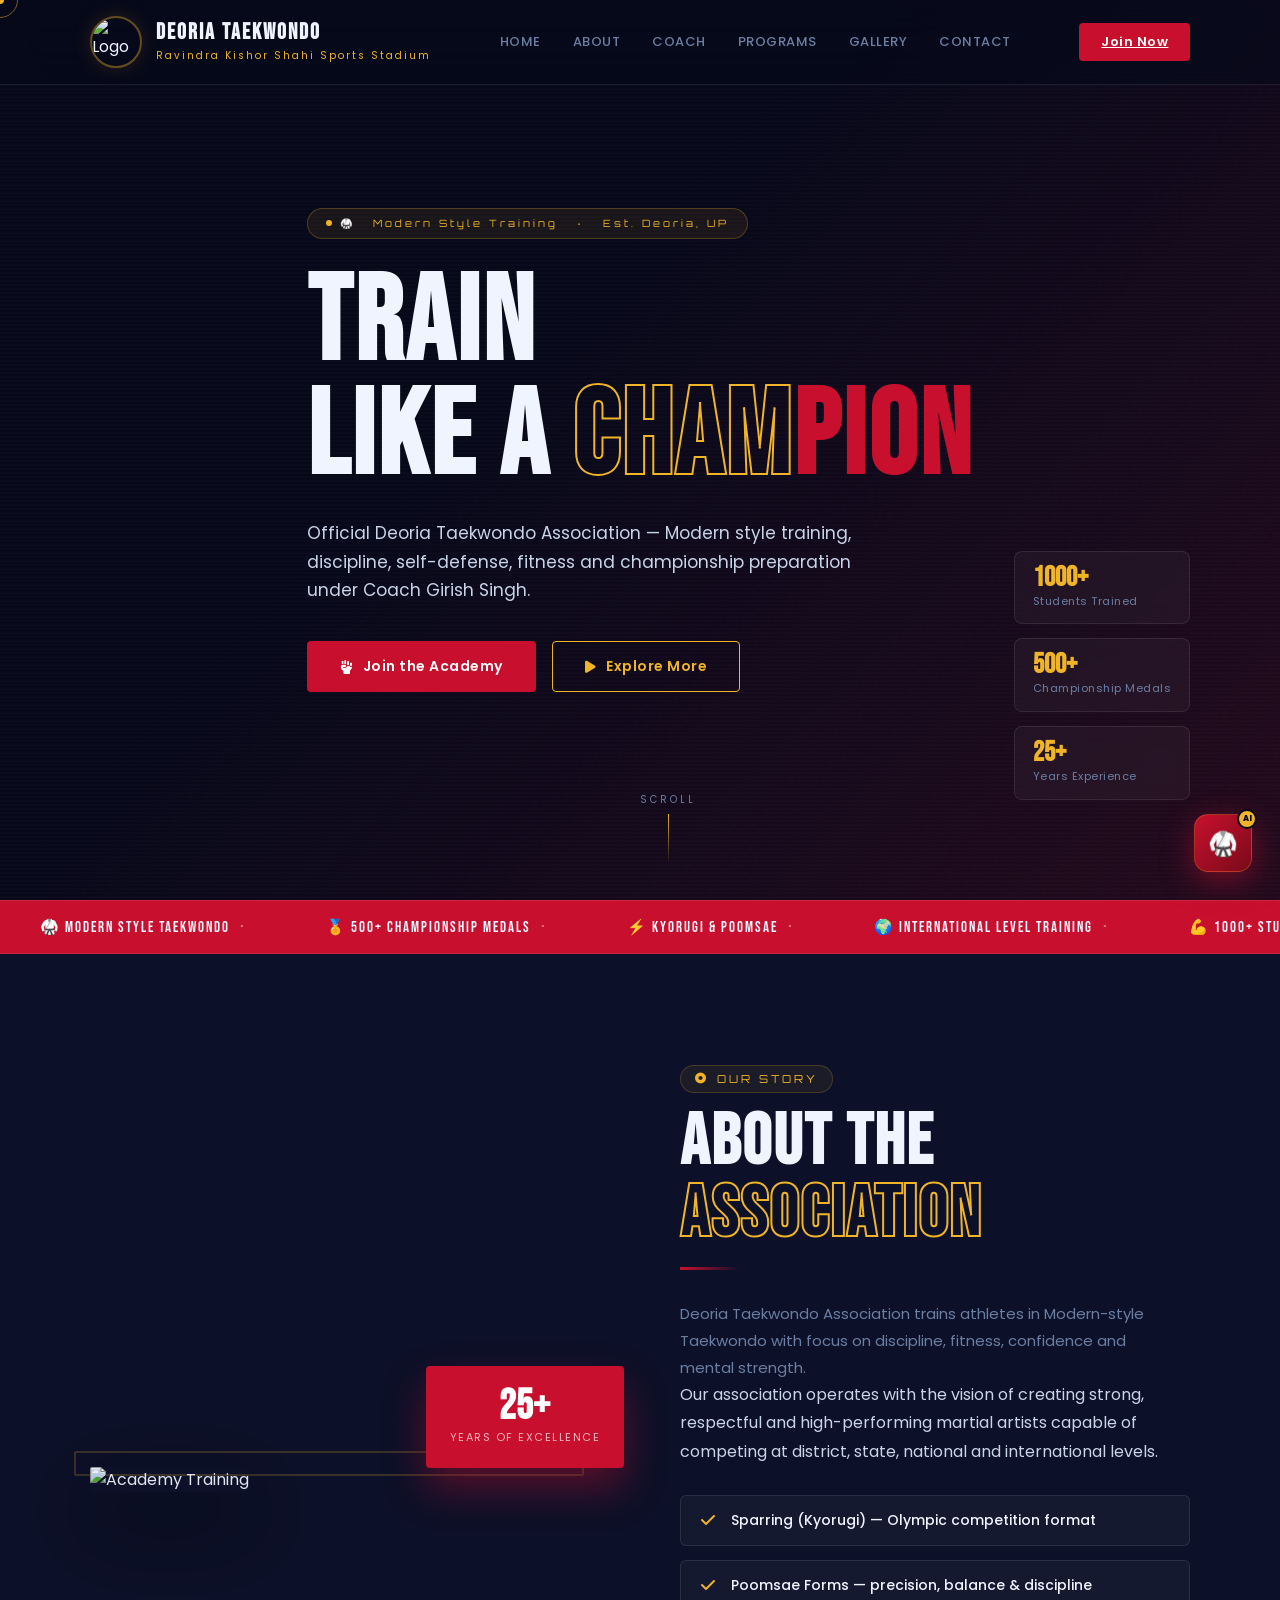
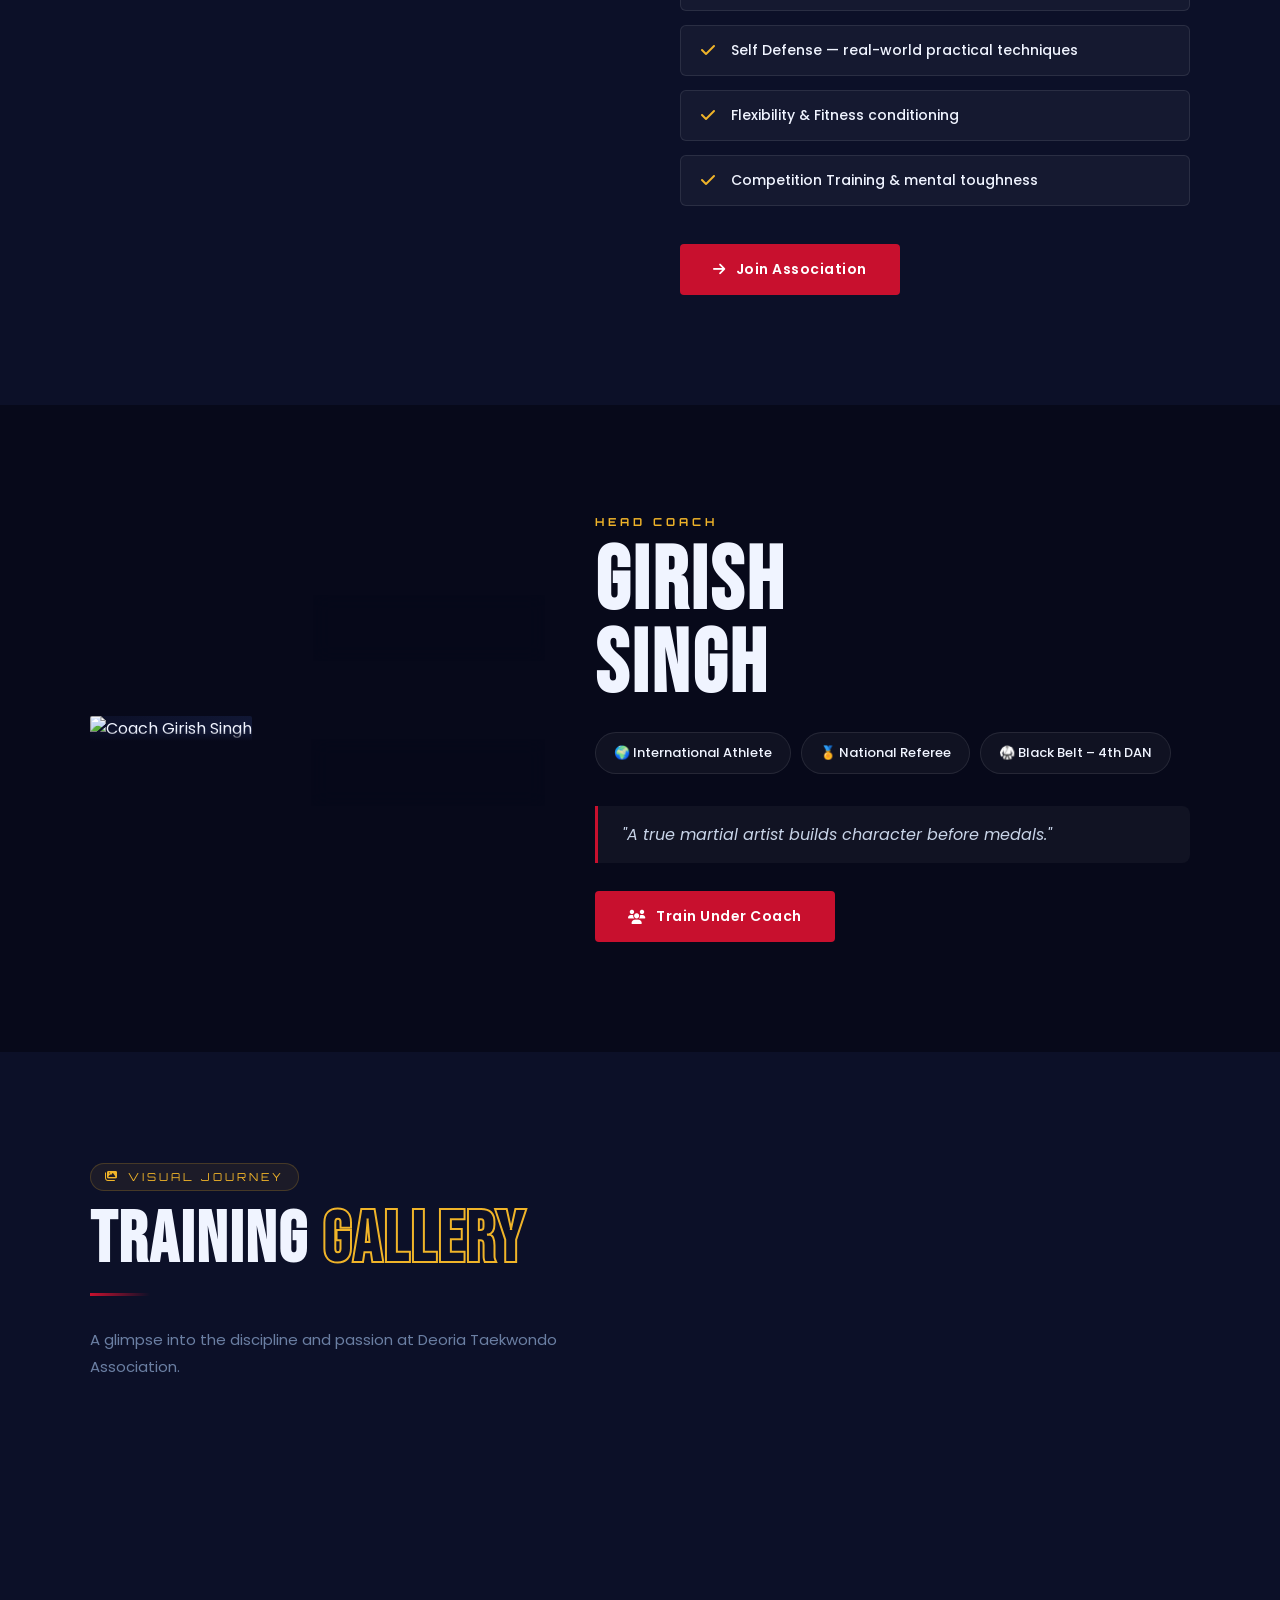
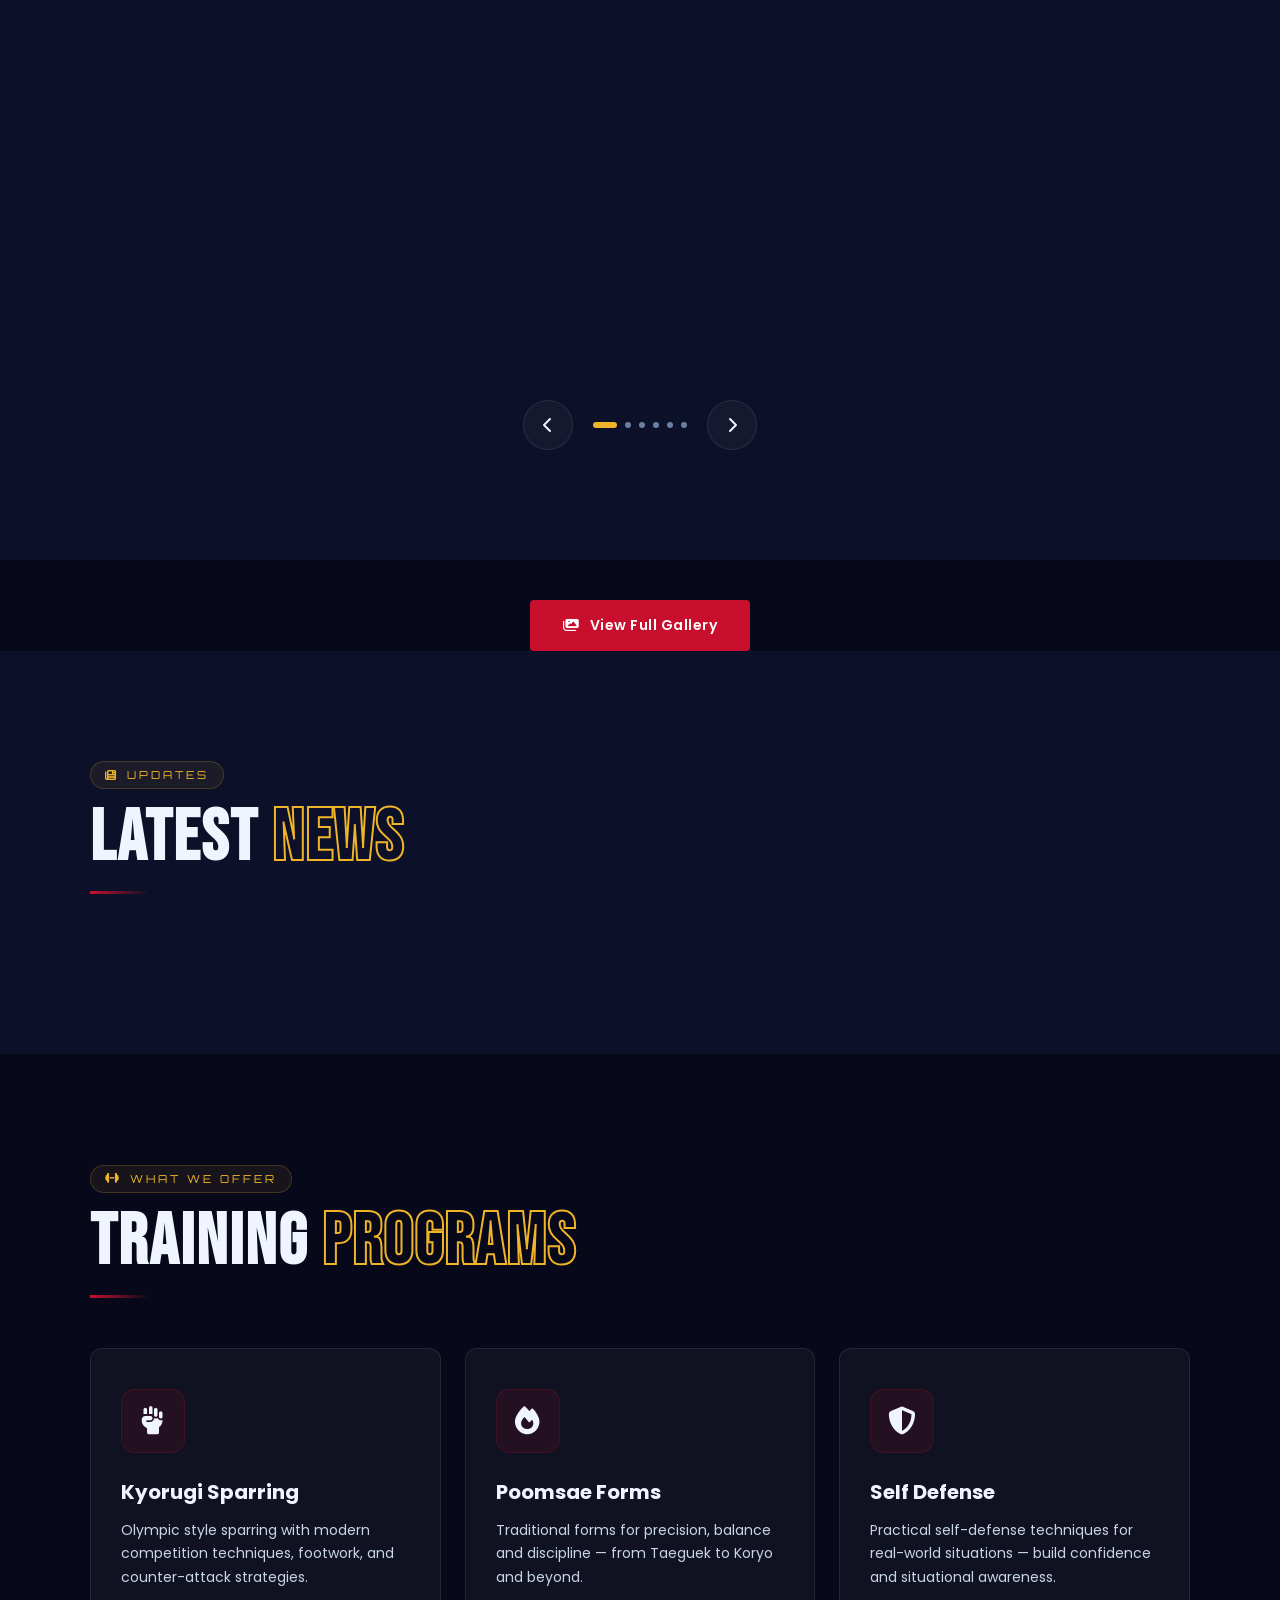
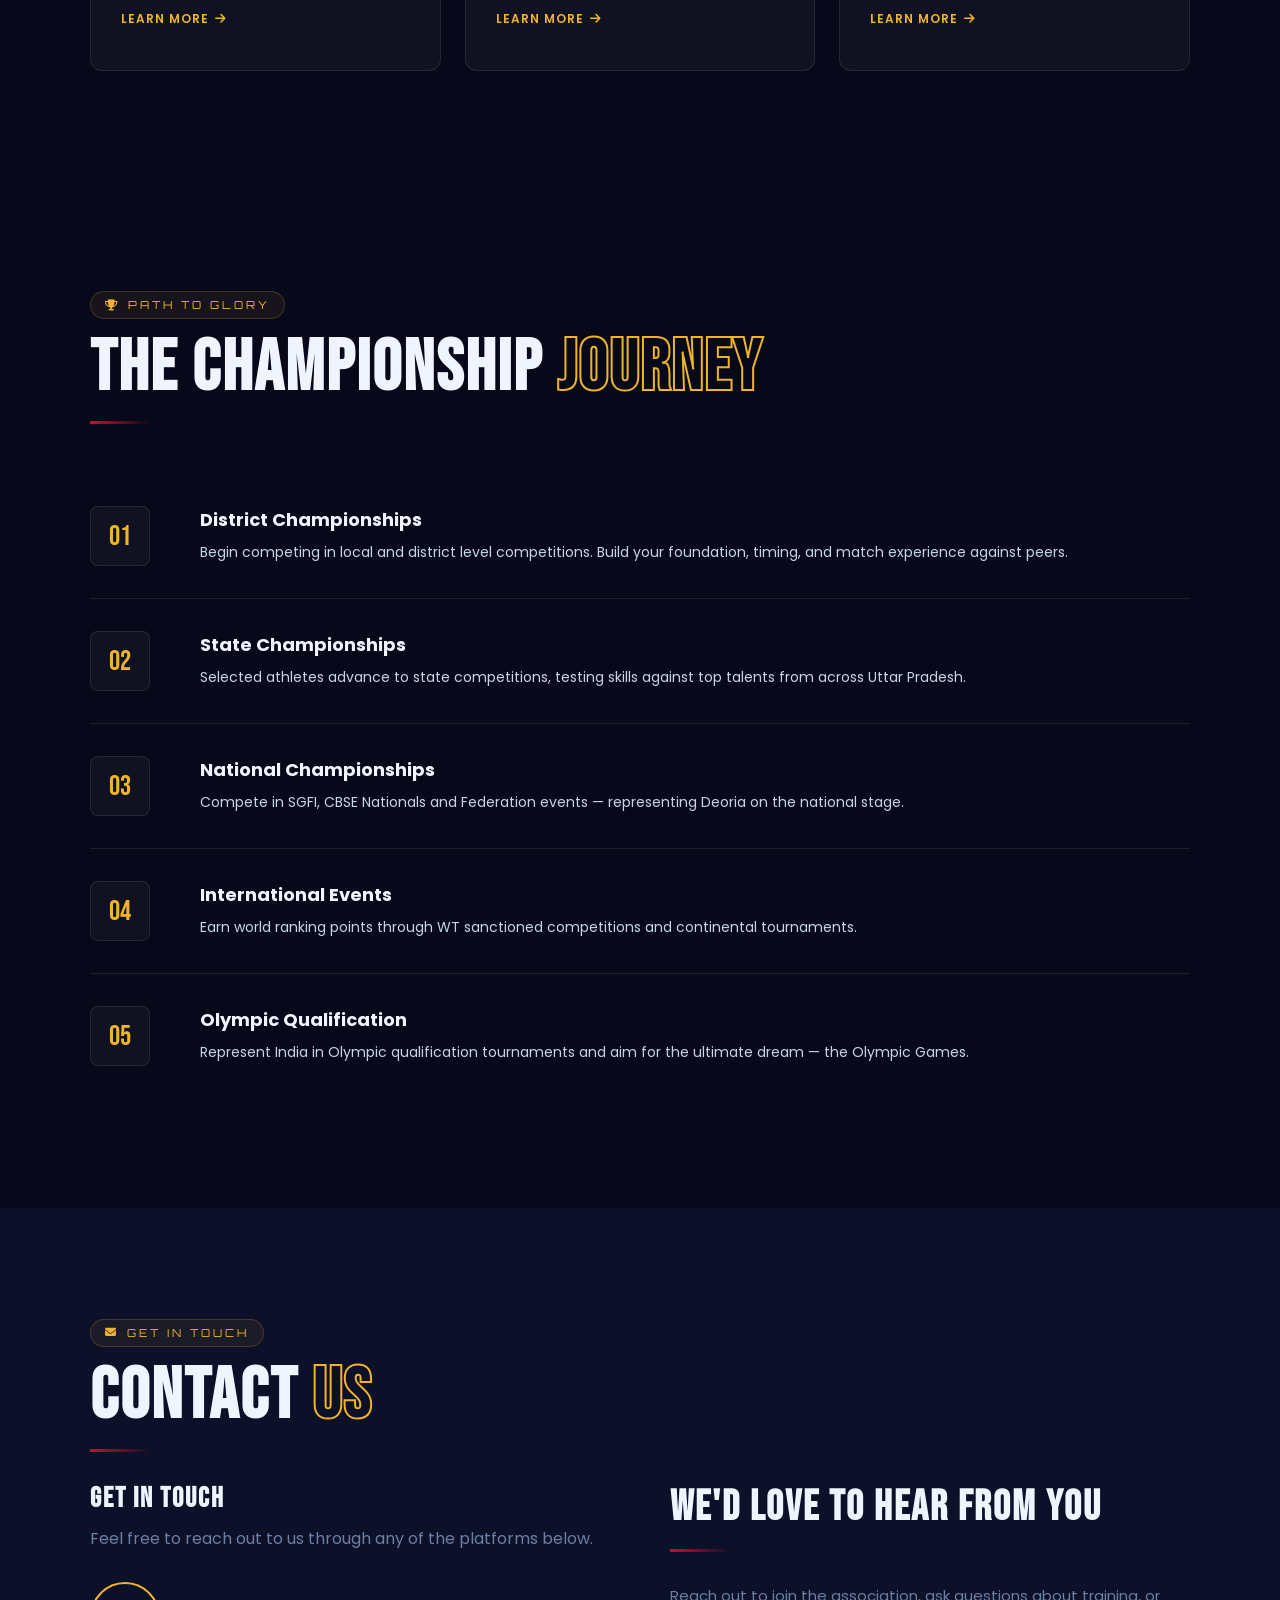
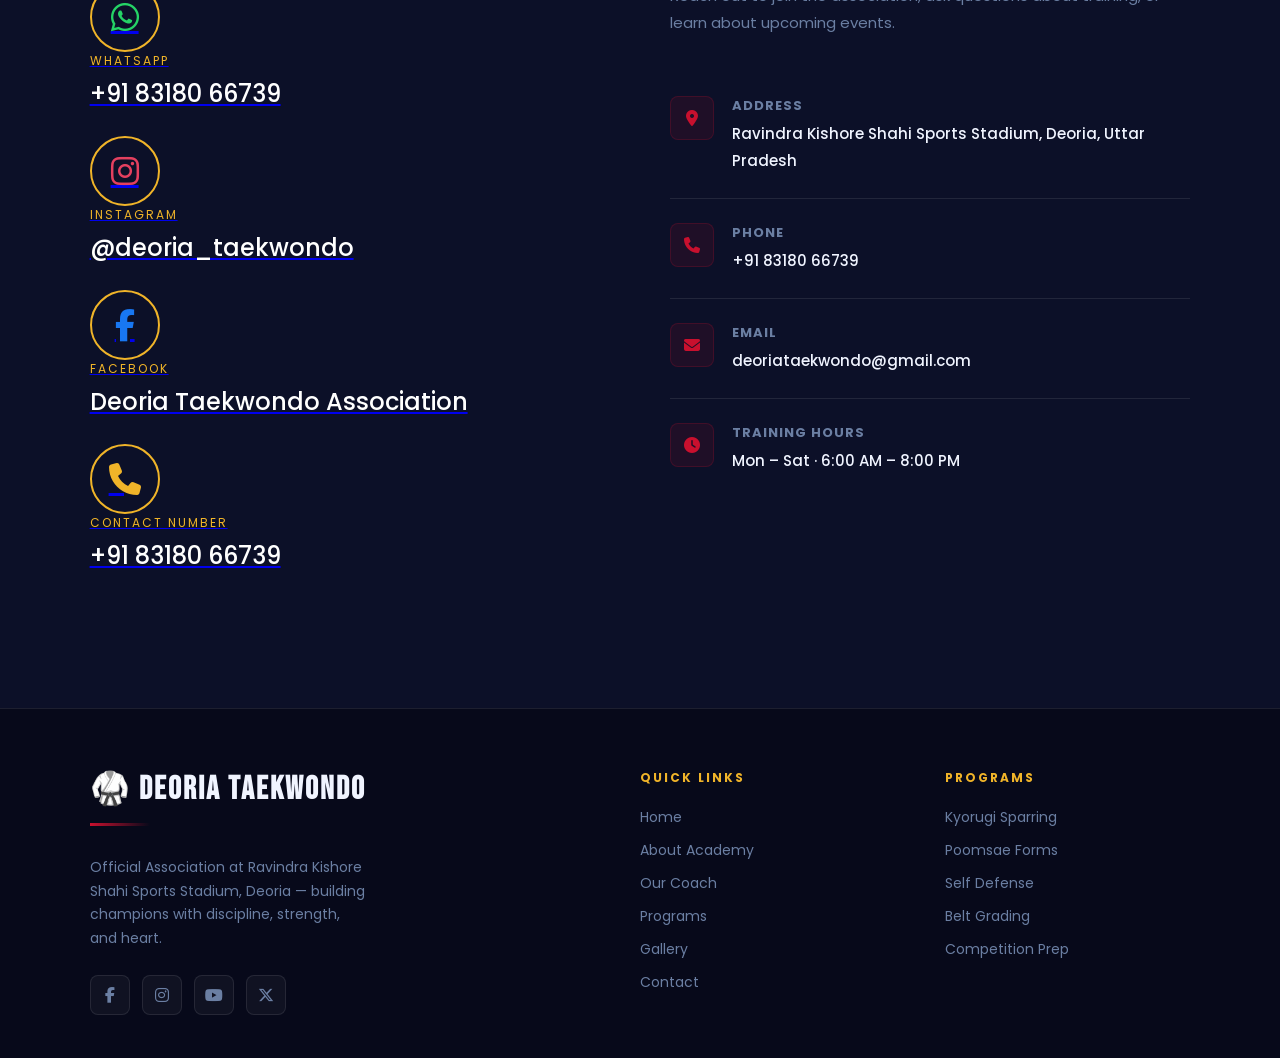
==== index.html @ 930dd48a "academy to association contact correction" ====
<!DOCTYPE html>
<html lang="en">
<head>
<meta charset="UTF-8"/>
<meta name="viewport" content="width=device-width, initial-scale=1.0"/>
<title>Deoria Taekwondo Academy</title>
<meta name="description" content="Official website of Deoria Taekwondo Academy — Olympic style Taekwondo training, discipline, fitness, self-defense and championship preparation."/>
<link href="https://fonts.googleapis.com/css2?family=Bebas+Neue&family=Poppins:wght@300;400;500;600;700;800&family=Orbitron:wght@400;700;900&display=swap" rel="stylesheet">
<link rel="stylesheet" href="https://cdnjs.cloudflare.com/ajax/libs/font-awesome/6.5.1/css/all.min.css"/>

<style>
*{margin:0;padding:0;box-sizing:border-box;}
html{scroll-behavior:smooth;}

:root{
  --red:#c8102e;
  --red-glow:rgba(200,16,46,0.4);
  --gold:#f0b429;
  --gold-dim:#b8880f;
  --navy:#07091a;
  --navy2:#0c1028;
  --navy3:#111836;
  --glass:rgba(255,255,255,0.04);
  --glass-border:rgba(255,255,255,0.09);
  --text:#c8d4e8;
  --muted:#6b7fa3;
  --white:#f0f4ff;
}

body{
  font-family:'Poppins',sans-serif;
  background:var(--navy);
  color:var(--white);
  overflow-x:hidden;
  cursor:default;
}

/* CUSTOM CURSOR */
.cursor-dot{
  width:8px;height:8px;background:var(--gold);border-radius:50%;
  position:fixed;top:0;left:0;pointer-events:none;z-index:99999;
  transform:translate(-50%,-50%);transition:transform .1s;
}
.cursor-ring{
  width:36px;height:36px;border:1.5px solid rgba(240,180,41,0.5);border-radius:50%;
  position:fixed;top:0;left:0;pointer-events:none;z-index:99998;
  transform:translate(-50%,-50%);transition:transform .15s,width .3s,height .3s;
}

/* NOISE OVERLAY */
body::before{
  content:'';position:fixed;inset:0;
  background-image:url("data:image/svg+xml,%3Csvg viewBox='0 0 200 200' xmlns='http://www.w3.org/2000/svg'%3E%3Cfilter id='n'%3E%3CfeTurbulence type='fractalNoise' baseFrequency='0.9' numOctaves='4' stitchTiles='stitch'/%3E%3C/filter%3E%3Crect width='100%25' height='100%25' filter='url(%23n)' opacity='0.03'/%3E%3C/svg%3E");
  pointer-events:none;z-index:0;opacity:0.4;
}

section{padding:110px 7%;position:relative;}
h1,h2,h3{font-weight:700;}
p{line-height:1.8;color:var(--text);}
.container{max-width:1280px;margin:auto;}

/* SECTION LABELS */
.section-label{
  display:inline-flex;align-items:center;gap:8px;
  font-family:'Orbitron',monospace;font-size:11px;letter-spacing:3px;
  color:var(--gold);text-transform:uppercase;margin-bottom:14px;
  padding:6px 14px;background:rgba(240,180,41,0.07);
  border:1px solid rgba(240,180,41,0.2);border-radius:99px;
}
.section-title h2{
  font-family:'Bebas Neue',sans-serif;
  font-size:clamp(40px,6vw,72px);letter-spacing:2px;
  line-height:1;margin-bottom:16px;
}
.section-title h2 span{
  -webkit-text-stroke:2px var(--gold);color:transparent;
}
.section-title p{color:var(--muted);font-size:15px;max-width:500px;}

/* DIVIDER */
.red-line{
  width:60px;height:3px;
  background:linear-gradient(90deg,var(--red),transparent);
  margin:16px 0 30px;
}

/* BTN */
.btn{
  display:inline-flex;align-items:center;gap:10px;
  padding:14px 32px;background:var(--red);color:white;
  text-decoration:none;border-radius:4px;font-weight:600;
  font-size:14px;letter-spacing:.5px;
  transition:.3s;position:relative;overflow:hidden;
  border:1px solid transparent;
}
.btn::before{
  content:'';position:absolute;inset:0;
  background:linear-gradient(135deg,rgba(255,255,255,0.1),transparent);
  opacity:0;transition:.3s;
}
.btn:hover{transform:translateY(-3px);box-shadow:0 12px 35px var(--red-glow);}
.btn:hover::before{opacity:1;}
.btn-outline{
  background:transparent;border:1px solid var(--gold);color:var(--gold);
}
.btn-outline:hover{background:var(--gold);color:#000;box-shadow:0 12px 35px rgba(240,180,41,0.3);}

/* ═══ NAVBAR ═══ */
header{
  position:fixed;width:100%;top:0;left:0;z-index:998;
  background:rgba(7,9,26,0.7);backdrop-filter:blur(20px);
  border-bottom:1px solid var(--glass-border);
  transition:.4s;
}
header.scrolled{background:rgba(7,9,26,0.95);}
.navbar{
  display:flex;justify-content:space-between;align-items:center;
  padding:16px 7%;
}
.logo{display:flex;align-items:center;gap:14px;}
.logo img{
  width:52px;height:52px;border-radius:50%;object-fit:cover;
  border:2px solid rgba(240,180,41,0.4);
  box-shadow:0 0 20px rgba(240,180,41,0.15);
}
.logo-text h2{
  font-family:'Bebas Neue',sans-serif;font-size:22px;
  letter-spacing:2px;color:var(--white);
}
.logo-text p{font-size:10px;color:var(--gold);letter-spacing:2px;margin-top:1px;}
.nav-links{display:flex;gap:32px;align-items:center;}
.nav-links a{
  color:var(--muted);text-decoration:none;font-weight:500;
  font-size:13px;letter-spacing:.5px;text-transform:uppercase;
  transition:.3s;position:relative;
}
.nav-links a::after{
  content:'';position:absolute;bottom:-4px;left:0;
  width:0;height:1.5px;background:var(--gold);transition:.3s;
}
.nav-links a:hover{color:var(--white);}
.nav-links a:hover::after{width:100%;}
.nav-cta{
  background:var(--red);color:white;padding:9px 22px;
  border-radius:4px;font-size:13px;font-weight:600;
  border:none;cursor:pointer;letter-spacing:.5px;transition:.3s;
}
.nav-cta:hover{background:#e01020;box-shadow:0 8px 25px var(--red-glow);}
.mobile-toggle{display:none;background:none;border:1px solid var(--glass-border);
  padding:8px 12px;border-radius:4px;color:white;font-size:18px;cursor:pointer;}

/* ═══ HERO ═══ */
.hero{
  height:100vh;position:relative;
  display:flex;align-items:center;justify-content:center;
  overflow:hidden;
}
.hero video{position:absolute;width:100%;height:100%;object-fit:cover;z-index:0;}
.hero-overlay{
  position:absolute;inset:0;z-index:1;
  background:linear-gradient(135deg,rgba(7,9,26,0.85) 40%,rgba(200,16,46,0.15));
}
/* Animated scan line */
.hero-scan{
  position:absolute;inset:0;z-index:2;
  background:repeating-linear-gradient(0deg,transparent,transparent 2px,rgba(255,255,255,0.01) 2px,rgba(255,255,255,0.01) 4px);
  pointer-events:none;
}
.hero-content{
  position:relative;z-index:3;
  max-width:820px;padding:20px;
}
.hero-badge{
  display:inline-flex;align-items:center;gap:8px;
  font-family:'Orbitron',monospace;font-size:10px;letter-spacing:3px;
  color:var(--gold);background:rgba(240,180,41,0.08);
  border:1px solid rgba(240,180,41,0.25);
  padding:8px 18px;border-radius:99px;margin-bottom:28px;
  animation:fadeSlideUp .8s ease both;
}
.hero-badge::before{
  content:'';width:6px;height:6px;background:var(--gold);
  border-radius:50%;animation:pulse 2s infinite;
}
@keyframes pulse{0%,100%{opacity:1;}50%{opacity:0.3;}}
.hero-content h1{
  font-family:'Bebas Neue',sans-serif;
  font-size:clamp(52px,10vw,120px);
  line-height:.95;letter-spacing:3px;
  animation:fadeSlideUp .8s .2s ease both;
}
.hero-content h1 .outline{
  -webkit-text-stroke:2px var(--gold);color:transparent;
}
.hero-content h1 .red{color:var(--red);}
.hero-sub{
  font-size:clamp(14px,2vw,17px);color:var(--text);
  margin:24px 0 36px;max-width:560px;line-height:1.7;
  animation:fadeSlideUp .8s .4s ease both;
}
.hero-btns{
  display:flex;gap:16px;flex-wrap:wrap;
  animation:fadeSlideUp .8s .6s ease both;
}
/* Scroll indicator */
.hero-scroll{
  position:absolute;bottom:36px;left:50%;transform:translateX(-50%);
  display:flex;flex-direction:column;align-items:center;gap:6px;z-index:3;
  animation:fadeSlideUp 1s 1s ease both;
}
.hero-scroll span{font-size:10px;letter-spacing:3px;color:var(--muted);text-transform:uppercase;}
.scroll-line{
  width:1px;height:50px;background:linear-gradient(180deg,var(--gold),transparent);
  animation:scrollAnim 2s ease-in-out infinite;
}
@keyframes scrollAnim{0%{transform:scaleY(0);transform-origin:top;}50%{transform:scaleY(1);}100%{transform:scaleY(0);transform-origin:bottom;}}

/* Floating stats on hero */
.hero-stats{
  position:absolute;right:7%;bottom:100px;z-index:3;
  display:flex;flex-direction:column;gap:14px;
  animation:fadeSlideUp .8s .8s ease both;
}
.hero-stat-pill{
  display:flex;align-items:center;gap:12px;
  background:rgba(255,255,255,0.04);backdrop-filter:blur(10px);
  border:1px solid var(--glass-border);border-radius:8px;
  padding:12px 18px;
}
.hero-stat-pill h3{
  font-family:'Bebas Neue',sans-serif;font-size:28px;
  color:var(--gold);line-height:1;
}
.hero-stat-pill p{font-size:11px;color:var(--muted);letter-spacing:.5px;}

@keyframes fadeSlideUp{from{opacity:0;transform:translateY(30px);}to{opacity:1;transform:translateY(0);}}

/* ═══ STATS TICKER ═══ */
.stats-ticker{
  background:var(--red);padding:14px 0;overflow:hidden;
  border-top:1px solid rgba(255,255,255,0.1);
  border-bottom:1px solid rgba(255,255,255,0.1);
}
.ticker-track{
  display:flex;gap:0;
  animation:ticker 20s linear infinite;
  white-space:nowrap;
}
.ticker-item{
  display:inline-flex;align-items:center;gap:10px;
  padding:0 40px;font-family:'Bebas Neue',sans-serif;
  font-size:15px;letter-spacing:2px;
}
.ticker-sep{color:rgba(255,255,255,0.4);font-size:20px;}
@keyframes ticker{from{transform:translateX(0);}to{transform:translateX(-50%);}}

/* ═══ ABOUT ═══ */
.about{background:var(--navy2);}
.about-grid{
  display:grid;grid-template-columns:1fr 1fr;
  gap:80px;align-items:center;
}
.about-img-wrap{
  position:relative;
}
.about-img-wrap img{
  width:100%;border-radius:2px;object-fit:cover;
  filter:brightness(0.9) contrast(1.1);
  box-shadow:0 30px 80px rgba(0,0,0,0.6);
}
.about-img-frame{
  position:absolute;top:-16px;left:-16px;right:16px;bottom:16px;
  border:2px solid rgba(240,180,41,0.2);border-radius:2px;
  pointer-events:none;z-index:-1;
}
.about-img-badge{
  position:absolute;bottom:24px;right:-24px;
  background:var(--red);padding:20px 24px;border-radius:4px;
  text-align:center;box-shadow:0 20px 40px var(--red-glow);
}
.about-img-badge h3{
  font-family:'Bebas Neue',sans-serif;font-size:42px;
  line-height:1;color:white;
}
.about-img-badge p{font-size:11px;letter-spacing:1.5px;color:rgba(255,255,255,0.7);}

.about-points{display:flex;flex-direction:column;gap:14px;margin:28px 0;}
.about-point{
  display:flex;align-items:center;gap:14px;
  padding:14px 18px;
  background:var(--glass);border:1px solid var(--glass-border);
  border-radius:6px;transition:.3s;
}
.about-point:hover{border-color:rgba(240,180,41,0.3);transform:translateX(6px);}
.about-point i{color:var(--gold);width:18px;text-align:center;}
.about-point span{font-size:14px;font-weight:500;}

/* ═══ COACH ═══ */
.coach{background:var(--navy);}
.coach-layout{
  display:grid;grid-template-columns:5fr 7fr;
  gap:80px;align-items:center;
}
.coach-image{
  position:relative;
}
.coach-image img{
  width:100%;border-radius:2px;object-fit:contain;
  background:linear-gradient(135deg,var(--navy2),var(--navy3));
  transition:.5s;
}
.coach-image:hover img{transform:scale(1.02);}
.coach-image::after{
  content:'';position:absolute;inset:0;
  background:linear-gradient(0deg,var(--navy) 0%,transparent 40%);
  pointer-events:none;
}
/* Floating credential cards */
.coach-cred{
  position:absolute;z-index:5;
  background:rgba(7,9,26,0.85);backdrop-filter:blur(10px);
  border:1px solid var(--glass-border);border-radius:8px;
  padding:12px 16px;
}
.coach-cred-1{top:24px;right:-30px;}
.coach-cred-2{bottom:80px;right:-30px;}
.coach-cred h4{font-size:13px;font-weight:700;color:var(--gold);}
.coach-cred p{font-size:11px;color:var(--muted);}

.coach-content h3{
  font-family:'Orbitron',monospace;font-size:11px;
  letter-spacing:4px;color:var(--gold);margin-bottom:12px;
}
.coach-content h2{
  font-family:'Bebas Neue',sans-serif;
  font-size:clamp(52px,7vw,88px);line-height:.95;
  letter-spacing:3px;margin-bottom:24px;
}
.coach-quote{
  border-left:3px solid var(--red);
  padding:16px 24px;margin:28px 0;
  background:var(--glass);border-radius:0 8px 8px 0;
  font-style:italic;font-size:16px;color:var(--text);
}
.coach-badges{display:flex;flex-wrap:wrap;gap:10px;margin-bottom:32px;}
.coach-badge{
  display:flex;align-items:center;gap:8px;
  padding:10px 18px;
  background:var(--glass);border:1px solid var(--glass-border);
  border-radius:99px;font-size:13px;font-weight:500;
  transition:.3s;
}
.coach-badge:hover{border-color:var(--gold);transform:translateY(-3px);}

/* ═══ 3D GALLERY ═══ */
.gallery{
  background:var(--navy2);
  padding:110px 0;overflow:hidden;
}
.gallery .section-head{padding:0 7%;margin-bottom:60px;}

.gallery-3d-wrap{
  perspective:1200px;
  width:100%;height:520px;
  position:relative;
  display:flex;align-items:center;
  justify-content:center;
}
.gallery-3d-track{
  width:280px;height:420px;
  position:relative;
  transform-style:preserve-3d;
  transition:transform 0.9s cubic-bezier(0.25,0.46,0.45,0.94);
}
.gallery-3d-slide{
  position:absolute;width:280px;height:420px;
  border-radius:12px;overflow:hidden;
  border:1px solid var(--glass-border);
  backface-visibility:hidden;
  transition:all 0.6s ease;
  cursor:pointer;
}
.gallery-3d-slide img{
  width:100%;height:100%;object-fit:cover;
  transition:.5s;
  display:block;
}
.gallery-3d-slide::after{
  content:'';position:absolute;inset:0;
  background:linear-gradient(0deg,rgba(7,9,26,0.8) 0%,transparent 50%);
  transition:.4s;
}
.gallery-3d-slide:hover img{transform:scale(1.05);}
.gallery-3d-slide:hover::after{opacity:0.5;}

.slide-label{
  position:absolute;bottom:20px;left:20px;right:20px;z-index:2;
  opacity:0;transition:.4s;transform:translateY(10px);
}
.gallery-3d-slide:hover .slide-label{opacity:1;transform:translateY(0);}
.slide-label h4{
  font-family:'Bebas Neue',sans-serif;font-size:20px;
  letter-spacing:1px;color:white;
}
.slide-label p{font-size:11px;color:var(--gold);letter-spacing:2px;}

/* Gallery arrows */
.gallery-nav{
  display:flex;justify-content:center;align-items:center;
  gap:20px;margin-top:40px;padding:0 7%;
}
.gallery-arrow{
  width:50px;height:50px;background:var(--glass);
  border:1px solid var(--glass-border);border-radius:50%;
  display:flex;align-items:center;justify-content:center;
  cursor:pointer;color:var(--white);font-size:16px;
  transition:.3s;
}
.gallery-arrow:hover{background:var(--red);border-color:var(--red);}

.gallery-dots{display:flex;gap:8px;align-items:center;}
.gallery-dot{
  width:6px;height:6px;background:var(--muted);
  border-radius:50%;cursor:pointer;transition:.3s;
}
.gallery-dot.active{width:24px;border-radius:99px;background:var(--gold);}

/* ═══ PROGRAMS ═══ */
.programs{background:var(--navy);}
.program-grid{
  display:grid;grid-template-columns:repeat(3,1fr);
  gap:24px;margin-top:50px;
}
.program-card{
  background:var(--glass);border:1px solid var(--glass-border);
  border-radius:12px;padding:40px 30px;
  transition:.4s;position:relative;overflow:hidden;
  cursor:pointer;
}
.program-card::before{
  content:'';position:absolute;top:0;left:0;right:0;
  height:2px;background:var(--red);
  transform:scaleX(0);transition:.4s;transform-origin:left;
}
.program-card:hover{
  transform:translateY(-12px);
  border-color:rgba(200,16,46,0.3);
  background:rgba(200,16,46,0.04);
}
.program-card:hover::before{transform:scaleX(1);}
.prog-icon{
  width:64px;height:64px;
  background:rgba(200,16,46,0.1);border:1px solid rgba(200,16,46,0.2);
  border-radius:14px;display:flex;align-items:center;justify-content:center;
  font-size:28px;margin-bottom:24px;transition:.4s;
}
.program-card:hover .prog-icon{
  background:var(--red);border-color:var(--red);
}
.program-card h3{
  font-size:20px;margin-bottom:12px;color:var(--white);
}
.program-card p{font-size:14px;line-height:1.7;}
.prog-arrow{
  display:inline-flex;align-items:center;gap:6px;
  color:var(--gold);font-size:12px;font-weight:600;
  letter-spacing:1px;margin-top:20px;transition:.3s;
  text-transform:uppercase;
}
.program-card:hover .prog-arrow{gap:12px;}

/* ═══ NEWS ═══ */
.news{background:var(--navy2);}
.news-grid{
  display:grid;grid-template-columns:repeat(auto-fit,minmax(280px,1fr));
  gap:20px;margin-top:50px;
}
.news-card{
  background:var(--glass);border:1px solid var(--glass-border);
  border-radius:12px;padding:28px;transition:.4s;
  position:relative;overflow:hidden;
}
.news-card::before{
  content:'';position:absolute;top:0;left:0;
  width:3px;height:0;background:var(--gold);transition:.4s;
}
.news-card:hover{transform:translateY(-6px);border-color:rgba(240,180,41,0.2);}
.news-card:hover::before{height:100%;}
.news-card a{text-decoration:none;color:inherit;display:block;}
.news-card h3{font-size:15px;margin-bottom:12px;color:var(--white);line-height:1.55;}
.news-card span{
  color:var(--gold);font-size:12px;font-weight:600;
  letter-spacing:1px;text-transform:uppercase;
  display:flex;align-items:center;gap:6px;
}

/* ═══ OLYMPIC JOURNEY ═══ */
.olympic{background:var(--navy);}
.timeline{margin-top:50px;display:flex;flex-direction:column;gap:0;}
.timeline-item{
  display:grid;grid-template-columns:80px 1fr;
  gap:30px;align-items:start;
  padding:32px 0;
  border-bottom:1px solid var(--glass-border);
  transition:.4s;
}
.timeline-item:last-child{border-bottom:none;}
.timeline-item:hover{padding-left:16px;}
.timeline-num{
  width:60px;height:60px;
  background:var(--glass);border:1px solid var(--glass-border);
  border-radius:8px;display:flex;align-items:center;justify-content:center;
  font-family:'Bebas Neue',sans-serif;font-size:28px;color:var(--gold);
  flex-shrink:0;transition:.4s;
}
.timeline-item:hover .timeline-num{background:var(--red);border-color:var(--red);color:white;}
.timeline-content h3{font-size:18px;margin-bottom:8px;color:var(--white);}
.timeline-content p{font-size:14px;line-height:1.7;}

/* ═══ CONTACT ═══ */
.contact{background:var(--navy2);}
.contact-grid{display:grid;grid-template-columns:1fr 1fr;gap:60px;}
@media (max-width:768px){

.contact-form{
    padding:22px;
}

.social-card{
    padding:16px;
}

.social-info h4{
    font-size:18px;
    word-break:break-word;
}

}card{
display:flex;
align-items:center;
gap:20px;
padding:20px;
margin-bottom:18px;
border:1px solid var(--glass-border);
border-radius:12px;
background:rgba(255,255,255,.03);
text-decoration:none;
transition:.35s;
}

.social-card:hover{
transform:translateY(-4px);
border-color:var(--gold);
background:rgba(255,255,255,.05);
}

.social-icon{
width:70px;
height:70px;
border-radius:50%;
display:flex;
justify-content:center;
align-items:center;
font-size:32px;
border:2px solid var(--gold);
flex-shrink:0;
}

.whatsapp{color:#25D366;}
.instagram{color:#E4405F;}
.facebook{color:#1877F2;}
.phone{color:var(--gold);}

.social-info span{
display:block;
font-size:12px;
letter-spacing:2px;
color:var(--gold);
margin-bottom:6px;
}

.social-info h4{
margin:0;
font-size:24px;
color:#fff;
font-weight:500;
}

.contact-right{display:flex;flex-direction:column;gap:0;}
.contact-info-head{margin-bottom:36px;}
.contact-info-head h3{
  font-family:'Bebas Neue',sans-serif;
  font-size:42px;letter-spacing:2px;margin-bottom:10px;
}
.contact-box{
  display:flex;align-items:flex-start;gap:18px;
  padding:24px 0;border-bottom:1px solid var(--glass-border);
  transition:.3s;
}
.contact-box:last-child{border-bottom:none;}
.contact-box:hover{padding-left:8px;}
.cbox-icon{
  width:44px;height:44px;flex-shrink:0;
  background:rgba(200,16,46,0.1);border:1px solid rgba(200,16,46,0.2);
  border-radius:8px;display:flex;align-items:center;justify-content:center;
  color:var(--red);font-size:16px;
}
.cbox-text h4{font-size:13px;color:var(--muted);margin-bottom:4px;letter-spacing:1px;text-transform:uppercase;}
.cbox-text p{font-size:15px;color:var(--white);font-weight:500;}

/* ═══ FOOTER ═══ */
footer{
  background:var(--navy);
  border-top:1px solid var(--glass-border);
  padding:60px 7% 40px;
}
.footer-grid{
  display:grid;grid-template-columns:2fr 1fr 1fr;
  gap:60px;margin-bottom:50px;
}
.footer-brand h2{
  font-family:'Bebas Neue',sans-serif;font-size:32px;
  letter-spacing:2px;margin-bottom:14px;
}
.footer-brand p{font-size:14px;color:var(--muted);max-width:280px;line-height:1.7;}
.footer-socials{display:flex;gap:12px;margin-top:24px;}
.footer-social{
  width:40px;height:40px;display:flex;align-items:center;justify-content:center;
  border-radius:8px;background:var(--glass);border:1px solid var(--glass-border);
  color:var(--muted);text-decoration:none;transition:.3s;
}
.footer-social:hover{background:var(--red);border-color:var(--red);color:white;transform:translateY(-4px);}
.footer-col h4{
  font-size:12px;letter-spacing:2px;text-transform:uppercase;
  color:var(--gold);margin-bottom:20px;
}
.footer-col a{
  display:block;color:var(--muted);text-decoration:none;font-size:14px;
  margin-bottom:12px;transition:.3s;
}
.footer-col a:hover{color:var(--white);padding-left:6px;}
.footer-bottom{
  border-top:1px solid var(--glass-border);padding-top:28px;
  display:flex;justify-content:space-between;align-items:center;
  flex-wrap:wrap;gap:12px;
}
.footer-bottom p{font-size:13px;color:var(--muted);}

/* ═══ SCROLL TOP ═══ */
.scroll-top{
  position:fixed;right:22px;bottom:100px;
  width:46px;height:46px;background:var(--navy2);
  border:1px solid var(--glass-border);border-radius:8px;
  display:none;justify-content:center;align-items:center;
  color:var(--gold);cursor:pointer;z-index:997;
  transition:.3s;
}
.scroll-top:hover{background:var(--red);border-color:var(--red);color:white;}

/* ═══ REVEAL ANIMATIONS ═══ */
.reveal{opacity:0;transform:translateY(40px);transition:.8s ease;}
.reveal.visible{opacity:1;transform:translateY(0);}
.reveal-left{opacity:0;transform:translateX(-40px);transition:.8s ease;}
.reveal-left.visible{opacity:1;transform:translateX(0);}
.reveal-right{opacity:0;transform:translateX(40px);transition:.8s ease;}
.reveal-right.visible{opacity:1;transform:translateX(0);}

/* ═══════════════════════════
   CHATBOT
═══════════════════════════ */
:root{
  --cb-red:#c8102e;--cb-red-d:#9e0c22;
  --cb-gold:#f0b429;
  --cb-bg:#060b18;--cb-card:#0e1526;--cb-card2:#152030;
  --cb-border:rgba(255,255,255,0.07);--cb-text:#8a9bb5;
}
.chat-fab{
  position:fixed;bottom:28px;right:28px;
  width:58px;height:58px;
  background:linear-gradient(135deg,var(--cb-red),#7a0a1a);
  border-radius:14px;display:flex;align-items:center;justify-content:center;
  cursor:pointer;z-index:9996;
  box-shadow:0 8px 30px rgba(200,16,46,0.5);
  border:1px solid rgba(240,180,41,0.25);
  transition:.3s;animation:fabFloat 3s ease-in-out infinite;
}
.chat-fab:hover{transform:scale(1.1) !important;border-radius:50%;}
.fab-icon{font-size:24px;}
.fab-notif{
  position:absolute;top:-6px;right:-6px;
  width:20px;height:20px;background:var(--cb-gold);
  border-radius:50%;border:2px solid var(--navy);
  display:flex;align-items:center;justify-content:center;
  font-size:8px;font-weight:800;color:#000;
}
.fab-tip{
  position:absolute;right:68px;top:50%;transform:translateY(-50%);
  background:var(--navy2);border:1px solid var(--glass-border);
  color:#fff;font-family:'Poppins',sans-serif;font-size:12px;font-weight:600;
  padding:7px 14px;border-radius:8px;white-space:nowrap;
  opacity:0;pointer-events:none;transition:.3s;
}
.chat-fab:hover .fab-tip{opacity:1;}
@keyframes fabFloat{0%,100%{transform:translateY(0);}50%{transform:translateY(-6px);}}

.chat-panel{
  position:fixed;bottom:100px;right:28px;
  width:380px;height:580px;
  background:var(--cb-bg);border-radius:20px;
  border:1px solid var(--cb-border);
  box-shadow:0 30px 80px rgba(0,0,0,0.7);
  display:flex;flex-direction:column;z-index:9997;overflow:hidden;
  transform:translateY(20px) scale(0.96);opacity:0;pointer-events:none;
  transition:all .35s cubic-bezier(.34,1.56,.64,1);
}
.chat-panel.open{transform:translateY(0) scale(1);opacity:1;pointer-events:all;}
.cp-header{
  background:linear-gradient(135deg,#06101e,#0b1830);
  border-bottom:1px solid var(--cb-border);padding:14px 16px;
  display:flex;align-items:center;gap:10px;flex-shrink:0;position:relative;overflow:hidden;
}
.cp-header::before{
  content:'';position:absolute;top:0;left:0;right:0;height:2px;
  background:linear-gradient(90deg,var(--cb-red),var(--cb-gold),var(--cb-red));
  background-size:200% 100%;animation:hdrShimmer 3s linear infinite;
}
@keyframes hdrShimmer{from{background-position:0%}to{background-position:200%}}
.cp-avatar{
  width:40px;height:40px;border-radius:10px;
  background:linear-gradient(135deg,var(--cb-red),#6b0e0e);
  display:flex;align-items:center;justify-content:center;font-size:18px;flex-shrink:0;
  border:1px solid rgba(240,180,41,0.25);position:relative;
}
.cp-online{
  position:absolute;bottom:-2px;right:-2px;width:10px;height:10px;
  background:#22c55e;border-radius:50%;border:2px solid var(--cb-bg);
  animation:onlinePulse 2s infinite;
}
@keyframes onlinePulse{0%,100%{box-shadow:0 0 0 0 rgba(34,197,94,.4);}50%{box-shadow:0 0 0 5px rgba(34,197,94,0);}}
.cp-info{flex:1;}
.cp-info h4{font-size:13px;font-weight:700;letter-spacing:.5px;font-family:'Poppins',sans-serif;color:#fff;}
.cp-info span{font-size:10px;color:var(--cb-gold);letter-spacing:1px;font-family:'Orbitron',monospace;}
.cp-actions{display:flex;gap:8px;align-items:center;}
.cp-lang-btn{
  display:flex;align-items:center;gap:4px;background:rgba(255,255,255,0.05);
  border:1px solid var(--cb-border);border-radius:6px;padding:5px 10px;
  font-size:10px;font-weight:600;color:var(--cb-text);cursor:pointer;transition:.25s;
  font-family:'Poppins',sans-serif;
}
.cp-lang-btn:hover{border-color:var(--cb-gold);color:var(--cb-gold);}
.cp-close{
  width:28px;height:28px;background:rgba(255,255,255,0.05);
  border:1px solid var(--cb-border);border-radius:8px;
  display:flex;align-items:center;justify-content:center;
  cursor:pointer;color:var(--cb-text);font-size:12px;transition:.25s;
}
.cp-close:hover{background:var(--cb-red);color:#fff;border-color:var(--cb-red);}
.cp-messages{
  flex:1;overflow-y:auto;padding:14px 12px;
  display:flex;flex-direction:column;gap:12px;background:var(--cb-bg);scroll-behavior:smooth;
}
.cp-messages::-webkit-scrollbar{width:3px;}
.cp-messages::-webkit-scrollbar-thumb{background:rgba(255,255,255,0.07);border-radius:99px;}
.lang-select-screen{display:flex;flex-direction:column;align-items:center;gap:14px;padding:8px 0;animation:msgIn .4s ease;}
.ls-emoji{font-size:38px;animation:kick 2.5s ease-in-out infinite;}
@keyframes kick{0%,100%{transform:rotate(-5deg);}50%{transform:rotate(8deg) translateY(-3px);}}
.ls-title{font-family:'Bebas Neue',sans-serif;font-size:22px;letter-spacing:3px;text-align:center;}
.ls-sub{font-size:12px;color:var(--cb-text);text-align:center;line-height:1.6;max-width:270px;}
.ls-options{display:flex;gap:12px;width:100%;}
.ls-opt{
  flex:1;display:flex;flex-direction:column;align-items:center;gap:6px;
  padding:16px 10px;background:var(--cb-card);border:1px solid var(--cb-border);
  border-radius:12px;cursor:pointer;transition:.3s;
}
.ls-opt:hover{border-color:var(--cb-gold);transform:translateY(-4px);box-shadow:0 10px 30px rgba(240,180,41,0.08);}
.ls-opt .lsflag{font-size:28px;}
.ls-opt .lsname{font-size:13px;font-weight:700;letter-spacing:1px;}
.ls-opt .lsdesc{font-size:10px;color:var(--cb-text);}
.cp-chips{display:flex;flex-wrap:wrap;gap:6px;animation:msgIn .4s ease;}
.cp-chip{
  display:inline-flex;align-items:center;gap:4px;padding:5px 12px;
  background:var(--cb-card);border:1px solid var(--cb-border);border-radius:8px;
  font-size:11px;font-weight:500;color:var(--cb-text);cursor:pointer;transition:.22s;
  font-family:'Poppins',sans-serif;white-space:nowrap;
}
.cp-chip:hover{background:rgba(200,16,46,.12);border-color:var(--cb-red);color:#fff;}
.msg-row{display:flex;gap:8px;animation:msgIn .3s ease;align-items:flex-end;}
.msg-row.user{flex-direction:row-reverse;}
@keyframes msgIn{from{opacity:0;transform:translateY(10px);}to{opacity:1;transform:translateY(0);}}
.msg-av{
  width:28px;height:28px;border-radius:8px;flex-shrink:0;
  display:flex;align-items:center;justify-content:center;font-size:13px;
  background:var(--cb-card);border:1px solid var(--cb-border);
}
.msg-row.user .msg-av{background:linear-gradient(135deg,var(--cb-red),#6b0e0e);border:none;}
.bubble{max-width:78%;padding:10px 14px;border-radius:12px;line-height:1.65;font-size:13px;font-family:'Poppins',sans-serif;}
.bot-b{background:var(--cb-card);border:1px solid var(--cb-border);border-bottom-left-radius:3px;color:#e2e8f0;}
.user-b{background:rgba(200,16,46,0.15);border:1px solid rgba(200,16,46,0.2);border-bottom-right-radius:3px;color:#ffd5d5;}
.bubble strong{color:var(--cb-gold);}
.bubble em{color:#93c5fd;font-style:normal;}
.bubble ul{padding-left:14px;margin-top:4px;}
.bubble ul li{margin-bottom:3px;}
.btime{display:block;font-size:10px;color:var(--cb-text);margin-top:4px;opacity:.5;}
.msg-row.user .btime{text-align:right;}
.typing-row{display:flex;align-items:flex-end;gap:8px;animation:msgIn .3s ease;}
.typing-bub{
  background:var(--cb-card);border:1px solid var(--cb-border);
  border-radius:12px;border-bottom-left-radius:3px;
  padding:12px 14px;display:flex;gap:4px;align-items:center;
}
.tdot{width:5px;height:5px;border-radius:50%;background:var(--cb-text);animation:tdot 1.2s infinite;}
.tdot:nth-child(2){animation-delay:.2s;}
.tdot:nth-child(3){animation-delay:.4s;}
@keyframes tdot{0%,100%{opacity:.3;transform:scale(1);}50%{opacity:1;transform:scale(1.4);}}
.lang-note{
  background:rgba(240,180,41,.06);border:1px solid rgba(240,180,41,.15);
  border-radius:8px;padding:8px 12px;
  font-size:12px;color:var(--cb-gold);text-align:center;
  animation:msgIn .4s ease;font-family:'Poppins',sans-serif;
}
.cp-footer{background:#04090f;border-top:1px solid var(--cb-border);padding:10px 12px;flex-shrink:0;}
.cp-input-row{
  display:flex;align-items:center;gap:8px;
  background:var(--cb-card);border:1px solid var(--cb-border);
  border-radius:10px;padding:7px 7px 7px 14px;transition:.3s;
}
.cp-input-row:focus-within{border-color:rgba(200,16,46,.4);box-shadow:0 0 0 3px rgba(200,16,46,.06);}
#cbInput{flex:1;background:transparent;border:none;outline:none;color:#fff;font-family:'Poppins',sans-serif;font-size:13px;resize:none;max-height:100px;line-height:1.4;}
#cbInput::placeholder{color:rgba(138,155,181,.4);}
.cb-send{
  width:34px;height:34px;background:var(--cb-red);border:none;border-radius:8px;
  display:flex;align-items:center;justify-content:center;cursor:pointer;color:#fff;font-size:13px;transition:.25s;flex-shrink:0;
}
.cb-send:hover{background:var(--cb-red-d);}
.cb-send:disabled{background:#1f2937;cursor:not-allowed;}
.cp-hint{text-align:center;font-size:10px;color:var(--cb-text);margin-top:6px;opacity:.4;letter-spacing:.5px;font-family:'Poppins',sans-serif;}

/* ═══ MOBILE ═══ */
@media(max-width:992px){
  .about-grid,.coach-layout,.contact-grid{grid-template-columns:1fr;}
  .about-img-badge{right:0;bottom:0;}
  .coach-image::after{display:none;}
  .coach-cred{position:static;margin-top:10px;}
  .coach-cred-1,.coach-cred-2{position:static;}
  .program-grid{grid-template-columns:1fr 1fr;}
  .footer-grid{grid-template-columns:1fr 1fr;}
  .hero-stats{display:none;}
  .timeline-item{grid-template-columns:60px 1fr;}
}
@media(max-width:768px){
  .nav-links{
    position:fixed;top:0;right:-100%;width:280px;height:100vh;
    background:var(--navy2);flex-direction:column;
    padding:80px 30px 30px;transition:.4s;z-index:9000;gap:0;
    border-left:1px solid var(--glass-border);
  }
  .nav-links a{padding:16px 0;border-bottom:1px solid var(--glass-border);font-size:15px;}
  .nav-links.active{right:0;}
  .mobile-toggle{display:block;}
  .nav-cta{display:none;}
  .program-grid{grid-template-columns:1fr;}
  .footer-grid{grid-template-columns:1fr;}
  .footer-col{display:none;}
  section{padding:80px 5%;}
  .section-title h2{font-size:42px;}
  .gallery-3d-wrap{height:400px;}
  .gallery-3d-track,.gallery-3d-slide{width:220px;height:340px;}
  .chat-panel{width:calc(100vw - 20px);right:10px;bottom:86px;height:68vh;}.chat-panel{
  width:calc(100vw - 20px);
  left:10px;
  right:10px;
  bottom:10px;

  height:min(600px, calc(100dvh - 20px));
  max-height:calc(100dvh - 20px);
}
.chat-panel{
  overscroll-behavior: contain;
}
  .chat-fab{bottom:18px;right:18px;}
  .contact-grid{grid-template-columns:1fr;}
}
@media(max-width:480px){
  .hero-content h1{font-size:52px;}
  .hero-btns{flex-direction:column;}
  .hero-btns .btn{text-align:center;justify-content:center;}
}

/* removing cursor on phone */
@media (max-width: 768px) {
  .cursor-dot,
  .cursor-ring {
    display: none !important;
  }

  body {
    cursor: auto !important;
  }
}
/* Prevent 3D gallery from interfering with touch scrolling */
.gallery-3d-wrap{
    overflow:hidden;
    touch-action: pan-y;
}

.gallery-3d-track{
    touch-action: pan-y;
}

/* prevent overflow on mobile */
html,
body{
    width:100%;
    max-width:100%;
    overflow-x:hidden;
}
</style>
</head>
<body>

<!-- CURSOR -->
<div class="cursor-dot" id="cursorDot"></div>
<div class="cursor-ring" id="cursorRing"></div>

<!-- HEADER -->
<header id="header">
<div class="navbar">
  <div class="logo">
    <img src="https://raw.githubusercontent.com/RohanTkd-ux/web-Photos/refs/heads/main/a56c0ac4-a6a0-4b51-a197-9ccc21ee9bd9.png" alt="Logo">
    <div class="logo-text">
      <h2>Deoria Taekwondo</h2>
      <p>Ravindra Kishor Shahi Sports Stadium</p>
    </div>
  </div>
  <nav class="nav-links" id="navLinks">
    <a href="#home">Home</a>
    <a href="#about">About</a>
    <a href="#coach">Coach</a>
    <a href="#programs">Programs</a>
    <a href="gallery.html">Gallery</a>
    <a href="#contact">Contact</a>
  </nav>
  <a href="#contact" class="nav-cta">Join Now</a>
  <button class="mobile-toggle" id="menuBtn"><i class="fas fa-bars"></i></button>
</div>
</header>

<!-- HERO -->
<section class="hero" id="home">
  <video autoplay muted loop playsinline>
    <source src="https://res.cloudinary.com/dl4pvlmzt/video/upload/v1766046064/download_dxaewa.mp4" type="video/mp4">
  </video>
  <div class="hero-overlay"></div>
  <div class="hero-scan"></div>
  <div class="hero-content">
    <div class="hero-badge">🥋 &nbsp; Modern Style Training &nbsp; · &nbsp; Est. Deoria, UP</div>
    <h1>TRAIN<br>LIKE A <span class="outline">CHAM</span><span class="red">PION</span></h1>
    <p class="hero-sub">Official Deoria Taekwondo Association — Modern style training, discipline, self-defense, fitness and championship preparation under Coach Girish Singh.</p>
    <div class="hero-btns">
      <a href="#contact" class="btn"><i class="fas fa-fist-raised"></i> Join the Academy</a>
      <a href="videos.html" class="btn btn-outline"><i class="fas fa-play"></i> Explore More</a>
    </div>
  </div>
  <div class="hero-stats">
    <div class="hero-stat-pill">
      <div><h3>1000+</h3><p>Students Trained</p></div>
    </div>
    <div class="hero-stat-pill">
      <div><h3>500+</h3><p>Championship Medals</p></div>
    </div>
    <div class="hero-stat-pill">
      <div><h3>25+</h3><p>Years Experience</p></div>
    </div>
  </div>
  <div class="hero-scroll">
    <span>Scroll</span>
    <div class="scroll-line"></div>
  </div>
</section>

<!-- TICKER -->
<div class="stats-ticker">
  <div class="ticker-track" id="ticker">
    <span class="ticker-item">🥋 Modern Style Taekwondo <span class="ticker-sep">·</span></span>
    <span class="ticker-item">🏅 500+ Championship Medals <span class="ticker-sep">·</span></span>
    <span class="ticker-item">⚡ Kyorugi &amp; Poomsae <span class="ticker-sep">·</span></span>
    <span class="ticker-item">🌍 International Level Training <span class="ticker-sep">·</span></span>
    <span class="ticker-item">💪 1000+ Students Trained <span class="ticker-sep">·</span></span>
    <span class="ticker-item">🎯 District · State · National · International <span class="ticker-sep">·</span></span>
    <span class="ticker-item">🥋 Olympic Style Taekwondo <span class="ticker-sep">·</span></span>
    <span class="ticker-item">🏅 500+ Championship Medals <span class="ticker-sep">·</span></span>
    <span class="ticker-item">⚡ Kyorugi &amp; Poomsae <span class="ticker-sep">·</span></span>
    <span class="ticker-item">🌍 International Level Training <span class="ticker-sep">·</span></span>
    <span class="ticker-item">💪 1000 + Students Trained <span class="ticker-sep">·</span></span>
    <span class="ticker-item">🎯 District · State · National · International <span class="ticker-sep">·</span></span>
  </div>
</div>

<!-- ABOUT -->
<section class="about reveal" id="about">
<div class="container">
  <div class="about-grid">
    <div class="about-img-wrap reveal-left">
      <div class="about-img-frame"></div>
      <img src="https://raw.githubusercontent.com/RohanTkd-ux/web-Photos/refs/heads/main/ritik%20vsgs.jpeg" alt="Academy Training">
      <div class="about-img-badge">
        <h3>25+</h3>
        <p>YEARS OF EXCELLENCE</p>
      </div>
    </div>
    <div class="reveal-right">
      <div class="section-title">
        <div class="section-label"><i class="fas fa-circle-dot"></i> Our Story</div>
        <h2>About the <span>Association</span></h2>
        <div class="red-line"></div>
        <p>Deoria Taekwondo Association trains athletes in Modern-style Taekwondo with focus on discipline, fitness, confidence and mental strength.</p>
      </div>
      <p style="margin-bottom:16px;">Our association operates with the vision of creating strong, respectful and high-performing martial artists capable of competing at district, state, national and international levels.</p>
      <div class="about-points">
        <div class="about-point"><i class="fas fa-check"></i><span>Sparring (Kyorugi) — Olympic competition format</span></div>
        <div class="about-point"><i class="fas fa-check"></i><span>Poomsae Forms — precision, balance & discipline</span></div>
        <div class="about-point"><i class="fas fa-check"></i><span>Self Defense — real-world practical techniques</span></div>
        <div class="about-point"><i class="fas fa-check"></i><span>Flexibility & Fitness conditioning</span></div>
        <div class="about-point"><i class="fas fa-check"></i><span>Competition Training & mental toughness</span></div>
      </div>
      <a href="#contact" class="btn" style="margin-top:10px;"><i class="fas fa-arrow-right"></i> Join Association</a>
    </div>
  </div>
</div>
</section>

<!-- COACH -->
<section class="coach reveal" id="coach">
<div class="container">
  <div class="coach-layout">
    <div class="coach-image reveal-left">
      <img src="https://raw.githubusercontent.com/RohanTkd-ux/web-Photos/refs/heads/main/Girish%20Singh.jpg" alt="Coach Girish Singh">
      <div class="coach-cred coach-cred-1">
        <h4>🌍 International Athlete</h4>
        <p>World-level competition experience</p>
      </div>
      <div class="coach-cred coach-cred-2">
        <h4>🏅 National Referee</h4>
        <p>Certified by Taekwondo Federation</p>
      </div>
    </div>
    <div class="coach-content reveal-right">
      <h3>HEAD COACH</h3>
      <h2>Girish<br>Singh</h2>
      <div class="coach-badges">
        <div class="coach-badge">🌍 International Athlete</div>
        <div class="coach-badge">🏅 National Referee</div>
        <div class="coach-badge">🥋 Black Belt – 4th DAN</div>
      </div>
      <div class="coach-quote">
        "A true martial artist builds character before medals."
      </div>
      <a href="#contact" class="btn"><i class="fas fa-users"></i> Train Under Coach</a>
    </div>
  </div>
</div>
</section>

<!-- 3D GALLERY -->
<section class="gallery reveal" id="gallery">
  <div class="gallery section-head">
    <div class="section-title">
      <div class="section-label"><i class="fas fa-images"></i> Visual Journey</div>
      <h2>Training <span>Gallery</span></h2>
      <div class="red-line"></div>
      <p>A glimpse into the discipline and passion at Deoria Taekwondo Association.</p>
    </div>
  </div>

  <div class="gallery-3d-wrap" id="gallery3d">
    <div class="gallery-3d-track" id="galleryTrack">
      <!-- Slides injected by JS -->
    </div>
  </div>

  <div class="gallery-nav">
    <div class="gallery-arrow" id="galleryPrev"><i class="fas fa-chevron-left"></i></div>
    <div class="gallery-dots" id="galleryDots"></div>
    <div class="gallery-arrow" id="galleryNext"><i class="fas fa-chevron-right"></i></div>
  </div>
</section>
<!-- Button gallery slides with JS -->
<div style="text-align:center; margin-top:40px;">
   <a href="gallery.html" class="btn">
      <i class="fas fa-images"></i> View Full Gallery
   </a>
</div>
<!-- NEWS -->
<section class="news reveal" id="news">
<div class="container">
  <div class="section-title">
    <div class="section-label"><i class="fas fa-newspaper"></i> Updates</div>
    <h2>Latest <span>News</span></h2>
    <div class="red-line"></div>
  </div>
  <div class="news-grid" id="newsGrid"></div>
</div>
</section>

<!-- PROGRAMS -->
<section class="programs reveal" id="programs">
<div class="container">
  <div class="section-title">
    <div class="section-label"><i class="fas fa-dumbbell"></i> What We Offer</div>
    <h2>Training <span>Programs</span></h2>
    <div class="red-line"></div>
  </div>
  <div class="program-grid">
    <div class="program-card">
      <div class="prog-icon"><i class="fas fa-fist-raised"></i></div>
      <h3>Kyorugi Sparring</h3>
      <p>Olympic style sparring with modern competition techniques, footwork, and counter-attack strategies.</p>
      <div class="prog-arrow">Learn More <i class="fas fa-arrow-right"></i></div>
    </div>
    <div class="program-card">
      <div class="prog-icon"><i class="fas fa-fire"></i></div>
      <h3>Poomsae Forms</h3>
      <p>Traditional forms for precision, balance and discipline — from Taeguek to Koryo and beyond.</p>
      <div class="prog-arrow">Learn More <i class="fas fa-arrow-right"></i></div>
    </div>
    <div class="program-card">
      <div class="prog-icon"><i class="fas fa-shield-halved"></i></div>
      <h3>Self Defense</h3>
      <p>Practical self-defense techniques for real-world situations — build confidence and situational awareness.</p>
      <div class="prog-arrow">Learn More <i class="fas fa-arrow-right"></i></div>
    </div>
  </div>
</div>
</section>



<!-- OLYMPIC JOURNEY -->
<section class="olympic reveal">
<div class="container">
  <div class="section-title">
    <div class="section-label"><i class="fas fa-trophy"></i> Path to Glory</div>
    <h2>The Championship <span>Journey</span></h2>
    <div class="red-line"></div>
  </div>
  <div class="timeline">
    <div class="timeline-item">
      <div class="timeline-num">01</div>
      <div class="timeline-content">
        <h3>District Championships</h3>
        <p>Begin competing in local and district level competitions. Build your foundation, timing, and match experience against peers.</p>
      </div>
    </div>
    <div class="timeline-item">
      <div class="timeline-num">02</div>
      <div class="timeline-content">
        <h3>State Championships</h3>
        <p>Selected athletes advance to state competitions, testing skills against top talents from across Uttar Pradesh.</p>
      </div>
    </div>
    <div class="timeline-item">
      <div class="timeline-num">03</div>
      <div class="timeline-content">
        <h3>National Championships</h3>
        <p>Compete in SGFI, CBSE Nationals and Federation events — representing Deoria on the national stage.</p>
      </div>
    </div>
    <div class="timeline-item">
      <div class="timeline-num">04</div>
      <div class="timeline-content">
        <h3>International Events</h3>
        <p>Earn world ranking points through WT sanctioned competitions and continental tournaments.</p>
      </div>
    </div>
    <div class="timeline-item">
      <div class="timeline-num">05</div>
      <div class="timeline-content">
        <h3>Olympic Qualification</h3>
        <p>Represent India in Olympic qualification tournaments and aim for the ultimate dream — the Olympic Games.</p>
      </div>
    </div>
  </div>
</div>
</section>

<!-- CONTACT -->
<section class="contact reveal" id="contact">
<div class="container">
  <div class="section-title">
    <div class="section-label"><i class="fas fa-envelope"></i> Get in Touch</div>
    <h2>Contact <span>Us</span></h2>
    <div class="red-line"></div>
  </div>
  <div class="contact-grid">
    <div class="contact-form">

<h3 style="font-family:'Bebas Neue',sans-serif;
font-size:28px;
letter-spacing:2px;
margin-bottom:10px;">
GET IN TOUCH
</h3>

<p style="color:var(--muted);
margin-bottom:28px;">
Feel free to reach out to us through any of the platforms below.
</p>

<a href="https://wa.me/918318066739" class="social-card">
    <div class="social-icon whatsapp">
        <i class="fab fa-whatsapp"></i>
    </div>

    <div class="social-info">
        <span>WHATSAPP</span>
        <h4>+91 83180 66739</h4>
    </div>
</a>

<a href="https://www.instagram.com/girishsingh129?igsh=ZTFkZmFocnViMnEz" class="social-card">
    <div class="social-icon instagram">
        <i class="fab fa-instagram"></i>
    </div>

    <div class="social-info">
        <span>INSTAGRAM</span>
        <h4>@deoria_taekwondo</h4>
    </div>
</a>

<a href="https://www.facebook.com/share/1Craowrqsz/" class="social-card">
    <div class="social-icon facebook">
        <i class="fab fa-facebook-f"></i>
    </div>

    <div class="social-info">
        <span>FACEBOOK</span>
        <h4>Deoria Taekwondo Association</h4>
    </div>
</a>

<a href="tel:+918318066739" class="social-card">
    <div class="social-icon phone">
        <i class="fas fa-phone"></i>
    </div>

    <div class="social-info">
        <span>CONTACT NUMBER</span>
        <h4>+91 83180 66739</h4>
    </div>
</a>

</div>
    <div class="contact-right">
      <div class="contact-info-head">
        <h3>We'd Love to Hear From You</h3>
        <div class="red-line"></div>
        <p style="color:var(--muted);font-size:15px;">Reach out to join the association, ask questions about training, or learn about upcoming events.</p>
      </div>
      <div class="contact-box">
        <div class="cbox-icon"><i class="fas fa-location-dot"></i></div>
        <div class="cbox-text">
          <h4>Address</h4>
          <p>Ravindra Kishore Shahi Sports Stadium, Deoria, Uttar Pradesh</p>
        </div>
      </div>
      <div class="contact-box">
        <div class="cbox-icon"><i class="fas fa-phone"></i></div>
        <div class="cbox-text">
          <h4>Phone</h4>
          <p>+91 83180 66739</p>
        </div>
      </div>
      <div class="contact-box">
        <div class="cbox-icon"><i class="fas fa-envelope"></i></div>
        <div class="cbox-text">
          <h4>Email</h4>
          <p>deoriataekwondo@gmail.com</p>
        </div>
      </div>
      <div class="contact-box">
        <div class="cbox-icon"><i class="fas fa-clock"></i></div>
        <div class="cbox-text">
          <h4>Training Hours</h4>
          <p>Mon – Sat · 6:00 AM – 8:00 PM</p>
        </div>
      </div>
    </div>
  </div>
</div>
</section>

<!-- FOOTER -->
<footer>
  <div class="footer-grid">
    <div class="footer-brand">
      <h2>🥋 Deoria Taekwondo</h2>
      <div class="red-line" style="margin-top:0;"></div>
      <p>Official Association at Ravindra Kishore Shahi Sports Stadium, Deoria — building champions with discipline, strength, and heart.</p>
      <div class="footer-socials">
        <a href="#" class="footer-social"><i class="fab fa-facebook-f"></i></a>
        <a href="#" class="footer-social"><i class="fab fa-instagram"></i></a>
        <a href="#" class="footer-social"><i class="fab fa-youtube"></i></a>
        <a href="#" class="footer-social"><i class="fab fa-x-twitter"></i></a>
      </div>
    </div>
    <div class="footer-col">
      <h4>Quick Links</h4>
      <a href="#home">Home</a>
      <a href="#about">About Academy</a>
      <a href="#coach">Our Coach</a>
      <a href="#programs">Programs</a>
      <a href="#gallery">Gallery</a>
      <a href="#contact">Contact</a>
    </div>
    <div class="footer-col">
      <h4>Programs</h4>
      <a href="#programs">Kyorugi Sparring</a>
      <a href="#programs">Poomsae Forms</a>
      <a href="#programs">Self Defense</a>
      <a href="#contact">Belt Grading</a>
      <a href="#contact">Competition Prep</a>
    </div>
  </div>
  <div class="footer-bottom">
    <p>© 2026 Deoria Taekwondo Association — Designed with ❤️</p>
    <p style="color:var(--red);">🥋 Train · Compete · Champion</p>
  </div>
</footer>

<!-- SCROLL TOP -->
<div class="scroll-top" id="scrollTop"><i class="fas fa-arrow-up"></i></div>

<!-- CHATBOT FAB -->
<div class="chat-fab" id="chatFab">
  <span class="fab-icon">🥋</span>
  <div class="fab-notif">AI</div>
  <div class="fab-tip">Ask Coach AI 💬</div>
</div>

<!-- CHAT PANEL -->
<div class="chat-panel" id="chatPanel">
  <div class="cp-header">
    <div class="cp-avatar">🥋<div class="cp-online"></div></div>
    <div class="cp-info">
      <h4>COACH AI</h4>
      <span>DEORIA TAEKWONDO</span>
    </div>
    <div class="cp-actions">
      <button class="cp-lang-btn" id="cpLangBtn">🇮🇳 Hinglish <i class="fas fa-sync-alt" style="font-size:8px;margin-left:2px;"></i></button>
      <div class="cp-close" id="cpClose"><i class="fas fa-times"></i></div>
    </div>
  </div>
  <div class="cp-messages" id="cpMessages"></div>
  <div class="cp-footer">
    <div class="cp-input-row">
      <textarea id="cbInput" placeholder="Ask your TKD coach..." rows="1" disabled></textarea>
      <button class="cb-send" id="cbSend" disabled><i class="fas fa-paper-plane"></i></button>
    </div>
    <p class="cp-hint">🥋 Sports & Taekwondo only · Powered by AI</p>
  </div>
</div>

<!-- ═══════════════════════════════════════════════════════
     JAVASCRIPT — split into separate files (assets/js/)
     ─────────────────────────────────────────────────────
     Why we split it up:
     1. ui.js        -> all the visual effects (cursor, menu,
                         scroll animations, the 3D photo gallery).
                         Nothing secret in here, safe to look at.
     2. firebase-app.js -> contact form + news list. Uses Firebase.
                         The Firebase "apiKey" you'll see in that
                         file is NOT a secret — Google designed it
                         to be public. Real protection comes from
                         Firestore Security Rules (see README.md).
     3. chatbot.js    -> the AI chat widget. This file talks to
                         OUR OWN secure backend function instead
                         of calling Google's AI directly. This is
                         what keeps your real AI key hidden and
                         off GitHub. See netlify/functions/chat.js
                         and README.md for the full explanation.
═══════════════════════════════════════════════════════ -->

<script type="module" src="assets/js/firebase-app.js"></script>
<script src="assets/js/ui.js"></script>
<script src="assets/js/chatbot.js"></script>

</body>
</html>
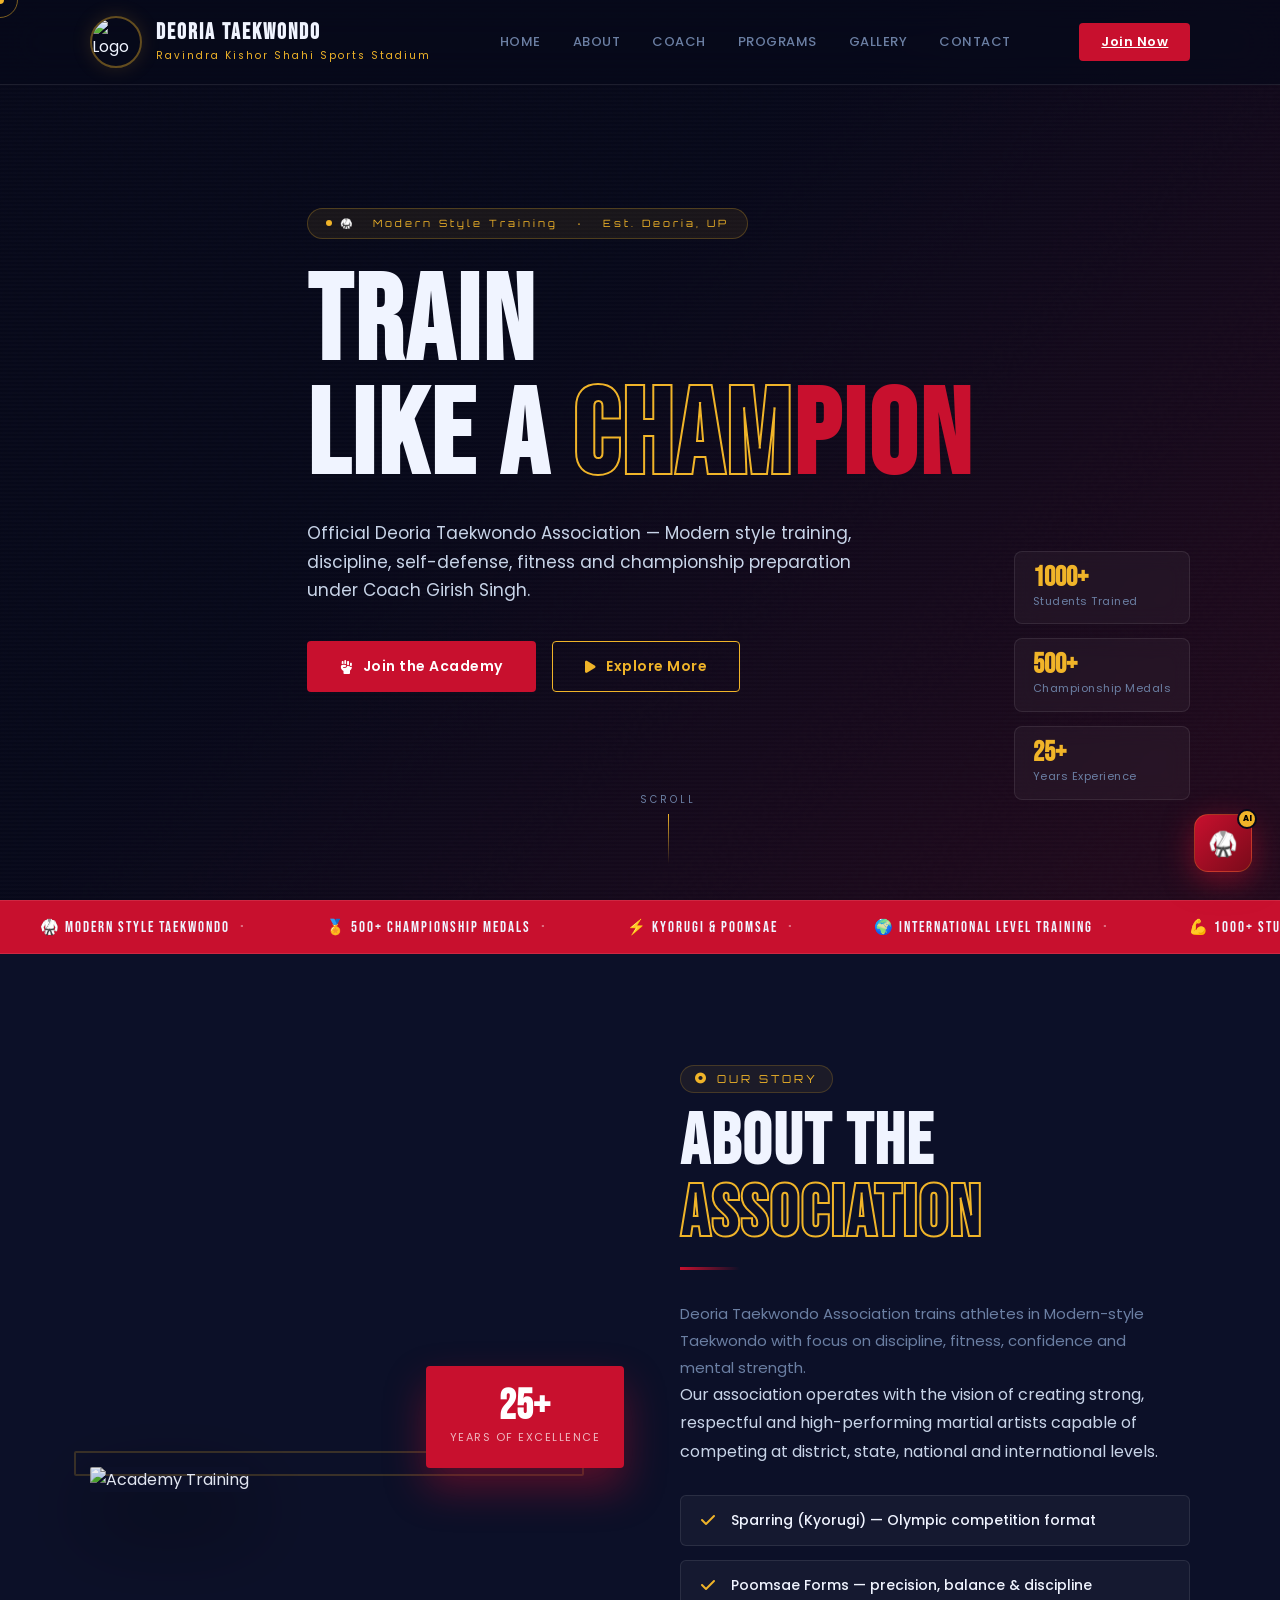
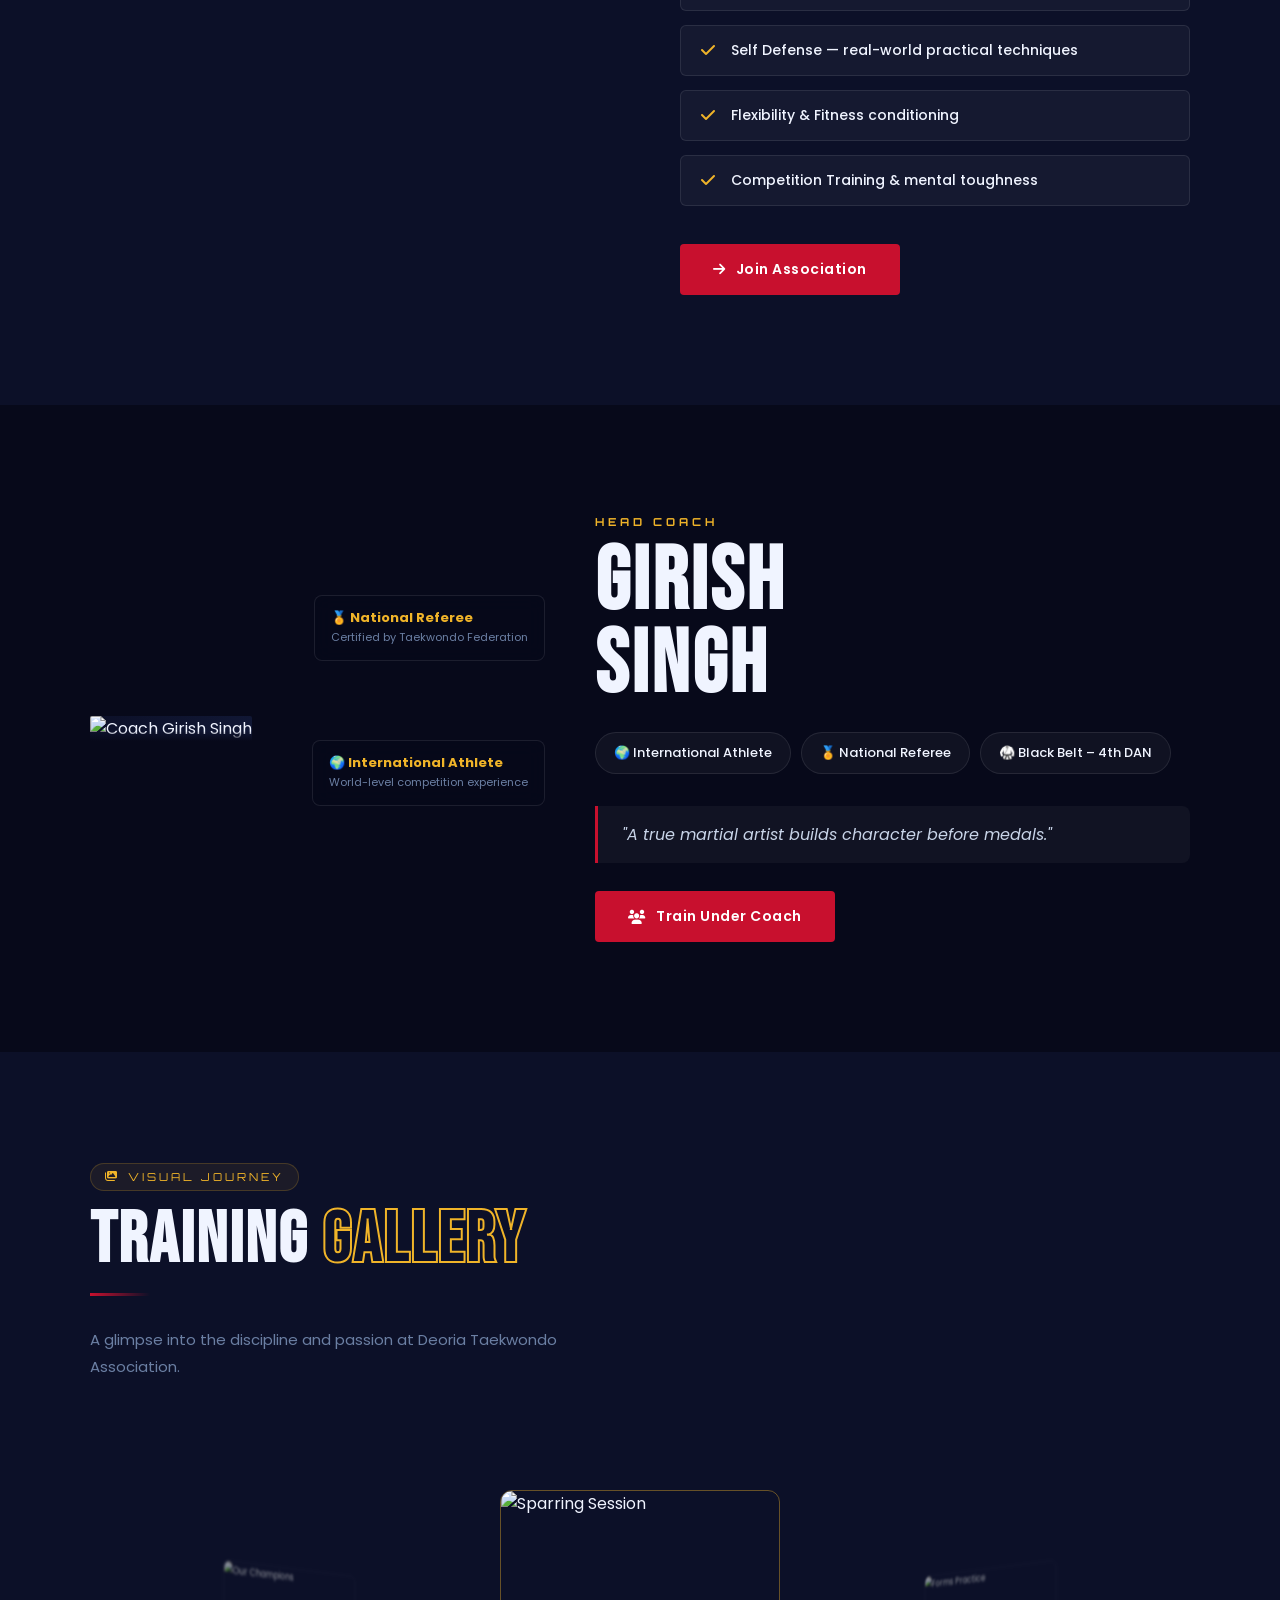
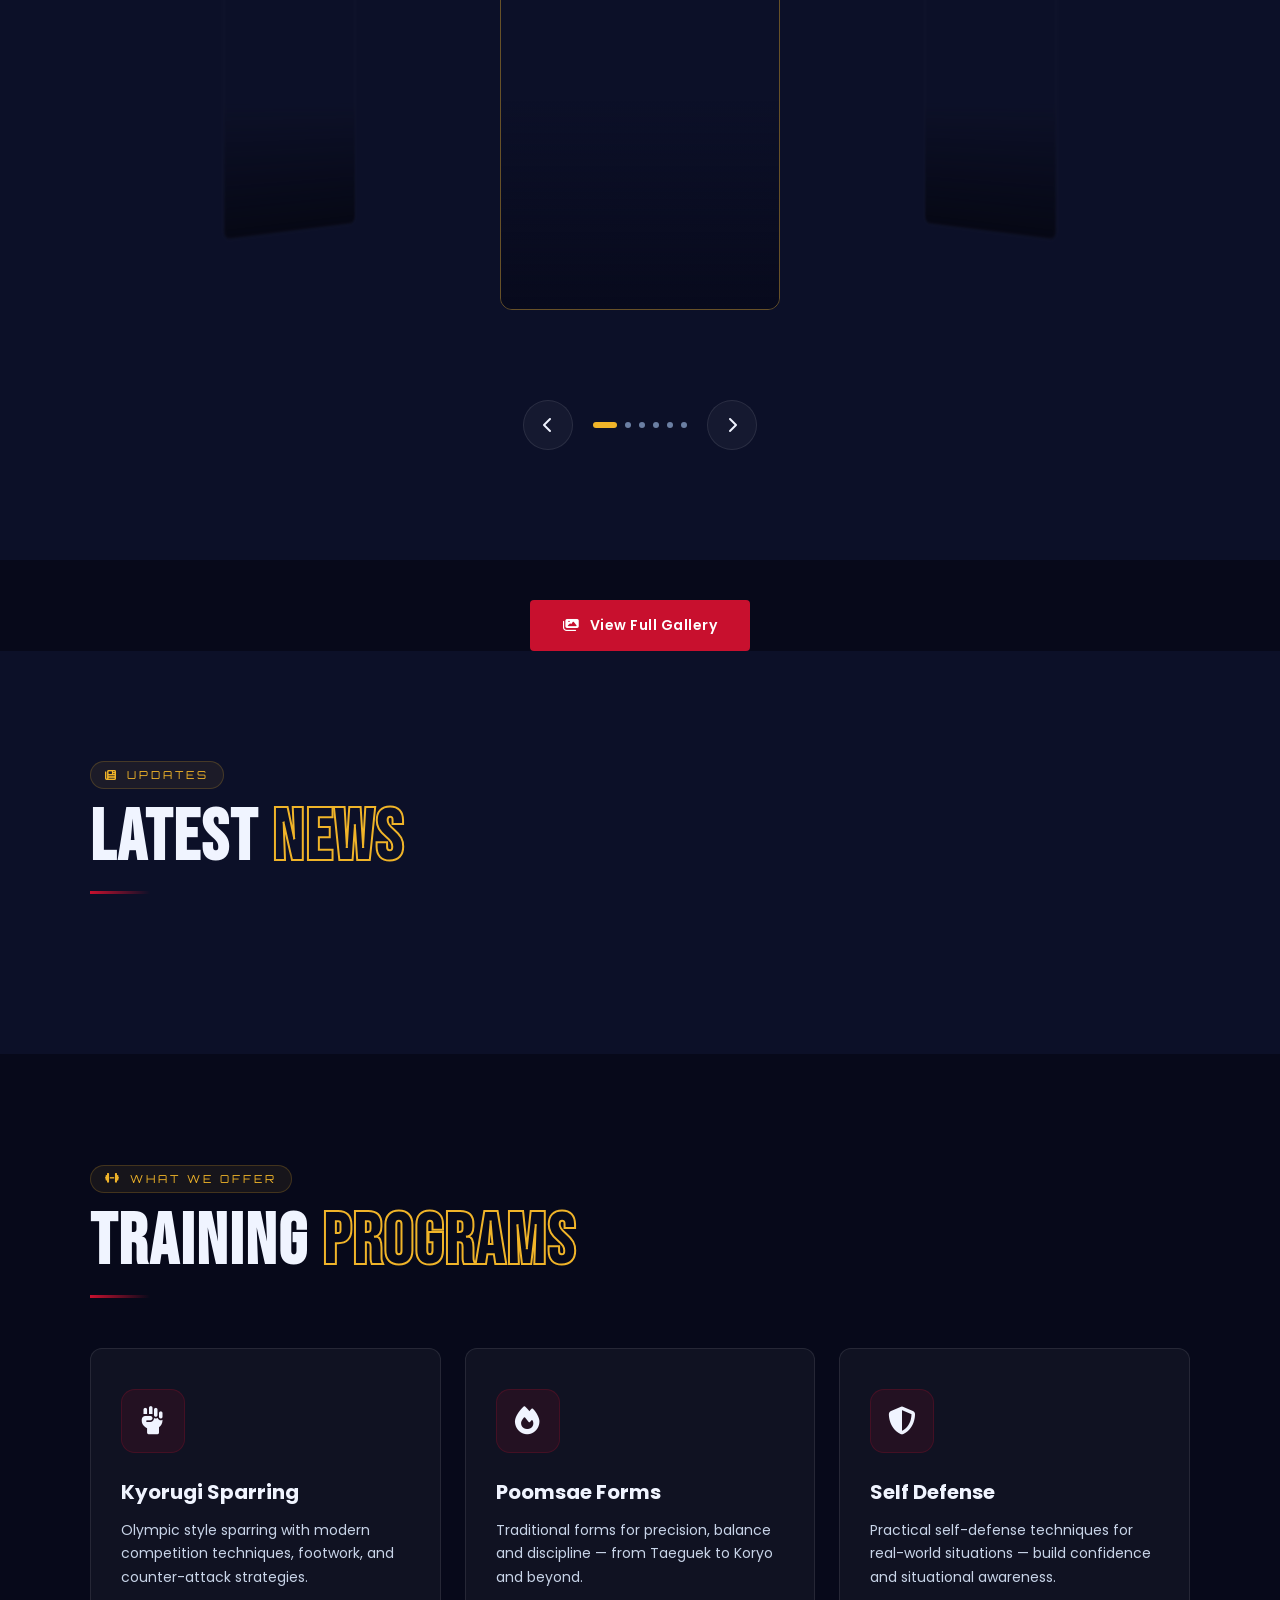
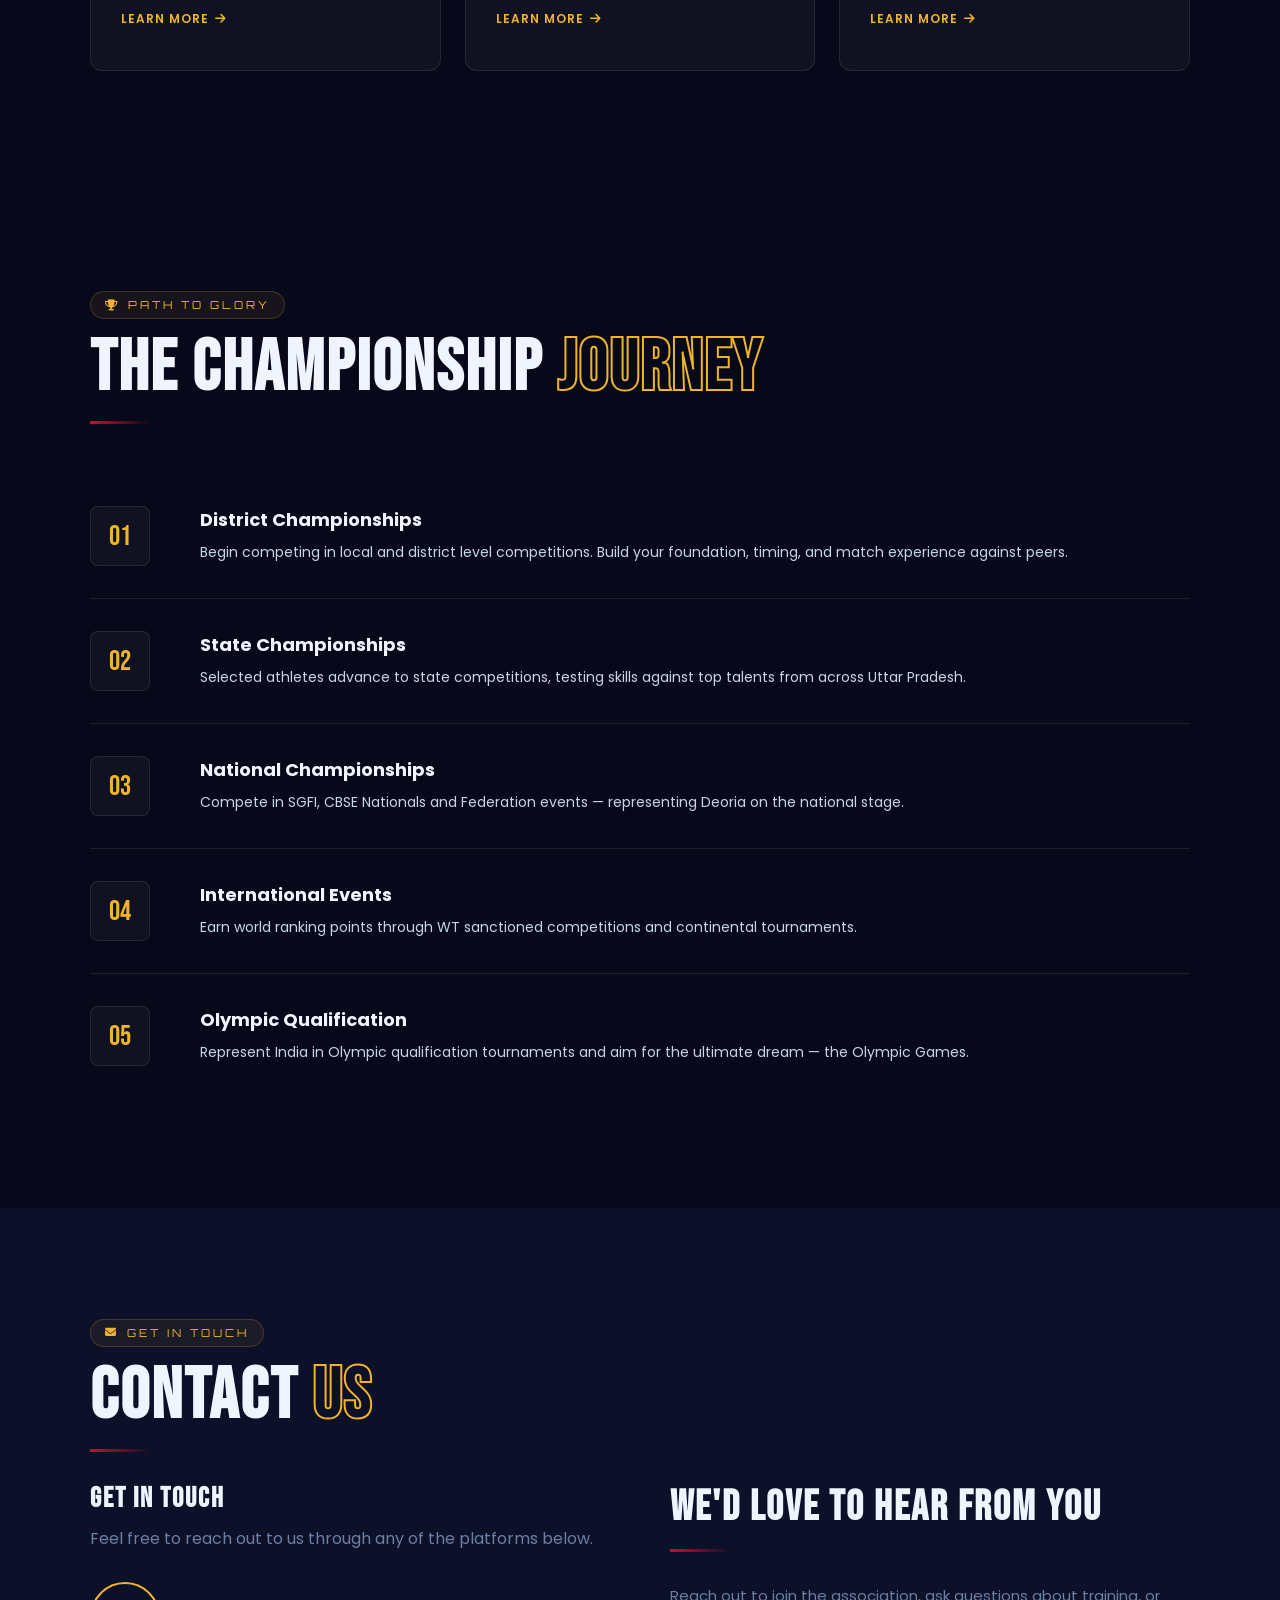
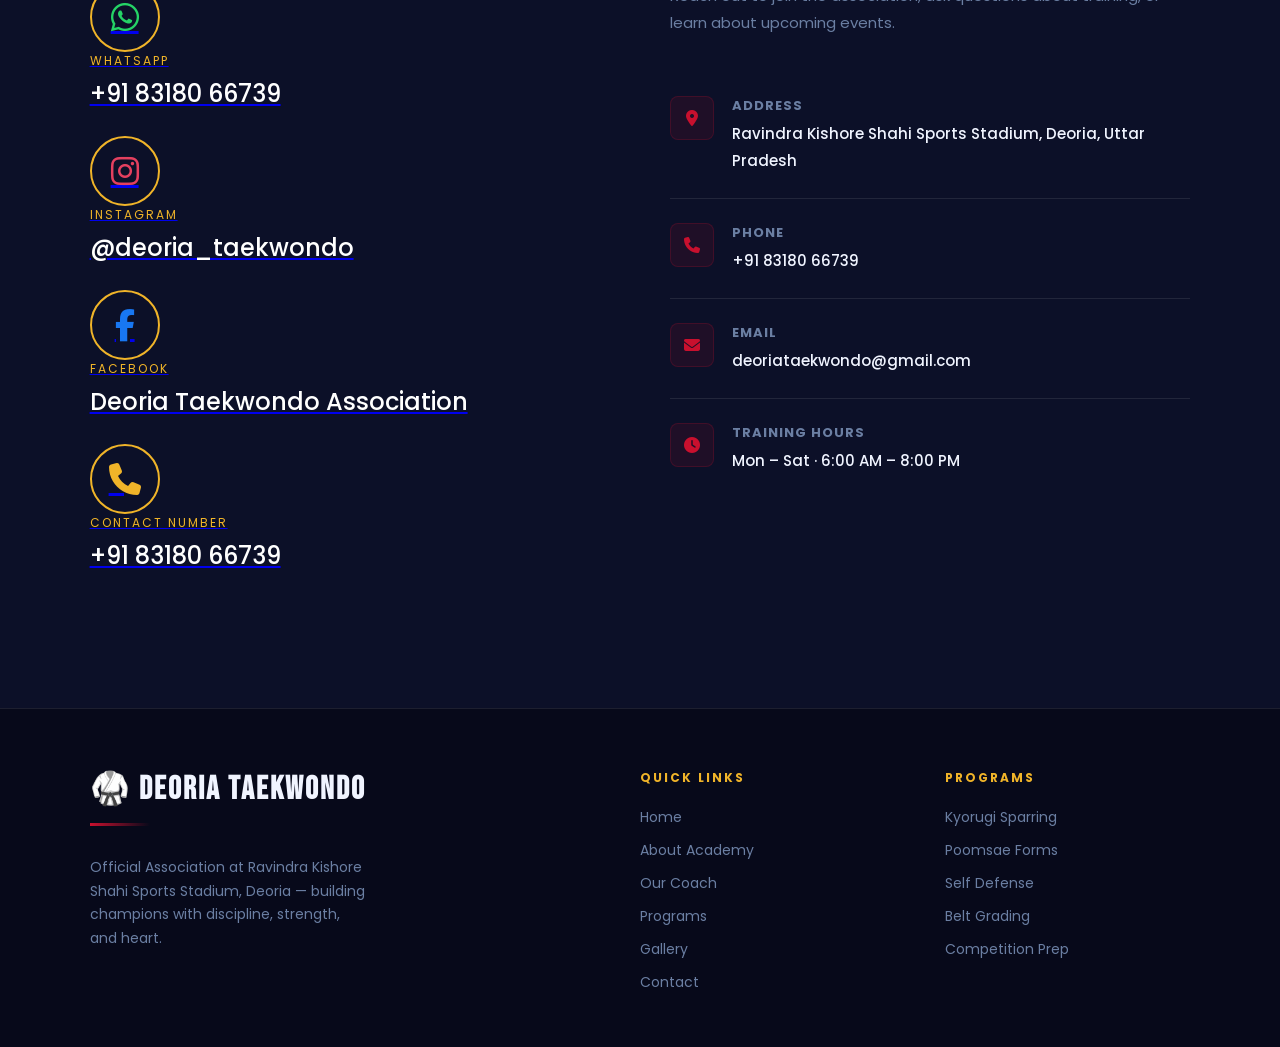
==== commit dd5c52da: "ccc" ====
--- a/index.html
+++ b/index.html
@@ -1297,12 +1297,7 @@
       <h2>🥋 Deoria Taekwondo</h2>
       <div class="red-line" style="margin-top:0;"></div>
       <p>Official Association at Ravindra Kishore Shahi Sports Stadium, Deoria — building champions with discipline, strength, and heart.</p>
-      <div class="footer-socials">
-        <a href="#" class="footer-social"><i class="fab fa-facebook-f"></i></a>
-        <a href="#" class="footer-social"><i class="fab fa-instagram"></i></a>
-        <a href="#" class="footer-social"><i class="fab fa-youtube"></i></a>
-        <a href="#" class="footer-social"><i class="fab fa-x-twitter"></i></a>
-      </div>
+      
     </div>
     <div class="footer-col">
       <h4>Quick Links</h4>
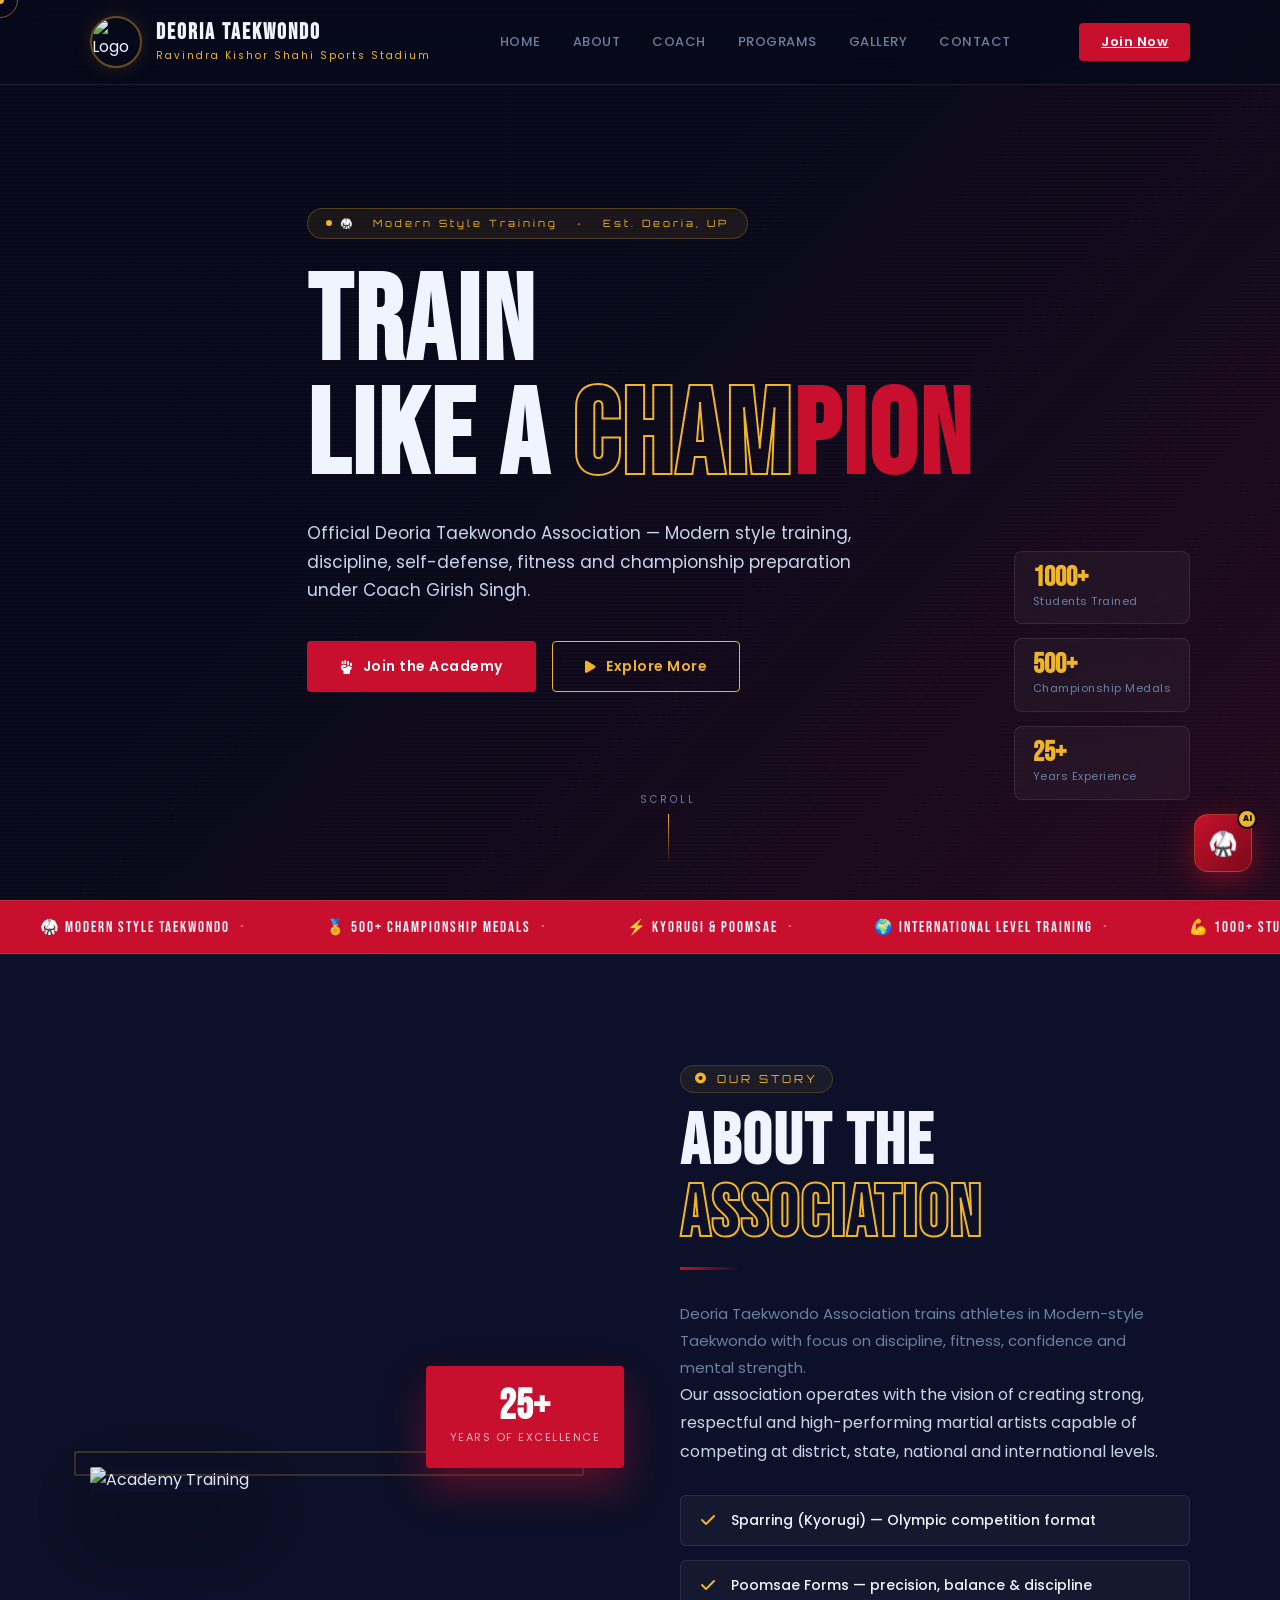
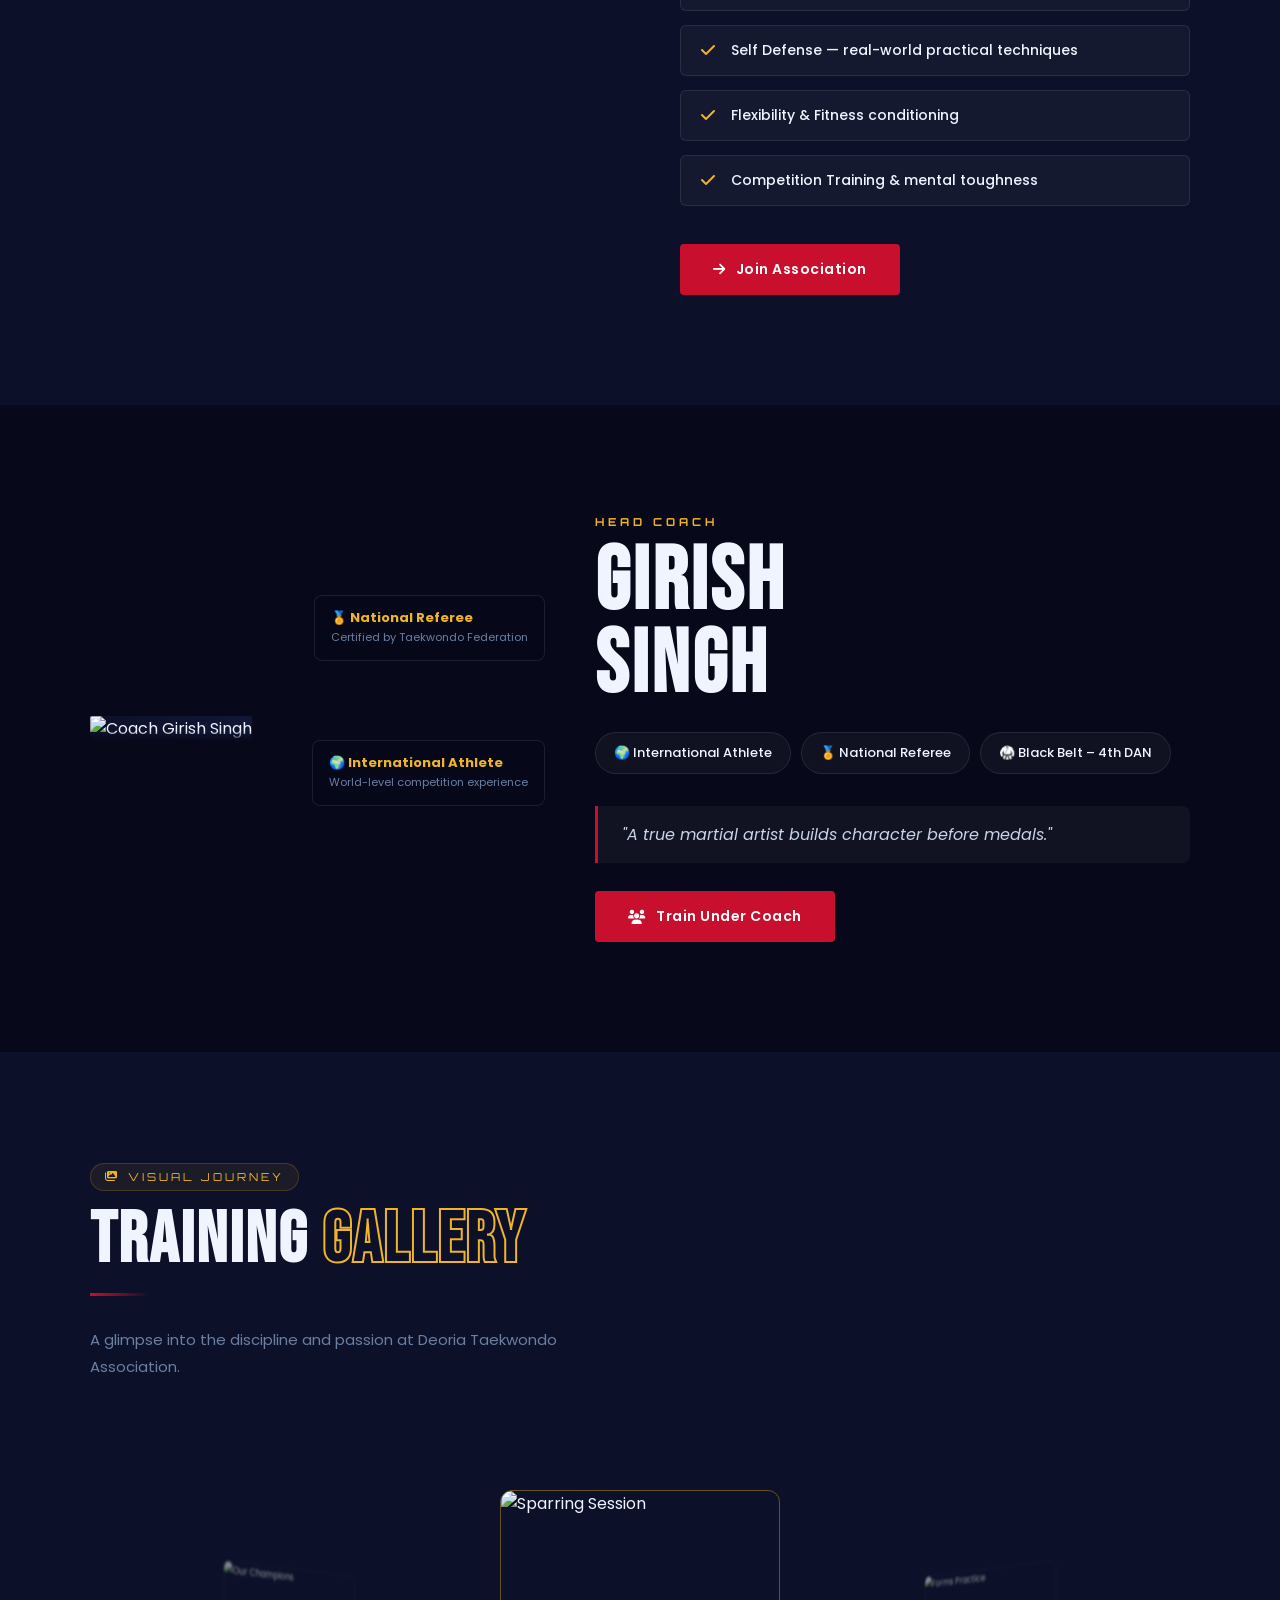
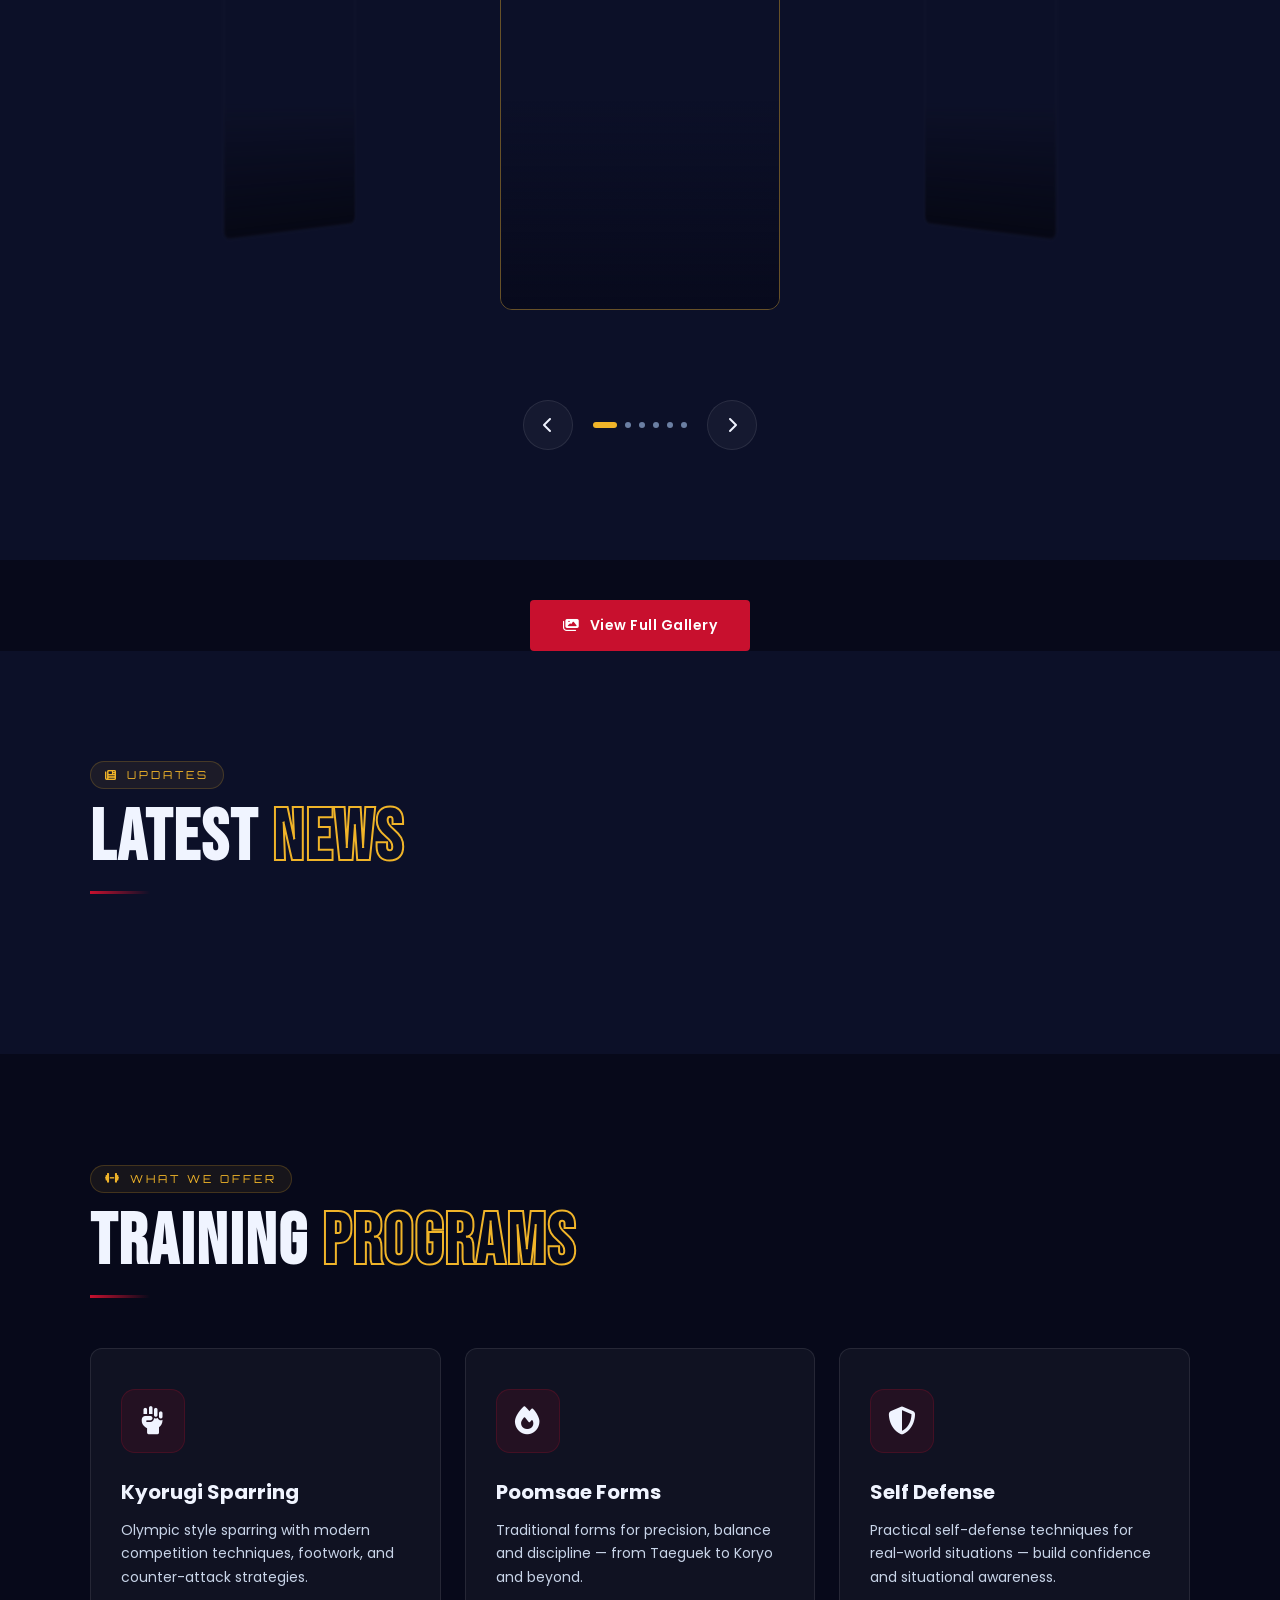
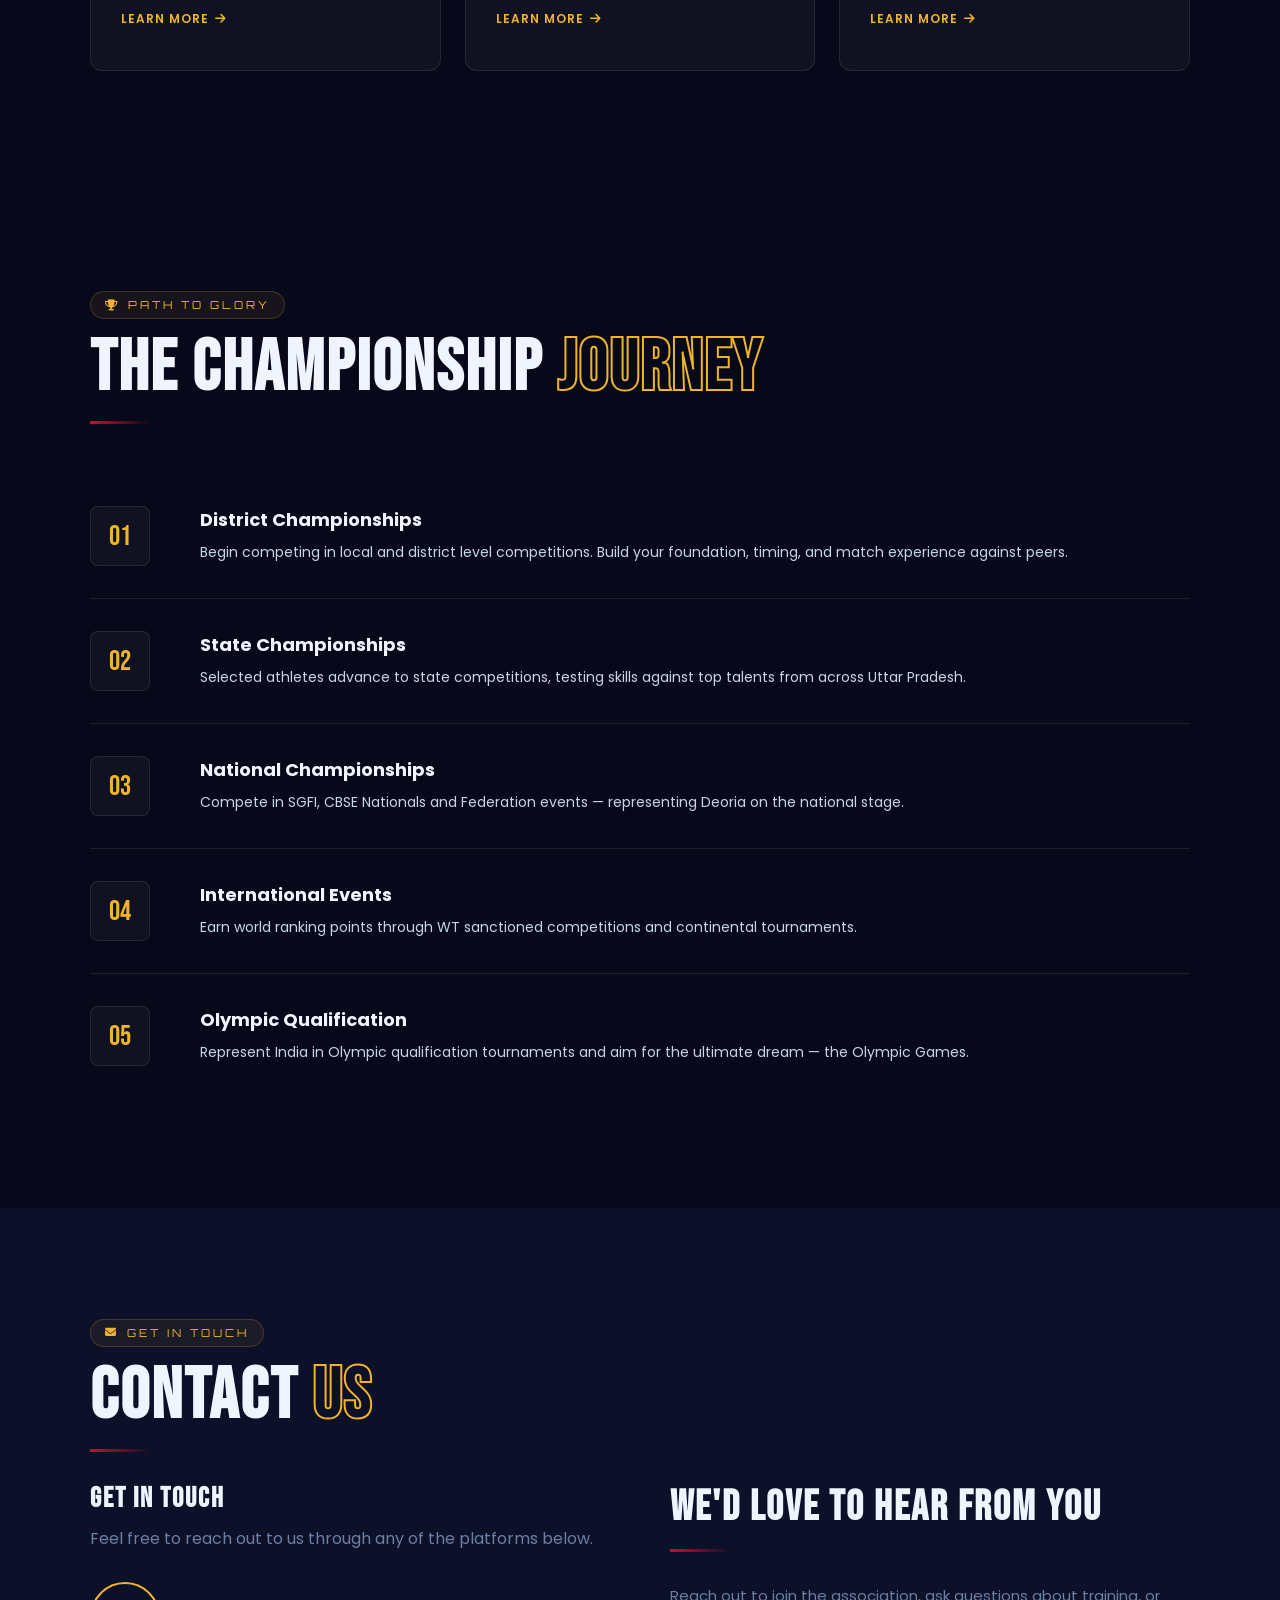
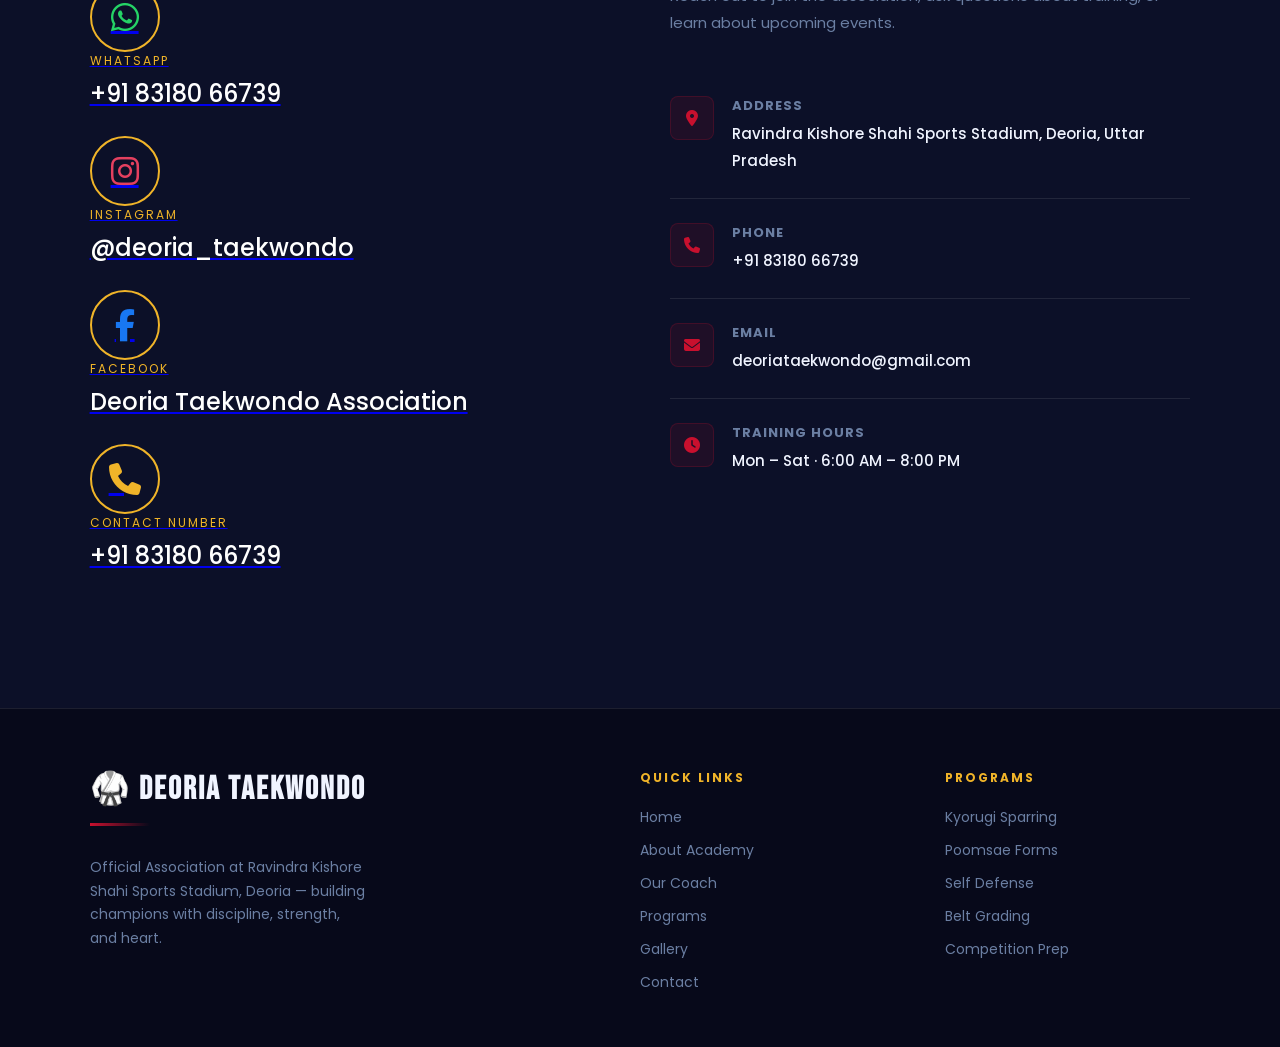
==== commit 0f787de8: "ff" ====
--- a/index.html
+++ b/index.html
@@ -3,8 +3,8 @@
 <head>
 <meta charset="UTF-8"/>
 <meta name="viewport" content="width=device-width, initial-scale=1.0"/>
-<title>Deoria Taekwondo Academy</title>
-<meta name="description" content="Official website of Deoria Taekwondo Academy — Olympic style Taekwondo training, discipline, fitness, self-defense and championship preparation."/>
+<title>Deoria Taekwondo Association</title>
+<meta name="description" content="Official website of Deoria Taekwondo Association — Modern style Taekwondo training, discipline, fitness, self-defense and championship preparation."/>
 <link href="https://fonts.googleapis.com/css2?family=Bebas+Neue&family=Poppins:wght@300;400;500;600;700;800&family=Orbitron:wght@400;700;900&display=swap" rel="stylesheet">
 <link rel="stylesheet" href="https://cdnjs.cloudflare.com/ajax/libs/font-awesome/6.5.1/css/all.min.css"/>
 
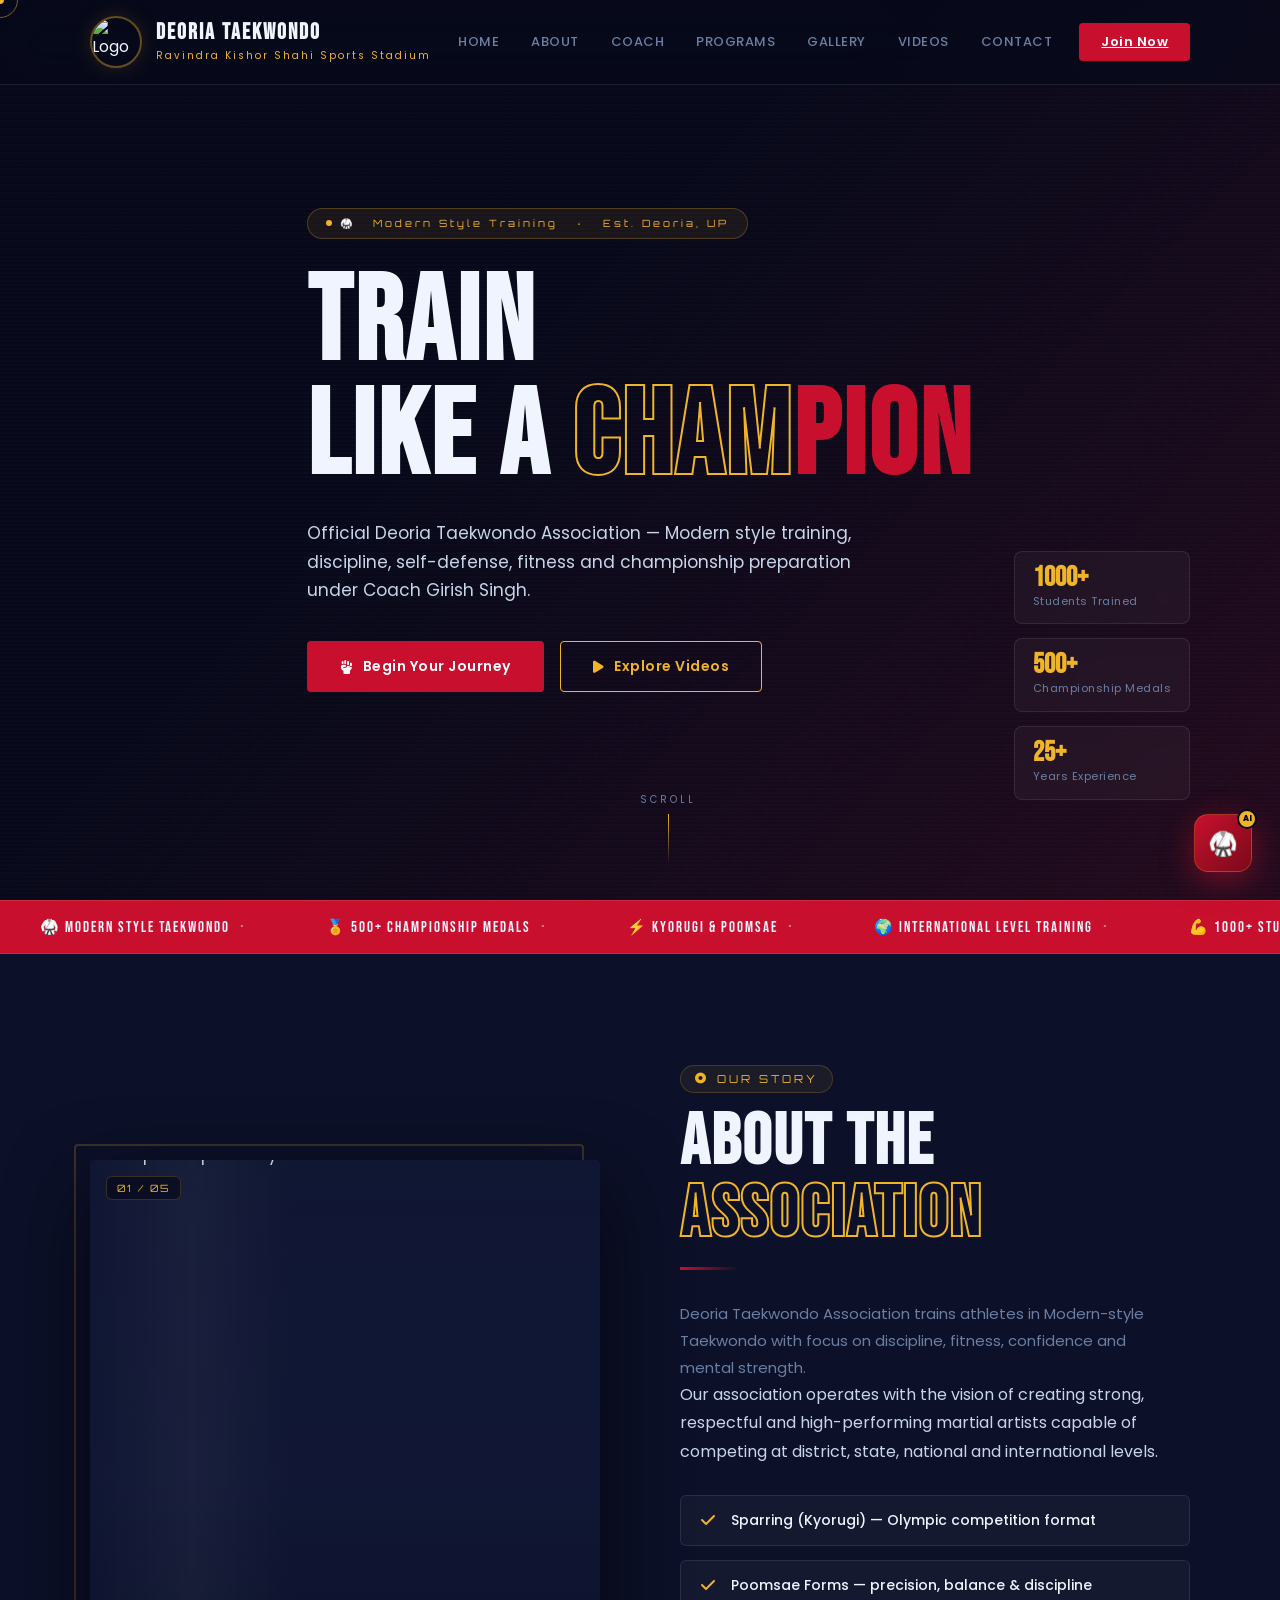
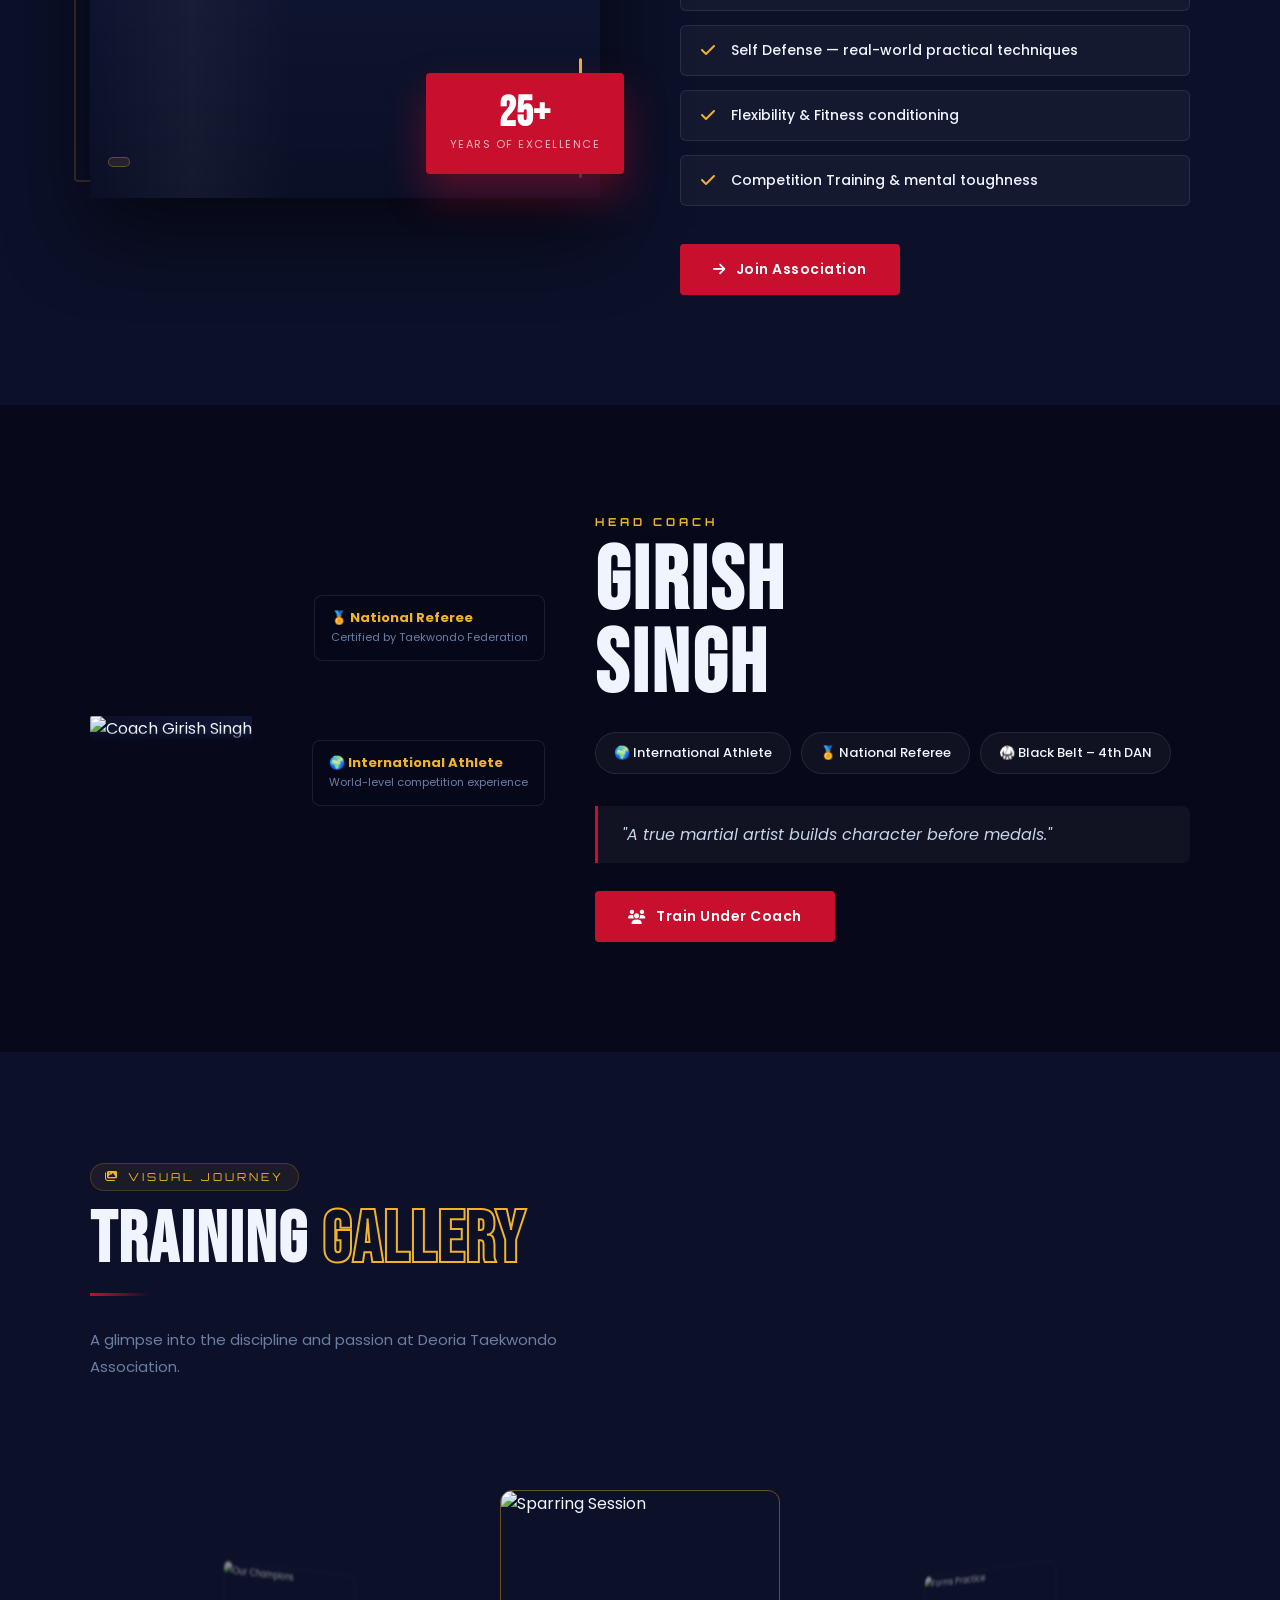
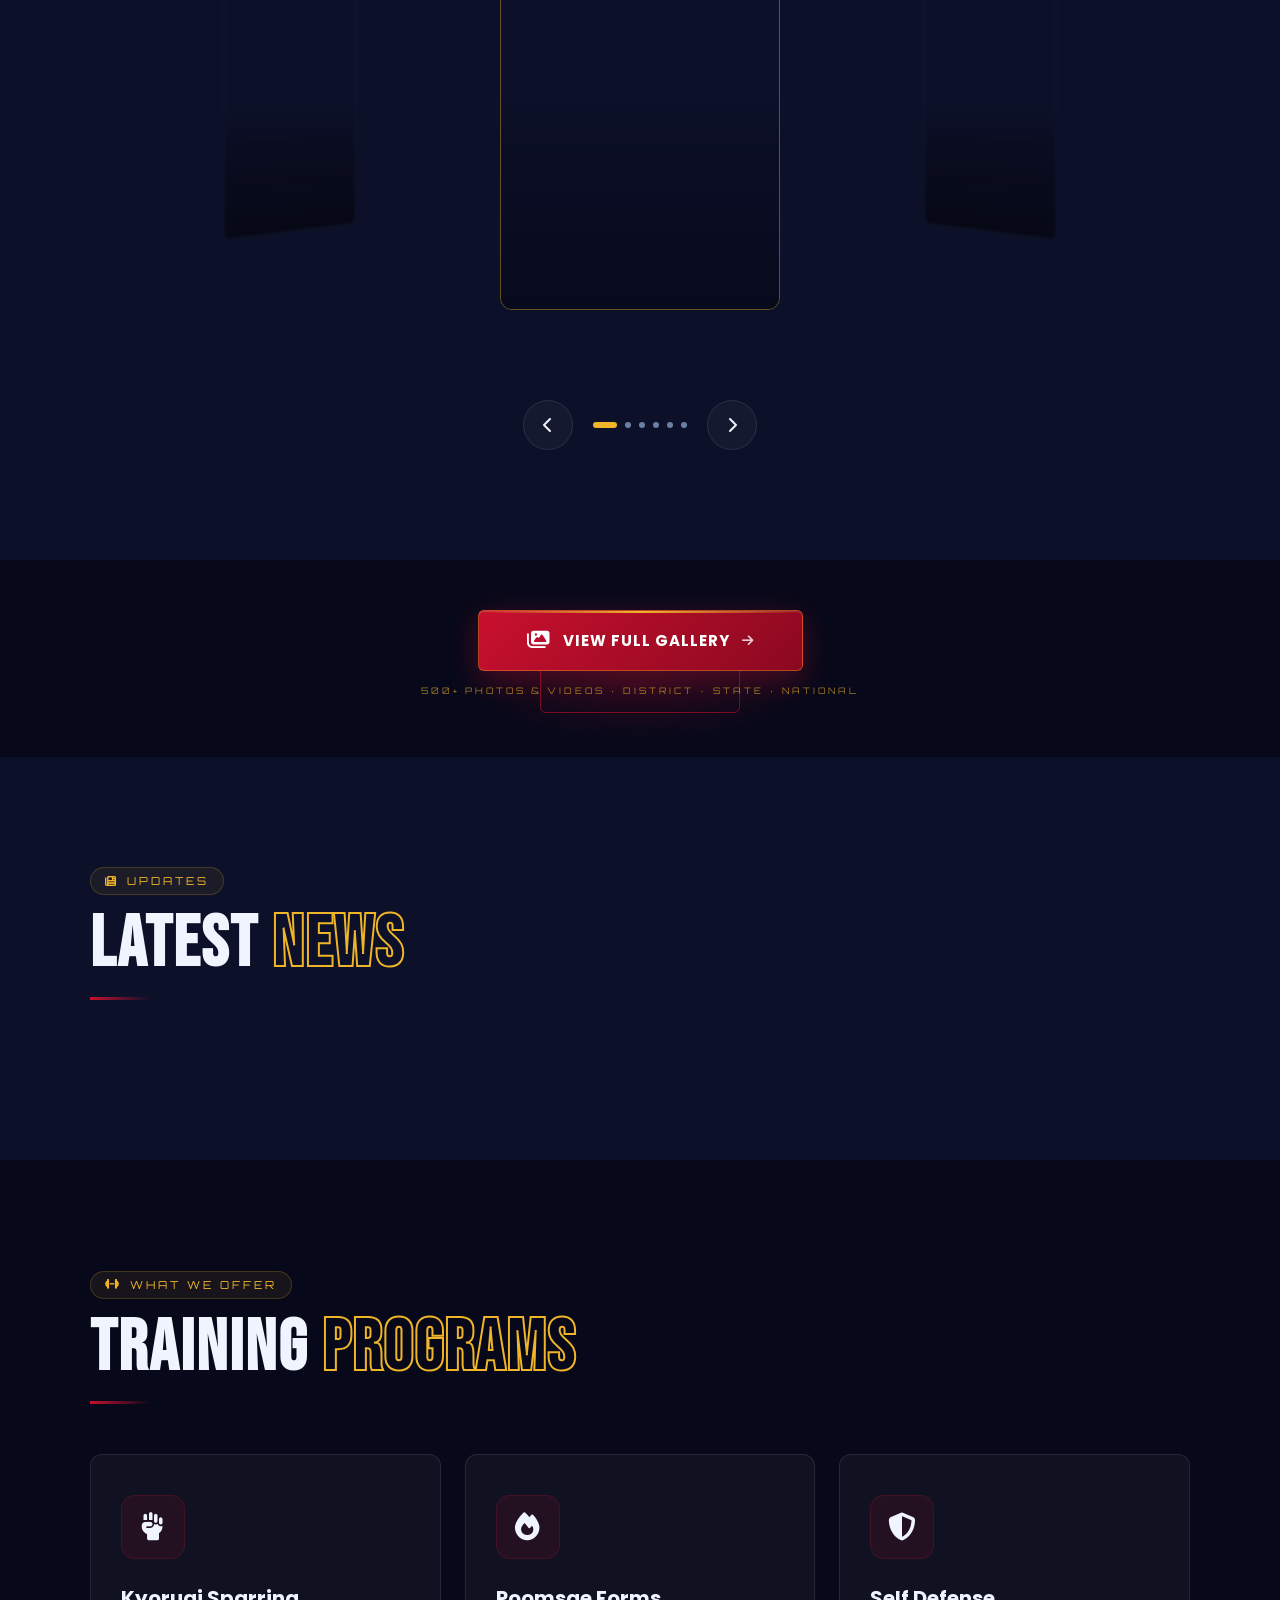
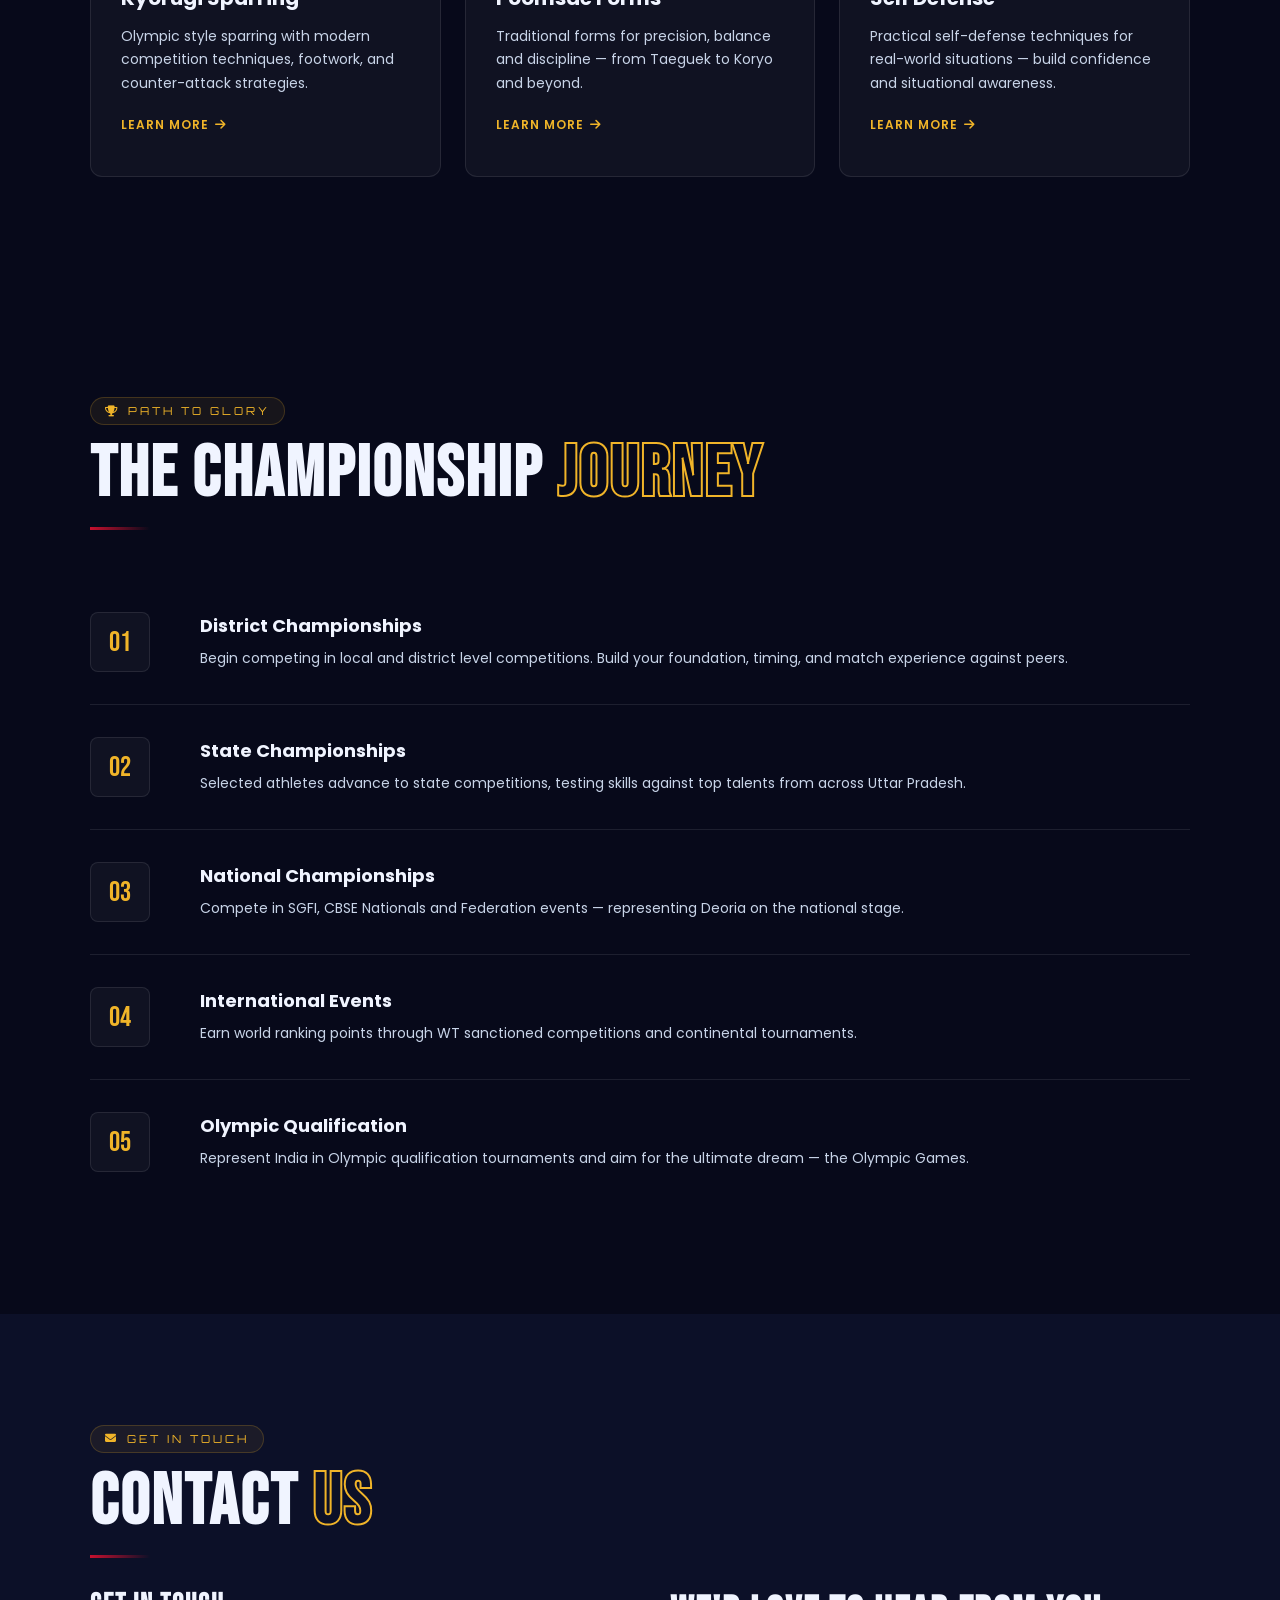
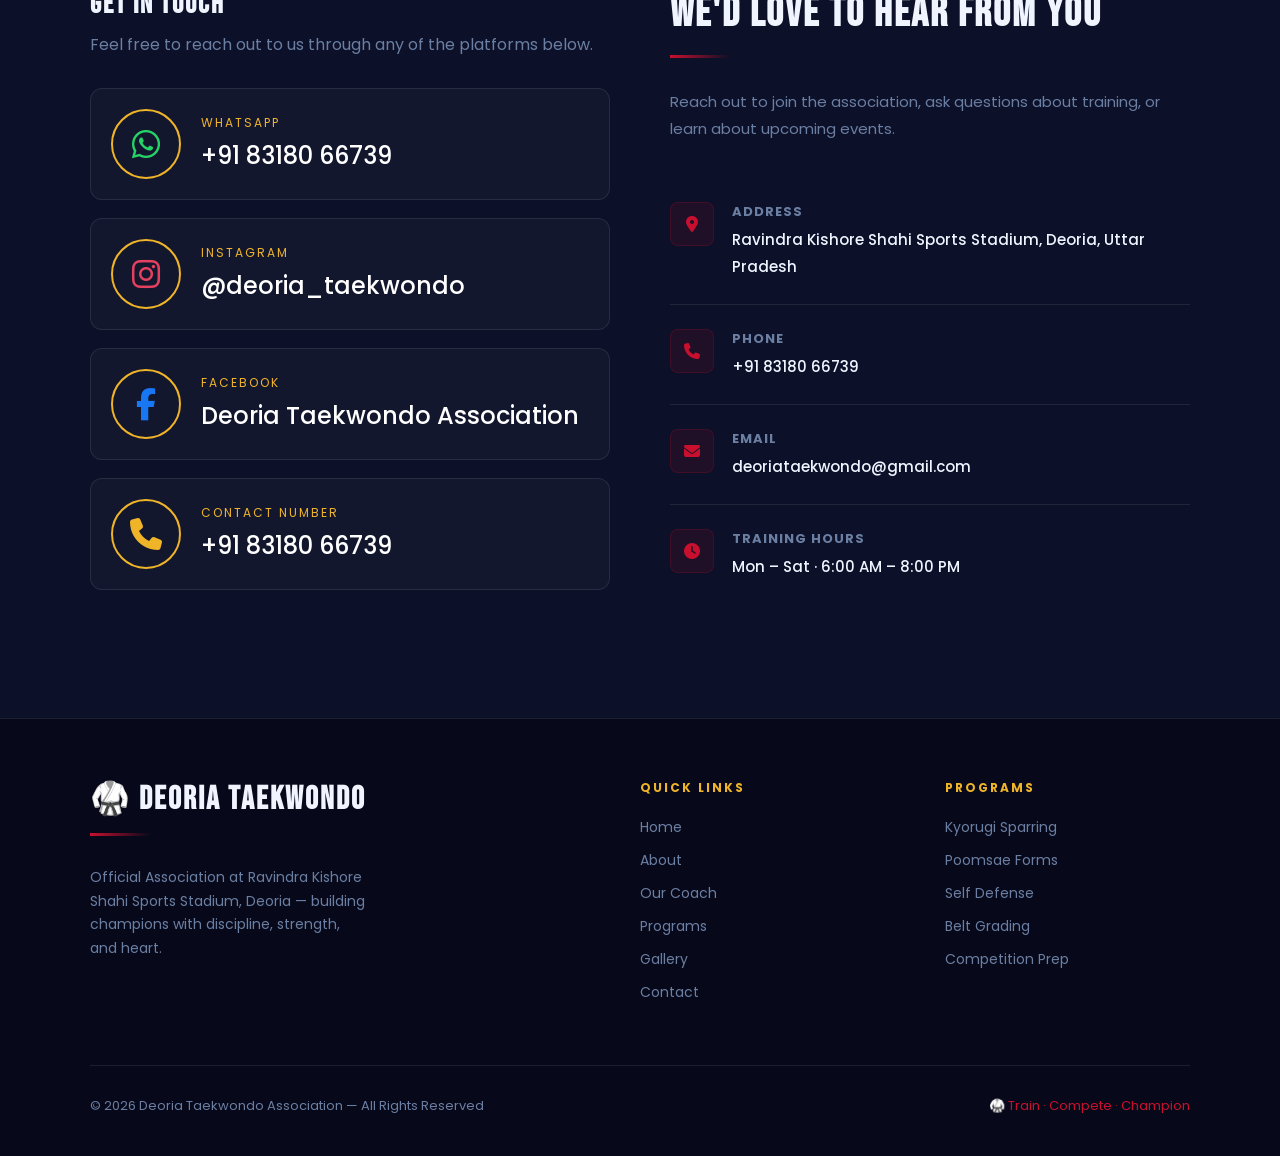
==== commit 3fb6a8ba: "some changes habberger fix , photos add and others" ====
--- a/index.html
+++ b/index.html
@@ -5,6 +5,10 @@
 <meta name="viewport" content="width=device-width, initial-scale=1.0"/>
 <title>Deoria Taekwondo Association</title>
 <meta name="description" content="Official website of Deoria Taekwondo Association — Modern style Taekwondo training, discipline, fitness, self-defense and championship preparation."/>
+
+<!-- Favicon -->
+<link rel="icon" type="image/png" href="https://res.cloudinary.com/dl4pvlmzt/image/upload/v1782634605/a56c0ac4-a6a0-4b51-a197-9ccc21ee9bd9_ptiuvb.png">
+
 <link href="https://fonts.googleapis.com/css2?family=Bebas+Neue&family=Poppins:wght@300;400;500;600;700;800&family=Orbitron:wght@400;700;900&display=swap" rel="stylesheet">
 <link rel="stylesheet" href="https://cdnjs.cloudflare.com/ajax/libs/font-awesome/6.5.1/css/all.min.css"/>
 
@@ -35,7 +39,6 @@
   cursor:default;
 }
 
-/* CUSTOM CURSOR */
 .cursor-dot{
   width:8px;height:8px;background:var(--gold);border-radius:50%;
   position:fixed;top:0;left:0;pointer-events:none;z-index:99999;
@@ -47,7 +50,6 @@
   transform:translate(-50%,-50%);transition:transform .15s,width .3s,height .3s;
 }
 
-/* NOISE OVERLAY */
 body::before{
   content:'';position:fixed;inset:0;
   background-image:url("data:image/svg+xml,%3Csvg viewBox='0 0 200 200' xmlns='http://www.w3.org/2000/svg'%3E%3Cfilter id='n'%3E%3CfeTurbulence type='fractalNoise' baseFrequency='0.9' numOctaves='4' stitchTiles='stitch'/%3E%3C/filter%3E%3Crect width='100%25' height='100%25' filter='url(%23n)' opacity='0.03'/%3E%3C/svg%3E");
@@ -59,7 +61,6 @@
 p{line-height:1.8;color:var(--text);}
 .container{max-width:1280px;margin:auto;}
 
-/* SECTION LABELS */
 .section-label{
   display:inline-flex;align-items:center;gap:8px;
   font-family:'Orbitron',monospace;font-size:11px;letter-spacing:3px;
@@ -77,14 +78,12 @@
 }
 .section-title p{color:var(--muted);font-size:15px;max-width:500px;}
 
-/* DIVIDER */
 .red-line{
   width:60px;height:3px;
   background:linear-gradient(90deg,var(--red),transparent);
   margin:16px 0 30px;
 }
 
-/* BTN */
 .btn{
   display:inline-flex;align-items:center;gap:10px;
   padding:14px 32px;background:var(--red);color:white;
@@ -160,7 +159,6 @@
   position:absolute;inset:0;z-index:1;
   background:linear-gradient(135deg,rgba(7,9,26,0.85) 40%,rgba(200,16,46,0.15));
 }
-/* Animated scan line */
 .hero-scan{
   position:absolute;inset:0;z-index:2;
   background:repeating-linear-gradient(0deg,transparent,transparent 2px,rgba(255,255,255,0.01) 2px,rgba(255,255,255,0.01) 4px);
@@ -202,7 +200,6 @@
   display:flex;gap:16px;flex-wrap:wrap;
   animation:fadeSlideUp .8s .6s ease both;
 }
-/* Scroll indicator */
 .hero-scroll{
   position:absolute;bottom:36px;left:50%;transform:translateX(-50%);
   display:flex;flex-direction:column;align-items:center;gap:6px;z-index:3;
@@ -215,7 +212,6 @@
 }
 @keyframes scrollAnim{0%{transform:scaleY(0);transform-origin:top;}50%{transform:scaleY(1);}100%{transform:scaleY(0);transform-origin:bottom;}}
 
-/* Floating stats on hero */
 .hero-stats{
   position:absolute;right:7%;bottom:100px;z-index:3;
   display:flex;flex-direction:column;gap:14px;
@@ -254,29 +250,197 @@
 .ticker-sep{color:rgba(255,255,255,0.4);font-size:20px;}
 @keyframes ticker{from{transform:translateX(0);}to{transform:translateX(-50%);}}
 
-/* ═══ ABOUT ═══ */
+/* ═══════════════════════════
+   ABOUT — DYNAMIC SLIDESHOW
+═══════════════════════════ */
 .about{background:var(--navy2);}
 .about-grid{
   display:grid;grid-template-columns:1fr 1fr;
   gap:80px;align-items:center;
 }
+
+/* ── Slideshow wrapper ── */
 .about-img-wrap{
   position:relative;
 }
-.about-img-wrap img{
-  width:100%;border-radius:2px;object-fit:cover;
-  filter:brightness(0.9) contrast(1.1);
+
+/* The slideshow box itself */
+.about-slideshow{
+  position:relative;
+  width:100%;
+  border-radius:4px;
+  overflow:hidden;
   box-shadow:0 30px 80px rgba(0,0,0,0.6);
-}
+  /* keep a consistent height */
+  aspect-ratio:4/5;
+  background:var(--navy3);
+}
+
+/* Each slide */
+.about-slide{
+  position:absolute;
+  inset:0;
+  opacity:0;
+  transform:scale(1.06) translateX(30px);
+  transition:opacity 1s ease, transform 1.2s cubic-bezier(0.25,0.46,0.45,0.94);
+  pointer-events:none;
+}
+.about-slide.active{
+  opacity:1;
+  transform:scale(1) translateX(0);
+  pointer-events:auto;
+}
+.about-slide.exit{
+  opacity:0;
+  transform:scale(0.96) translateX(-30px);
+  transition:opacity 0.8s ease, transform 1s ease;
+}
+.about-slide img{
+  width:100%;height:100%;
+  object-fit:cover;
+  filter:brightness(0.88) contrast(1.08);
+  display:block;
+}
+
+/* Ken Burns subtle zoom on active slide image */
+@keyframes kenBurns{
+  0%{transform:scale(1);}
+  100%{transform:scale(1.06);}
+}
+.about-slide.active img{
+  animation:kenBurns 6s ease-in-out forwards;
+}
+
+/* Cinematic overlay on each slide */
+.about-slide::after{
+  content:'';
+  position:absolute;inset:0;
+  background:linear-gradient(
+    180deg,
+    rgba(7,9,26,0.1) 0%,
+    rgba(7,9,26,0.05) 50%,
+    rgba(7,9,26,0.55) 100%
+  );
+  pointer-events:none;
+}
+
+/* Slide caption */
+.slide-caption{
+  position:absolute;
+  bottom:18px;left:18px;right:18px;
+  z-index:5;
+  opacity:0;
+  transform:translateY(8px);
+  transition:opacity 0.6s ease 0.5s, transform 0.6s ease 0.5s;
+  pointer-events:none;
+}
+.about-slide.active .slide-caption{
+  opacity:1;
+  transform:translateY(0);
+}
+.slide-caption span{
+  display:inline-block;
+  font-family:'Orbitron',monospace;
+  font-size:9px;letter-spacing:2.5px;
+  color:var(--gold);
+  background:rgba(240,180,41,0.1);
+  border:1px solid rgba(240,180,41,0.3);
+  border-radius:99px;
+  padding:4px 10px;
+  margin-bottom:6px;
+  text-transform:uppercase;
+}
+.slide-caption h4{
+  font-family:'Bebas Neue',sans-serif;
+  font-size:20px;letter-spacing:1.5px;
+  color:#fff;line-height:1.1;
+}
+
+/* Slide dots / progress */
+.slide-dots{
+  position:absolute;
+  bottom:20px;right:18px;
+  display:flex;flex-direction:column;gap:5px;
+  z-index:6;
+}
+.slide-dot-v{
+  width:3px;
+  height:20px;
+  background:rgba(255,255,255,0.2);
+  border-radius:99px;
+  overflow:hidden;
+  cursor:pointer;
+  transition:background 0.3s;
+}
+.slide-dot-v.active{background:rgba(240,180,41,0.4);}
+.slide-dot-v .dot-fill{
+  width:100%;
+  height:0%;
+  background:var(--gold);
+  border-radius:99px;
+  transition:none;
+}
+.slide-dot-v.active .dot-fill{
+  height:100%;
+  transition:height 5.5s linear;
+}
+
+/* Prev/next arrows on slideshow */
+.slide-arrows{
+  position:absolute;
+  top:50%;
+  left:0;right:0;
+  transform:translateY(-50%);
+  display:flex;
+  justify-content:space-between;
+  padding:0 12px;
+  z-index:6;
+  pointer-events:none;
+}
+.slide-arrow-btn{
+  width:36px;height:36px;
+  background:rgba(7,9,26,0.6);
+  border:1px solid rgba(255,255,255,0.15);
+  border-radius:50%;
+  display:flex;align-items:center;justify-content:center;
+  color:rgba(255,255,255,0.7);font-size:12px;
+  cursor:pointer;
+  pointer-events:all;
+  transition:.25s;
+  backdrop-filter:blur(4px);
+  opacity:0;
+}
+.about-slideshow:hover .slide-arrow-btn{opacity:1;}
+.slide-arrow-btn:hover{background:var(--red);border-color:var(--red);color:#fff;}
+
+/* Slide counter chip */
+.slide-counter{
+  position:absolute;top:16px;left:16px;
+  z-index:6;
+  font-family:'Orbitron',monospace;
+  font-size:10px;letter-spacing:2px;
+  color:var(--gold);
+  background:rgba(7,9,26,0.65);
+  border:1px solid rgba(240,180,41,0.2);
+  border-radius:6px;
+  padding:5px 10px;
+  backdrop-filter:blur(6px);
+  pointer-events:none;
+}
+
+/* Decorative frame */
 .about-img-frame{
   position:absolute;top:-16px;left:-16px;right:16px;bottom:16px;
-  border:2px solid rgba(240,180,41,0.2);border-radius:2px;
+  border:2px solid rgba(240,180,41,0.2);border-radius:4px;
   pointer-events:none;z-index:-1;
 }
+
+/* Badge */
 .about-img-badge{
   position:absolute;bottom:24px;right:-24px;
   background:var(--red);padding:20px 24px;border-radius:4px;
   text-align:center;box-shadow:0 20px 40px var(--red-glow);
+  z-index:7;
 }
 .about-img-badge h3{
   font-family:'Bebas Neue',sans-serif;font-size:42px;
@@ -284,6 +448,23 @@
 }
 .about-img-badge p{font-size:11px;letter-spacing:1.5px;color:rgba(255,255,255,0.7);}
 
+/* Shimmer scan line travelling over slideshow */
+@keyframes scanPass{
+  0%{transform:translateX(-100%);}
+  100%{transform:translateX(100%);}
+}
+.about-slideshow::before{
+  content:'';
+  position:absolute;
+  top:0;left:0;
+  width:40%;height:100%;
+  background:linear-gradient(90deg,transparent,rgba(255,255,255,0.04),transparent);
+  z-index:4;
+  pointer-events:none;
+  animation:scanPass 5s ease-in-out infinite;
+}
+
+/* About text side (unchanged) */
 .about-points{display:flex;flex-direction:column;gap:14px;margin:28px 0;}
 .about-point{
   display:flex;align-items:center;gap:14px;
@@ -295,15 +476,132 @@
 .about-point i{color:var(--gold);width:18px;text-align:center;}
 .about-point span{font-size:14px;font-weight:500;}
 
+/* ═══════════════════════════
+   GALLERY BUTTON — HIGHLIGHT
+═══════════════════════════ */
+/* Container for the button area below the 3D gallery */
+.gallery-cta-wrap{
+  text-align:center;
+  margin-top:50px;
+  padding:0 7% 60px;
+  position:relative;
+}
+
+/* Glow backdrop behind the button area */
+.gallery-cta-wrap::before{
+  content:'';
+  position:absolute;
+  top:50%;left:50%;
+  transform:translate(-50%,-50%);
+  width:360px;height:120px;
+  background:radial-gradient(ellipse,rgba(200,16,46,0.18) 0%,transparent 70%);
+  pointer-events:none;
+  border-radius:50%;
+}
+
+/* The highlighted gallery button */
+.btn-gallery-highlight{
+  display:inline-flex;
+  align-items:center;
+  gap:12px;
+  padding:18px 48px;
+  background:linear-gradient(135deg,#c8102e,#8b0920);
+  color:#fff;
+  text-decoration:none;
+  border-radius:6px;
+  font-weight:700;
+  font-size:15px;
+  letter-spacing:1px;
+  text-transform:uppercase;
+  position:relative;
+  overflow:hidden;
+  border:1px solid rgba(240,180,41,0.35);
+  transition:.35s cubic-bezier(0.34,1.56,0.64,1);
+  box-shadow:
+    0 0 0 0 rgba(200,16,46,0),
+    0 8px 30px rgba(200,16,46,0.35),
+    inset 0 1px 0 rgba(255,255,255,0.1);
+}
+
+/* Shimmer sweep */
+.btn-gallery-highlight::before{
+  content:'';
+  position:absolute;
+  top:0;left:-60%;
+  width:50%;height:100%;
+  background:linear-gradient(90deg,transparent,rgba(255,255,255,0.18),transparent);
+  transform:skewX(-20deg);
+  animation:btnShimmer 2.8s ease-in-out infinite;
+}
+@keyframes btnShimmer{
+  0%{left:-60%;}
+  60%{left:130%;}
+  100%{left:130%;}
+}
+
+/* Gold top-edge accent */
+.btn-gallery-highlight::after{
+  content:'';
+  position:absolute;
+  top:0;left:0;right:0;
+  height:2px;
+  background:linear-gradient(90deg,transparent,var(--gold),transparent);
+  border-radius:6px 6px 0 0;
+}
+
+.btn-gallery-highlight:hover{
+  transform:translateY(-5px) scale(1.04);
+  box-shadow:
+    0 0 0 4px rgba(240,180,41,0.18),
+    0 20px 50px rgba(200,16,46,0.5),
+    inset 0 1px 0 rgba(255,255,255,0.15);
+  border-color:rgba(240,180,41,0.6);
+}
+
+.btn-gallery-highlight .btn-icon{
+  font-size:20px;
+  animation:iconBounce 2s ease-in-out infinite;
+}
+@keyframes iconBounce{
+  0%,100%{transform:translateY(0);}
+  50%{transform:translateY(-3px);}
+}
+
+/* Small tag below the button */
+.gallery-cta-tag{
+  display:block;
+  margin-top:14px;
+  font-family:'Orbitron',monospace;
+  font-size:9px;letter-spacing:3px;
+  color:var(--gold);
+  opacity:0.65;
+  text-transform:uppercase;
+}
+
+/* Pulse ring around the button */
+.btn-gallery-pulse{
+  position:absolute;
+  top:50%;left:50%;
+  transform:translate(-50%,-50%);
+  width:200px;height:60px;
+  border:1px solid rgba(200,16,46,0.35);
+  border-radius:6px;
+  pointer-events:none;
+  animation:pulsRing 2.4s ease-out infinite;
+}
+.btn-gallery-pulse:nth-child(2){animation-delay:1.2s;}
+@keyframes pulsRing{
+  0%{transform:translate(-50%,-50%) scale(1);opacity:0.6;}
+  100%{transform:translate(-50%,-50%) scale(1.5);opacity:0;}
+}
+
 /* ═══ COACH ═══ */
 .coach{background:var(--navy);}
 .coach-layout{
   display:grid;grid-template-columns:5fr 7fr;
   gap:80px;align-items:center;
 }
-.coach-image{
-  position:relative;
-}
+.coach-image{position:relative;}
 .coach-image img{
   width:100%;border-radius:2px;object-fit:contain;
   background:linear-gradient(135deg,var(--navy2),var(--navy3));
@@ -315,7 +613,6 @@
   background:linear-gradient(0deg,var(--navy) 0%,transparent 40%);
   pointer-events:none;
 }
-/* Floating credential cards */
 .coach-cred{
   position:absolute;z-index:5;
   background:rgba(7,9,26,0.85);backdrop-filter:blur(10px);
@@ -326,7 +623,6 @@
 .coach-cred-2{bottom:80px;right:-30px;}
 .coach-cred h4{font-size:13px;font-weight:700;color:var(--gold);}
 .coach-cred p{font-size:11px;color:var(--muted);}
-
 .coach-content h3{
   font-family:'Orbitron',monospace;font-size:11px;
   letter-spacing:4px;color:var(--gold);margin-bottom:12px;
@@ -353,22 +649,14 @@
 .coach-badge:hover{border-color:var(--gold);transform:translateY(-3px);}
 
 /* ═══ 3D GALLERY ═══ */
-.gallery{
-  background:var(--navy2);
-  padding:110px 0;overflow:hidden;
-}
+.gallery{background:var(--navy2);padding:110px 0;overflow:hidden;}
 .gallery .section-head{padding:0 7%;margin-bottom:60px;}
-
 .gallery-3d-wrap{
-  perspective:1200px;
-  width:100%;height:520px;
-  position:relative;
-  display:flex;align-items:center;
-  justify-content:center;
+  perspective:1200px;width:100%;height:520px;
+  position:relative;display:flex;align-items:center;justify-content:center;
 }
 .gallery-3d-track{
-  width:280px;height:420px;
-  position:relative;
+  width:280px;height:420px;position:relative;
   transform-style:preserve-3d;
   transition:transform 0.9s cubic-bezier(0.25,0.46,0.45,0.94);
 }
@@ -376,35 +664,22 @@
   position:absolute;width:280px;height:420px;
   border-radius:12px;overflow:hidden;
   border:1px solid var(--glass-border);
-  backface-visibility:hidden;
-  transition:all 0.6s ease;
-  cursor:pointer;
-}
-.gallery-3d-slide img{
-  width:100%;height:100%;object-fit:cover;
-  transition:.5s;
-  display:block;
-}
+  backface-visibility:hidden;transition:all 0.6s ease;cursor:pointer;
+}
+.gallery-3d-slide img{width:100%;height:100%;object-fit:cover;transition:.5s;display:block;}
 .gallery-3d-slide::after{
   content:'';position:absolute;inset:0;
-  background:linear-gradient(0deg,rgba(7,9,26,0.8) 0%,transparent 50%);
-  transition:.4s;
+  background:linear-gradient(0deg,rgba(7,9,26,0.8) 0%,transparent 50%);transition:.4s;
 }
 .gallery-3d-slide:hover img{transform:scale(1.05);}
 .gallery-3d-slide:hover::after{opacity:0.5;}
-
 .slide-label{
   position:absolute;bottom:20px;left:20px;right:20px;z-index:2;
   opacity:0;transition:.4s;transform:translateY(10px);
 }
 .gallery-3d-slide:hover .slide-label{opacity:1;transform:translateY(0);}
-.slide-label h4{
-  font-family:'Bebas Neue',sans-serif;font-size:20px;
-  letter-spacing:1px;color:white;
-}
+.slide-label h4{font-family:'Bebas Neue',sans-serif;font-size:20px;letter-spacing:1px;color:white;}
 .slide-label p{font-size:11px;color:var(--gold);letter-spacing:2px;}
-
-/* Gallery arrows */
 .gallery-nav{
   display:flex;justify-content:center;align-items:center;
   gap:20px;margin-top:40px;padding:0 7%;
@@ -413,105 +688,66 @@
   width:50px;height:50px;background:var(--glass);
   border:1px solid var(--glass-border);border-radius:50%;
   display:flex;align-items:center;justify-content:center;
-  cursor:pointer;color:var(--white);font-size:16px;
-  transition:.3s;
+  cursor:pointer;color:var(--white);font-size:16px;transition:.3s;
 }
 .gallery-arrow:hover{background:var(--red);border-color:var(--red);}
-
 .gallery-dots{display:flex;gap:8px;align-items:center;}
-.gallery-dot{
-  width:6px;height:6px;background:var(--muted);
-  border-radius:50%;cursor:pointer;transition:.3s;
-}
+.gallery-dot{width:6px;height:6px;background:var(--muted);border-radius:50%;cursor:pointer;transition:.3s;}
 .gallery-dot.active{width:24px;border-radius:99px;background:var(--gold);}
 
 /* ═══ PROGRAMS ═══ */
 .programs{background:var(--navy);}
-.program-grid{
-  display:grid;grid-template-columns:repeat(3,1fr);
-  gap:24px;margin-top:50px;
-}
+.program-grid{display:grid;grid-template-columns:repeat(3,1fr);gap:24px;margin-top:50px;}
 .program-card{
   background:var(--glass);border:1px solid var(--glass-border);
   border-radius:12px;padding:40px 30px;
-  transition:.4s;position:relative;overflow:hidden;
-  cursor:pointer;
+  transition:.4s;position:relative;overflow:hidden;cursor:pointer;
 }
 .program-card::before{
-  content:'';position:absolute;top:0;left:0;right:0;
-  height:2px;background:var(--red);
-  transform:scaleX(0);transition:.4s;transform-origin:left;
-}
-.program-card:hover{
-  transform:translateY(-12px);
-  border-color:rgba(200,16,46,0.3);
-  background:rgba(200,16,46,0.04);
-}
+  content:'';position:absolute;top:0;left:0;right:0;height:2px;
+  background:var(--red);transform:scaleX(0);transition:.4s;transform-origin:left;
+}
+.program-card:hover{transform:translateY(-12px);border-color:rgba(200,16,46,0.3);background:rgba(200,16,46,0.04);}
 .program-card:hover::before{transform:scaleX(1);}
 .prog-icon{
-  width:64px;height:64px;
-  background:rgba(200,16,46,0.1);border:1px solid rgba(200,16,46,0.2);
+  width:64px;height:64px;background:rgba(200,16,46,0.1);border:1px solid rgba(200,16,46,0.2);
   border-radius:14px;display:flex;align-items:center;justify-content:center;
   font-size:28px;margin-bottom:24px;transition:.4s;
 }
-.program-card:hover .prog-icon{
-  background:var(--red);border-color:var(--red);
-}
-.program-card h3{
-  font-size:20px;margin-bottom:12px;color:var(--white);
-}
+.program-card:hover .prog-icon{background:var(--red);border-color:var(--red);}
+.program-card h3{font-size:20px;margin-bottom:12px;color:var(--white);}
 .program-card p{font-size:14px;line-height:1.7;}
 .prog-arrow{
   display:inline-flex;align-items:center;gap:6px;
   color:var(--gold);font-size:12px;font-weight:600;
-  letter-spacing:1px;margin-top:20px;transition:.3s;
-  text-transform:uppercase;
+  letter-spacing:1px;margin-top:20px;transition:.3s;text-transform:uppercase;
 }
 .program-card:hover .prog-arrow{gap:12px;}
 
 /* ═══ NEWS ═══ */
 .news{background:var(--navy2);}
-.news-grid{
-  display:grid;grid-template-columns:repeat(auto-fit,minmax(280px,1fr));
-  gap:20px;margin-top:50px;
-}
+.news-grid{display:grid;grid-template-columns:repeat(auto-fit,minmax(280px,1fr));gap:20px;margin-top:50px;}
 .news-card{
   background:var(--glass);border:1px solid var(--glass-border);
-  border-radius:12px;padding:28px;transition:.4s;
-  position:relative;overflow:hidden;
-}
-.news-card::before{
-  content:'';position:absolute;top:0;left:0;
-  width:3px;height:0;background:var(--gold);transition:.4s;
-}
+  border-radius:12px;padding:28px;transition:.4s;position:relative;overflow:hidden;
+}
+.news-card::before{content:'';position:absolute;top:0;left:0;width:3px;height:0;background:var(--gold);transition:.4s;}
 .news-card:hover{transform:translateY(-6px);border-color:rgba(240,180,41,0.2);}
 .news-card:hover::before{height:100%;}
 .news-card a{text-decoration:none;color:inherit;display:block;}
 .news-card h3{font-size:15px;margin-bottom:12px;color:var(--white);line-height:1.55;}
-.news-card span{
-  color:var(--gold);font-size:12px;font-weight:600;
-  letter-spacing:1px;text-transform:uppercase;
-  display:flex;align-items:center;gap:6px;
-}
+.news-card span{color:var(--gold);font-size:12px;font-weight:600;letter-spacing:1px;text-transform:uppercase;display:flex;align-items:center;gap:6px;}
 
 /* ═══ OLYMPIC JOURNEY ═══ */
 .olympic{background:var(--navy);}
 .timeline{margin-top:50px;display:flex;flex-direction:column;gap:0;}
-.timeline-item{
-  display:grid;grid-template-columns:80px 1fr;
-  gap:30px;align-items:start;
-  padding:32px 0;
-  border-bottom:1px solid var(--glass-border);
-  transition:.4s;
-}
+.timeline-item{display:grid;grid-template-columns:80px 1fr;gap:30px;align-items:start;padding:32px 0;border-bottom:1px solid var(--glass-border);transition:.4s;}
 .timeline-item:last-child{border-bottom:none;}
 .timeline-item:hover{padding-left:16px;}
 .timeline-num{
-  width:60px;height:60px;
-  background:var(--glass);border:1px solid var(--glass-border);
+  width:60px;height:60px;background:var(--glass);border:1px solid var(--glass-border);
   border-radius:8px;display:flex;align-items:center;justify-content:center;
-  font-family:'Bebas Neue',sans-serif;font-size:28px;color:var(--gold);
-  flex-shrink:0;transition:.4s;
+  font-family:'Bebas Neue',sans-serif;font-size:28px;color:var(--gold);flex-shrink:0;transition:.4s;
 }
 .timeline-item:hover .timeline-num{background:var(--red);border-color:var(--red);color:white;}
 .timeline-content h3{font-size:18px;margin-bottom:8px;color:var(--white);}
@@ -521,140 +757,49 @@
 .contact{background:var(--navy2);}
 .contact-grid{display:grid;grid-template-columns:1fr 1fr;gap:60px;}
 @media (max-width:768px){
-
-.contact-form{
-    padding:22px;
-}
-
+.contact-form{padding:22px;}
+.social-card{padding:16px;}
+.social-info h4{font-size:18px;word-break:break-word;}
+}
 .social-card{
-    padding:16px;
-}
-
-.social-info h4{
-    font-size:18px;
-    word-break:break-word;
-}
-
-}card{
-display:flex;
-align-items:center;
-gap:20px;
-padding:20px;
-margin-bottom:18px;
-border:1px solid var(--glass-border);
-border-radius:12px;
-background:rgba(255,255,255,.03);
-text-decoration:none;
-transition:.35s;
-}
-
-.social-card:hover{
-transform:translateY(-4px);
-border-color:var(--gold);
-background:rgba(255,255,255,.05);
-}
-
-.social-icon{
-width:70px;
-height:70px;
-border-radius:50%;
-display:flex;
-justify-content:center;
-align-items:center;
-font-size:32px;
-border:2px solid var(--gold);
-flex-shrink:0;
-}
-
+  display:flex;align-items:center;gap:20px;padding:20px;margin-bottom:18px;
+  border:1px solid var(--glass-border);border-radius:12px;
+  background:rgba(255,255,255,.03);text-decoration:none;transition:.35s;
+}
+.social-card:hover{transform:translateY(-4px);border-color:var(--gold);background:rgba(255,255,255,.05);}
+.social-icon{width:70px;height:70px;border-radius:50%;display:flex;justify-content:center;align-items:center;font-size:32px;border:2px solid var(--gold);flex-shrink:0;}
 .whatsapp{color:#25D366;}
 .instagram{color:#E4405F;}
 .facebook{color:#1877F2;}
 .phone{color:var(--gold);}
-
-.social-info span{
-display:block;
-font-size:12px;
-letter-spacing:2px;
-color:var(--gold);
-margin-bottom:6px;
-}
-
-.social-info h4{
-margin:0;
-font-size:24px;
-color:#fff;
-font-weight:500;
-}
-
+.social-info span{display:block;font-size:12px;letter-spacing:2px;color:var(--gold);margin-bottom:6px;}
+.social-info h4{margin:0;font-size:24px;color:#fff;font-weight:500;}
 .contact-right{display:flex;flex-direction:column;gap:0;}
 .contact-info-head{margin-bottom:36px;}
-.contact-info-head h3{
-  font-family:'Bebas Neue',sans-serif;
-  font-size:42px;letter-spacing:2px;margin-bottom:10px;
-}
-.contact-box{
-  display:flex;align-items:flex-start;gap:18px;
-  padding:24px 0;border-bottom:1px solid var(--glass-border);
-  transition:.3s;
-}
+.contact-info-head h3{font-family:'Bebas Neue',sans-serif;font-size:42px;letter-spacing:2px;margin-bottom:10px;}
+.contact-box{display:flex;align-items:flex-start;gap:18px;padding:24px 0;border-bottom:1px solid var(--glass-border);transition:.3s;}
 .contact-box:last-child{border-bottom:none;}
 .contact-box:hover{padding-left:8px;}
-.cbox-icon{
-  width:44px;height:44px;flex-shrink:0;
-  background:rgba(200,16,46,0.1);border:1px solid rgba(200,16,46,0.2);
-  border-radius:8px;display:flex;align-items:center;justify-content:center;
-  color:var(--red);font-size:16px;
-}
+.cbox-icon{width:44px;height:44px;flex-shrink:0;background:rgba(200,16,46,0.1);border:1px solid rgba(200,16,46,0.2);border-radius:8px;display:flex;align-items:center;justify-content:center;color:var(--red);font-size:16px;}
 .cbox-text h4{font-size:13px;color:var(--muted);margin-bottom:4px;letter-spacing:1px;text-transform:uppercase;}
 .cbox-text p{font-size:15px;color:var(--white);font-weight:500;}
 
 /* ═══ FOOTER ═══ */
-footer{
-  background:var(--navy);
-  border-top:1px solid var(--glass-border);
-  padding:60px 7% 40px;
-}
-.footer-grid{
-  display:grid;grid-template-columns:2fr 1fr 1fr;
-  gap:60px;margin-bottom:50px;
-}
-.footer-brand h2{
-  font-family:'Bebas Neue',sans-serif;font-size:32px;
-  letter-spacing:2px;margin-bottom:14px;
-}
+footer{background:var(--navy);border-top:1px solid var(--glass-border);padding:60px 7% 40px;}
+.footer-grid{display:grid;grid-template-columns:2fr 1fr 1fr;gap:60px;margin-bottom:50px;}
+.footer-brand h2{font-family:'Bebas Neue',sans-serif;font-size:32px;letter-spacing:2px;margin-bottom:14px;}
 .footer-brand p{font-size:14px;color:var(--muted);max-width:280px;line-height:1.7;}
 .footer-socials{display:flex;gap:12px;margin-top:24px;}
-.footer-social{
-  width:40px;height:40px;display:flex;align-items:center;justify-content:center;
-  border-radius:8px;background:var(--glass);border:1px solid var(--glass-border);
-  color:var(--muted);text-decoration:none;transition:.3s;
-}
+.footer-social{width:40px;height:40px;display:flex;align-items:center;justify-content:center;border-radius:8px;background:var(--glass);border:1px solid var(--glass-border);color:var(--muted);text-decoration:none;transition:.3s;}
 .footer-social:hover{background:var(--red);border-color:var(--red);color:white;transform:translateY(-4px);}
-.footer-col h4{
-  font-size:12px;letter-spacing:2px;text-transform:uppercase;
-  color:var(--gold);margin-bottom:20px;
-}
-.footer-col a{
-  display:block;color:var(--muted);text-decoration:none;font-size:14px;
-  margin-bottom:12px;transition:.3s;
-}
+.footer-col h4{font-size:12px;letter-spacing:2px;text-transform:uppercase;color:var(--gold);margin-bottom:20px;}
+.footer-col a{display:block;color:var(--muted);text-decoration:none;font-size:14px;margin-bottom:12px;transition:.3s;}
 .footer-col a:hover{color:var(--white);padding-left:6px;}
-.footer-bottom{
-  border-top:1px solid var(--glass-border);padding-top:28px;
-  display:flex;justify-content:space-between;align-items:center;
-  flex-wrap:wrap;gap:12px;
-}
+.footer-bottom{border-top:1px solid var(--glass-border);padding-top:28px;display:flex;justify-content:space-between;align-items:center;flex-wrap:wrap;gap:12px;}
 .footer-bottom p{font-size:13px;color:var(--muted);}
 
 /* ═══ SCROLL TOP ═══ */
-.scroll-top{
-  position:fixed;right:22px;bottom:100px;
-  width:46px;height:46px;background:var(--navy2);
-  border:1px solid var(--glass-border);border-radius:8px;
-  display:none;justify-content:center;align-items:center;
-  color:var(--gold);cursor:pointer;z-index:997;
-  transition:.3s;
-}
+.scroll-top{position:fixed;right:22px;bottom:100px;width:46px;height:46px;background:var(--navy2);border:1px solid var(--glass-border);border-radius:8px;display:none;justify-content:center;align-items:center;color:var(--gold);cursor:pointer;z-index:997;transition:.3s;}
 .scroll-top:hover{background:var(--red);border-color:var(--red);color:white;}
 
 /* ═══ REVEAL ANIMATIONS ═══ */
@@ -665,100 +810,36 @@
 .reveal-right{opacity:0;transform:translateX(40px);transition:.8s ease;}
 .reveal-right.visible{opacity:1;transform:translateX(0);}
 
-/* ═══════════════════════════
-   CHATBOT
-═══════════════════════════ */
+/* ═══ CHATBOT ═══ */
 :root{
-  --cb-red:#c8102e;--cb-red-d:#9e0c22;
-  --cb-gold:#f0b429;
+  --cb-red:#c8102e;--cb-red-d:#9e0c22;--cb-gold:#f0b429;
   --cb-bg:#060b18;--cb-card:#0e1526;--cb-card2:#152030;
   --cb-border:rgba(255,255,255,0.07);--cb-text:#8a9bb5;
 }
-.chat-fab{
-  position:fixed;bottom:28px;right:28px;
-  width:58px;height:58px;
-  background:linear-gradient(135deg,var(--cb-red),#7a0a1a);
-  border-radius:14px;display:flex;align-items:center;justify-content:center;
-  cursor:pointer;z-index:9996;
-  box-shadow:0 8px 30px rgba(200,16,46,0.5);
-  border:1px solid rgba(240,180,41,0.25);
-  transition:.3s;animation:fabFloat 3s ease-in-out infinite;
-}
+.chat-fab{position:fixed;bottom:28px;right:28px;width:58px;height:58px;background:linear-gradient(135deg,var(--cb-red),#7a0a1a);border-radius:14px;display:flex;align-items:center;justify-content:center;cursor:pointer;z-index:9996;box-shadow:0 8px 30px rgba(200,16,46,0.5);border:1px solid rgba(240,180,41,0.25);transition:.3s;animation:fabFloat 3s ease-in-out infinite;}
 .chat-fab:hover{transform:scale(1.1) !important;border-radius:50%;}
 .fab-icon{font-size:24px;}
-.fab-notif{
-  position:absolute;top:-6px;right:-6px;
-  width:20px;height:20px;background:var(--cb-gold);
-  border-radius:50%;border:2px solid var(--navy);
-  display:flex;align-items:center;justify-content:center;
-  font-size:8px;font-weight:800;color:#000;
-}
-.fab-tip{
-  position:absolute;right:68px;top:50%;transform:translateY(-50%);
-  background:var(--navy2);border:1px solid var(--glass-border);
-  color:#fff;font-family:'Poppins',sans-serif;font-size:12px;font-weight:600;
-  padding:7px 14px;border-radius:8px;white-space:nowrap;
-  opacity:0;pointer-events:none;transition:.3s;
-}
+.fab-notif{position:absolute;top:-6px;right:-6px;width:20px;height:20px;background:var(--cb-gold);border-radius:50%;border:2px solid var(--navy);display:flex;align-items:center;justify-content:center;font-size:8px;font-weight:800;color:#000;}
+.fab-tip{position:absolute;right:68px;top:50%;transform:translateY(-50%);background:var(--navy2);border:1px solid var(--glass-border);color:#fff;font-family:'Poppins',sans-serif;font-size:12px;font-weight:600;padding:7px 14px;border-radius:8px;white-space:nowrap;opacity:0;pointer-events:none;transition:.3s;}
 .chat-fab:hover .fab-tip{opacity:1;}
 @keyframes fabFloat{0%,100%{transform:translateY(0);}50%{transform:translateY(-6px);}}
-
-.chat-panel{
-  position:fixed;bottom:100px;right:28px;
-  width:380px;height:580px;
-  background:var(--cb-bg);border-radius:20px;
-  border:1px solid var(--cb-border);
-  box-shadow:0 30px 80px rgba(0,0,0,0.7);
-  display:flex;flex-direction:column;z-index:9997;overflow:hidden;
-  transform:translateY(20px) scale(0.96);opacity:0;pointer-events:none;
-  transition:all .35s cubic-bezier(.34,1.56,.64,1);
-}
+.chat-panel{position:fixed;bottom:100px;right:28px;width:380px;height:580px;background:var(--cb-bg);border-radius:20px;border:1px solid var(--cb-border);box-shadow:0 30px 80px rgba(0,0,0,0.7);display:flex;flex-direction:column;z-index:9997;overflow:hidden;transform:translateY(20px) scale(0.96);opacity:0;pointer-events:none;transition:all .35s cubic-bezier(.34,1.56,.64,1);}
 .chat-panel.open{transform:translateY(0) scale(1);opacity:1;pointer-events:all;}
-.cp-header{
-  background:linear-gradient(135deg,#06101e,#0b1830);
-  border-bottom:1px solid var(--cb-border);padding:14px 16px;
-  display:flex;align-items:center;gap:10px;flex-shrink:0;position:relative;overflow:hidden;
-}
-.cp-header::before{
-  content:'';position:absolute;top:0;left:0;right:0;height:2px;
-  background:linear-gradient(90deg,var(--cb-red),var(--cb-gold),var(--cb-red));
-  background-size:200% 100%;animation:hdrShimmer 3s linear infinite;
-}
+.cp-header{background:linear-gradient(135deg,#06101e,#0b1830);border-bottom:1px solid var(--cb-border);padding:14px 16px;display:flex;align-items:center;gap:10px;flex-shrink:0;position:relative;overflow:hidden;}
+.cp-header::before{content:'';position:absolute;top:0;left:0;right:0;height:2px;background:linear-gradient(90deg,var(--cb-red),var(--cb-gold),var(--cb-red));background-size:200% 100%;animation:hdrShimmer 3s linear infinite;}
 @keyframes hdrShimmer{from{background-position:0%}to{background-position:200%}}
-.cp-avatar{
-  width:40px;height:40px;border-radius:10px;
-  background:linear-gradient(135deg,var(--cb-red),#6b0e0e);
-  display:flex;align-items:center;justify-content:center;font-size:18px;flex-shrink:0;
-  border:1px solid rgba(240,180,41,0.25);position:relative;
-}
-.cp-online{
-  position:absolute;bottom:-2px;right:-2px;width:10px;height:10px;
-  background:#22c55e;border-radius:50%;border:2px solid var(--cb-bg);
-  animation:onlinePulse 2s infinite;
-}
+.cp-avatar{width:40px;height:40px;border-radius:10px;background:linear-gradient(135deg,var(--cb-red),#6b0e0e);display:flex;align-items:center;justify-content:center;font-size:18px;flex-shrink:0;border:1px solid rgba(240,180,41,0.25);position:relative;}
+.cp-online{position:absolute;bottom:-2px;right:-2px;width:10px;height:10px;background:#22c55e;border-radius:50%;border:2px solid var(--cb-bg);animation:onlinePulse 2s infinite;}
 @keyframes onlinePulse{0%,100%{box-shadow:0 0 0 0 rgba(34,197,94,.4);}50%{box-shadow:0 0 0 5px rgba(34,197,94,0);}}
 .cp-info{flex:1;}
 .cp-info h4{font-size:13px;font-weight:700;letter-spacing:.5px;font-family:'Poppins',sans-serif;color:#fff;}
 .cp-info span{font-size:10px;color:var(--cb-gold);letter-spacing:1px;font-family:'Orbitron',monospace;}
 .cp-actions{display:flex;gap:8px;align-items:center;}
-.cp-lang-btn{
-  display:flex;align-items:center;gap:4px;background:rgba(255,255,255,0.05);
-  border:1px solid var(--cb-border);border-radius:6px;padding:5px 10px;
-  font-size:10px;font-weight:600;color:var(--cb-text);cursor:pointer;transition:.25s;
-  font-family:'Poppins',sans-serif;
-}
+.cp-lang-btn{display:flex;align-items:center;gap:4px;background:rgba(255,255,255,0.05);border:1px solid var(--cb-border);border-radius:6px;padding:5px 10px;font-size:10px;font-weight:600;color:var(--cb-text);cursor:pointer;transition:.25s;font-family:'Poppins',sans-serif;}
 .cp-lang-btn:hover{border-color:var(--cb-gold);color:var(--cb-gold);}
-.cp-close{
-  width:28px;height:28px;background:rgba(255,255,255,0.05);
-  border:1px solid var(--cb-border);border-radius:8px;
-  display:flex;align-items:center;justify-content:center;
-  cursor:pointer;color:var(--cb-text);font-size:12px;transition:.25s;
-}
+.cp-close{width:28px;height:28px;background:rgba(255,255,255,0.05);border:1px solid var(--cb-border);border-radius:8px;display:flex;align-items:center;justify-content:center;cursor:pointer;color:var(--cb-text);font-size:12px;transition:.25s;}
 .cp-close:hover{background:var(--cb-red);color:#fff;border-color:var(--cb-red);}
-.cp-messages{
-  flex:1;overflow-y:auto;padding:14px 12px;
-  display:flex;flex-direction:column;gap:12px;background:var(--cb-bg);scroll-behavior:smooth;
-}
+.cp-messages{flex:1;overflow-y:auto;padding:14px 12px;display:flex;flex-direction:column;gap:12px;background:var(--cb-bg);scroll-behavior:smooth;}
 .cp-messages::-webkit-scrollbar{width:3px;}
 .cp-messages::-webkit-scrollbar-thumb{background:rgba(255,255,255,0.07);border-radius:99px;}
 .lang-select-screen{display:flex;flex-direction:column;align-items:center;gap:14px;padding:8px 0;animation:msgIn .4s ease;}
@@ -767,31 +848,18 @@
 .ls-title{font-family:'Bebas Neue',sans-serif;font-size:22px;letter-spacing:3px;text-align:center;}
 .ls-sub{font-size:12px;color:var(--cb-text);text-align:center;line-height:1.6;max-width:270px;}
 .ls-options{display:flex;gap:12px;width:100%;}
-.ls-opt{
-  flex:1;display:flex;flex-direction:column;align-items:center;gap:6px;
-  padding:16px 10px;background:var(--cb-card);border:1px solid var(--cb-border);
-  border-radius:12px;cursor:pointer;transition:.3s;
-}
+.ls-opt{flex:1;display:flex;flex-direction:column;align-items:center;gap:6px;padding:16px 10px;background:var(--cb-card);border:1px solid var(--cb-border);border-radius:12px;cursor:pointer;transition:.3s;}
 .ls-opt:hover{border-color:var(--cb-gold);transform:translateY(-4px);box-shadow:0 10px 30px rgba(240,180,41,0.08);}
 .ls-opt .lsflag{font-size:28px;}
 .ls-opt .lsname{font-size:13px;font-weight:700;letter-spacing:1px;}
 .ls-opt .lsdesc{font-size:10px;color:var(--cb-text);}
 .cp-chips{display:flex;flex-wrap:wrap;gap:6px;animation:msgIn .4s ease;}
-.cp-chip{
-  display:inline-flex;align-items:center;gap:4px;padding:5px 12px;
-  background:var(--cb-card);border:1px solid var(--cb-border);border-radius:8px;
-  font-size:11px;font-weight:500;color:var(--cb-text);cursor:pointer;transition:.22s;
-  font-family:'Poppins',sans-serif;white-space:nowrap;
-}
+.cp-chip{display:inline-flex;align-items:center;gap:4px;padding:5px 12px;background:var(--cb-card);border:1px solid var(--cb-border);border-radius:8px;font-size:11px;font-weight:500;color:var(--cb-text);cursor:pointer;transition:.22s;font-family:'Poppins',sans-serif;white-space:nowrap;}
 .cp-chip:hover{background:rgba(200,16,46,.12);border-color:var(--cb-red);color:#fff;}
 .msg-row{display:flex;gap:8px;animation:msgIn .3s ease;align-items:flex-end;}
 .msg-row.user{flex-direction:row-reverse;}
 @keyframes msgIn{from{opacity:0;transform:translateY(10px);}to{opacity:1;transform:translateY(0);}}
-.msg-av{
-  width:28px;height:28px;border-radius:8px;flex-shrink:0;
-  display:flex;align-items:center;justify-content:center;font-size:13px;
-  background:var(--cb-card);border:1px solid var(--cb-border);
-}
+.msg-av{width:28px;height:28px;border-radius:8px;flex-shrink:0;display:flex;align-items:center;justify-content:center;font-size:13px;background:var(--cb-card);border:1px solid var(--cb-border);}
 .msg-row.user .msg-av{background:linear-gradient(135deg,var(--cb-red),#6b0e0e);border:none;}
 .bubble{max-width:78%;padding:10px 14px;border-radius:12px;line-height:1.65;font-size:13px;font-family:'Poppins',sans-serif;}
 .bot-b{background:var(--cb-card);border:1px solid var(--cb-border);border-bottom-left-radius:3px;color:#e2e8f0;}
@@ -803,34 +871,18 @@
 .btime{display:block;font-size:10px;color:var(--cb-text);margin-top:4px;opacity:.5;}
 .msg-row.user .btime{text-align:right;}
 .typing-row{display:flex;align-items:flex-end;gap:8px;animation:msgIn .3s ease;}
-.typing-bub{
-  background:var(--cb-card);border:1px solid var(--cb-border);
-  border-radius:12px;border-bottom-left-radius:3px;
-  padding:12px 14px;display:flex;gap:4px;align-items:center;
-}
+.typing-bub{background:var(--cb-card);border:1px solid var(--cb-border);border-radius:12px;border-bottom-left-radius:3px;padding:12px 14px;display:flex;gap:4px;align-items:center;}
 .tdot{width:5px;height:5px;border-radius:50%;background:var(--cb-text);animation:tdot 1.2s infinite;}
 .tdot:nth-child(2){animation-delay:.2s;}
 .tdot:nth-child(3){animation-delay:.4s;}
 @keyframes tdot{0%,100%{opacity:.3;transform:scale(1);}50%{opacity:1;transform:scale(1.4);}}
-.lang-note{
-  background:rgba(240,180,41,.06);border:1px solid rgba(240,180,41,.15);
-  border-radius:8px;padding:8px 12px;
-  font-size:12px;color:var(--cb-gold);text-align:center;
-  animation:msgIn .4s ease;font-family:'Poppins',sans-serif;
-}
+.lang-note{background:rgba(240,180,41,.06);border:1px solid rgba(240,180,41,.15);border-radius:8px;padding:8px 12px;font-size:12px;color:var(--cb-gold);text-align:center;animation:msgIn .4s ease;font-family:'Poppins',sans-serif;}
 .cp-footer{background:#04090f;border-top:1px solid var(--cb-border);padding:10px 12px;flex-shrink:0;}
-.cp-input-row{
-  display:flex;align-items:center;gap:8px;
-  background:var(--cb-card);border:1px solid var(--cb-border);
-  border-radius:10px;padding:7px 7px 7px 14px;transition:.3s;
-}
+.cp-input-row{display:flex;align-items:center;gap:8px;background:var(--cb-card);border:1px solid var(--cb-border);border-radius:10px;padding:7px 7px 7px 14px;transition:.3s;}
 .cp-input-row:focus-within{border-color:rgba(200,16,46,.4);box-shadow:0 0 0 3px rgba(200,16,46,.06);}
 #cbInput{flex:1;background:transparent;border:none;outline:none;color:#fff;font-family:'Poppins',sans-serif;font-size:13px;resize:none;max-height:100px;line-height:1.4;}
 #cbInput::placeholder{color:rgba(138,155,181,.4);}
-.cb-send{
-  width:34px;height:34px;background:var(--cb-red);border:none;border-radius:8px;
-  display:flex;align-items:center;justify-content:center;cursor:pointer;color:#fff;font-size:13px;transition:.25s;flex-shrink:0;
-}
+.cb-send{width:34px;height:34px;background:var(--cb-red);border:none;border-radius:8px;display:flex;align-items:center;justify-content:center;cursor:pointer;color:#fff;font-size:13px;transition:.25s;flex-shrink:0;}
 .cb-send:hover{background:var(--cb-red-d);}
 .cb-send:disabled{background:#1f2937;cursor:not-allowed;}
 .cp-hint{text-align:center;font-size:10px;color:var(--cb-text);margin-top:6px;opacity:.4;letter-spacing:.5px;font-family:'Poppins',sans-serif;}
@@ -848,12 +900,7 @@
   .timeline-item{grid-template-columns:60px 1fr;}
 }
 @media(max-width:768px){
-  .nav-links{
-    position:fixed;top:0;right:-100%;width:280px;height:100vh;
-    background:var(--navy2);flex-direction:column;
-    padding:80px 30px 30px;transition:.4s;z-index:9000;gap:0;
-    border-left:1px solid var(--glass-border);
-  }
+  .nav-links{position:fixed;top:0;right:-100%;width:280px;height:100vh;background:var(--navy2);flex-direction:column;padding:80px 30px 30px;transition:.4s;z-index:9000;gap:0;border-left:1px solid var(--glass-border);}
   .nav-links a{padding:16px 0;border-bottom:1px solid var(--glass-border);font-size:15px;}
   .nav-links.active{right:0;}
   .mobile-toggle{display:block;}
@@ -865,68 +912,34 @@
   .section-title h2{font-size:42px;}
   .gallery-3d-wrap{height:400px;}
   .gallery-3d-track,.gallery-3d-slide{width:220px;height:340px;}
-  .chat-panel{width:calc(100vw - 20px);right:10px;bottom:86px;height:68vh;}.chat-panel{
-  width:calc(100vw - 20px);
-  left:10px;
-  right:10px;
-  bottom:10px;
-
-  height:min(600px, calc(100dvh - 20px));
-  max-height:calc(100dvh - 20px);
-}
-.chat-panel{
-  overscroll-behavior: contain;
-}
+  .chat-panel{width:calc(100vw - 20px);left:10px;right:10px;bottom:10px;height:min(600px, calc(100dvh - 20px));max-height:calc(100dvh - 20px);}
   .chat-fab{bottom:18px;right:18px;}
   .contact-grid{grid-template-columns:1fr;}
+  .about-img-badge{right:0;}
 }
 @media(max-width:480px){
   .hero-content h1{font-size:52px;}
   .hero-btns{flex-direction:column;}
   .hero-btns .btn{text-align:center;justify-content:center;}
 }
-
-/* removing cursor on phone */
-@media (max-width: 768px) {
-  .cursor-dot,
-  .cursor-ring {
-    display: none !important;
-  }
-
-  body {
-    cursor: auto !important;
-  }
-}
-/* Prevent 3D gallery from interfering with touch scrolling */
-.gallery-3d-wrap{
-    overflow:hidden;
-    touch-action: pan-y;
-}
-
-.gallery-3d-track{
-    touch-action: pan-y;
-}
-
-/* prevent overflow on mobile */
-html,
-body{
-    width:100%;
-    max-width:100%;
-    overflow-x:hidden;
-}
+@media (max-width:768px){
+  .cursor-dot,.cursor-ring{display:none !important;}
+  body{cursor:auto !important;}
+}
+html,body{width:100%;max-width:100%;overflow-x:hidden;}
+.gallery-3d-wrap{overflow:hidden;touch-action:pan-y;}
+.gallery-3d-track{touch-action:pan-y;}
 </style>
 </head>
 <body>
 
-<!-- CURSOR -->
 <div class="cursor-dot" id="cursorDot"></div>
 <div class="cursor-ring" id="cursorRing"></div>
 
-<!-- HEADER -->
 <header id="header">
 <div class="navbar">
   <div class="logo">
-    <img src="https://raw.githubusercontent.com/RohanTkd-ux/web-Photos/refs/heads/main/a56c0ac4-a6a0-4b51-a197-9ccc21ee9bd9.png" alt="Logo">
+    <img src="https://res.cloudinary.com/dl4pvlmzt/image/upload/v1782634605/a56c0ac4-a6a0-4b51-a197-9ccc21ee9bd9_ptiuvb.png" alt="Logo">
     <div class="logo-text">
       <h2>Deoria Taekwondo</h2>
       <p>Ravindra Kishor Shahi Sports Stadium</p>
@@ -938,6 +951,7 @@
     <a href="#coach">Coach</a>
     <a href="#programs">Programs</a>
     <a href="gallery.html">Gallery</a>
+    <a href="videos.html">Videos</a>
     <a href="#contact">Contact</a>
   </nav>
   <a href="#contact" class="nav-cta">Join Now</a>
@@ -957,20 +971,14 @@
     <h1>TRAIN<br>LIKE A <span class="outline">CHAM</span><span class="red">PION</span></h1>
     <p class="hero-sub">Official Deoria Taekwondo Association — Modern style training, discipline, self-defense, fitness and championship preparation under Coach Girish Singh.</p>
     <div class="hero-btns">
-      <a href="#contact" class="btn"><i class="fas fa-fist-raised"></i> Join the Academy</a>
-      <a href="videos.html" class="btn btn-outline"><i class="fas fa-play"></i> Explore More</a>
+      <a href="#contact" class="btn"><i class="fas fa-fist-raised"></i> Begin Your Journey</a>
+      <a href="videos.html" class="btn btn-outline"><i class="fas fa-play"></i> Explore Videos</a>
     </div>
   </div>
   <div class="hero-stats">
-    <div class="hero-stat-pill">
-      <div><h3>1000+</h3><p>Students Trained</p></div>
-    </div>
-    <div class="hero-stat-pill">
-      <div><h3>500+</h3><p>Championship Medals</p></div>
-    </div>
-    <div class="hero-stat-pill">
-      <div><h3>25+</h3><p>Years Experience</p></div>
-    </div>
+    <div class="hero-stat-pill"><div><h3>1000+</h3><p>Students Trained</p></div></div>
+    <div class="hero-stat-pill"><div><h3>500+</h3><p>Championship Medals</p></div></div>
+    <div class="hero-stat-pill"><div><h3>25+</h3><p>Years Experience</p></div></div>
   </div>
   <div class="hero-scroll">
     <span>Scroll</span>
@@ -1000,14 +1008,82 @@
 <section class="about reveal" id="about">
 <div class="container">
   <div class="about-grid">
+
+    <!-- ════ DYNAMIC SLIDESHOW (replaces static image) ════ -->
     <div class="about-img-wrap reveal-left">
       <div class="about-img-frame"></div>
-      <img src="https://raw.githubusercontent.com/RohanTkd-ux/web-Photos/refs/heads/main/ritik%20vsgs.jpeg" alt="Academy Training">
+
+      <div class="about-slideshow" id="aboutSlideshow">
+
+        <!-- Slide counter chip -->
+        <div class="slide-counter" id="slideCounter">01 / 05</div>
+
+        <!-- Shimmer scan line is a ::before pseudo-element -->
+
+        <!-- ▼▼▼ ADD / REMOVE SLIDES HERE ▼▼▼ -->
+        <div class="about-slide active" data-label="Championship Victory" data-sub="Deoria District">
+          <img src="https://raw.githubusercontent.com/RohanTkd-ux/web-Photos/refs/heads/main/ritik%20vsgs.jpeg" alt="Championship Victory">
+          <div class="slide-caption">
+            <span></span>
+            <h4></h4>
+          </div>
+        </div>
+
+        <!-- ── Slide 2 — replace src with your image URL ── -->
+        <div class="about-slide" data-label="Elite Training" data-sub="Sparring Session">
+          <img src="https://res.cloudinary.com/dl4pvlmzt/image/upload/v1782554065/ashish_b_belt_zq9jmr.jpg" alt="Training Session">
+          <div class="slide-caption">
+            <span></span>
+            <h4></h4>
+          </div>
+        </div>
+
+        <!-- ── Slide 3 — replace src with your image URL ── -->
+        <div class="about-slide" data-label="Poomsae Forms" data-sub="Precision & Discipline">
+          <img src="https://res.cloudinary.com/dl4pvlmzt/image/upload/v1782554963/ceremony_xzyp9d.jpg" alt="Poomsae Forms">
+          <div class="slide-caption">
+            <span></span>
+            <h4></h4>
+          </div>
+        </div>
+
+        <!-- ── Slide 4 — replace src with your image URL ── -->
+        <div class="about-slide" data-label="Medal Ceremony" data-sub="State Championships">
+          <img src="https://res.cloudinary.com/dl4pvlmzt/image/upload/v1782555144/stadium_i1gtfu.jpg" alt="Medal Ceremony">
+          <div class="slide-caption">
+            <span></span>
+            <h4></h4>
+          </div>
+        </div>
+
+        <!-- ── Slide 5 — replace src with your image URL ── -->
+        <div class="about-slide" data-label="Team Spirit" data-sub="Deoria Taekwondo">
+          <img src="https://res.cloudinary.com/dl4pvlmzt/image/upload/v1782460705/dm_i5luso.jpg" alt="Team Spirit">
+          <div class="slide-caption">
+            <span></span>
+            <h4></h4>
+          </div>
+        </div>
+        <!-- ▲▲▲ END SLIDES ▲▲▲ -->
+
+        <!-- Prev / Next arrow buttons -->
+        <div class="slide-arrows">
+          <div class="slide-arrow-btn" id="slidePrev"><i class="fas fa-chevron-left"></i></div>
+          <div class="slide-arrow-btn" id="slideNext"><i class="fas fa-chevron-right"></i></div>
+        </div>
+
+        <!-- Vertical progress dots -->
+        <div class="slide-dots" id="slideDots"></div>
+      </div>
+
+      <!-- Badge stays outside the slideshow box -->
       <div class="about-img-badge">
         <h3>25+</h3>
         <p>YEARS OF EXCELLENCE</p>
       </div>
     </div>
+    <!-- ════ END SLIDESHOW ════ -->
+
     <div class="reveal-right">
       <div class="section-title">
         <div class="section-label"><i class="fas fa-circle-dot"></i> Our Story</div>
@@ -1052,9 +1128,7 @@
         <div class="coach-badge">🏅 National Referee</div>
         <div class="coach-badge">🥋 Black Belt – 4th DAN</div>
       </div>
-      <div class="coach-quote">
-        "A true martial artist builds character before medals."
-      </div>
+      <div class="coach-quote">"A true martial artist builds character before medals."</div>
       <a href="#contact" class="btn"><i class="fas fa-users"></i> Train Under Coach</a>
     </div>
   </div>
@@ -1071,25 +1145,28 @@
       <p>A glimpse into the discipline and passion at Deoria Taekwondo Association.</p>
     </div>
   </div>
-
   <div class="gallery-3d-wrap" id="gallery3d">
-    <div class="gallery-3d-track" id="galleryTrack">
-      <!-- Slides injected by JS -->
-    </div>
-  </div>
-
+    <div class="gallery-3d-track" id="galleryTrack"></div>
+  </div>
   <div class="gallery-nav">
     <div class="gallery-arrow" id="galleryPrev"><i class="fas fa-chevron-left"></i></div>
     <div class="gallery-dots" id="galleryDots"></div>
     <div class="gallery-arrow" id="galleryNext"><i class="fas fa-chevron-right"></i></div>
   </div>
 </section>
-<!-- Button gallery slides with JS -->
-<div style="text-align:center; margin-top:40px;">
-   <a href="gallery.html" class="btn">
-      <i class="fas fa-images"></i> View Full Gallery
-   </a>
+
+<!-- ═══ HIGHLIGHTED GALLERY CTA BUTTON ═══ -->
+<div class="gallery-cta-wrap">
+  <div class="btn-gallery-pulse"></div>
+  <div class="btn-gallery-pulse"></div>
+  <a href="gallery.html" class="btn-gallery-highlight">
+    <i class="fas fa-images btn-icon"></i>
+    View Full Gallery
+    <i class="fas fa-arrow-right" style="font-size:13px;opacity:0.8;"></i>
+  </a>
+  <span class="gallery-cta-tag">500+ Photos &amp; Videos · District · State · National</span>
 </div>
+
 <!-- NEWS -->
 <section class="news reveal" id="news">
 <div class="container">
@@ -1133,8 +1210,6 @@
 </div>
 </section>
 
-
-
 <!-- OLYMPIC JOURNEY -->
 <section class="olympic reveal">
 <div class="container">
@@ -1146,38 +1221,23 @@
   <div class="timeline">
     <div class="timeline-item">
       <div class="timeline-num">01</div>
-      <div class="timeline-content">
-        <h3>District Championships</h3>
-        <p>Begin competing in local and district level competitions. Build your foundation, timing, and match experience against peers.</p>
-      </div>
+      <div class="timeline-content"><h3>District Championships</h3><p>Begin competing in local and district level competitions. Build your foundation, timing, and match experience against peers.</p></div>
     </div>
     <div class="timeline-item">
       <div class="timeline-num">02</div>
-      <div class="timeline-content">
-        <h3>State Championships</h3>
-        <p>Selected athletes advance to state competitions, testing skills against top talents from across Uttar Pradesh.</p>
-      </div>
+      <div class="timeline-content"><h3>State Championships</h3><p>Selected athletes advance to state competitions, testing skills against top talents from across Uttar Pradesh.</p></div>
     </div>
     <div class="timeline-item">
       <div class="timeline-num">03</div>
-      <div class="timeline-content">
-        <h3>National Championships</h3>
-        <p>Compete in SGFI, CBSE Nationals and Federation events — representing Deoria on the national stage.</p>
-      </div>
+      <div class="timeline-content"><h3>National Championships</h3><p>Compete in SGFI, CBSE Nationals and Federation events — representing Deoria on the national stage.</p></div>
     </div>
     <div class="timeline-item">
       <div class="timeline-num">04</div>
-      <div class="timeline-content">
-        <h3>International Events</h3>
-        <p>Earn world ranking points through WT sanctioned competitions and continental tournaments.</p>
-      </div>
+      <div class="timeline-content"><h3>International Events</h3><p>Earn world ranking points through WT sanctioned competitions and continental tournaments.</p></div>
     </div>
     <div class="timeline-item">
       <div class="timeline-num">05</div>
-      <div class="timeline-content">
-        <h3>Olympic Qualification</h3>
-        <p>Represent India in Olympic qualification tournaments and aim for the ultimate dream — the Olympic Games.</p>
-      </div>
+      <div class="timeline-content"><h3>Olympic Qualification</h3><p>Represent India in Olympic qualification tournaments and aim for the ultimate dream — the Olympic Games.</p></div>
     </div>
   </div>
 </div>
@@ -1193,64 +1253,25 @@
   </div>
   <div class="contact-grid">
     <div class="contact-form">
-
-<h3 style="font-family:'Bebas Neue',sans-serif;
-font-size:28px;
-letter-spacing:2px;
-margin-bottom:10px;">
-GET IN TOUCH
-</h3>
-
-<p style="color:var(--muted);
-margin-bottom:28px;">
-Feel free to reach out to us through any of the platforms below.
-</p>
-
-<a href="https://wa.me/918318066739" class="social-card">
-    <div class="social-icon whatsapp">
-        <i class="fab fa-whatsapp"></i>
-    </div>
-
-    <div class="social-info">
-        <span>WHATSAPP</span>
-        <h4>+91 83180 66739</h4>
-    </div>
-</a>
-
-<a href="https://www.instagram.com/girishsingh129?igsh=ZTFkZmFocnViMnEz" class="social-card">
-    <div class="social-icon instagram">
-        <i class="fab fa-instagram"></i>
-    </div>
-
-    <div class="social-info">
-        <span>INSTAGRAM</span>
-        <h4>@deoria_taekwondo</h4>
-    </div>
-</a>
-
-<a href="https://www.facebook.com/share/1Craowrqsz/" class="social-card">
-    <div class="social-icon facebook">
-        <i class="fab fa-facebook-f"></i>
-    </div>
-
-    <div class="social-info">
-        <span>FACEBOOK</span>
-        <h4>Deoria Taekwondo Association</h4>
-    </div>
-</a>
-
-<a href="tel:+918318066739" class="social-card">
-    <div class="social-icon phone">
-        <i class="fas fa-phone"></i>
-    </div>
-
-    <div class="social-info">
-        <span>CONTACT NUMBER</span>
-        <h4>+91 83180 66739</h4>
-    </div>
-</a>
-
-</div>
+      <h3 style="font-family:'Bebas Neue',sans-serif;font-size:28px;letter-spacing:2px;margin-bottom:10px;">GET IN TOUCH</h3>
+      <p style="color:var(--muted);margin-bottom:28px;">Feel free to reach out to us through any of the platforms below.</p>
+      <a href="https://wa.me/918318066739" class="social-card">
+        <div class="social-icon whatsapp"><i class="fab fa-whatsapp"></i></div>
+        <div class="social-info"><span>WHATSAPP</span><h4>+91 83180 66739</h4></div>
+      </a>
+      <a href="https://www.instagram.com/girishsingh129?igsh=ZTFkZmFocnViMnEz" class="social-card">
+        <div class="social-icon instagram"><i class="fab fa-instagram"></i></div>
+        <div class="social-info"><span>INSTAGRAM</span><h4>@deoria_taekwondo</h4></div>
+      </a>
+      <a href="https://www.facebook.com/share/1Craowrqsz/" class="social-card">
+        <div class="social-icon facebook"><i class="fab fa-facebook-f"></i></div>
+        <div class="social-info"><span>FACEBOOK</span><h4>Deoria Taekwondo Association</h4></div>
+      </a>
+      <a href="tel:+918318066739" class="social-card">
+        <div class="social-icon phone"><i class="fas fa-phone"></i></div>
+        <div class="social-info"><span>CONTACT NUMBER</span><h4>+91 83180 66739</h4></div>
+      </a>
+    </div>
     <div class="contact-right">
       <div class="contact-info-head">
         <h3>We'd Love to Hear From You</h3>
@@ -1259,31 +1280,19 @@
       </div>
       <div class="contact-box">
         <div class="cbox-icon"><i class="fas fa-location-dot"></i></div>
-        <div class="cbox-text">
-          <h4>Address</h4>
-          <p>Ravindra Kishore Shahi Sports Stadium, Deoria, Uttar Pradesh</p>
-        </div>
+        <div class="cbox-text"><h4>Address</h4><p>Ravindra Kishore Shahi Sports Stadium, Deoria, Uttar Pradesh</p></div>
       </div>
       <div class="contact-box">
         <div class="cbox-icon"><i class="fas fa-phone"></i></div>
-        <div class="cbox-text">
-          <h4>Phone</h4>
-          <p>+91 83180 66739</p>
-        </div>
+        <div class="cbox-text"><h4>Phone</h4><p>+91 83180 66739</p></div>
       </div>
       <div class="contact-box">
         <div class="cbox-icon"><i class="fas fa-envelope"></i></div>
-        <div class="cbox-text">
-          <h4>Email</h4>
-          <p>deoriataekwondo@gmail.com</p>
-        </div>
+        <div class="cbox-text"><h4>Email</h4><p>deoriataekwondo@gmail.com</p></div>
       </div>
       <div class="contact-box">
         <div class="cbox-icon"><i class="fas fa-clock"></i></div>
-        <div class="cbox-text">
-          <h4>Training Hours</h4>
-          <p>Mon – Sat · 6:00 AM – 8:00 PM</p>
-        </div>
+        <div class="cbox-text"><h4>Training Hours</h4><p>Mon – Sat · 6:00 AM – 8:00 PM</p></div>
       </div>
     </div>
   </div>
@@ -1297,15 +1306,14 @@
       <h2>🥋 Deoria Taekwondo</h2>
       <div class="red-line" style="margin-top:0;"></div>
       <p>Official Association at Ravindra Kishore Shahi Sports Stadium, Deoria — building champions with discipline, strength, and heart.</p>
-      
     </div>
     <div class="footer-col">
       <h4>Quick Links</h4>
       <a href="#home">Home</a>
-      <a href="#about">About Academy</a>
+      <a href="#about">About</a>
       <a href="#coach">Our Coach</a>
       <a href="#programs">Programs</a>
-      <a href="#gallery">Gallery</a>
+      <a href="gallery.html">Gallery</a>
       <a href="#contact">Contact</a>
     </div>
     <div class="footer-col">
@@ -1318,29 +1326,23 @@
     </div>
   </div>
   <div class="footer-bottom">
-    <p>© 2026 Deoria Taekwondo Association — Designed with ❤️</p>
+    <p>© 2026 Deoria Taekwondo Association — All Rights Reserved</p>
     <p style="color:var(--red);">🥋 Train · Compete · Champion</p>
   </div>
 </footer>
 
-<!-- SCROLL TOP -->
 <div class="scroll-top" id="scrollTop"><i class="fas fa-arrow-up"></i></div>
 
-<!-- CHATBOT FAB -->
 <div class="chat-fab" id="chatFab">
   <span class="fab-icon">🥋</span>
   <div class="fab-notif">AI</div>
   <div class="fab-tip">Ask Coach AI 💬</div>
 </div>
 
-<!-- CHAT PANEL -->
 <div class="chat-panel" id="chatPanel">
   <div class="cp-header">
     <div class="cp-avatar">🥋<div class="cp-online"></div></div>
-    <div class="cp-info">
-      <h4>COACH AI</h4>
-      <span>DEORIA TAEKWONDO</span>
-    </div>
+    <div class="cp-info"><h4>COACH AI</h4><span>DEORIA TAEKWONDO</span></div>
     <div class="cp-actions">
       <button class="cp-lang-btn" id="cpLangBtn">🇮🇳 Hinglish <i class="fas fa-sync-alt" style="font-size:8px;margin-left:2px;"></i></button>
       <div class="cp-close" id="cpClose"><i class="fas fa-times"></i></div>
@@ -1356,29 +1358,127 @@
   </div>
 </div>
 
-<!-- ═══════════════════════════════════════════════════════
-     JAVASCRIPT — split into separate files (assets/js/)
-     ─────────────────────────────────────────────────────
-     Why we split it up:
-     1. ui.js        -> all the visual effects (cursor, menu,
-                         scroll animations, the 3D photo gallery).
-                         Nothing secret in here, safe to look at.
-     2. firebase-app.js -> contact form + news list. Uses Firebase.
-                         The Firebase "apiKey" you'll see in that
-                         file is NOT a secret — Google designed it
-                         to be public. Real protection comes from
-                         Firestore Security Rules (see README.md).
-     3. chatbot.js    -> the AI chat widget. This file talks to
-                         OUR OWN secure backend function instead
-                         of calling Google's AI directly. This is
-                         what keeps your real AI key hidden and
-                         off GitHub. See netlify/functions/chat.js
-                         and README.md for the full explanation.
-═══════════════════════════════════════════════════════ -->
+<!-- ═══ SLIDESHOW JAVASCRIPT ═══ -->
+<script>
+(function(){
+  const slideshow = document.getElementById('aboutSlideshow');
+  if(!slideshow) return;
+
+  const slides    = Array.from(slideshow.querySelectorAll('.about-slide'));
+  const dotsWrap  = document.getElementById('slideDots');
+  const counter   = document.getElementById('slideCounter');
+  const btnPrev   = document.getElementById('slidePrev');
+  const btnNext   = document.getElementById('slideNext');
+  const total     = slides.length;
+  let   current   = 0;
+  let   timer     = null;
+  let   isAnimating = false;
+
+  /* Build vertical dots */
+  slides.forEach((_,i)=>{
+    const d = document.createElement('div');
+    d.className = 'slide-dot-v' + (i===0?' active':'');
+    const fill = document.createElement('div');
+    fill.className = 'dot-fill';
+    d.appendChild(fill);
+    d.addEventListener('click',()=>goTo(i));
+    dotsWrap.appendChild(d);
+  });
+
+  const dots = Array.from(dotsWrap.querySelectorAll('.slide-dot-v'));
+
+  function updateDots(idx){
+    dots.forEach((d,i)=>{
+      d.classList.toggle('active', i===idx);
+      /* Reset fill then re-trigger */
+      const fill = d.querySelector('.dot-fill');
+      fill.style.transition = 'none';
+      fill.style.height = '0%';
+      if(i===idx){
+        requestAnimationFrame(()=>{
+          requestAnimationFrame(()=>{
+            fill.style.transition = 'height 5.5s linear';
+            fill.style.height = '100%';
+          });
+        });
+      }
+    });
+  }
+
+  function goTo(idx, skipTimer){
+    if(isAnimating || idx === current) return;
+    isAnimating = true;
+
+    const prev = current;
+    current = (idx + total) % total;
+
+    /* exit old */
+    slides[prev].classList.add('exit');
+    slides[prev].classList.remove('active');
+
+    /* enter new */
+    slides[current].classList.add('active');
+
+    setTimeout(()=>{
+      slides[prev].classList.remove('exit');
+      isAnimating = false;
+    }, 900);
+
+    /* Update counter */
+    counter.textContent = String(current+1).padStart(2,'0') + ' / ' + String(total).padStart(2,'0');
+    updateDots(current);
+
+    if(!skipTimer) resetTimer();
+  }
+
+  function next(){ goTo(current+1); }
+  function prev(){ goTo(current-1); }
+
+  function resetTimer(){
+    clearInterval(timer);
+    timer = setInterval(next, 5500);
+  }
+
+  btnNext.addEventListener('click', next);
+  btnPrev.addEventListener('click', prev);
+
+  /* Touch/swipe */
+  let touchX = 0;
+  slideshow.addEventListener('touchstart', e=>{ touchX = e.touches[0].clientX; }, {passive:true});
+  slideshow.addEventListener('touchend',   e=>{
+    const dx = e.changedTouches[0].clientX - touchX;
+    if(Math.abs(dx)>40){ dx<0 ? next() : prev(); }
+  }, {passive:true});
+
+  /* Pause on hover */
+  slideshow.addEventListener('mouseenter',()=> clearInterval(timer));
+  slideshow.addEventListener('mouseleave',()=> resetTimer());
+
+  /* Init */
+  updateDots(0);
+  resetTimer();
+})();
+
+
+
+
+// Close menu when clicking outside it
+document.addEventListener("click", (e) => {
+
+    if (
+        navLinks.classList.contains("active") &&
+        !navLinks.contains(e.target) &&
+        !menuBtn.contains(e.target)
+    ) {
+        navLinks.classList.remove("active");
+    }
+
+});
+</script>
 
 <script type="module" src="assets/js/firebase-app.js"></script>
 <script src="assets/js/ui.js"></script>
 <script src="assets/js/chatbot.js"></script>
 
 </body>
-</html>
+</html>
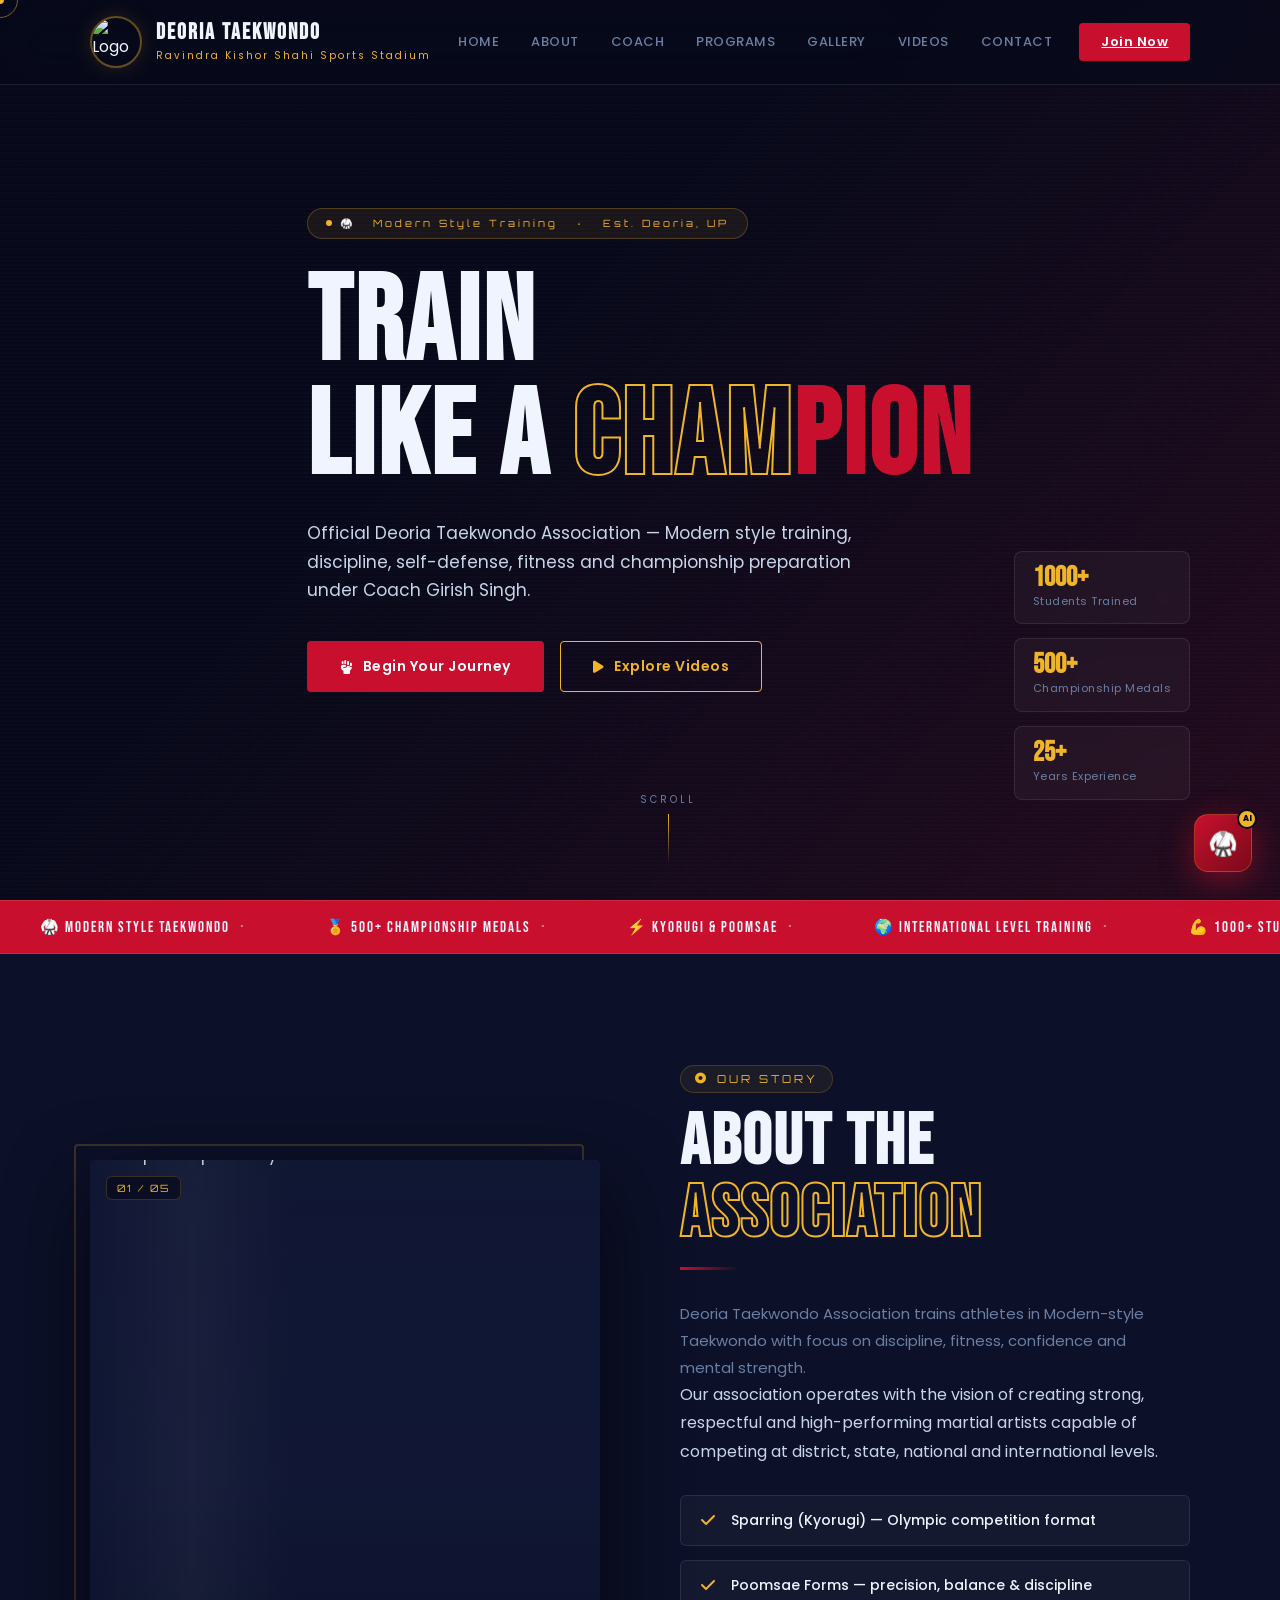
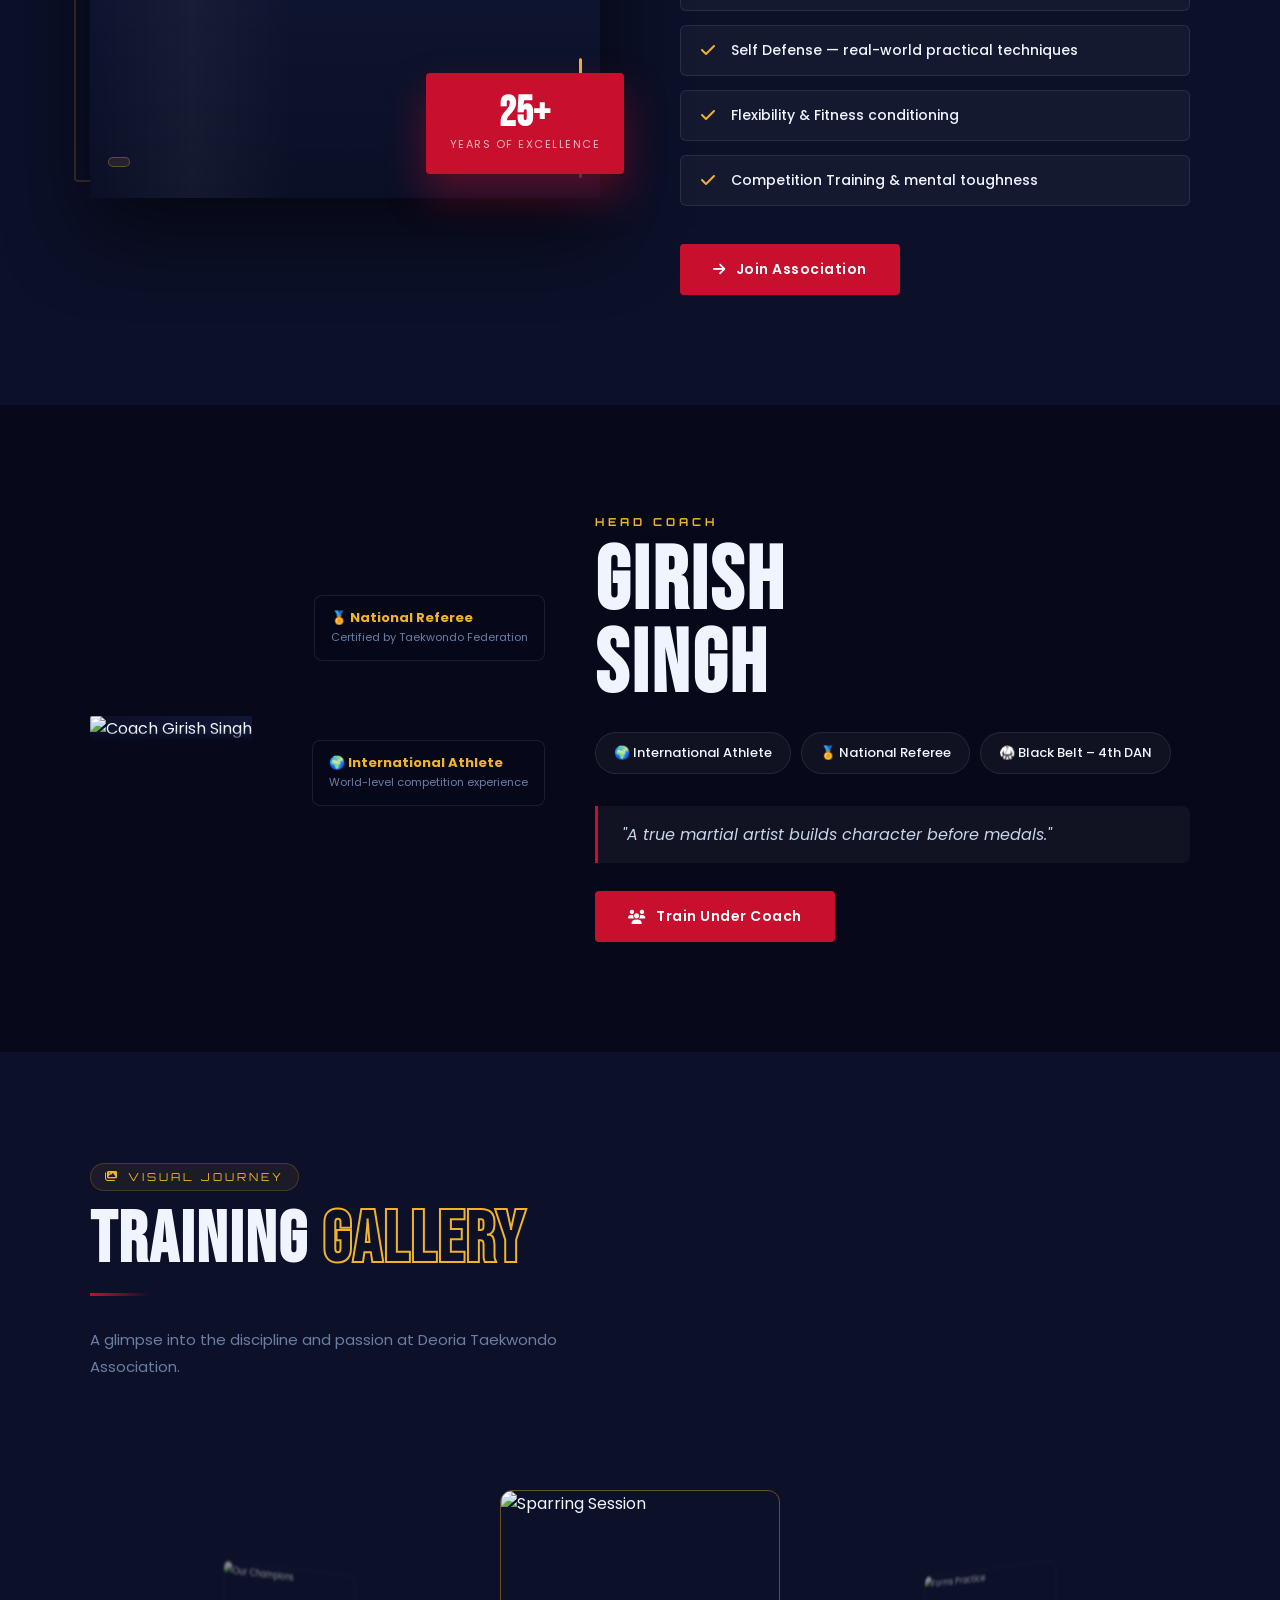
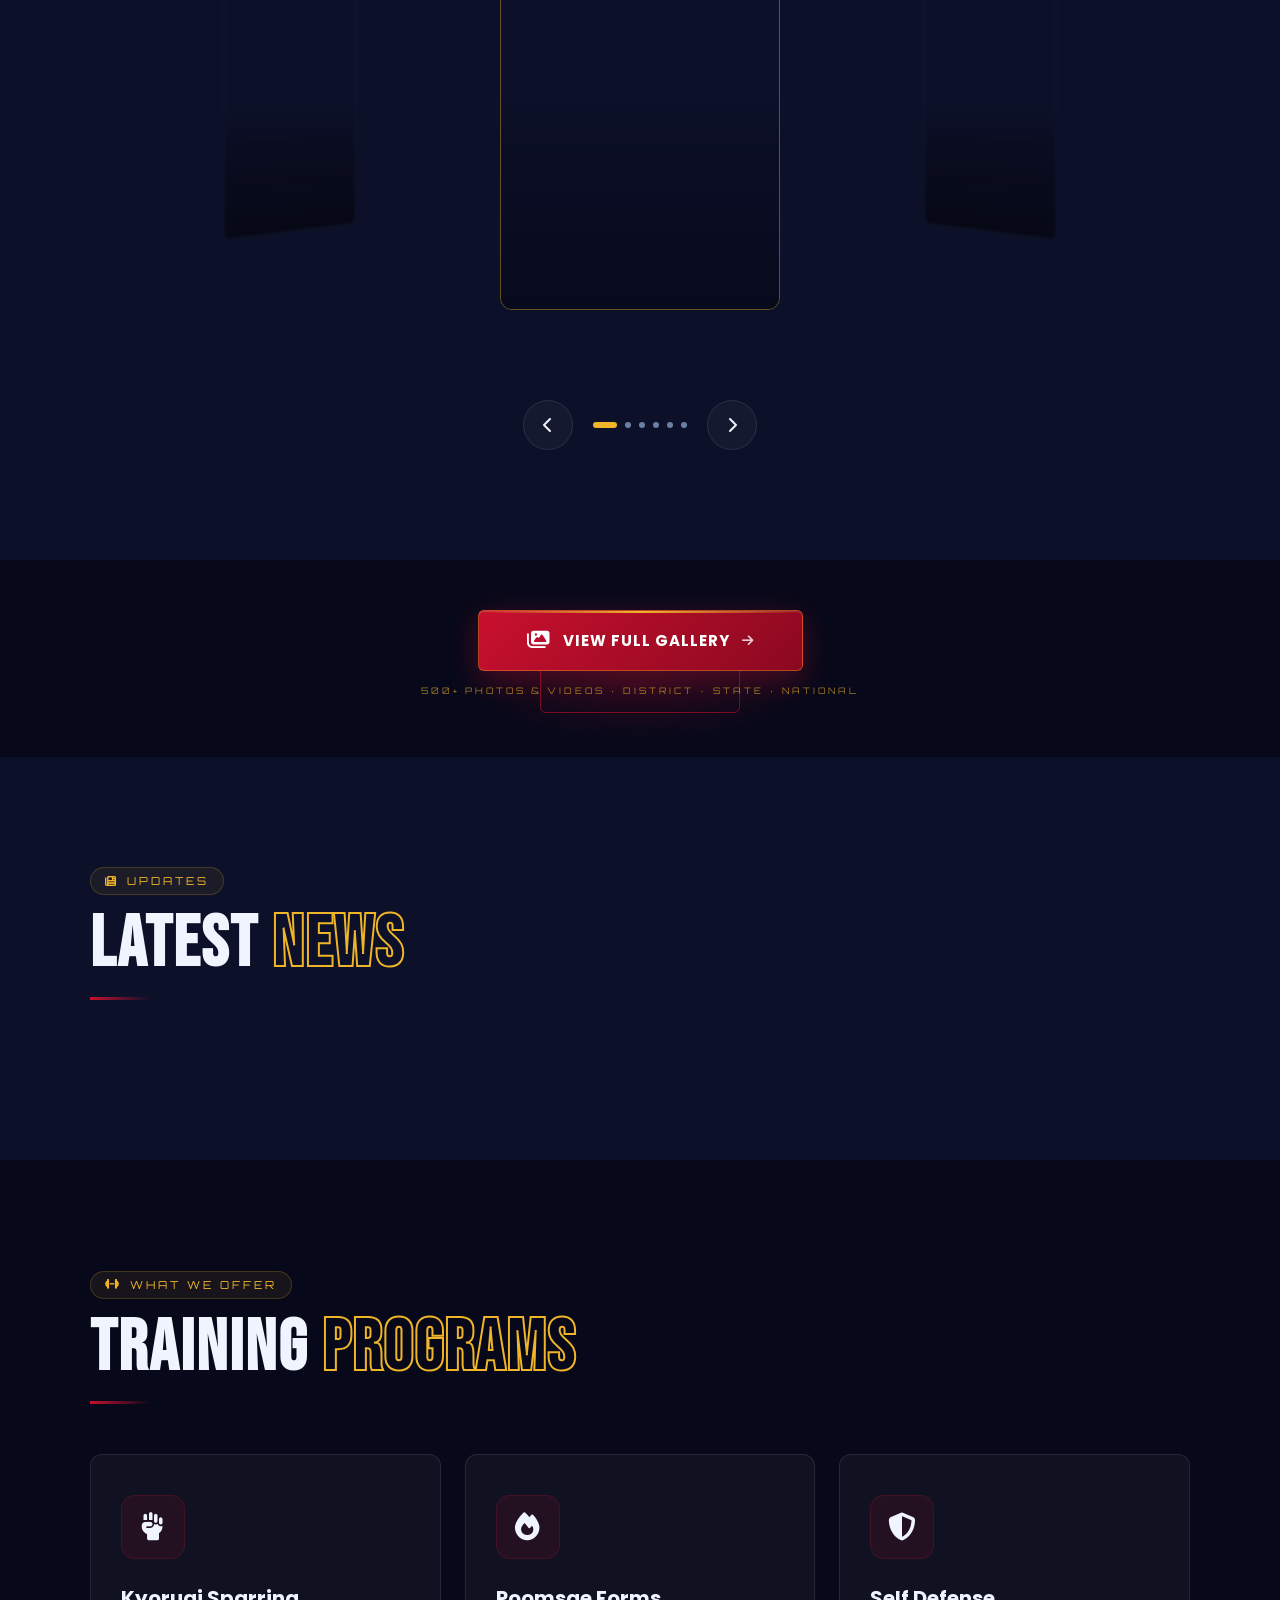
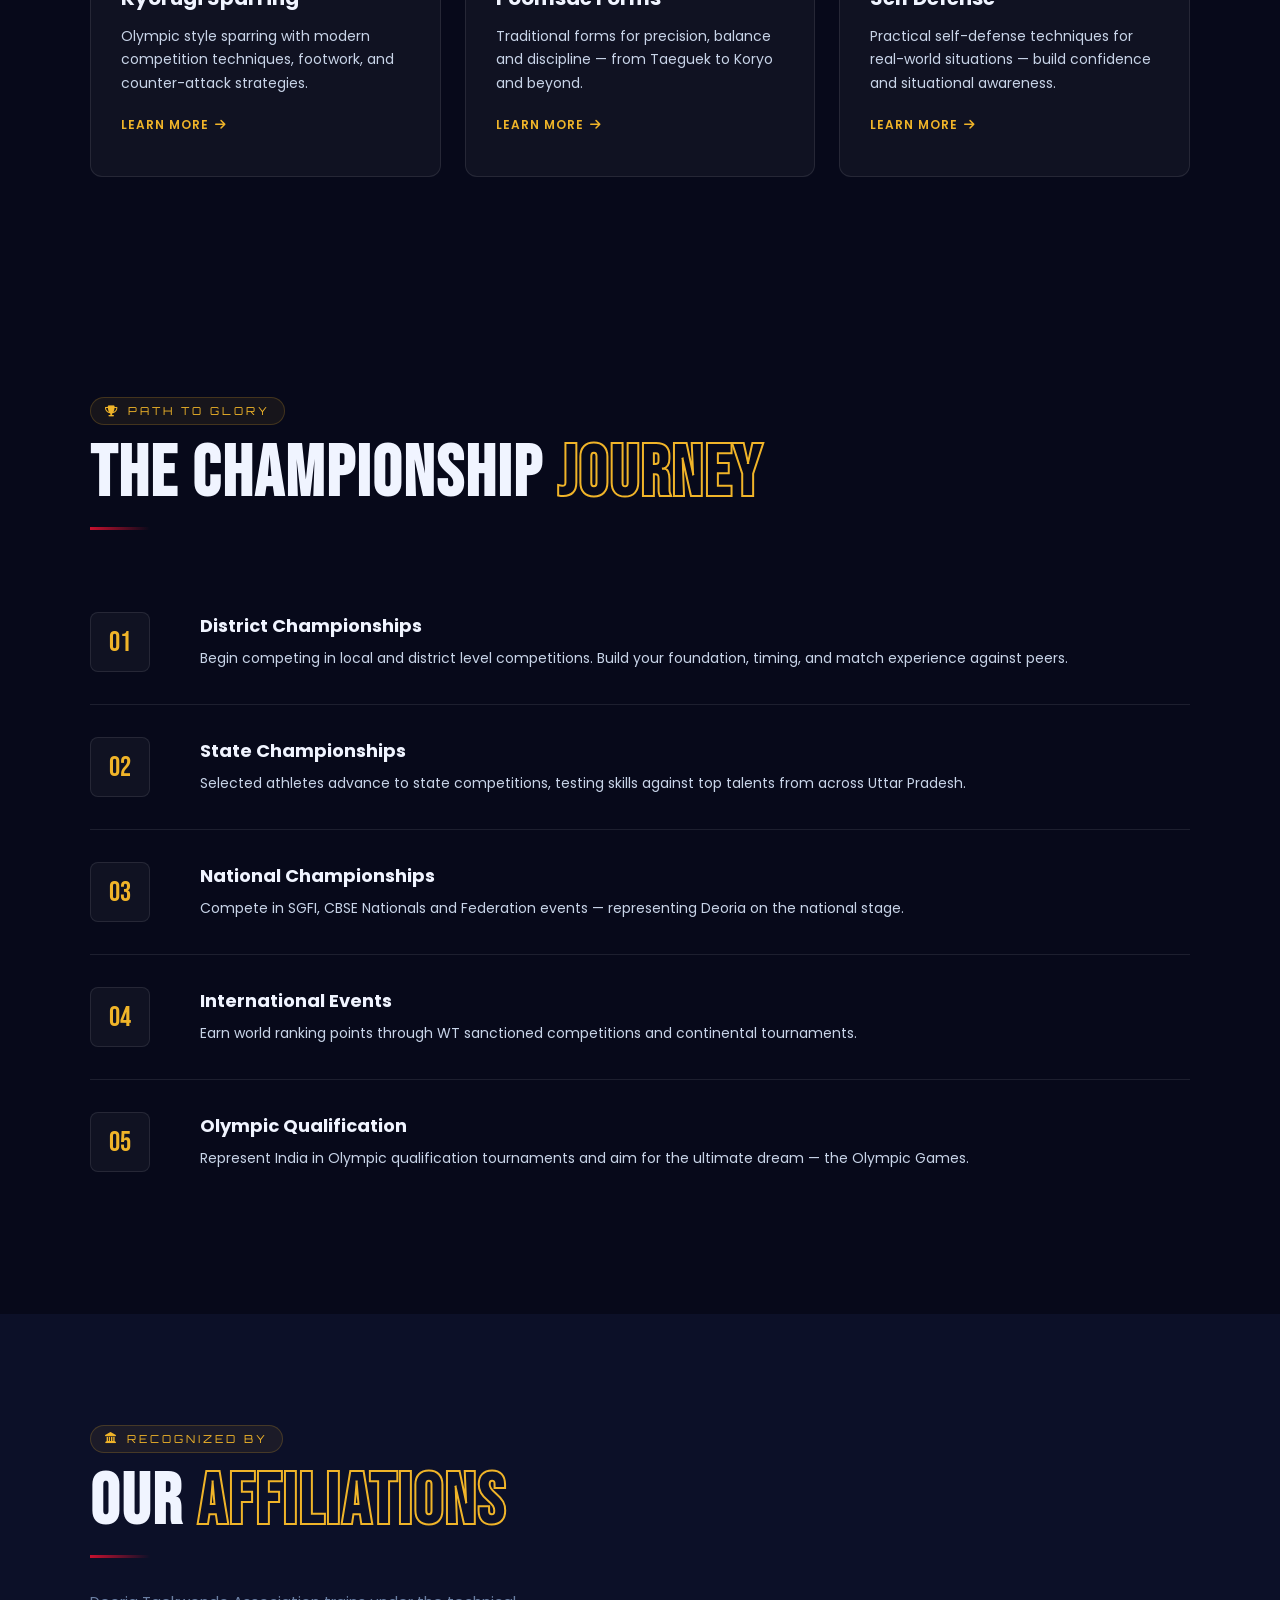
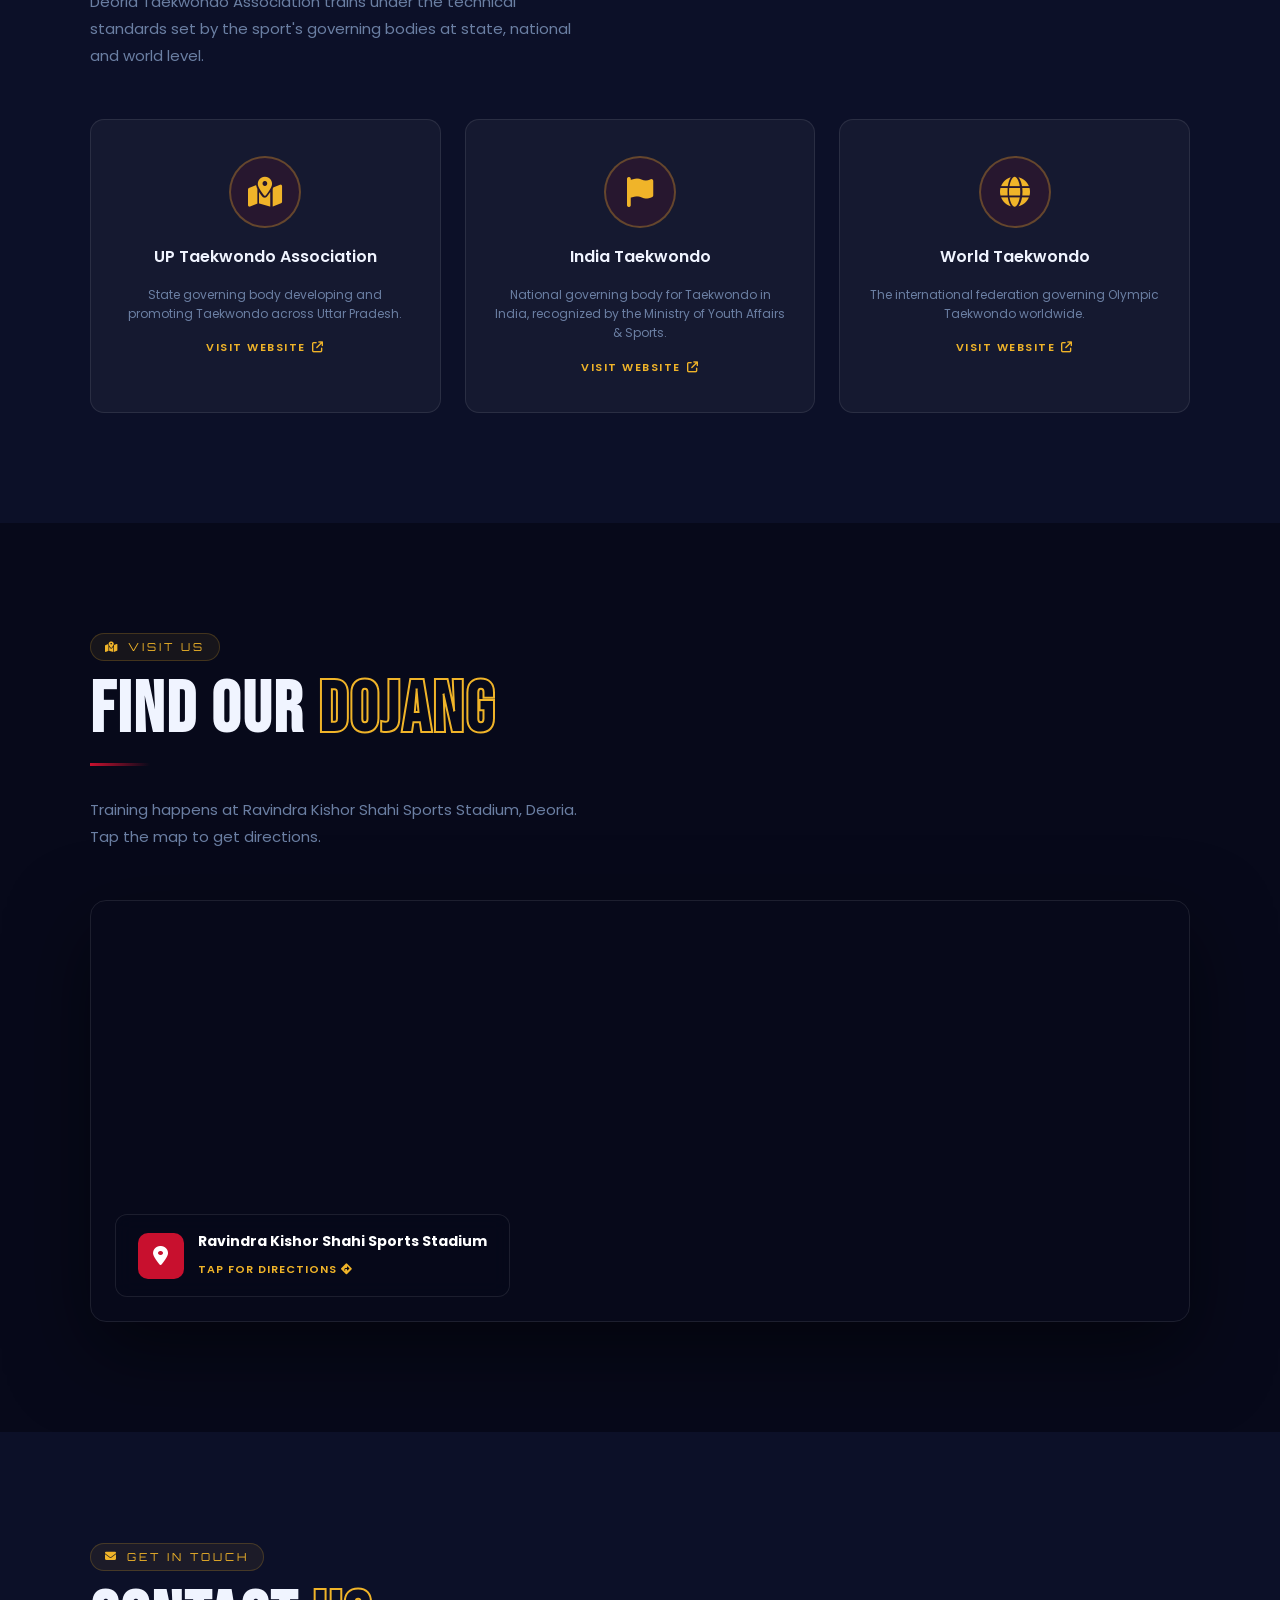
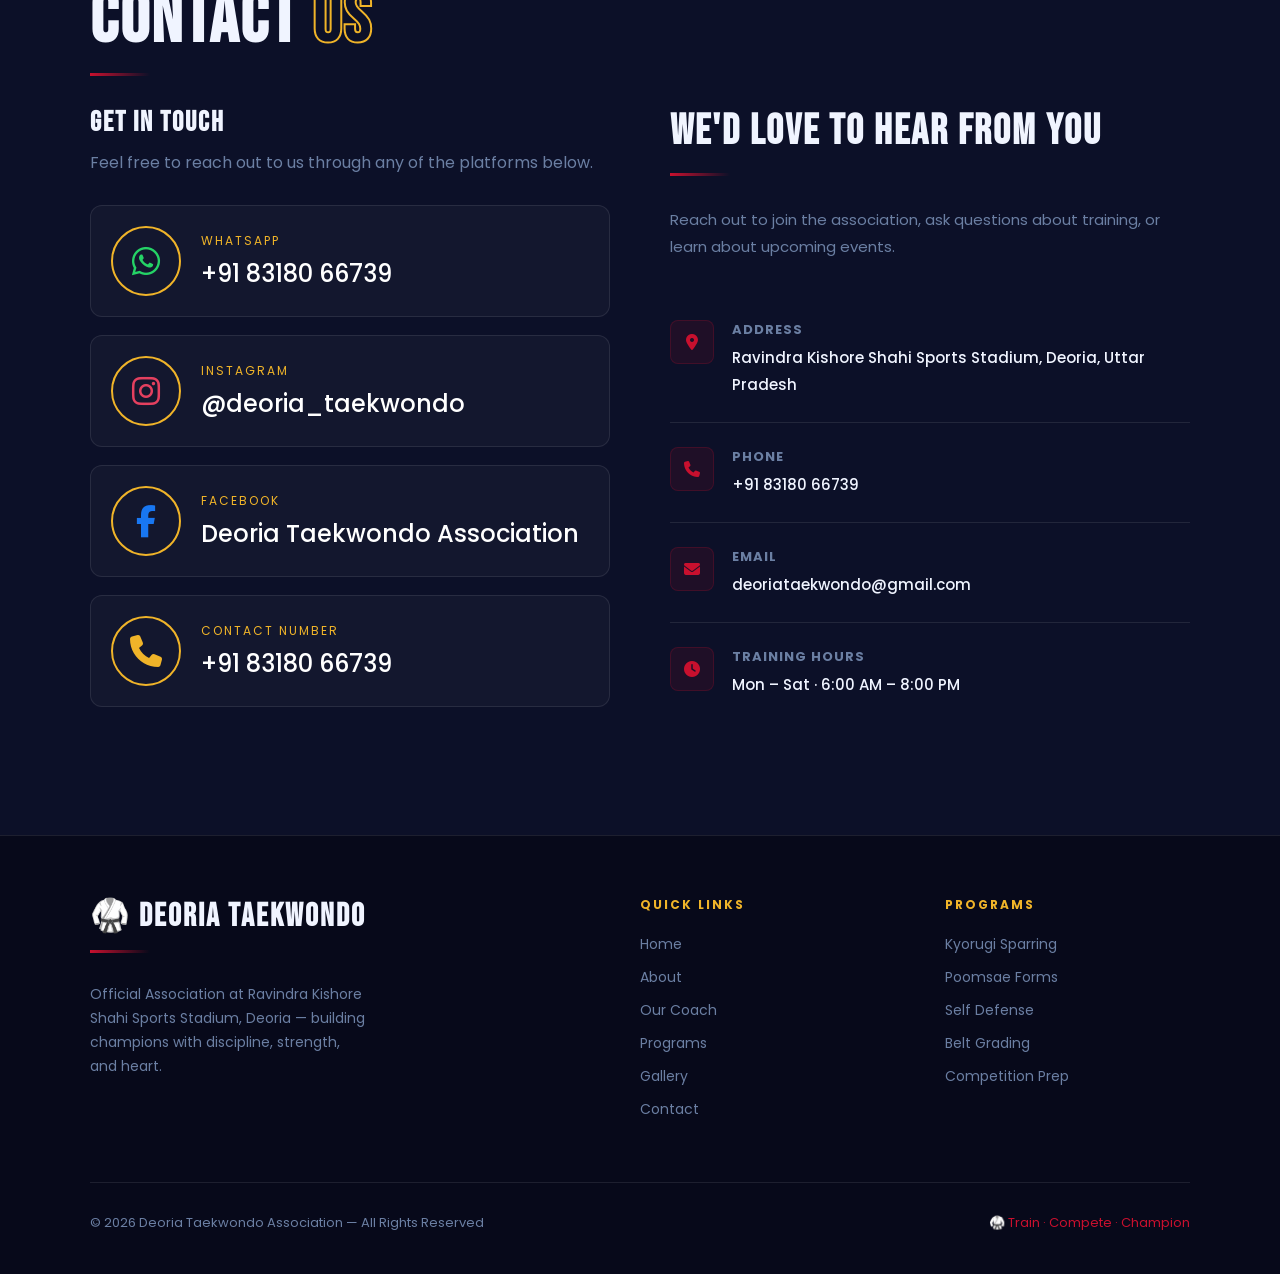
==== commit e327f9f8: "optimization" ====
--- a/index.html
+++ b/index.html
@@ -724,6 +724,52 @@
 }
 .program-card:hover .prog-arrow{gap:12px;}
 
+/* ═══ PROGRAM DETAIL MODAL ═══ */
+.prog-modal-overlay{
+  position:fixed;inset:0;z-index:9998;
+  background:rgba(4,6,16,0.82);backdrop-filter:blur(6px);
+  display:flex;align-items:center;justify-content:center;
+  padding:24px;opacity:0;pointer-events:none;transition:.35s ease;
+}
+.prog-modal-overlay.open{opacity:1;pointer-events:all;}
+.prog-modal{
+  width:100%;max-width:560px;max-height:85vh;overflow-y:auto;
+  background:linear-gradient(160deg,var(--navy2),var(--navy3));
+  border:1px solid var(--glass-border);border-radius:16px;
+  padding:44px 40px 40px;position:relative;
+  transform:translateY(30px) scale(0.97);transition:.4s cubic-bezier(.34,1.56,.64,1);
+  box-shadow:0 40px 100px rgba(0,0,0,0.6);
+}
+.prog-modal-overlay.open .prog-modal{transform:translateY(0) scale(1);}
+.prog-modal::before{
+  content:'';position:absolute;top:0;left:0;right:0;height:3px;
+  background:linear-gradient(90deg,var(--red),var(--gold));
+  border-radius:16px 16px 0 0;
+}
+.prog-modal-close{
+  position:absolute;top:18px;right:18px;width:34px;height:34px;
+  background:var(--glass);border:1px solid var(--glass-border);border-radius:8px;
+  display:flex;align-items:center;justify-content:center;color:var(--text);
+  cursor:pointer;transition:.25s;font-size:14px;
+}
+.prog-modal-close:hover{background:var(--red);border-color:var(--red);color:#fff;}
+.prog-modal .prog-icon{margin-bottom:22px;}
+.prog-modal h3{font-family:'Bebas Neue',sans-serif;font-size:34px;letter-spacing:1.5px;margin-bottom:6px;color:var(--white);}
+.prog-modal .prog-modal-tag{
+  font-family:'Orbitron',monospace;font-size:10px;letter-spacing:2.5px;color:var(--gold);
+  text-transform:uppercase;margin-bottom:18px;display:block;
+}
+.prog-modal p.prog-modal-desc{font-size:14.5px;color:var(--text);margin-bottom:22px;}
+.prog-modal-list{display:flex;flex-direction:column;gap:10px;margin-bottom:26px;}
+.prog-modal-list div{
+  display:flex;align-items:flex-start;gap:10px;font-size:13.5px;color:var(--text);
+}
+.prog-modal-list i{color:var(--gold);margin-top:3px;flex-shrink:0;}
+@media(max-width:600px){
+  .prog-modal{padding:34px 24px 28px;}
+  .prog-modal h3{font-size:28px;}
+}
+
 /* ═══ NEWS ═══ */
 .news{background:var(--navy2);}
 .news-grid{display:grid;grid-template-columns:repeat(auto-fit,minmax(280px,1fr));gap:20px;margin-top:50px;}
@@ -752,6 +798,59 @@
 .timeline-item:hover .timeline-num{background:var(--red);border-color:var(--red);color:white;}
 .timeline-content h3{font-size:18px;margin-bottom:8px;color:var(--white);}
 .timeline-content p{font-size:14px;line-height:1.7;}
+
+/* ═══ AFFILIATIONS ═══ */
+.affiliations{background:var(--navy2);}
+.affil-grid{display:grid;grid-template-columns:repeat(3,1fr);gap:24px;margin-top:50px;}
+.affil-card{
+  display:flex;flex-direction:column;align-items:center;text-align:center;gap:16px;
+  padding:36px 26px;background:var(--glass);border:1px solid var(--glass-border);
+  border-radius:14px;text-decoration:none;transition:.4s;position:relative;overflow:hidden;
+}
+.affil-card::before{
+  content:'';position:absolute;top:0;left:0;right:0;height:2px;
+  background:linear-gradient(90deg,var(--red),var(--gold));transform:scaleX(0);transition:.4s;transform-origin:left;
+}
+.affil-card:hover{transform:translateY(-10px);border-color:rgba(240,180,41,0.3);background:rgba(240,180,41,0.04);}
+.affil-card:hover::before{transform:scaleX(1);}
+.affil-icon{
+  width:72px;height:72px;border-radius:50%;background:rgba(200,16,46,0.1);
+  border:2px solid rgba(240,180,41,0.3);display:flex;align-items:center;justify-content:center;
+  font-size:30px;color:var(--gold);transition:.4s;
+}
+.affil-card:hover .affil-icon{background:var(--red);border-color:var(--red);color:#fff;transform:scale(1.08);}
+.affil-card h4{font-size:16px;color:var(--white);font-weight:600;}
+.affil-card p{font-size:12px;color:var(--muted);line-height:1.6;}
+.affil-visit{font-size:11px;letter-spacing:1.5px;color:var(--gold);text-transform:uppercase;font-weight:600;display:flex;align-items:center;gap:6px;}
+@media(max-width:768px){.affil-grid{grid-template-columns:1fr;}}
+
+/* ═══ MAP / FIND US ═══ */
+.find-us{background:var(--navy);}
+.map-wrap{
+  position:relative;border-radius:16px;overflow:hidden;
+  border:1px solid var(--glass-border);box-shadow:0 30px 80px rgba(0,0,0,0.5);
+  margin-top:50px;
+}
+.map-wrap iframe{width:100%;height:420px;display:block;border:0;filter:grayscale(0.15) contrast(1.05);}
+.map-overlay-link{
+  position:absolute;left:24px;bottom:24px;z-index:3;
+  display:flex;align-items:center;gap:14px;
+  background:rgba(7,9,26,0.85);backdrop-filter:blur(10px);
+  border:1px solid var(--glass-border);border-radius:12px;
+  padding:16px 22px;text-decoration:none;transition:.3s;
+  max-width:90%;
+}
+.map-overlay-link:hover{border-color:var(--gold);transform:translateY(-3px);box-shadow:0 15px 40px rgba(240,180,41,0.15);}
+.map-overlay-link .moi{
+  width:46px;height:46px;flex-shrink:0;border-radius:10px;background:var(--red);
+  display:flex;align-items:center;justify-content:center;font-size:20px;color:#fff;
+}
+.map-overlay-link h4{font-size:14px;color:#fff;margin-bottom:3px;}
+.map-overlay-link span{font-size:11px;color:var(--gold);letter-spacing:1px;text-transform:uppercase;font-weight:600;}
+@media(max-width:600px){
+  .map-wrap iframe{height:320px;}
+  .map-overlay-link{left:12px;right:12px;bottom:12px;padding:12px 16px;}
+}
 
 /* ═══ CONTACT ═══ */
 .contact{background:var(--navy2);}
@@ -823,6 +922,33 @@
 .fab-tip{position:absolute;right:68px;top:50%;transform:translateY(-50%);background:var(--navy2);border:1px solid var(--glass-border);color:#fff;font-family:'Poppins',sans-serif;font-size:12px;font-weight:600;padding:7px 14px;border-radius:8px;white-space:nowrap;opacity:0;pointer-events:none;transition:.3s;}
 .chat-fab:hover .fab-tip{opacity:1;}
 @keyframes fabFloat{0%,100%{transform:translateY(0);}50%{transform:translateY(-6px);}}
+
+/* Auto-appearing nudge bubble (one-time) */
+.fab-nudge{
+  position:absolute;right:70px;bottom:6px;
+  background:var(--navy2);border:1px solid rgba(240,180,41,0.35);
+  color:#fff;font-family:'Poppins',sans-serif;font-size:12.5px;font-weight:500;
+  padding:12px 16px;border-radius:12px;border-bottom-right-radius:3px;
+  white-space:nowrap;box-shadow:0 15px 40px rgba(0,0,0,0.5);
+  opacity:0;transform:translateY(8px) scale(0.94);pointer-events:none;
+  transition:opacity .4s ease, transform .4s cubic-bezier(.34,1.56,.64,1);
+}
+.fab-nudge.show{opacity:1;transform:translateY(0) scale(1);pointer-events:all;}
+.fab-nudge::after{
+  content:'';position:absolute;right:-6px;bottom:14px;
+  width:12px;height:12px;background:var(--navy2);
+  border-right:1px solid rgba(240,180,41,0.35);border-bottom:1px solid rgba(240,180,41,0.35);
+  transform:rotate(-45deg);
+}
+.fab-nudge .fn-close{
+  position:absolute;top:-8px;left:-8px;width:20px;height:20px;background:var(--cb-red);
+  border-radius:50%;display:flex;align-items:center;justify-content:center;font-size:9px;cursor:pointer;
+  border:2px solid var(--navy);
+}
+@media(max-width:600px){
+  .fab-nudge{right:66px;font-size:11.5px;padding:10px 14px;max-width:180px;white-space:normal;}
+}
+
 .chat-panel{position:fixed;bottom:100px;right:28px;width:380px;height:580px;background:var(--cb-bg);border-radius:20px;border:1px solid var(--cb-border);box-shadow:0 30px 80px rgba(0,0,0,0.7);display:flex;flex-direction:column;z-index:9997;overflow:hidden;transform:translateY(20px) scale(0.96);opacity:0;pointer-events:none;transition:all .35s cubic-bezier(.34,1.56,.64,1);}
 .chat-panel.open{transform:translateY(0) scale(1);opacity:1;pointer-events:all;}
 .cp-header{background:linear-gradient(135deg,#06101e,#0b1830);border-bottom:1px solid var(--cb-border);padding:14px 16px;display:flex;align-items:center;gap:10px;flex-shrink:0;position:relative;overflow:hidden;}
@@ -1188,19 +1314,19 @@
     <div class="red-line"></div>
   </div>
   <div class="program-grid">
-    <div class="program-card">
+    <div class="program-card" data-program="kyorugi">
       <div class="prog-icon"><i class="fas fa-fist-raised"></i></div>
       <h3>Kyorugi Sparring</h3>
       <p>Olympic style sparring with modern competition techniques, footwork, and counter-attack strategies.</p>
       <div class="prog-arrow">Learn More <i class="fas fa-arrow-right"></i></div>
     </div>
-    <div class="program-card">
+    <div class="program-card" data-program="poomsae">
       <div class="prog-icon"><i class="fas fa-fire"></i></div>
       <h3>Poomsae Forms</h3>
       <p>Traditional forms for precision, balance and discipline — from Taeguek to Koryo and beyond.</p>
       <div class="prog-arrow">Learn More <i class="fas fa-arrow-right"></i></div>
     </div>
-    <div class="program-card">
+    <div class="program-card" data-program="selfdefense">
       <div class="prog-icon"><i class="fas fa-shield-halved"></i></div>
       <h3>Self Defense</h3>
       <p>Practical self-defense techniques for real-world situations — build confidence and situational awareness.</p>
@@ -1209,6 +1335,19 @@
   </div>
 </div>
 </section>
+
+<!-- ═══ PROGRAM DETAIL MODAL ═══ -->
+<div class="prog-modal-overlay" id="progModalOverlay">
+  <div class="prog-modal" id="progModal">
+    <div class="prog-modal-close" id="progModalClose"><i class="fas fa-times"></i></div>
+    <div class="prog-icon" id="progModalIcon"><i class="fas fa-fist-raised"></i></div>
+    <span class="prog-modal-tag" id="progModalTag">Program</span>
+    <h3 id="progModalTitle">Kyorugi Sparring</h3>
+    <p class="prog-modal-desc" id="progModalDesc"></p>
+    <div class="prog-modal-list" id="progModalList"></div>
+    <a href="#contact" class="btn" id="progModalCta"><i class="fas fa-arrow-right"></i> Enquire About This Program</a>
+  </div>
+</div>
 
 <!-- OLYMPIC JOURNEY -->
 <section class="olympic reveal">
@@ -1240,6 +1379,60 @@
       <div class="timeline-content"><h3>Olympic Qualification</h3><p>Represent India in Olympic qualification tournaments and aim for the ultimate dream — the Olympic Games.</p></div>
     </div>
   </div>
+</div>
+</section>
+
+<!-- ═══ AFFILIATIONS ═══ -->
+<section class="affiliations reveal" id="affiliations">
+<div class="container">
+  <div class="section-title">
+    <div class="section-label"><i class="fas fa-landmark"></i> Recognized By</div>
+    <h2>Our <span>Affiliations</span></h2>
+    <div class="red-line"></div>
+    <p>Deoria Taekwondo Association trains under the technical standards set by the sport's governing bodies at state, national and world level.</p>
+  </div>
+  <div class="affil-grid">
+    <a href="https://www.uptaekwondo.com/" target="_blank" rel="noopener" class="affil-card">
+      <div class="affil-icon"><i class="fas fa-map-marked-alt"></i></div>
+      <h4>UP Taekwondo Association</h4>
+      <p>State governing body developing and promoting Taekwondo across Uttar Pradesh.</p>
+      <span class="affil-visit">Visit Website <i class="fas fa-arrow-up-right-from-square"></i></span>
+    </a>
+    <a href="https://www.indiataekwondo.com/" target="_blank" rel="noopener" class="affil-card">
+      <div class="affil-icon"><i class="fas fa-flag"></i></div>
+      <h4>India Taekwondo</h4>
+      <p>National governing body for Taekwondo in India, recognized by the Ministry of Youth Affairs &amp; Sports.</p>
+      <span class="affil-visit">Visit Website <i class="fas fa-arrow-up-right-from-square"></i></span>
+    </a>
+    <a href="https://www.worldtaekwondo.org/" target="_blank" rel="noopener" class="affil-card">
+      <div class="affil-icon"><i class="fas fa-globe"></i></div>
+      <h4>World Taekwondo</h4>
+      <p>The international federation governing Olympic Taekwondo worldwide.</p>
+      <span class="affil-visit">Visit Website <i class="fas fa-arrow-up-right-from-square"></i></span>
+    </a>
+  </div>
+</div>
+</section>
+
+<!-- ═══ FIND US / MAP ═══ -->
+<section class="find-us reveal" id="find-us">
+<div class="container">
+  <div class="section-title">
+    <div class="section-label"><i class="fas fa-map-location-dot"></i> Visit Us</div>
+    <h2>Find Our <span>Dojang</span></h2>
+    <div class="red-line"></div>
+    <p>Training happens at Ravindra Kishor Shahi Sports Stadium, Deoria. Tap the map to get directions.</p>
+  </div>
+  <a class="map-wrap" href="https://www.google.com/maps/dir/?api=1&destination=Ravindra+Kishor+Shahi+Sports+Stadium,+Deoria,+Uttar+Pradesh" target="_blank" rel="noopener" style="display:block;text-decoration:none;">
+    <iframe src="https://www.google.com/maps?q=Ravindra+Kishor+Shahi+Sports+Stadium,+Deoria,+Uttar+Pradesh&output=embed" loading="lazy" referrerpolicy="no-referrer-when-downgrade" title="Ravindra Kishor Shahi Sports Stadium, Deoria — Map"></iframe>
+    <div class="map-overlay-link">
+      <div class="moi"><i class="fas fa-location-dot"></i></div>
+      <div>
+        <h4>Ravindra Kishor Shahi Sports Stadium</h4>
+        <span>Tap for Directions <i class="fas fa-diamond-turn-right"></i></span>
+      </div>
+    </div>
+  </a>
 </div>
 </section>
 
@@ -1337,6 +1530,10 @@
   <span class="fab-icon">🥋</span>
   <div class="fab-notif">AI</div>
   <div class="fab-tip">Ask Coach AI 💬</div>
+  <div class="fab-nudge" id="fabNudge">
+    <div class="fn-close" id="fabNudgeClose"><i class="fas fa-times"></i></div>
+    👋 Hey! I'm Coach AI — ask me anything about Taekwondo training here.
+  </div>
 </div>
 
 <div class="chat-panel" id="chatPanel">
@@ -1459,8 +1656,118 @@
   resetTimer();
 })();
 
-
-
+/* ═══ PROGRAM DETAIL MODAL ═══ */
+(function(){
+  const data = {
+    kyorugi: {
+      icon: 'fa-fist-raised',
+      tag: 'Sparring · Kyorugi',
+      title: 'Kyorugi Sparring',
+      desc: 'Olympic-style full-contact sparring where students learn real-time distancing, footwork and scoring technique under competition rules. Training moves from controlled drills to live sparring as skill and control develop.',
+      points: [
+        'Footwork, distancing & guard fundamentals',
+        'Scoring kicks: roundhouse, side, back & spin kicks',
+        'Counter-attacking and defensive strategy',
+        'Protective gear (hogu, headgear) sparring practice',
+        'Competition rules, refereeing & match simulation'
+      ]
+    },
+    poomsae: {
+      icon: 'fa-fire',
+      tag: 'Forms · Poomsae',
+      title: 'Poomsae Forms',
+      desc: 'A structured journey through the official Taeguek and Black Belt (Yudanja) forms, building balance, precision, breathing control and stance work — the technical backbone of every Taekwondo practitioner.',
+      points: [
+        'Taeguek 1–8 progression for colour belts',
+        'Black belt forms: Koryo, Keumgang, Taebaek & beyond',
+        'Stance accuracy, rhythm & breath control',
+        'Power, balance and technical precision drills',
+        'Preparation for grading and Poomsae competitions'
+      ]
+    },
+    selfdefense: {
+      icon: 'fa-shield-halved',
+      tag: 'Practical Training',
+      title: 'Self Defense',
+      desc: 'Practical, real-world self-defense built on Taekwondo fundamentals — designed to build situational awareness, quick reactions and the confidence to protect yourself in everyday situations.',
+      points: [
+        'Grip & grab escapes for common real-life scenarios',
+        'Strikes, blocks and close-range techniques',
+        'Situational awareness and de-escalation basics',
+        'Confidence and reaction-time building drills',
+        'Practical sessions for both kids and adults'
+      ]
+    }
+  };
+
+  const cards   = document.querySelectorAll('.program-card');
+  const overlay = document.getElementById('progModalOverlay');
+  const modal   = document.getElementById('progModal');
+  const closeBtn= document.getElementById('progModalClose');
+  const iconEl  = document.getElementById('progModalIcon');
+  const tagEl   = document.getElementById('progModalTag');
+  const titleEl = document.getElementById('progModalTitle');
+  const descEl  = document.getElementById('progModalDesc');
+  const listEl  = document.getElementById('progModalList');
+
+  function openModal(key){
+    const d = data[key];
+    if(!d) return;
+    iconEl.innerHTML = '<i class="fas '+d.icon+'"></i>';
+    tagEl.textContent = d.tag;
+    titleEl.textContent = d.title;
+    descEl.textContent = d.desc;
+    listEl.innerHTML = d.points.map(p=>'<div><i class="fas fa-check"></i><span>'+p+'</span></div>').join('');
+    overlay.classList.add('open');
+    document.body.style.overflow = 'hidden';
+  }
+  function closeModal(){
+    overlay.classList.remove('open');
+    document.body.style.overflow = '';
+  }
+
+  cards.forEach(card=>{
+    card.addEventListener('click', ()=> openModal(card.dataset.program));
+  });
+  closeBtn.addEventListener('click', closeModal);
+  overlay.addEventListener('click', e=>{ if(e.target === overlay) closeModal(); });
+  document.addEventListener('keydown', e=>{ if(e.key === 'Escape') closeModal(); });
+})();
+
+/* ═══ AI ASSISTANT ONE-TIME NUDGE POPUP ═══ */
+(function(){
+  const fab   = document.getElementById('chatFab');
+  const nudge = document.getElementById('fabNudge');
+  const nudgeClose = document.getElementById('fabNudgeClose');
+  const panel = document.getElementById('chatPanel');
+  if(!fab || !nudge) return;
+
+  const SEEN_KEY = 'dta_ai_nudge_seen';
+
+  function hideNudge(){
+    nudge.classList.remove('show');
+  }
+
+  try{
+    if(!localStorage.getItem(SEEN_KEY)){
+      setTimeout(()=>{
+        // Don't show if chat is already open
+        if(!panel.classList.contains('open')){
+          nudge.classList.add('show');
+          localStorage.setItem(SEEN_KEY, '1');
+          // auto-hide after 8s if ignored
+          setTimeout(hideNudge, 8000);
+        }
+      }, 10000);
+    }
+  }catch(e){ /* localStorage unavailable, skip silently */ }
+
+  nudgeClose.addEventListener('click', (e)=>{
+    e.stopPropagation();
+    hideNudge();
+  });
+  fab.addEventListener('click', hideNudge);
+})();
 
 // Close menu when clicking outside it
 document.addEventListener("click", (e) => {
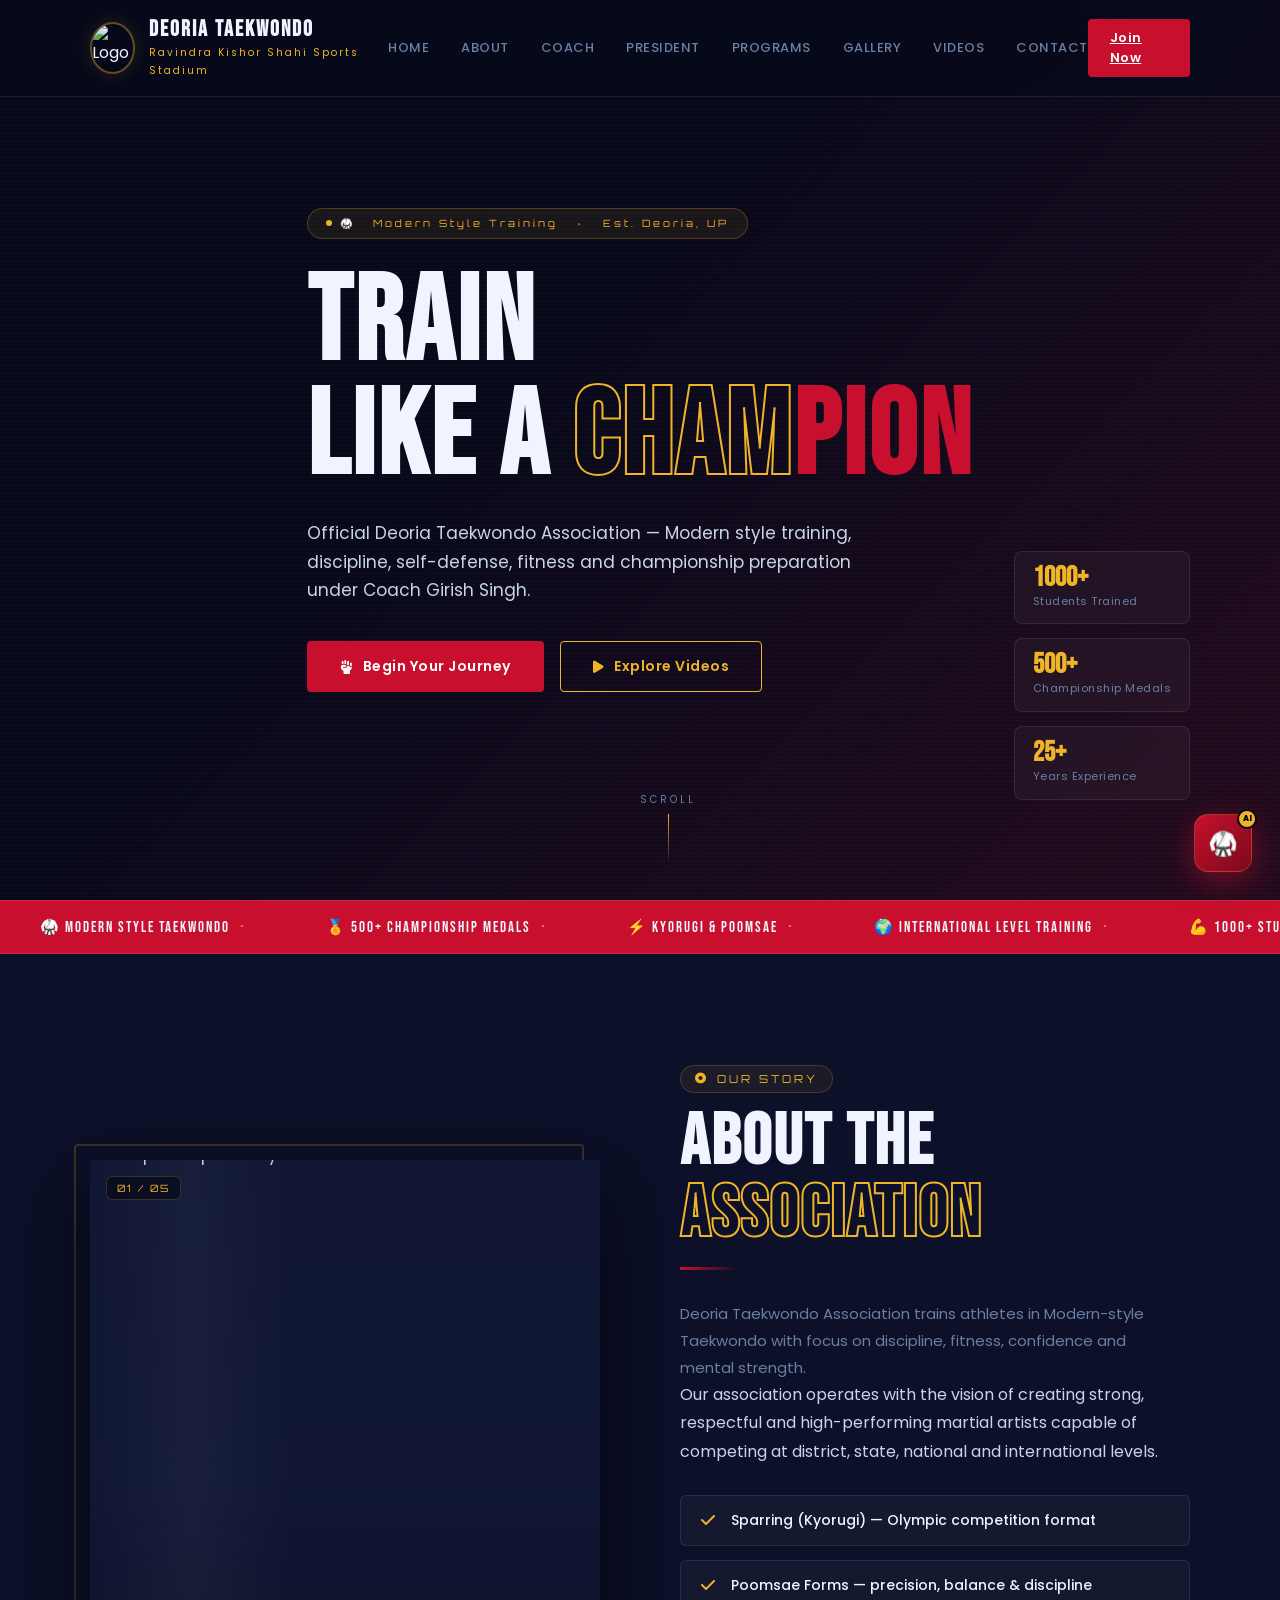
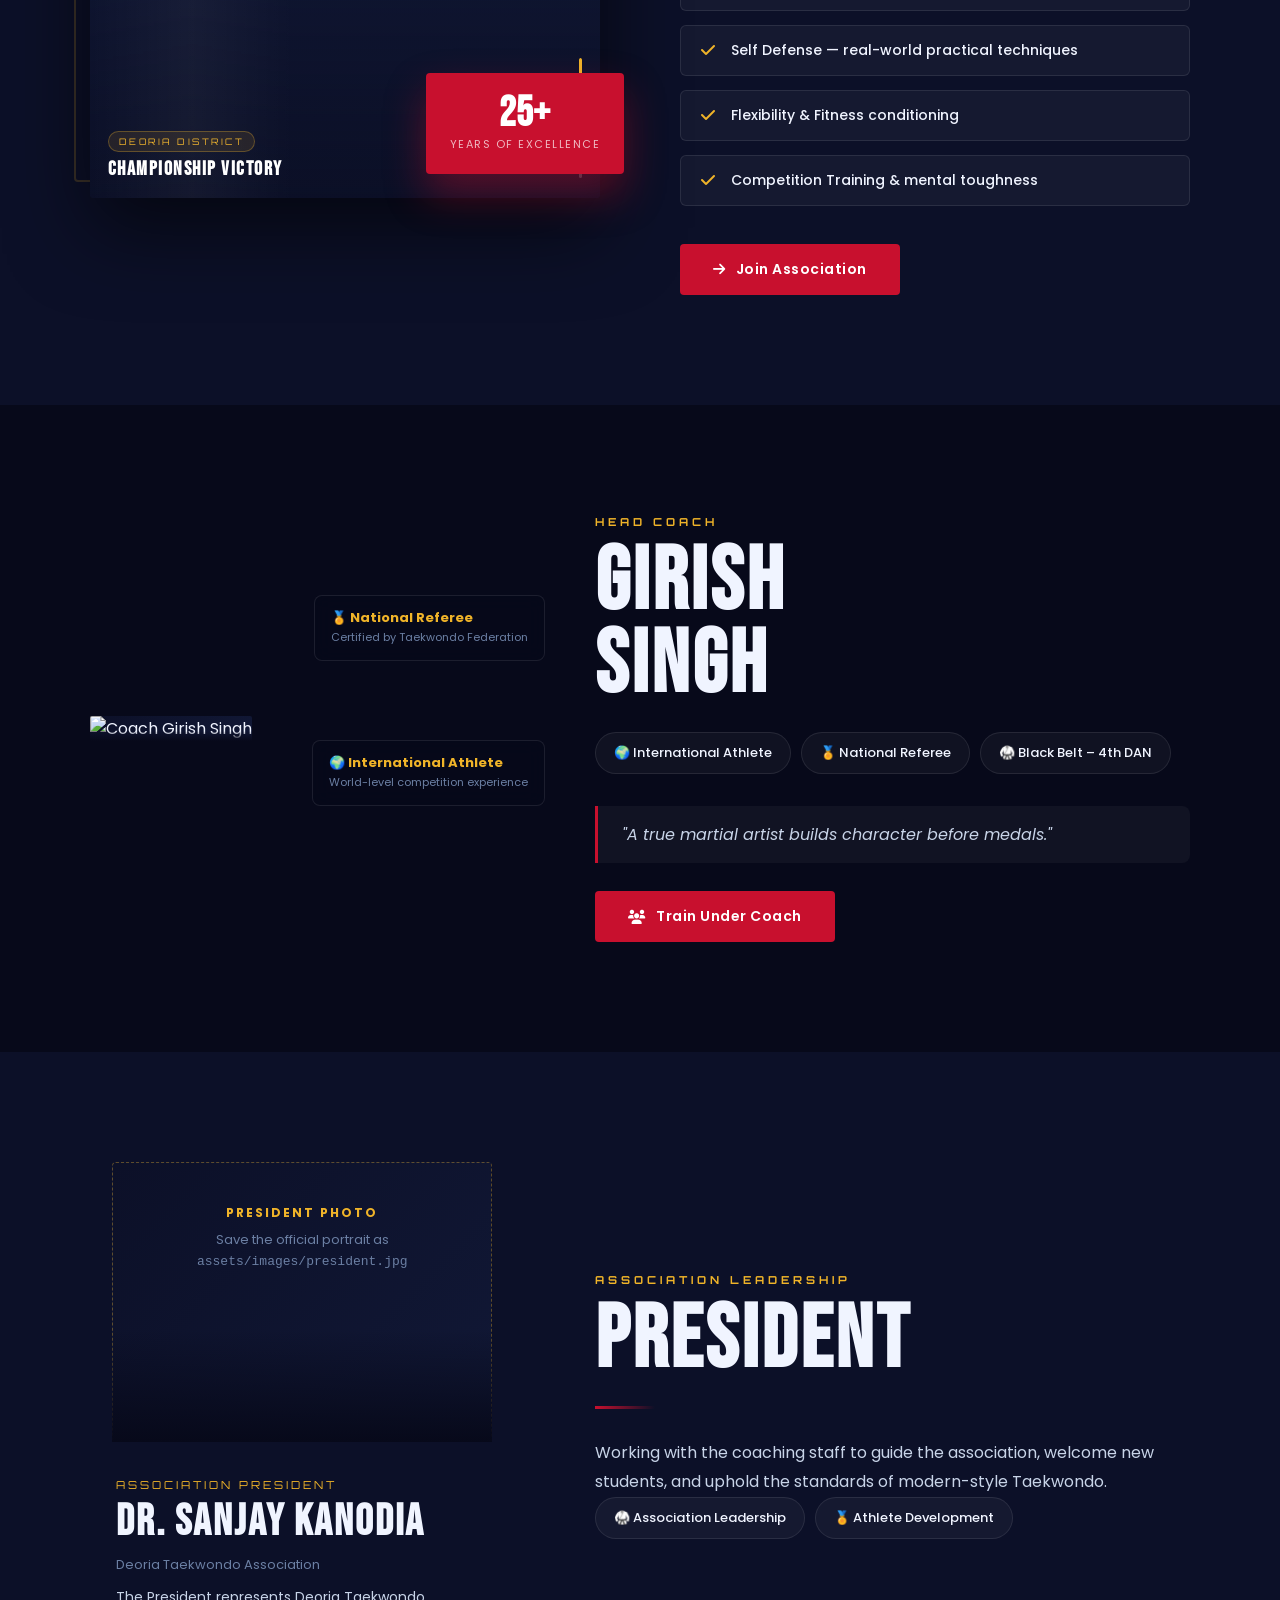
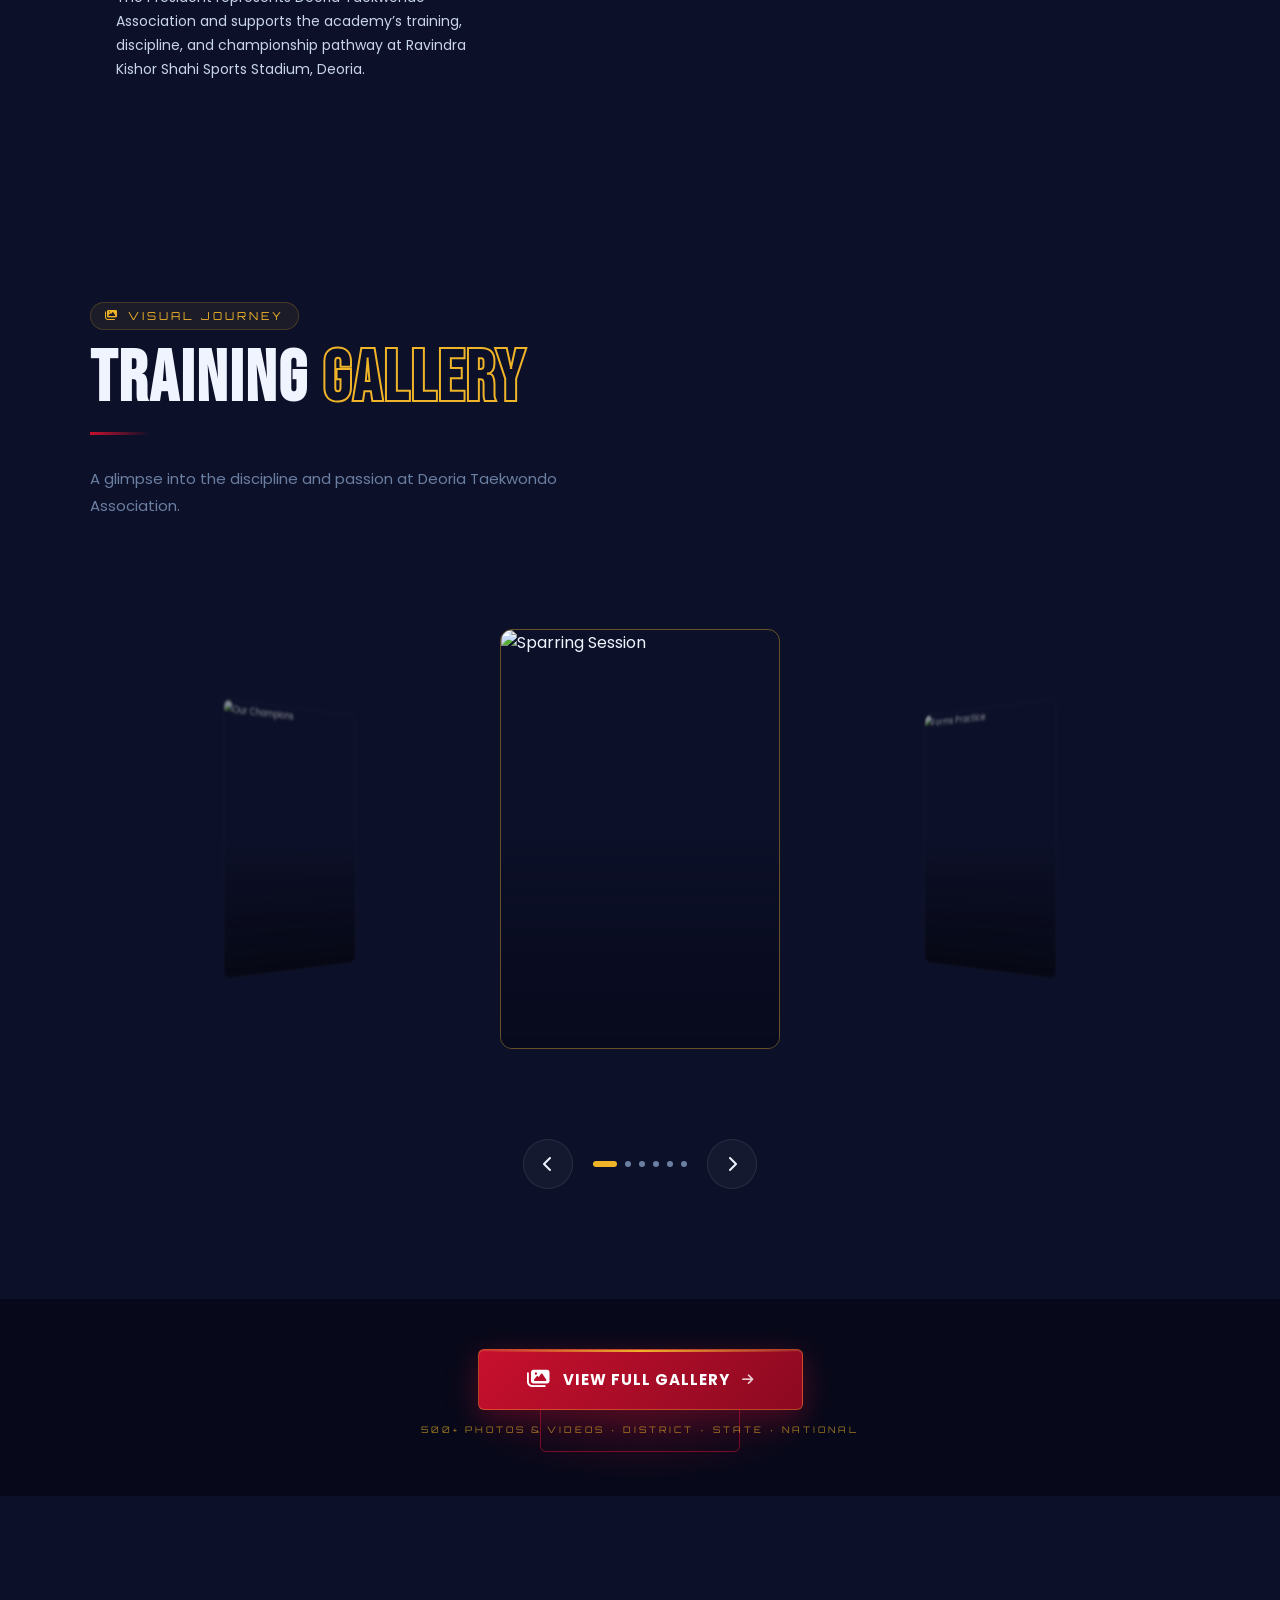
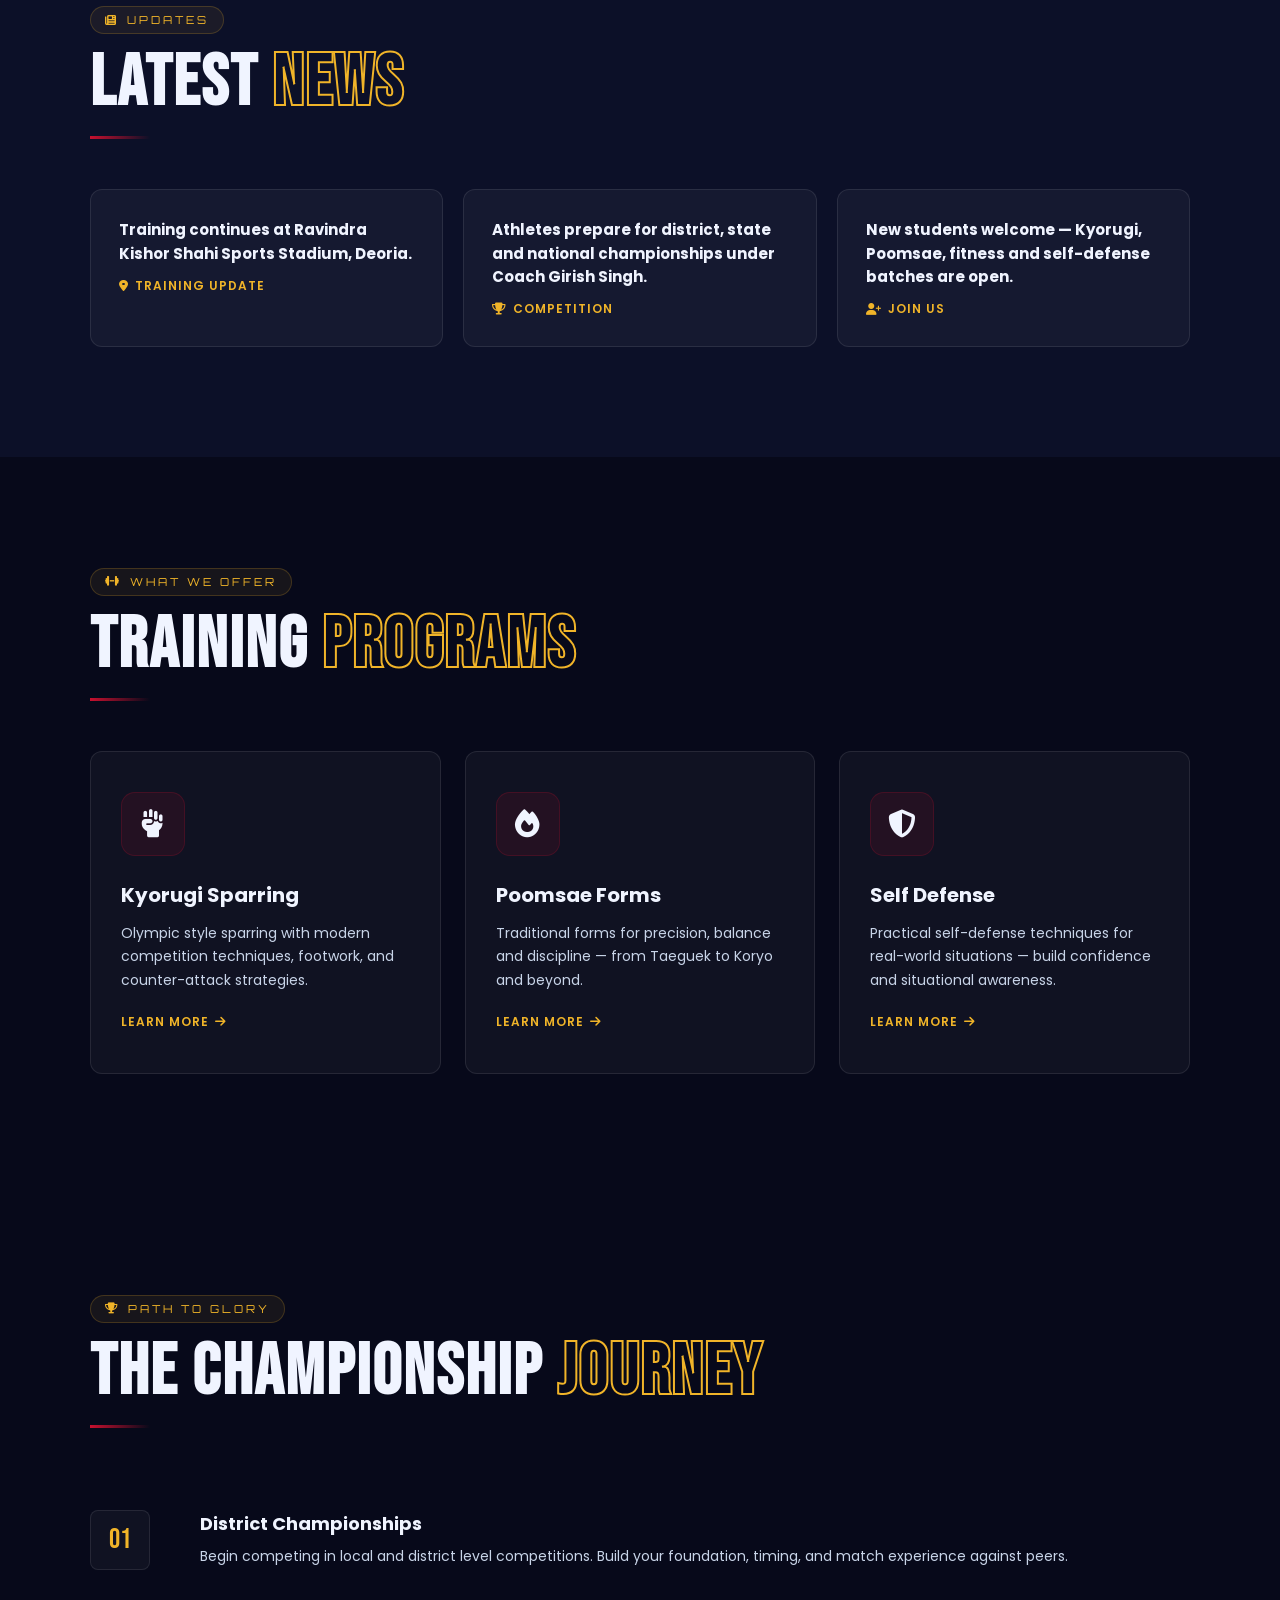
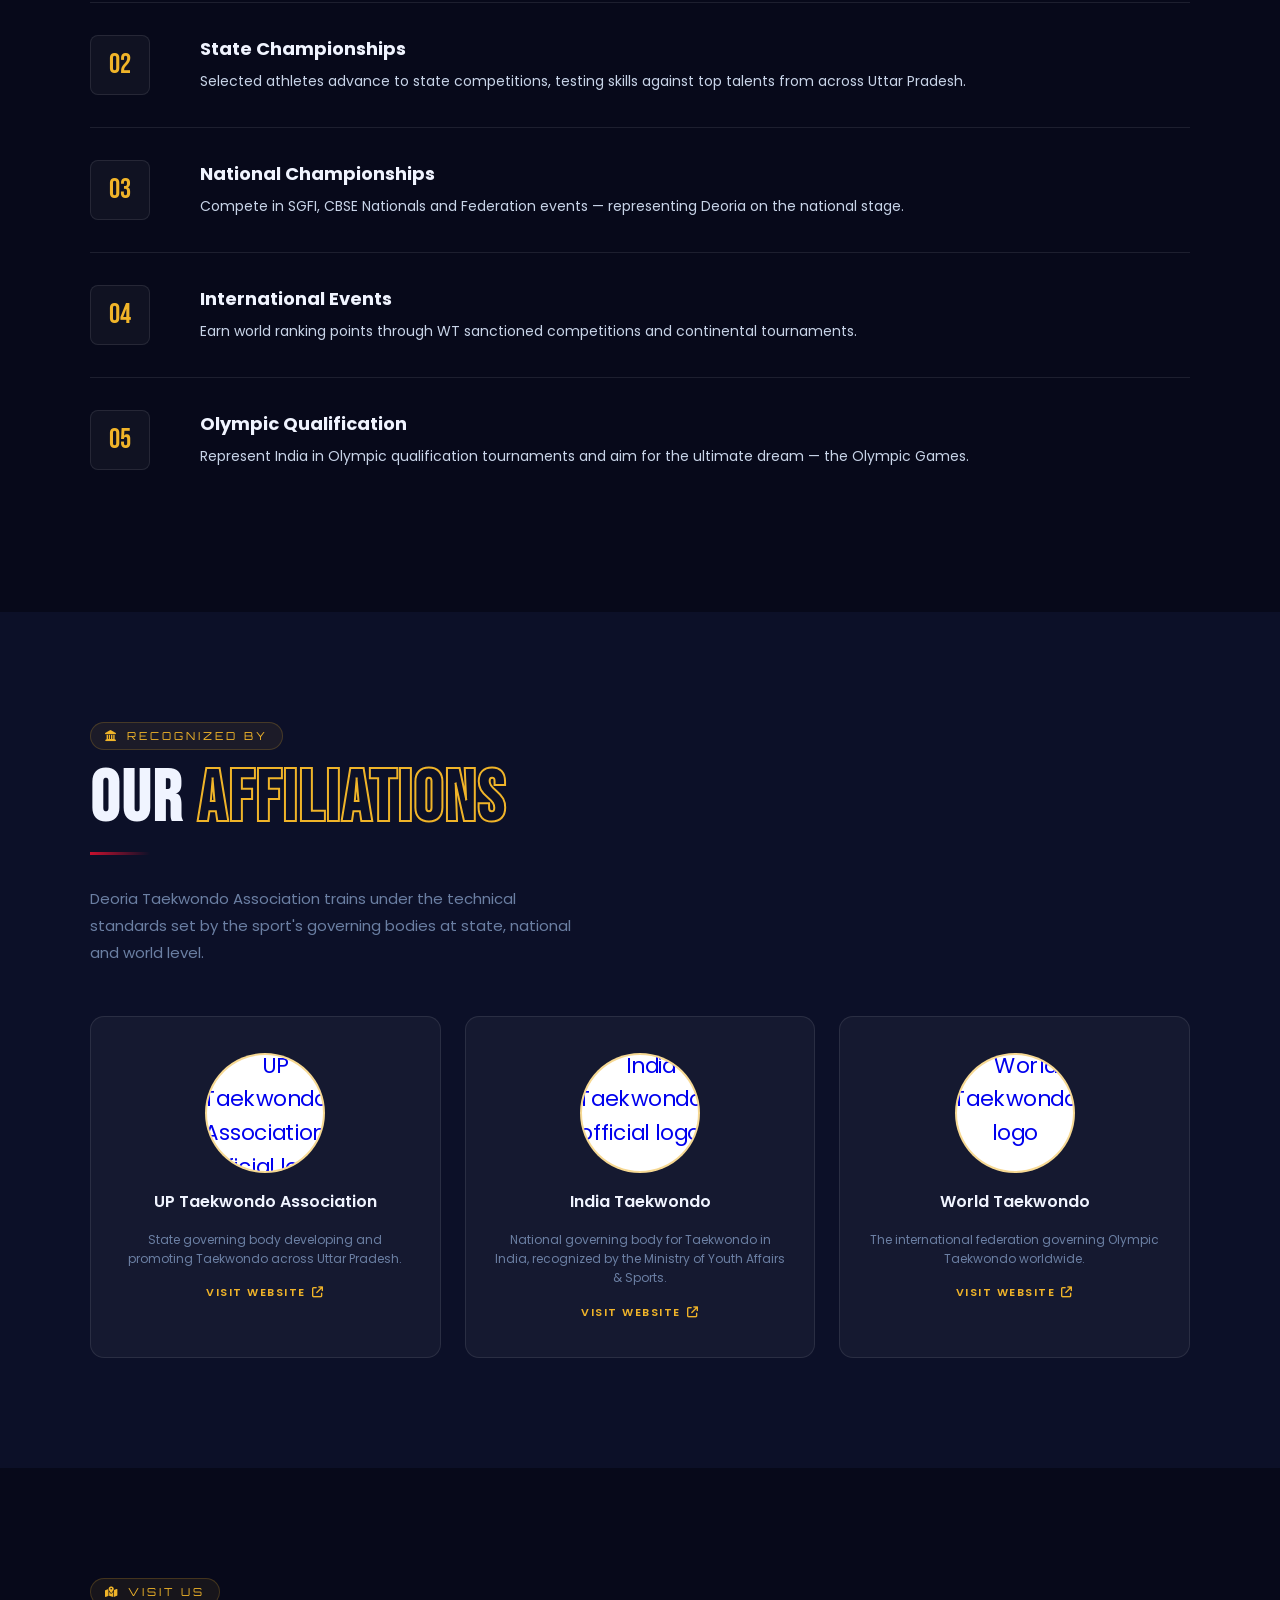
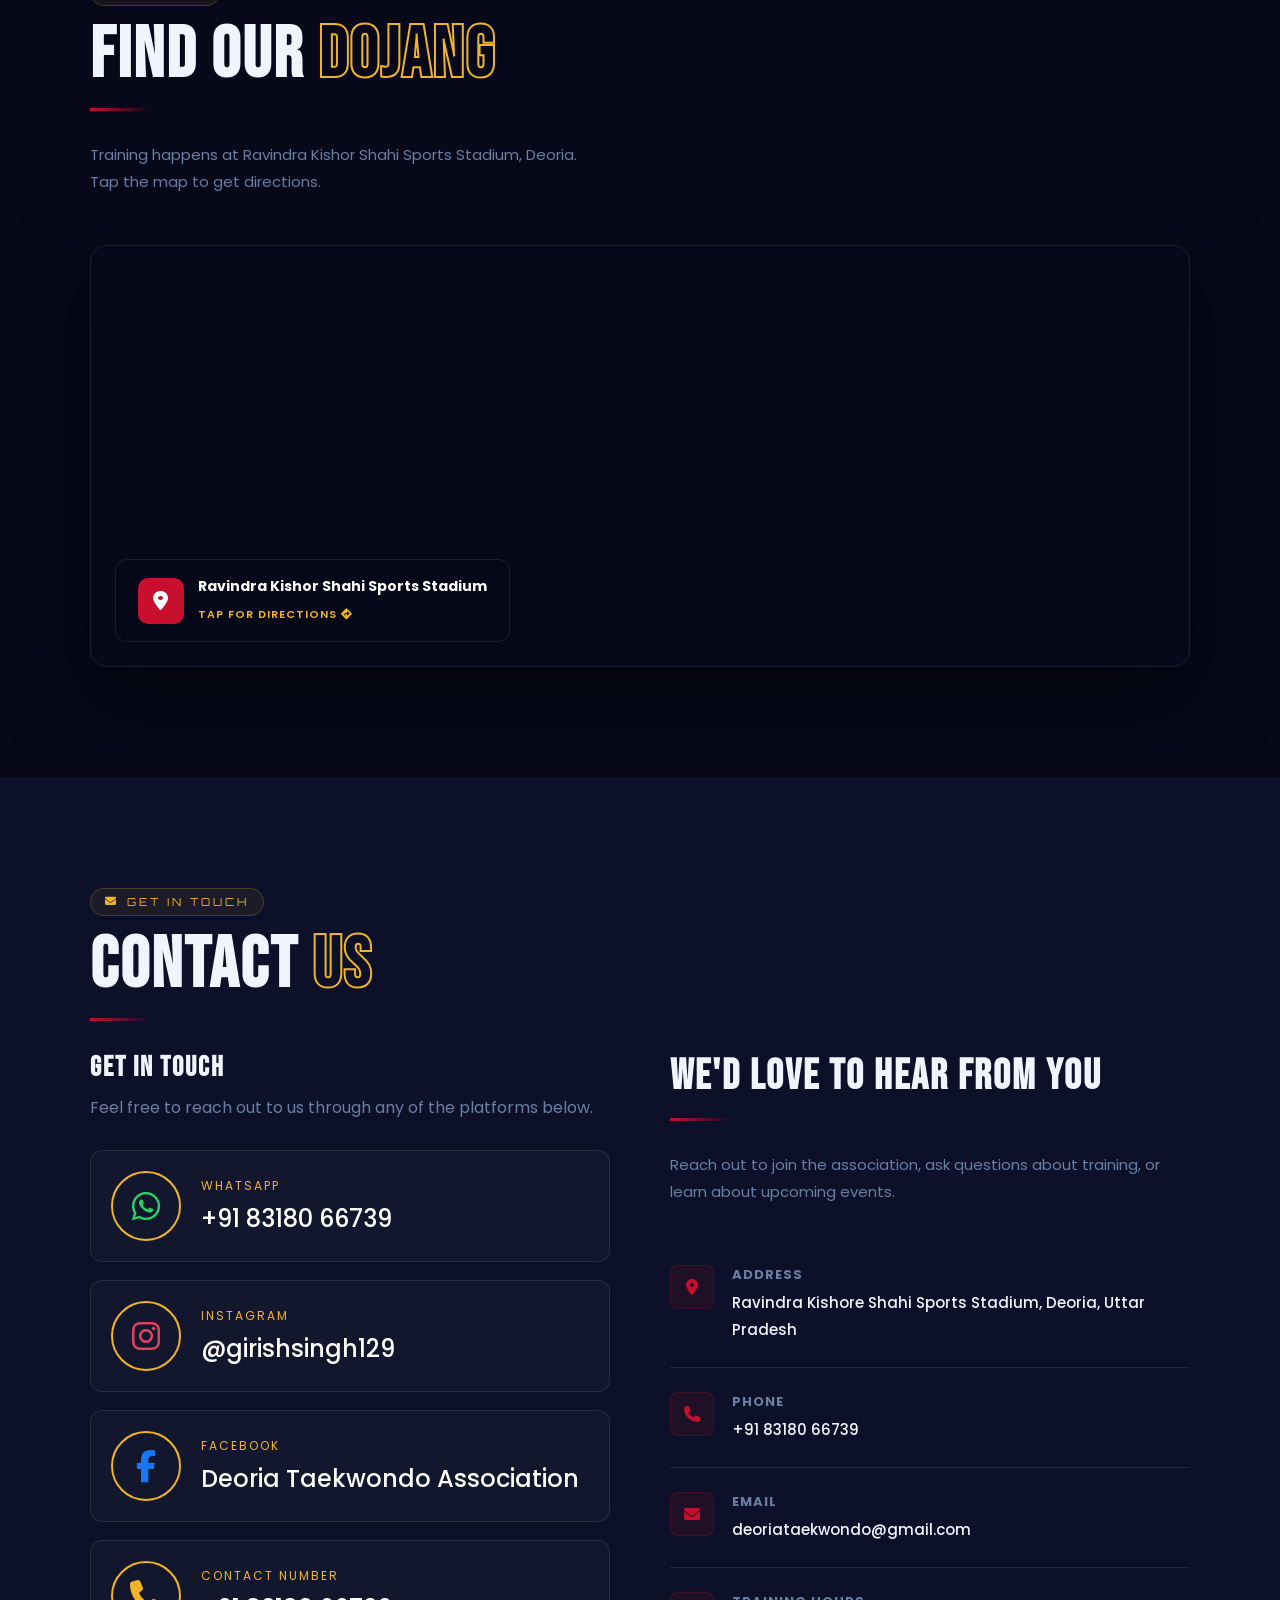
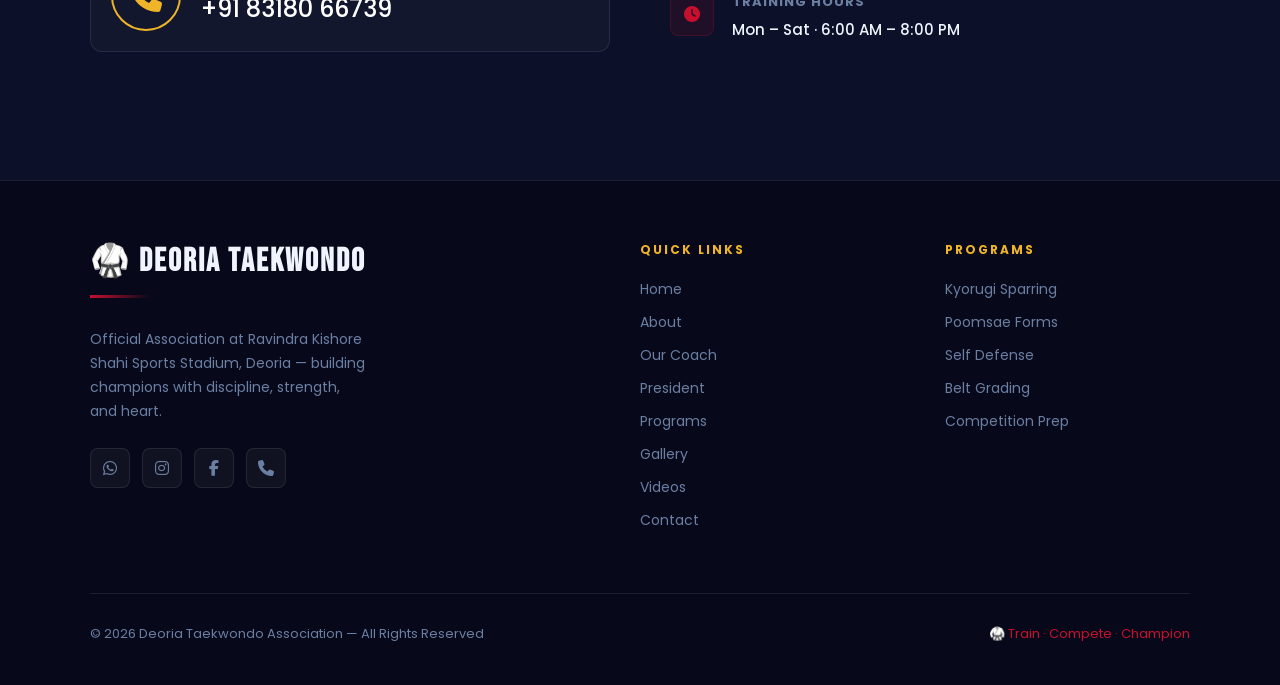
==== commit 187cbda4: "after cursor" ====
--- a/index.html
+++ b/index.html
@@ -39,16 +39,7 @@
   cursor:default;
 }
 
-.cursor-dot{
-  width:8px;height:8px;background:var(--gold);border-radius:50%;
-  position:fixed;top:0;left:0;pointer-events:none;z-index:99999;
-  transform:translate(-50%,-50%);transition:transform .1s;
-}
-.cursor-ring{
-  width:36px;height:36px;border:1.5px solid rgba(240,180,41,0.5);border-radius:50%;
-  position:fixed;top:0;left:0;pointer-events:none;z-index:99998;
-  transform:translate(-50%,-50%);transition:transform .15s,width .3s,height .3s;
-}
+
 
 body::before{
   content:'';position:fixed;inset:0;
@@ -608,6 +599,35 @@
   transition:.5s;
 }
 .coach-image:hover img{transform:scale(1.02);}
+.president-photo-col .coach-image{max-width:380px;width:100%;margin:0;}
+.president-photo-col .coach-image img{
+  width:100%;max-width:380px;height:auto;max-height:min(520px,70vh);
+  object-fit:contain;object-position:center top;display:block;
+}
+.photo-fallback{
+  display:none;width:100%;min-height:280px;max-width:380px;margin:0 auto;
+  border:1px dashed rgba(240,180,41,0.35);border-radius:4px;
+  background:linear-gradient(135deg,var(--navy2),var(--navy3));
+  color:var(--muted);text-align:center;padding:40px 20px;
+  font-size:13px;line-height:1.6;
+}
+.photo-fallback strong{display:block;color:var(--gold);letter-spacing:2px;margin-bottom:8px;font-size:12px;}
+.president{background:var(--navy2);}
+.president-photo-col{max-width:380px;width:100%;margin:0 auto;}
+.president-info{
+  margin-top:18px;text-align:left;
+  padding:18px 4px 0;
+}
+.president-info .pi-role{
+  font-family:'Orbitron',monospace;font-size:11px;letter-spacing:3px;
+  color:var(--gold);margin-bottom:8px;
+}
+.president-info h3{
+  font-family:'Bebas Neue',sans-serif;font-size:clamp(32px,5vw,44px);
+  letter-spacing:2px;line-height:1;margin-bottom:10px;color:var(--white);
+}
+.president-info p{font-size:14px;color:var(--text);line-height:1.7;}
+.president-info .pi-org{color:var(--muted);font-size:13px;margin-bottom:10px;}
 .coach-image::after{
   content:'';position:absolute;inset:0;
   background:linear-gradient(0deg,var(--navy) 0%,transparent 40%);
@@ -692,7 +712,7 @@
 }
 .gallery-arrow:hover{background:var(--red);border-color:var(--red);}
 .gallery-dots{display:flex;gap:8px;align-items:center;}
-.gallery-dot{width:6px;height:6px;background:var(--muted);border-radius:50%;cursor:pointer;transition:.3s;}
+.gallery-dot{width:6px;height:6px;background:var(--muted);border-radius:50%;cursor:pointer;transition:.3s;border:none;padding:0;}
 .gallery-dot.active{width:24px;border-radius:99px;background:var(--gold);}
 
 /* ═══ PROGRAMS ═══ */
@@ -814,11 +834,27 @@
 .affil-card:hover{transform:translateY(-10px);border-color:rgba(240,180,41,0.3);background:rgba(240,180,41,0.04);}
 .affil-card:hover::before{transform:scaleX(1);}
 .affil-icon{
-  width:72px;height:72px;border-radius:50%;background:rgba(200,16,46,0.1);
-  border:2px solid rgba(240,180,41,0.3);display:flex;align-items:center;justify-content:center;
-  font-size:30px;color:var(--gold);transition:.4s;
-}
-.affil-card:hover .affil-icon{background:var(--red);border-color:var(--red);color:#fff;transform:scale(1.08);}
+  width:120px;
+  height:120px;
+  border-radius:50%;
+  background:#fff;
+  border:2px solid rgba(240,180,41,0.5);
+  display:flex;
+  align-items:center;
+  justify-content:center;
+  padding:10px;
+  transition:.4s;
+  overflow:hidden;
+}
+.affil-icon img{
+  width:100%;
+  height:100%;
+  object-fit:contain;
+  object-position:center;
+  display:block;
+  transform:scale(1.35);
+}
+.affil-card:hover .affil-icon{transform:scale(1.04);box-shadow:0 12px 28px rgba(0,0,0,0.25);}
 .affil-card h4{font-size:16px;color:var(--white);font-weight:600;}
 .affil-card p{font-size:12px;color:var(--muted);line-height:1.6;}
 .affil-visit{font-size:11px;letter-spacing:1.5px;color:var(--gold);text-transform:uppercase;font-weight:600;display:flex;align-items:center;gap:6px;}
@@ -888,8 +924,8 @@
 .footer-grid{display:grid;grid-template-columns:2fr 1fr 1fr;gap:60px;margin-bottom:50px;}
 .footer-brand h2{font-family:'Bebas Neue',sans-serif;font-size:32px;letter-spacing:2px;margin-bottom:14px;}
 .footer-brand p{font-size:14px;color:var(--muted);max-width:280px;line-height:1.7;}
-.footer-socials{display:flex;gap:12px;margin-top:24px;}
-.footer-social{width:40px;height:40px;display:flex;align-items:center;justify-content:center;border-radius:8px;background:var(--glass);border:1px solid var(--glass-border);color:var(--muted);text-decoration:none;transition:.3s;}
+.footer-socials{display:flex;flex-wrap:wrap;gap:12px;margin-top:24px;}
+.footer-social{width:40px;height:40px;display:flex;align-items:center;justify-content:center;border-radius:8px;background:var(--glass);border:1px solid var(--glass-border);color:var(--muted);text-decoration:none;transition:.3s;font-size:16px;}
 .footer-social:hover{background:var(--red);border-color:var(--red);color:white;transform:translateY(-4px);}
 .footer-col h4{font-size:12px;letter-spacing:2px;text-transform:uppercase;color:var(--gold);margin-bottom:20px;}
 .footer-col a{display:block;color:var(--muted);text-decoration:none;font-size:14px;margin-bottom:12px;transition:.3s;}
@@ -915,7 +951,7 @@
   --cb-bg:#060b18;--cb-card:#0e1526;--cb-card2:#152030;
   --cb-border:rgba(255,255,255,0.07);--cb-text:#8a9bb5;
 }
-.chat-fab{position:fixed;bottom:28px;right:28px;width:58px;height:58px;background:linear-gradient(135deg,var(--cb-red),#7a0a1a);border-radius:14px;display:flex;align-items:center;justify-content:center;cursor:pointer;z-index:9996;box-shadow:0 8px 30px rgba(200,16,46,0.5);border:1px solid rgba(240,180,41,0.25);transition:.3s;animation:fabFloat 3s ease-in-out infinite;}
+.chat-fab{position:fixed;bottom:28px;right:28px;width:58px;height:58px;background:linear-gradient(135deg,var(--cb-red),#7a0a1a);border-radius:14px;display:flex;align-items:center;justify-content:center;cursor:pointer;z-index:9996;box-shadow:0 8px 30px rgba(200,16,46,0.5);border:1px solid rgba(240,180,41,0.25);transition:.3s;animation:fabFloat 3s ease-in-out infinite;color:inherit;font:inherit;padding:0;}
 .chat-fab:hover{transform:scale(1.1) !important;border-radius:50%;}
 .fab-icon{font-size:24px;}
 .fab-notif{position:absolute;top:-6px;right:-6px;width:20px;height:20px;background:var(--cb-gold);border-radius:50%;border:2px solid var(--navy);display:flex;align-items:center;justify-content:center;font-size:8px;font-weight:800;color:#000;}
@@ -963,7 +999,7 @@
 .cp-actions{display:flex;gap:8px;align-items:center;}
 .cp-lang-btn{display:flex;align-items:center;gap:4px;background:rgba(255,255,255,0.05);border:1px solid var(--cb-border);border-radius:6px;padding:5px 10px;font-size:10px;font-weight:600;color:var(--cb-text);cursor:pointer;transition:.25s;font-family:'Poppins',sans-serif;}
 .cp-lang-btn:hover{border-color:var(--cb-gold);color:var(--cb-gold);}
-.cp-close{width:28px;height:28px;background:rgba(255,255,255,0.05);border:1px solid var(--cb-border);border-radius:8px;display:flex;align-items:center;justify-content:center;cursor:pointer;color:var(--cb-text);font-size:12px;transition:.25s;}
+.cp-close{width:28px;height:28px;background:rgba(255,255,255,0.05);border:1px solid var(--cb-border);border-radius:8px;display:flex;align-items:center;justify-content:center;cursor:pointer;color:var(--cb-text);font-size:12px;transition:.25s;padding:0;}
 .cp-close:hover{background:var(--cb-red);color:#fff;border-color:var(--cb-red);}
 .cp-messages{flex:1;overflow-y:auto;padding:14px 12px;display:flex;flex-direction:column;gap:12px;background:var(--cb-bg);scroll-behavior:smooth;}
 .cp-messages::-webkit-scrollbar{width:3px;}
@@ -1013,10 +1049,40 @@
 .cb-send:disabled{background:#1f2937;cursor:not-allowed;}
 .cp-hint{text-align:center;font-size:10px;color:var(--cb-text);margin-top:6px;opacity:.4;letter-spacing:.5px;font-family:'Poppins',sans-serif;}
 
+/* ═══ IMAGE LIGHTBOX ═══ */
+.img-lightbox{
+  position:fixed;inset:0;z-index:10050;
+  background:rgba(4,6,16,0.94);
+  display:none;align-items:center;justify-content:center;
+  padding:max(16px, env(safe-area-inset-top)) 16px max(16px, env(safe-area-inset-bottom));
+}
+.img-lightbox.active{display:flex;}
+.img-lightbox img{
+  max-width:min(1100px, 92vw);
+  max-height:min(86dvh, 86vh);
+  width:auto;height:auto;
+  object-fit:contain;
+  border-radius:8px;
+  box-shadow:0 20px 60px rgba(0,0,0,0.45);
+}
+.img-lightbox-close{
+  position:absolute;top:max(12px, env(safe-area-inset-top));right:16px;
+  width:44px;height:44px;border:1px solid var(--glass-border);
+  background:rgba(7,9,26,0.85);color:#fff;border-radius:8px;
+  font-size:22px;cursor:pointer;display:flex;align-items:center;justify-content:center;
+}
+body.lightbox-open,body.chat-open{overflow:hidden;}
+
+img,video,iframe{max-width:100%;}
+.hero video{max-width:none;}
+
 /* ═══ MOBILE ═══ */
 @media(max-width:992px){
   .about-grid,.coach-layout,.contact-grid{grid-template-columns:1fr;}
   .about-img-badge{right:0;bottom:0;}
+  .president .coach-content h3,
+  .president .coach-content h2{display:none;}
+  .president-photo-col{margin:0;}
   .coach-image::after{display:none;}
   .coach-cred{position:static;margin-top:10px;}
   .coach-cred-1,.coach-cred-2{position:static;}
@@ -1024,29 +1090,62 @@
   .footer-grid{grid-template-columns:1fr 1fr;}
   .hero-stats{display:none;}
   .timeline-item{grid-template-columns:60px 1fr;}
+  .president-photo-col .coach-image,
+  .president-photo-col .coach-image img,
+  .photo-fallback{max-width:340px;}
+  .social-icon{width:56px;height:56px;font-size:24px;}
+  .social-info h4{font-size:18px;}
+  .affil-grid{grid-template-columns:repeat(3,1fr);gap:16px;}
 }
 @media(max-width:768px){
-  .nav-links{position:fixed;top:0;right:-100%;width:280px;height:100vh;background:var(--navy2);flex-direction:column;padding:80px 30px 30px;transition:.4s;z-index:9000;gap:0;border-left:1px solid var(--glass-border);}
-  .nav-links a{padding:16px 0;border-bottom:1px solid var(--glass-border);font-size:15px;}
+  .nav-links{position:fixed;top:0;right:-100%;width:min(280px,86vw);height:100dvh;background:var(--navy2);flex-direction:column;padding:80px 30px 30px;transition:.4s;z-index:9000;gap:0;border-left:1px solid var(--glass-border);overflow-y:auto;}
+  .nav-links a{padding:16px 0;border-bottom:1px solid var(--glass-border);font-size:15px;min-height:44px;display:flex;align-items:center;}
   .nav-links.active{right:0;}
-  .mobile-toggle{display:block;}
+  .mobile-toggle{display:block;min-width:44px;min-height:44px;}
   .nav-cta{display:none;}
   .program-grid{grid-template-columns:1fr;}
-  .footer-grid{grid-template-columns:1fr;}
-  .footer-col{display:none;}
-  section{padding:80px 5%;}
-  .section-title h2{font-size:42px;}
+  .footer-grid{grid-template-columns:1fr;gap:28px;}
+  .footer-col{display:block;}
+  section{padding:72px 5%;}
+  .section-title h2{font-size:clamp(32px,9vw,42px);}
   .gallery-3d-wrap{height:400px;}
   .gallery-3d-track,.gallery-3d-slide{width:220px;height:340px;}
-  .chat-panel{width:calc(100vw - 20px);left:10px;right:10px;bottom:10px;height:min(600px, calc(100dvh - 20px));max-height:calc(100dvh - 20px);}
-  .chat-fab{bottom:18px;right:18px;}
+  .chat-panel{width:calc(100vw - 20px);left:10px;right:10px;bottom:10px;height:min(560px, calc(100dvh - 24px));max-height:calc(100dvh - 24px);max-width:100%;}
+  .chat-fab{bottom:max(16px, env(safe-area-inset-bottom));right:16px;width:50px;height:50px;border-radius:14px;}
+  .fab-icon{font-size:20px;}
+  .fab-tip{display:none;}
+  .scroll-top{right:16px;bottom:78px;width:42px;height:42px;}
   .contact-grid{grid-template-columns:1fr;}
   .about-img-badge{right:0;}
+  .social-card{gap:14px;padding:14px;}
+  .social-icon{width:44px;height:44px;font-size:20px;}
+  .social-info h4{font-size:15px;}
+  .footer-socials{gap:10px;}
+  .footer-social{width:40px;height:40px;font-size:15px;}
+  .affil-grid{grid-template-columns:1fr;gap:16px;}
+  .affil-icon{width:96px;height:96px;}
+  .hero{height:auto;min-height:100svh;}
+  .logo-text h2{font-size:18px;}
+  .navbar{padding:12px 5%;gap:10px;}
+  .btn,.btn-gallery-highlight{min-height:44px;}
+  .president-photo-col .coach-image img{max-height:min(460px,62vh);}
+  .map-overlay-link{max-width:calc(100% - 24px);}
+  .btn-gallery-highlight{padding:16px 22px;font-size:13px;max-width:100%;}
+  .gallery-cta-wrap{padding:0 5% 40px;margin-top:24px;}
+  body.chat-open .chat-fab,body.chat-open .scroll-top{visibility:hidden;pointer-events:none;}
+  .about-img-badge{padding:14px 16px;}
+  .about-img-badge h3{font-size:32px;}
 }
 @media(max-width:480px){
-  .hero-content h1{font-size:52px;}
+  .hero-content h1{font-size:clamp(40px,12vw,52px);}
   .hero-btns{flex-direction:column;}
-  .hero-btns .btn{text-align:center;justify-content:center;}
+  .hero-btns .btn{text-align:center;justify-content:center;width:100%;}
+  .footer-socials{gap:8px;}
+  .footer-social{width:38px;height:38px;font-size:14px;}
+  .ticker-item{padding:0 22px;font-size:13px;}
+  .chat-panel{left:8px;right:8px;width:auto;bottom:8px;height:calc(100dvh - 16px);border-radius:16px;}
+  .ls-options{flex-direction:column;}
+  .bubble{max-width:86%;}
 }
 @media (max-width:768px){
   .cursor-dot,.cursor-ring{display:none !important;}
@@ -1059,8 +1158,7 @@
 </head>
 <body>
 
-<div class="cursor-dot" id="cursorDot"></div>
-<div class="cursor-ring" id="cursorRing"></div>
+
 
 <header id="header">
 <div class="navbar">
@@ -1075,13 +1173,14 @@
     <a href="#home">Home</a>
     <a href="#about">About</a>
     <a href="#coach">Coach</a>
+    <a href="#president">President</a>
     <a href="#programs">Programs</a>
     <a href="gallery.html">Gallery</a>
     <a href="videos.html">Videos</a>
     <a href="#contact">Contact</a>
   </nav>
   <a href="#contact" class="nav-cta">Join Now</a>
-  <button class="mobile-toggle" id="menuBtn"><i class="fas fa-bars"></i></button>
+  <button class="mobile-toggle" id="menuBtn" type="button" aria-label="Open menu" aria-expanded="false" aria-controls="navLinks"><i class="fas fa-bars"></i></button>
 </div>
 </header>
 
@@ -1236,7 +1335,7 @@
 <div class="container">
   <div class="coach-layout">
     <div class="coach-image reveal-left">
-      <img src="https://raw.githubusercontent.com/RohanTkd-ux/web-Photos/refs/heads/main/Girish%20Singh.jpg" alt="Coach Girish Singh">
+      <img src="https://res.cloudinary.com/dl4pvlmzt/image/upload/v1789852003/WhatsApp_Image_2026-09-20_at_2.34.45_AM_dsdegi.jpg" alt="Coach Girish Singh">
       <div class="coach-cred coach-cred-1">
         <h4>🌍 International Athlete</h4>
         <p>World-level competition experience</p>
@@ -1261,9 +1360,43 @@
 </div>
 </section>
 
+<!-- PRESIDENT -->
+<section class="president reveal" id="president">
+<div class="container">
+  <div class="coach-layout">
+    <div class="president-photo-col reveal-left">
+      <div class="coach-image">
+        <!-- Put the President photo here: assets/images/president.jpg -->
+        <img src="https://res.cloudinary.com/dl4pvlmzt/image/upload/v1789852182/WhatsApp_Image_2026-09-20_at_2.34.46_AM_mqpmoo.jpg" alt="President of Deoria Taekwondo Association" width="380" height="480" onerror="this.style.display='none';var fb=this.nextElementSibling;if(fb)fb.style.display='block';">
+        <div class="photo-fallback">
+          <strong>PRESIDENT PHOTO</strong>
+          Save the official portrait as<br><code>assets/images/president.jpg</code>
+        </div>
+      </div>
+      <div class="president-info">
+        <div class="pi-role">ASSOCIATION PRESIDENT</div>
+       <h3>Dr. Sanjay Kanodia</h3>
+        <p class="pi-org">Deoria Taekwondo Association</p>
+        <p>The President represents Deoria Taekwondo Association and supports the academy’s training, discipline, and championship pathway at Ravindra Kishor Shahi Sports Stadium, Deoria.</p>
+      </div>
+    </div>
+    <div class="coach-content reveal-right">
+      <h3>ASSOCIATION LEADERSHIP</h3>
+      <h2>President</h2>
+      <div class="red-line"></div>
+      <p>Working with the coaching staff to guide the association, welcome new students, and uphold the standards of modern-style Taekwondo.</p>
+      <div class="coach-badges">
+        <div class="coach-badge">🥋 Association Leadership</div>
+        <div class="coach-badge">🏅 Athlete Development</div>
+      </div>
+    </div>
+  </div>
+</div>
+</section>
+
 <!-- 3D GALLERY -->
 <section class="gallery reveal" id="gallery">
-  <div class="gallery section-head">
+  <div class="section-head">
     <div class="section-title">
       <div class="section-label"><i class="fas fa-images"></i> Visual Journey</div>
       <h2>Training <span>Gallery</span></h2>
@@ -1301,7 +1434,20 @@
     <h2>Latest <span>News</span></h2>
     <div class="red-line"></div>
   </div>
-  <div class="news-grid" id="newsGrid"></div>
+  <div class="news-grid" id="newsGrid">
+    <article class="news-card">
+      <h3>Training continues at Ravindra Kishor Shahi Sports Stadium, Deoria.</h3>
+      <span><i class="fas fa-location-dot"></i> Training update</span>
+    </article>
+    <article class="news-card">
+      <h3>Athletes prepare for district, state and national championships under Coach Girish Singh.</h3>
+      <span><i class="fas fa-trophy"></i> Competition</span>
+    </article>
+    <article class="news-card">
+      <h3>New students welcome — Kyorugi, Poomsae, fitness and self-defense batches are open.</h3>
+      <span><i class="fas fa-user-plus"></i> Join us</span>
+    </article>
+  </div>
 </div>
 </section>
 
@@ -1393,19 +1539,34 @@
   </div>
   <div class="affil-grid">
     <a href="https://www.uptaekwondo.com/" target="_blank" rel="noopener" class="affil-card">
-      <div class="affil-icon"><i class="fas fa-map-marked-alt"></i></div>
+  <div class="affil-icon">
+    <img src="https://res.cloudinary.com/dl4pvlmzt/image/upload/v1790488849/UP_tkd_logo_zyht3u.png"
+         alt="UP Taekwondo Association official logo"
+         width="110"
+         height="110">
+  </div>
       <h4>UP Taekwondo Association</h4>
       <p>State governing body developing and promoting Taekwondo across Uttar Pradesh.</p>
       <span class="affil-visit">Visit Website <i class="fas fa-arrow-up-right-from-square"></i></span>
     </a>
-    <a href="https://www.indiataekwondo.com/" target="_blank" rel="noopener" class="affil-card">
-      <div class="affil-icon"><i class="fas fa-flag"></i></div>
+   <a href="https://www.indiataekwondo.com/" target="_blank" rel="noopener" class="affil-card">
+  <div class="affil-icon">
+    <img src="https://res.cloudinary.com/dl4pvlmzt/image/upload/v1790489123/india_tkd_logo_hm0cuo.png"
+         alt="India Taekwondo official logo"
+         width="110"
+         height="110">
+  </div>
       <h4>India Taekwondo</h4>
       <p>National governing body for Taekwondo in India, recognized by the Ministry of Youth Affairs &amp; Sports.</p>
       <span class="affil-visit">Visit Website <i class="fas fa-arrow-up-right-from-square"></i></span>
     </a>
     <a href="https://www.worldtaekwondo.org/" target="_blank" rel="noopener" class="affil-card">
-      <div class="affil-icon"><i class="fas fa-globe"></i></div>
+  <div class="affil-icon">
+    <img src="https://res.cloudinary.com/dl4pvlmzt/image/upload/v1790488370/world_tkd_logo_rjbwt2.png"
+         alt="World Taekwondo logo"
+         width="110"
+         height="110">
+  </div>
       <h4>World Taekwondo</h4>
       <p>The international federation governing Olympic Taekwondo worldwide.</p>
       <span class="affil-visit">Visit Website <i class="fas fa-arrow-up-right-from-square"></i></span>
@@ -1423,16 +1584,16 @@
     <div class="red-line"></div>
     <p>Training happens at Ravindra Kishor Shahi Sports Stadium, Deoria. Tap the map to get directions.</p>
   </div>
-  <a class="map-wrap" href="https://www.google.com/maps/dir/?api=1&destination=Ravindra+Kishor+Shahi+Sports+Stadium,+Deoria,+Uttar+Pradesh" target="_blank" rel="noopener" style="display:block;text-decoration:none;">
+  <div class="map-wrap">
     <iframe src="https://www.google.com/maps?q=Ravindra+Kishor+Shahi+Sports+Stadium,+Deoria,+Uttar+Pradesh&output=embed" loading="lazy" referrerpolicy="no-referrer-when-downgrade" title="Ravindra Kishor Shahi Sports Stadium, Deoria — Map"></iframe>
-    <div class="map-overlay-link">
+    <a class="map-overlay-link" href="https://www.google.com/maps/dir/?api=1&destination=Ravindra+Kishor+Shahi+Sports+Stadium,+Deoria,+Uttar+Pradesh" target="_blank" rel="noopener">
       <div class="moi"><i class="fas fa-location-dot"></i></div>
       <div>
         <h4>Ravindra Kishor Shahi Sports Stadium</h4>
         <span>Tap for Directions <i class="fas fa-diamond-turn-right"></i></span>
       </div>
-    </div>
-  </a>
+    </a>
+  </div>
 </div>
 </section>
 
@@ -1448,15 +1609,15 @@
     <div class="contact-form">
       <h3 style="font-family:'Bebas Neue',sans-serif;font-size:28px;letter-spacing:2px;margin-bottom:10px;">GET IN TOUCH</h3>
       <p style="color:var(--muted);margin-bottom:28px;">Feel free to reach out to us through any of the platforms below.</p>
-      <a href="https://wa.me/918318066739" class="social-card">
+      <a href="https://wa.me/918318066739" class="social-card" target="_blank" rel="noopener">
         <div class="social-icon whatsapp"><i class="fab fa-whatsapp"></i></div>
         <div class="social-info"><span>WHATSAPP</span><h4>+91 83180 66739</h4></div>
       </a>
-      <a href="https://www.instagram.com/girishsingh129?igsh=ZTFkZmFocnViMnEz" class="social-card">
+      <a href="https://www.instagram.com/girishsingh129?igsh=ZTFkZmFocnViMnEz" class="social-card" target="_blank" rel="noopener">
         <div class="social-icon instagram"><i class="fab fa-instagram"></i></div>
-        <div class="social-info"><span>INSTAGRAM</span><h4>@deoria_taekwondo</h4></div>
+        <div class="social-info"><span>INSTAGRAM</span><h4>@girishsingh129</h4></div>
       </a>
-      <a href="https://www.facebook.com/share/1Craowrqsz/" class="social-card">
+      <a href="https://www.facebook.com/share/1Craowrqsz/" class="social-card" target="_blank" rel="noopener">
         <div class="social-icon facebook"><i class="fab fa-facebook-f"></i></div>
         <div class="social-info"><span>FACEBOOK</span><h4>Deoria Taekwondo Association</h4></div>
       </a>
@@ -1477,11 +1638,11 @@
       </div>
       <div class="contact-box">
         <div class="cbox-icon"><i class="fas fa-phone"></i></div>
-        <div class="cbox-text"><h4>Phone</h4><p>+91 83180 66739</p></div>
+        <div class="cbox-text"><h4>Phone</h4><p><a href="tel:+918318066739" style="color:inherit;text-decoration:none;">+91 83180 66739</a></p></div>
       </div>
       <div class="contact-box">
         <div class="cbox-icon"><i class="fas fa-envelope"></i></div>
-        <div class="cbox-text"><h4>Email</h4><p>deoriataekwondo@gmail.com</p></div>
+        <div class="cbox-text"><h4>Email</h4><p><a href="mailto:deoriataekwondo@gmail.com" style="color:inherit;text-decoration:none;">deoriataekwondo@gmail.com</a></p></div>
       </div>
       <div class="contact-box">
         <div class="cbox-icon"><i class="fas fa-clock"></i></div>
@@ -1499,14 +1660,22 @@
       <h2>🥋 Deoria Taekwondo</h2>
       <div class="red-line" style="margin-top:0;"></div>
       <p>Official Association at Ravindra Kishore Shahi Sports Stadium, Deoria — building champions with discipline, strength, and heart.</p>
+      <div class="footer-socials">
+        <a class="footer-social" href="https://wa.me/918318066739" target="_blank" rel="noopener" aria-label="WhatsApp"><i class="fab fa-whatsapp"></i></a>
+        <a class="footer-social" href="https://www.instagram.com/girishsingh129?igsh=ZTFkZmFocnViMnEz" target="_blank" rel="noopener" aria-label="Instagram"><i class="fab fa-instagram"></i></a>
+        <a class="footer-social" href="https://www.facebook.com/share/1Craowrqsz/" target="_blank" rel="noopener" aria-label="Facebook"><i class="fab fa-facebook-f"></i></a>
+        <a class="footer-social" href="tel:+918318066739" aria-label="Call"><i class="fas fa-phone"></i></a>
+      </div>
     </div>
     <div class="footer-col">
       <h4>Quick Links</h4>
       <a href="#home">Home</a>
       <a href="#about">About</a>
       <a href="#coach">Our Coach</a>
+      <a href="#president">President</a>
       <a href="#programs">Programs</a>
       <a href="gallery.html">Gallery</a>
+      <a href="videos.html">Videos</a>
       <a href="#contact">Contact</a>
     </div>
     <div class="footer-col">
@@ -1524,9 +1693,14 @@
   </div>
 </footer>
 
+<div class="img-lightbox" id="imgLightbox" aria-hidden="true">
+  <button type="button" class="img-lightbox-close" id="imgLightboxClose" aria-label="Close image">&times;</button>
+  <img id="imgLightboxPhoto" alt="Enlarged gallery photo">
+</div>
+
 <div class="scroll-top" id="scrollTop"><i class="fas fa-arrow-up"></i></div>
 
-<div class="chat-fab" id="chatFab">
+<div class="chat-fab" id="chatFab" role="button" tabindex="0" aria-label="Open Coach AI chat">
   <span class="fab-icon">🥋</span>
   <div class="fab-notif">AI</div>
   <div class="fab-tip">Ask Coach AI 💬</div>
@@ -1542,7 +1716,7 @@
     <div class="cp-info"><h4>COACH AI</h4><span>DEORIA TAEKWONDO</span></div>
     <div class="cp-actions">
       <button class="cp-lang-btn" id="cpLangBtn">🇮🇳 Hinglish <i class="fas fa-sync-alt" style="font-size:8px;margin-left:2px;"></i></button>
-      <div class="cp-close" id="cpClose"><i class="fas fa-times"></i></div>
+      <button type="button" class="cp-close" id="cpClose" aria-label="Close chat"><i class="fas fa-times"></i></button>
     </div>
   </div>
   <div class="cp-messages" id="cpMessages"></div>
@@ -1562,6 +1736,14 @@
   if(!slideshow) return;
 
   const slides    = Array.from(slideshow.querySelectorAll('.about-slide'));
+  slides.forEach((slide) => {
+    const cap = slide.querySelector('.slide-caption');
+    if (!cap) return;
+    const tag = cap.querySelector('span');
+    const title = cap.querySelector('h4');
+    if (tag) tag.textContent = slide.dataset.sub || '';
+    if (title) title.textContent = slide.dataset.label || '';
+  });
   const dotsWrap  = document.getElementById('slideDots');
   const counter   = document.getElementById('slideCounter');
   const btnPrev   = document.getElementById('slidePrev');
@@ -1771,19 +1953,21 @@
 
 // Close menu when clicking outside it
 document.addEventListener("click", (e) => {
-
+    const nav = document.getElementById('navLinks');
+    const btn = document.getElementById('menuBtn');
+    if (!nav || !btn) return;
     if (
-        navLinks.classList.contains("active") &&
-        !navLinks.contains(e.target) &&
-        !menuBtn.contains(e.target)
+        nav.classList.contains("active") &&
+        !nav.contains(e.target) &&
+        !btn.contains(e.target)
     ) {
-        navLinks.classList.remove("active");
+        nav.classList.remove("active");
+        btn.setAttribute('aria-expanded', 'false');
     }
-
 });
 </script>
 
-<script type="module" src="assets/js/firebase-app.js"></script>
+
 <script src="assets/js/ui.js"></script>
 <script src="assets/js/chatbot.js"></script>
 
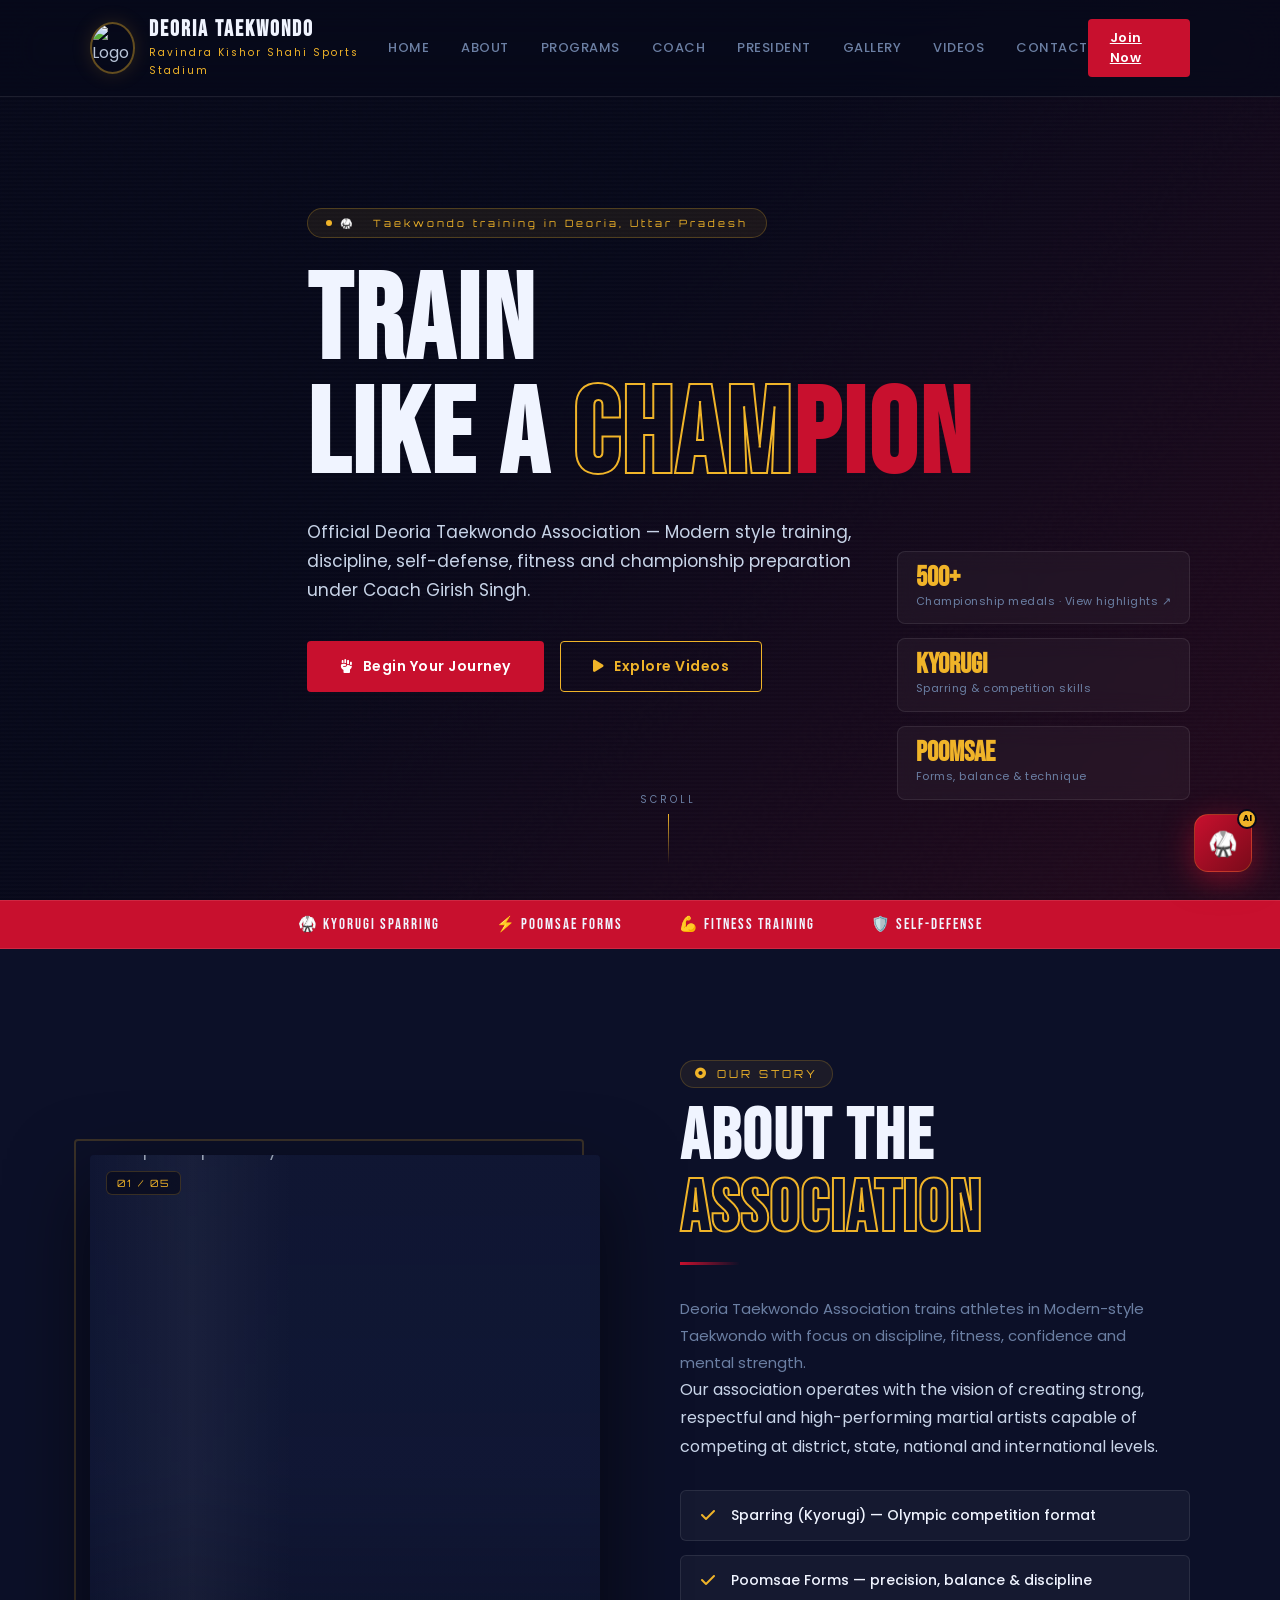
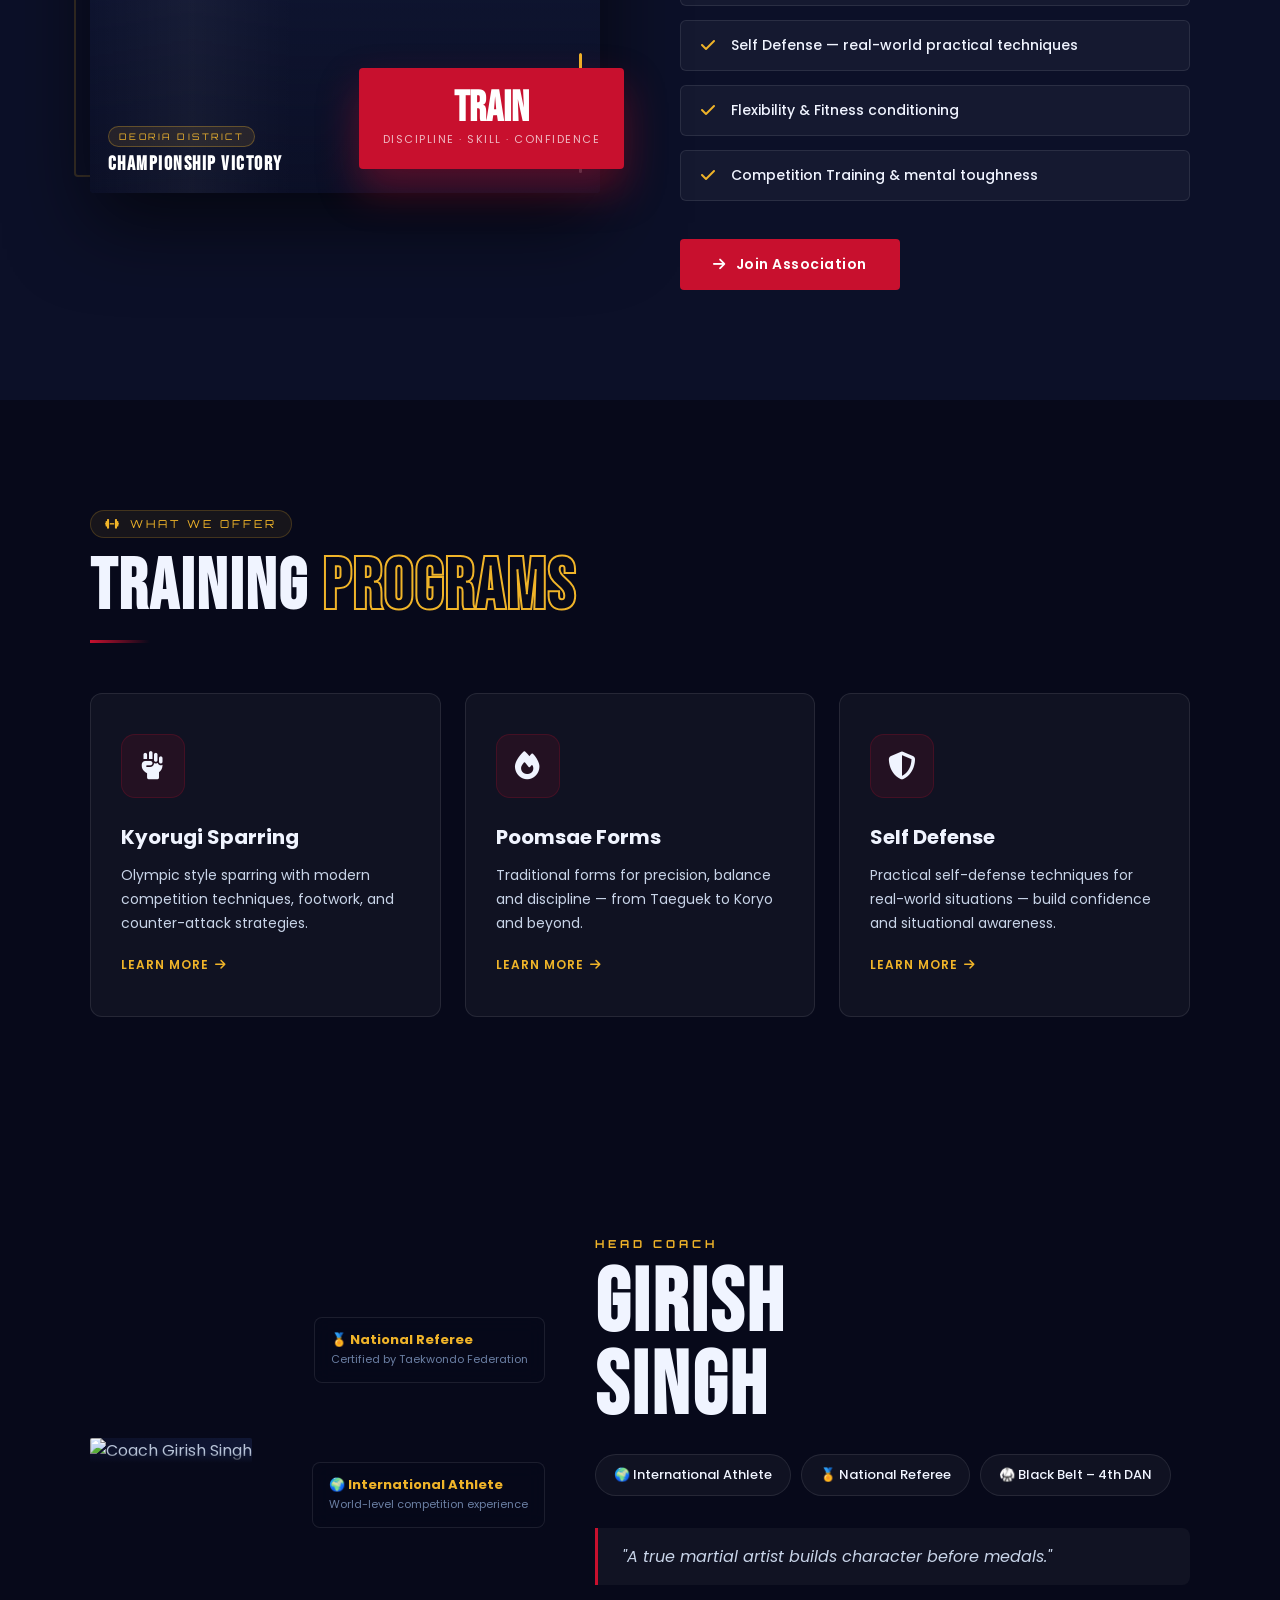
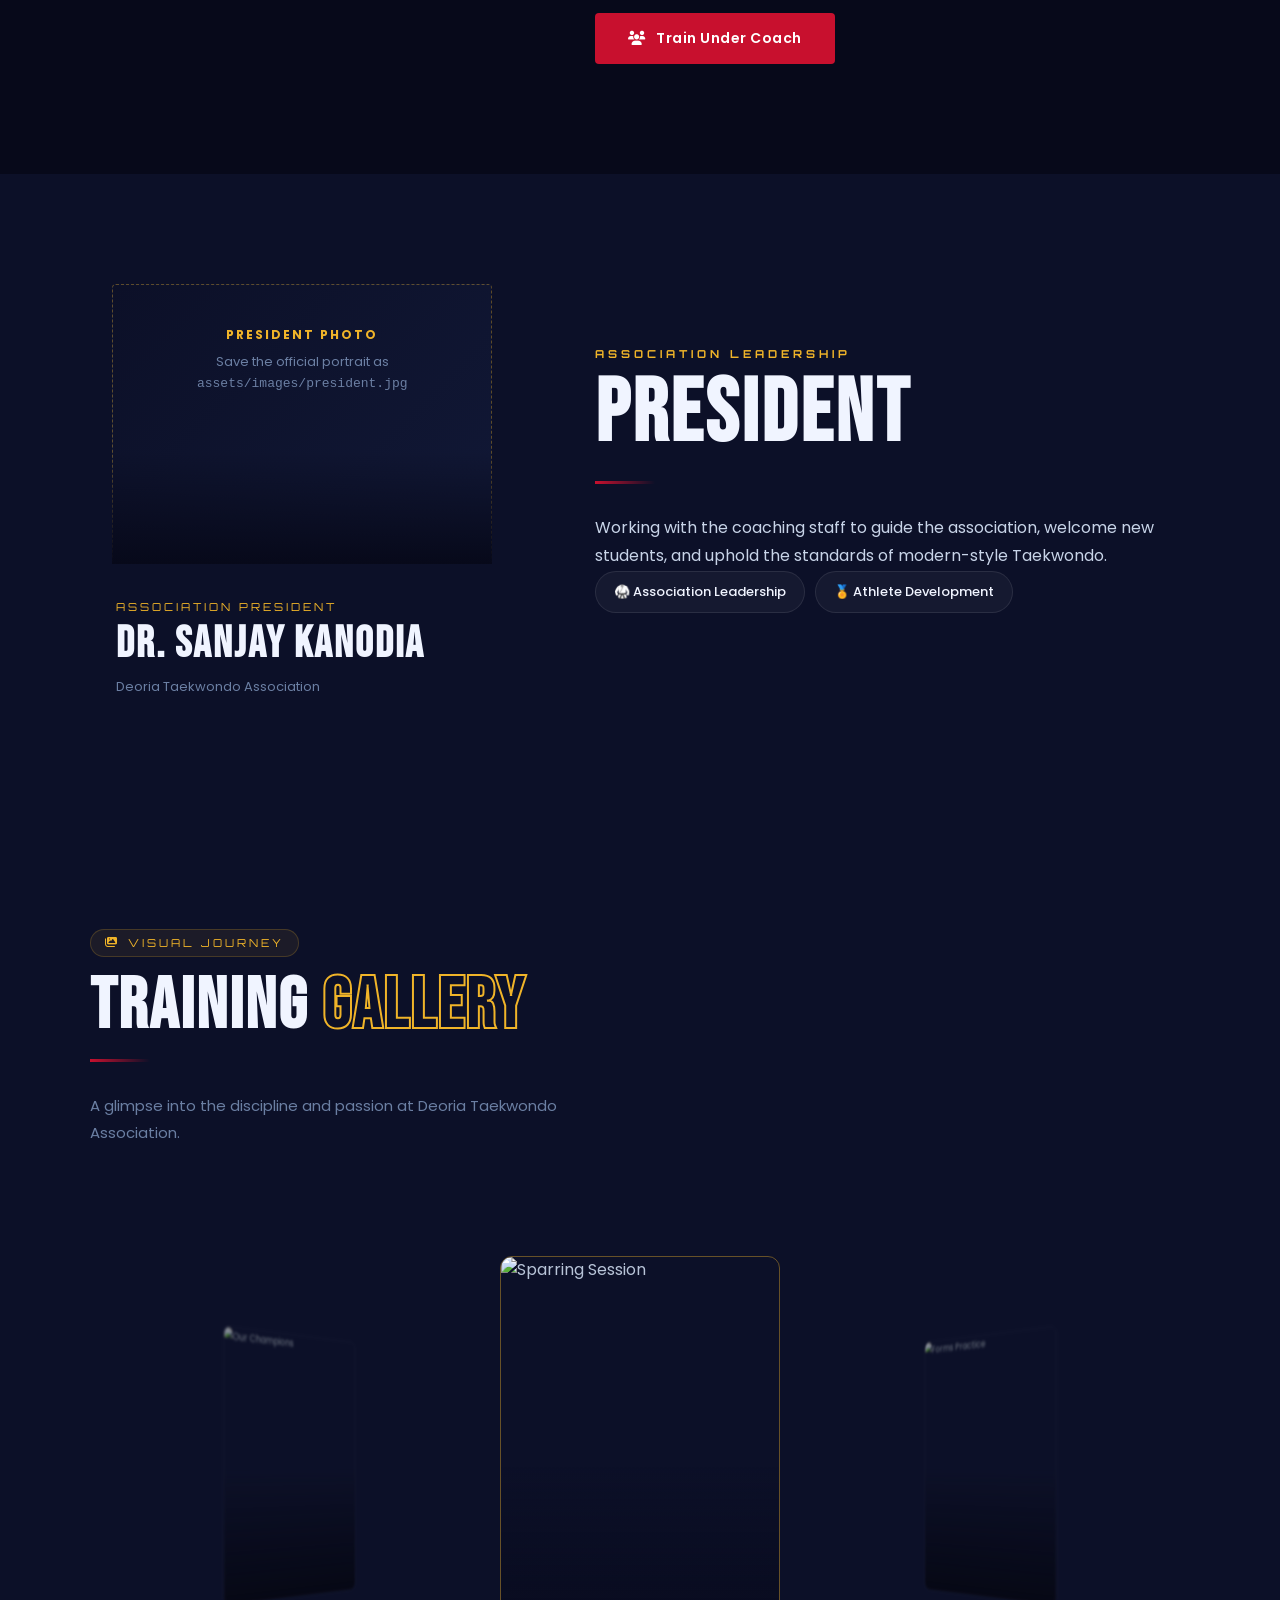
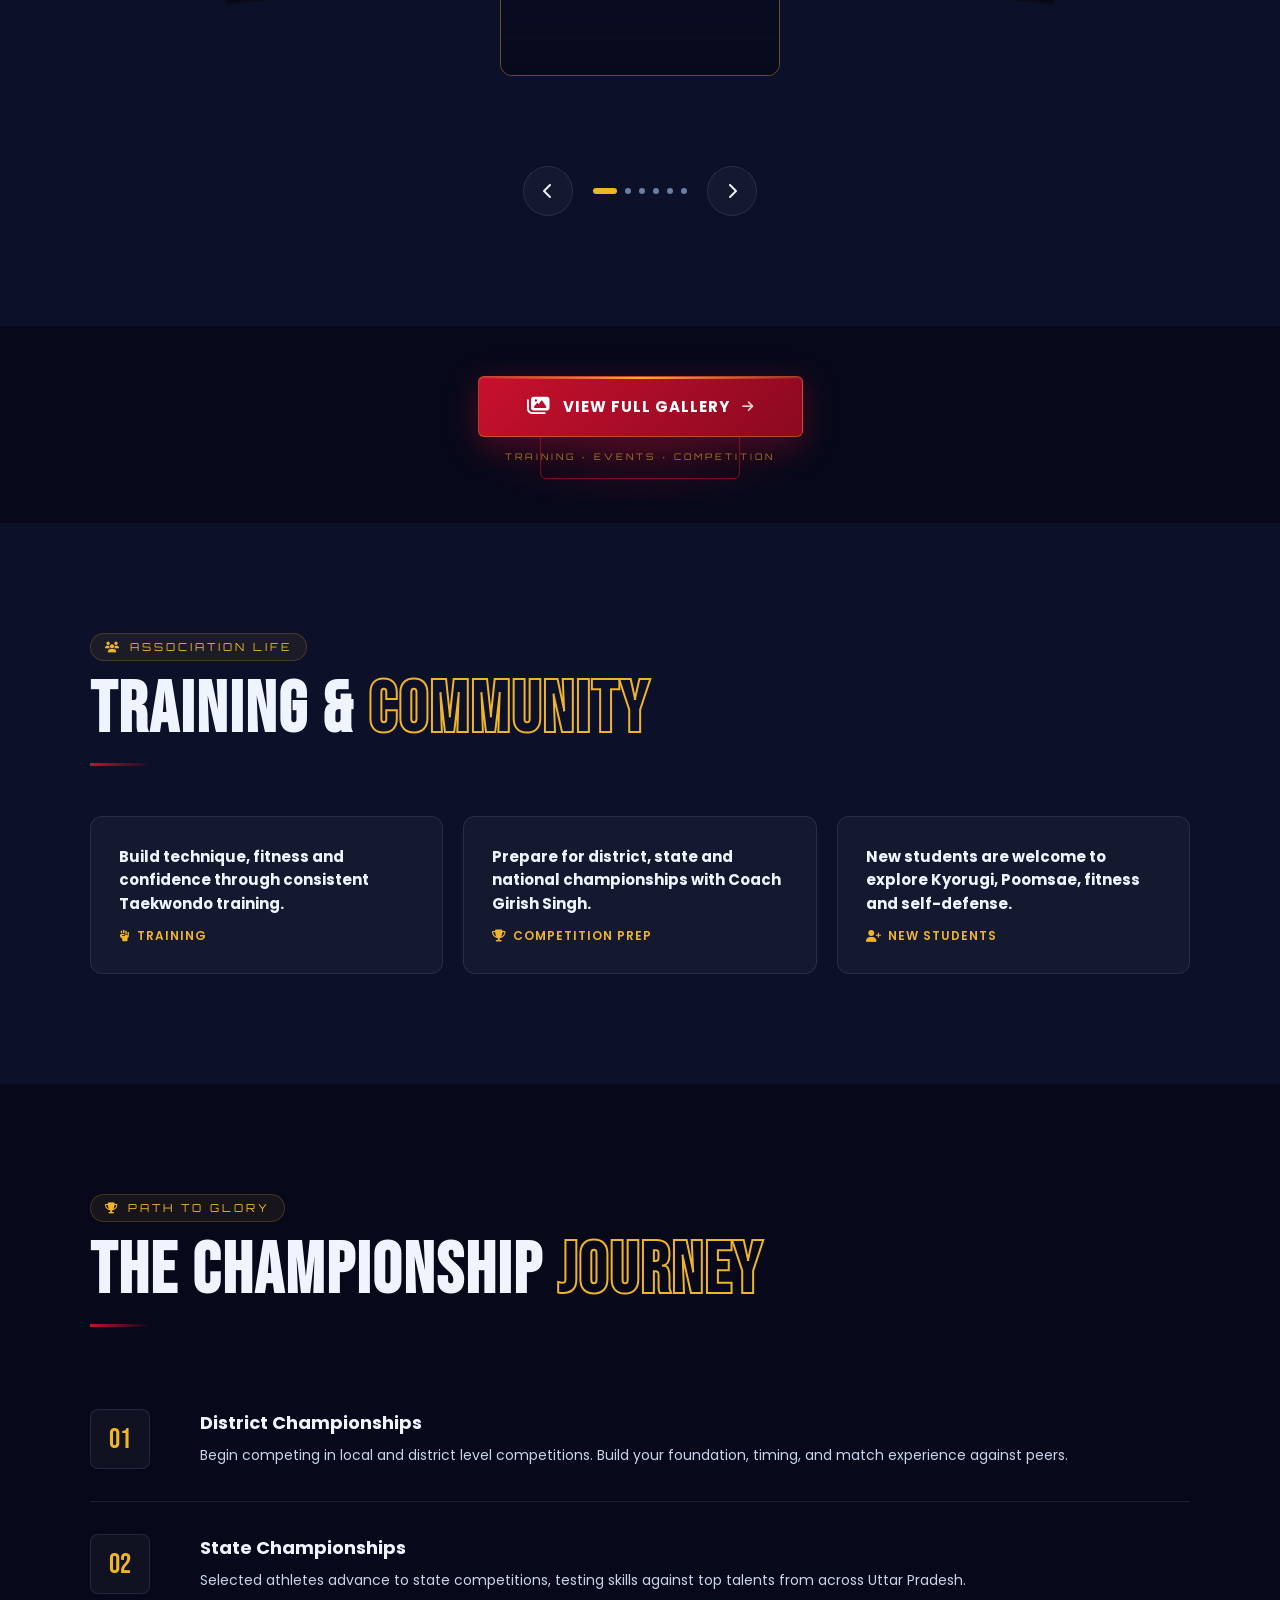
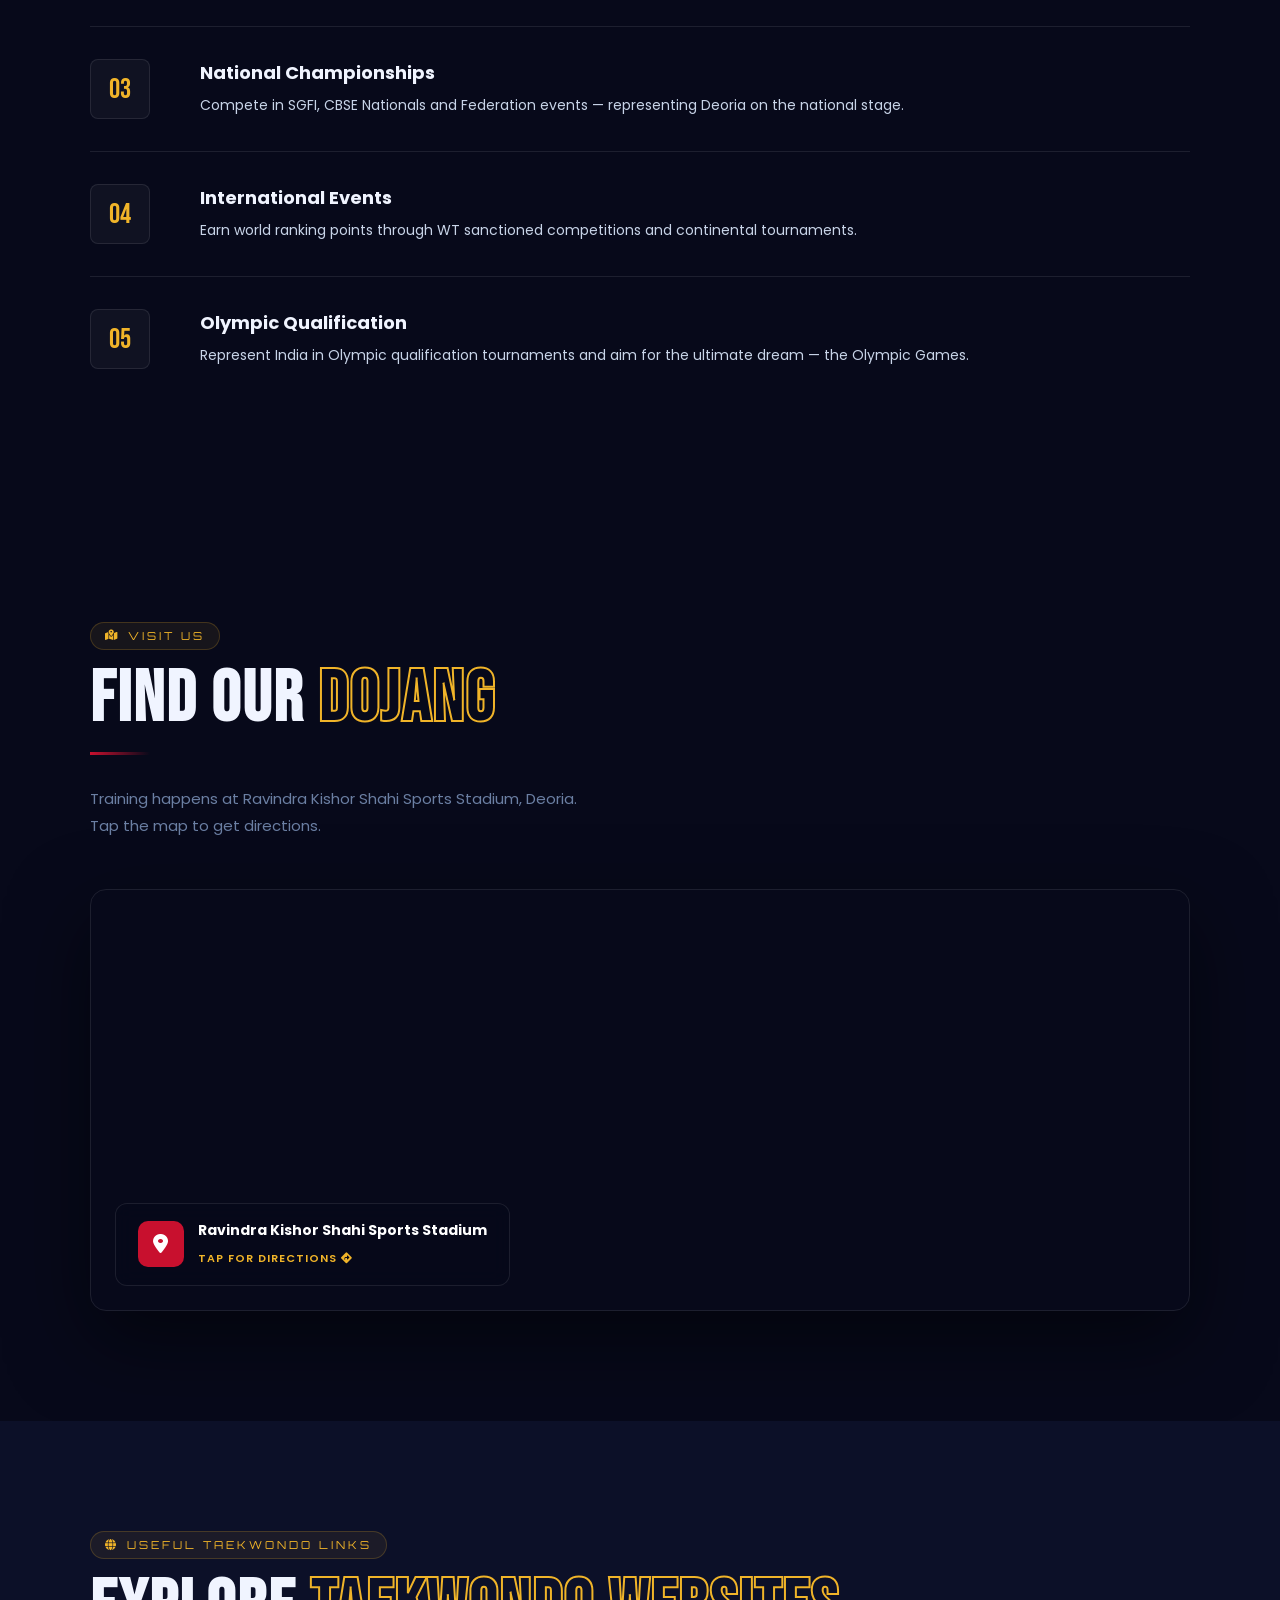
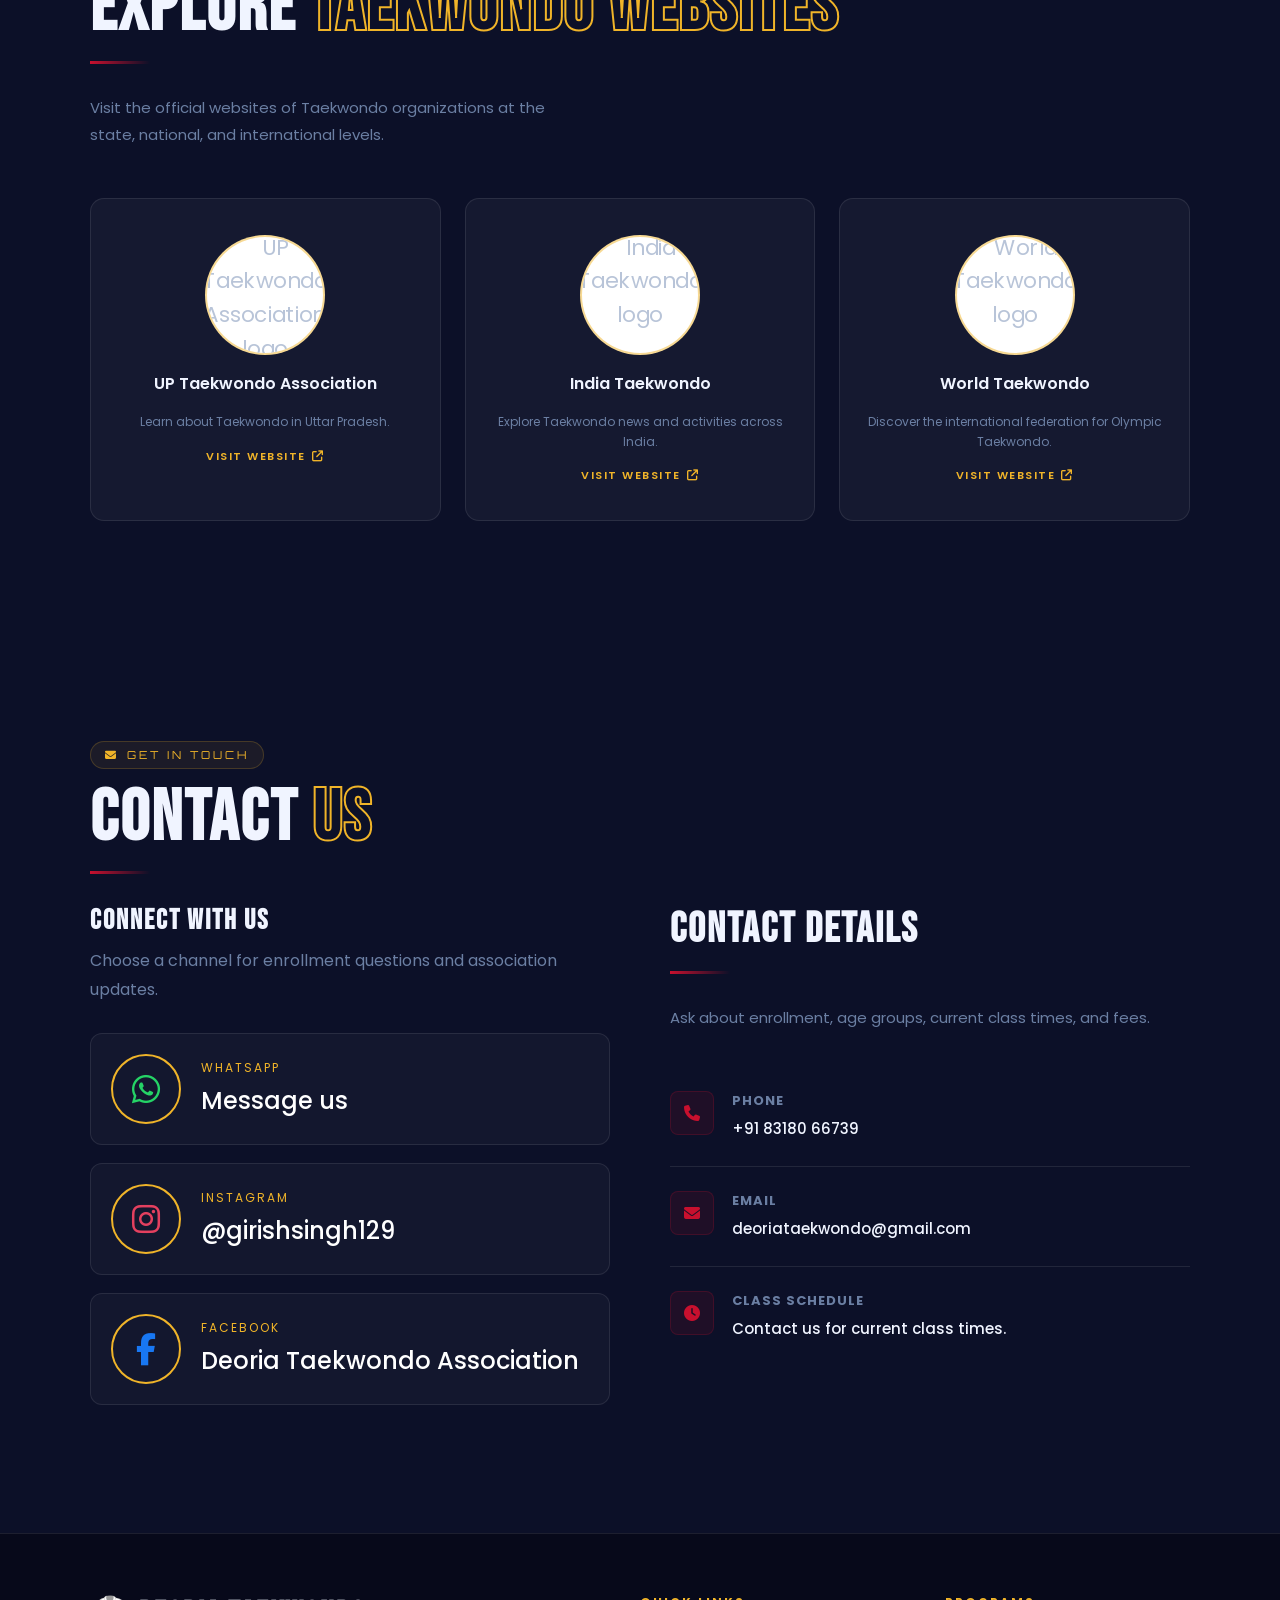
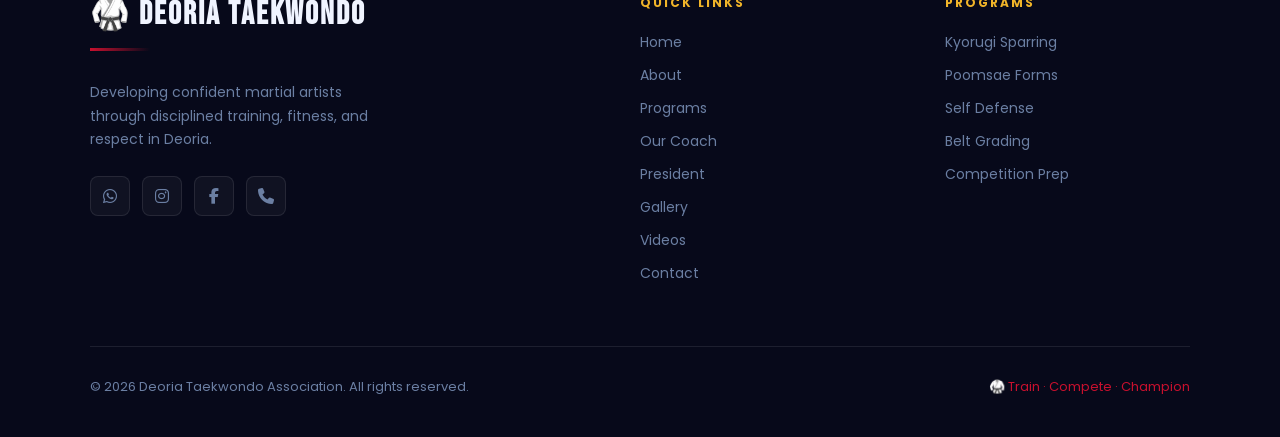
==== commit 647584f4: "edit new cox" ====
--- a/index.html
+++ b/index.html
@@ -214,6 +214,9 @@
   border:1px solid var(--glass-border);border-radius:8px;
   padding:12px 18px;
 }
+.hero-stat-link{color:inherit;text-decoration:none;transition:border-color .2s,background .2s;}
+.hero-stat-link:hover,.hero-stat-link:focus-visible{border-color:var(--gold);background:rgba(255,255,255,.08);outline:none;}
+.hero-stat-link:focus-visible{box-shadow:0 0 0 3px rgba(240,180,41,.35);}
 .hero-stat-pill h3{
   font-family:'Bebas Neue',sans-serif;font-size:28px;
   color:var(--gold);line-height:1;
@@ -229,13 +232,11 @@
   border-bottom:1px solid rgba(255,255,255,0.1);
 }
 .ticker-track{
-  display:flex;gap:0;
-  animation:ticker 20s linear infinite;
-  white-space:nowrap;
+  display:flex;flex-wrap:wrap;justify-content:center;gap:8px 0;
 }
 .ticker-item{
   display:inline-flex;align-items:center;gap:10px;
-  padding:0 40px;font-family:'Bebas Neue',sans-serif;
+  padding:0 28px;font-family:'Bebas Neue',sans-serif;
   font-size:15px;letter-spacing:2px;
 }
 .ticker-sep{color:rgba(255,255,255,0.4);font-size:20px;}
@@ -360,7 +361,7 @@
   background:rgba(255,255,255,0.2);
   border-radius:99px;
   overflow:hidden;
-  cursor:pointer;
+  cursor:pointer;border:0;padding:0;
   transition:background 0.3s;
 }
 .slide-dot-v.active{background:rgba(240,180,41,0.4);}
@@ -373,7 +374,7 @@
 }
 .slide-dot-v.active .dot-fill{
   height:100%;
-  transition:height 5.5s linear;
+  transition:height 8s linear;
 }
 
 /* Prev/next arrows on slideshow */
@@ -402,6 +403,7 @@
   opacity:0;
 }
 .about-slideshow:hover .slide-arrow-btn{opacity:1;}
+.about-slideshow:focus-within .slide-arrow-btn{opacity:1;}
 .slide-arrow-btn:hover{background:var(--red);border-color:var(--red);color:#fff;}
 
 /* Slide counter chip */
@@ -722,6 +724,7 @@
   background:var(--glass);border:1px solid var(--glass-border);
   border-radius:12px;padding:40px 30px;
   transition:.4s;position:relative;overflow:hidden;cursor:pointer;
+  display:block;width:100%;text-align:left;color:var(--white);font:inherit;
 }
 .program-card::before{
   content:'';position:absolute;top:0;left:0;right:0;height:2px;
@@ -961,12 +964,12 @@
 
 /* Auto-appearing nudge bubble (one-time) */
 .fab-nudge{
-  position:absolute;right:70px;bottom:6px;
+  position:fixed;right:98px;bottom:34px;
   background:var(--navy2);border:1px solid rgba(240,180,41,0.35);
   color:#fff;font-family:'Poppins',sans-serif;font-size:12.5px;font-weight:500;
   padding:12px 16px;border-radius:12px;border-bottom-right-radius:3px;
   white-space:nowrap;box-shadow:0 15px 40px rgba(0,0,0,0.5);
-  opacity:0;transform:translateY(8px) scale(0.94);pointer-events:none;
+  opacity:0;transform:translateY(8px) scale(0.94);pointer-events:none;z-index:9996;
   transition:opacity .4s ease, transform .4s cubic-bezier(.34,1.56,.64,1);
 }
 .fab-nudge.show{opacity:1;transform:translateY(0) scale(1);pointer-events:all;}
@@ -979,10 +982,10 @@
 .fab-nudge .fn-close{
   position:absolute;top:-8px;left:-8px;width:20px;height:20px;background:var(--cb-red);
   border-radius:50%;display:flex;align-items:center;justify-content:center;font-size:9px;cursor:pointer;
-  border:2px solid var(--navy);
+  border:2px solid var(--navy);padding:0;color:#fff;line-height:1;
 }
 @media(max-width:600px){
-  .fab-nudge{right:66px;font-size:11.5px;padding:10px 14px;max-width:180px;white-space:normal;}
+  .fab-nudge{right:72px;bottom:22px;font-size:11.5px;padding:10px 14px;max-width:180px;white-space:normal;}
 }
 
 .chat-panel{position:fixed;bottom:100px;right:28px;width:380px;height:580px;background:var(--cb-bg);border-radius:20px;border:1px solid var(--cb-border);box-shadow:0 30px 80px rgba(0,0,0,0.7);display:flex;flex-direction:column;z-index:9997;overflow:hidden;transform:translateY(20px) scale(0.96);opacity:0;pointer-events:none;transition:all .35s cubic-bezier(.34,1.56,.64,1);}
@@ -1047,7 +1050,7 @@
 .cb-send{width:34px;height:34px;background:var(--cb-red);border:none;border-radius:8px;display:flex;align-items:center;justify-content:center;cursor:pointer;color:#fff;font-size:13px;transition:.25s;flex-shrink:0;}
 .cb-send:hover{background:var(--cb-red-d);}
 .cb-send:disabled{background:#1f2937;cursor:not-allowed;}
-.cp-hint{text-align:center;font-size:10px;color:var(--cb-text);margin-top:6px;opacity:.4;letter-spacing:.5px;font-family:'Poppins',sans-serif;}
+.cp-hint{text-align:center;font-size:10px;color:var(--cb-text);margin:6px auto 0;max-width:320px;opacity:.78;letter-spacing:0;line-height:1.45;font-family:'Poppins',sans-serif;}
 
 /* ═══ IMAGE LIGHTBOX ═══ */
 .img-lightbox{
@@ -1132,7 +1135,7 @@
   .map-overlay-link{max-width:calc(100% - 24px);}
   .btn-gallery-highlight{padding:16px 22px;font-size:13px;max-width:100%;}
   .gallery-cta-wrap{padding:0 5% 40px;margin-top:24px;}
-  body.chat-open .chat-fab,body.chat-open .scroll-top{visibility:hidden;pointer-events:none;}
+  body.chat-open .chat-fab,body.chat-open .scroll-top,body.chat-open .fab-nudge{visibility:hidden;pointer-events:none;}
   .about-img-badge{padding:14px 16px;}
   .about-img-badge h3{font-size:32px;}
 }
@@ -1155,10 +1158,12 @@
 .gallery-3d-wrap{overflow:hidden;touch-action:pan-y;}
 .gallery-3d-track{touch-action:pan-y;}
 </style>
+<link rel="stylesheet" href="assets/css/site-polish.css">
 </head>
 <body>
 
 
+<a class="skip-link" href="#home">Skip to content</a>
 
 <header id="header">
 <div class="navbar">
@@ -1169,12 +1174,12 @@
       <p>Ravindra Kishor Shahi Sports Stadium</p>
     </div>
   </div>
-  <nav class="nav-links" id="navLinks">
+  <nav class="nav-links" id="navLinks" aria-label="Primary navigation">
     <a href="#home">Home</a>
     <a href="#about">About</a>
+    <a href="#programs">Programs</a>
     <a href="#coach">Coach</a>
     <a href="#president">President</a>
-    <a href="#programs">Programs</a>
     <a href="gallery.html">Gallery</a>
     <a href="videos.html">Videos</a>
     <a href="#contact">Contact</a>
@@ -1186,13 +1191,13 @@
 
 <!-- HERO -->
 <section class="hero" id="home">
-  <video autoplay muted loop playsinline>
+  <video autoplay muted loop playsinline preload="metadata" poster="https://res.cloudinary.com/dl4pvlmzt/image/upload/v1782554065/ashish_b_belt_zq9jmr.jpg" aria-hidden="true">
     <source src="https://res.cloudinary.com/dl4pvlmzt/video/upload/v1766046064/download_dxaewa.mp4" type="video/mp4">
   </video>
   <div class="hero-overlay"></div>
   <div class="hero-scan"></div>
   <div class="hero-content">
-    <div class="hero-badge">🥋 &nbsp; Modern Style Training &nbsp; · &nbsp; Est. Deoria, UP</div>
+    <div class="hero-badge">🥋 &nbsp; Taekwondo training in Deoria, Uttar Pradesh</div>
     <h1>TRAIN<br>LIKE A <span class="outline">CHAM</span><span class="red">PION</span></h1>
     <p class="hero-sub">Official Deoria Taekwondo Association — Modern style training, discipline, self-defense, fitness and championship preparation under Coach Girish Singh.</p>
     <div class="hero-btns">
@@ -1201,9 +1206,11 @@
     </div>
   </div>
   <div class="hero-stats">
-    <div class="hero-stat-pill"><div><h3>1000+</h3><p>Students Trained</p></div></div>
-    <div class="hero-stat-pill"><div><h3>500+</h3><p>Championship Medals</p></div></div>
-    <div class="hero-stat-pill"><div><h3>25+</h3><p>Years Experience</p></div></div>
+    <a class="hero-stat-pill hero-stat-link" href="videos.html?category=competition#videoGrid" aria-label="500 plus championship medals. View competition highlights">
+      <div><h3>500+</h3><p>Championship medals · View highlights ↗</p></div>
+    </a>
+    <div class="hero-stat-pill"><div><h3>Kyorugi</h3><p>Sparring &amp; competition skills</p></div></div>
+    <div class="hero-stat-pill"><div><h3>Poomsae</h3><p>Forms, balance &amp; technique</p></div></div>
   </div>
   <div class="hero-scroll">
     <span>Scroll</span>
@@ -1214,18 +1221,10 @@
 <!-- TICKER -->
 <div class="stats-ticker">
   <div class="ticker-track" id="ticker">
-    <span class="ticker-item">🥋 Modern Style Taekwondo <span class="ticker-sep">·</span></span>
-    <span class="ticker-item">🏅 500+ Championship Medals <span class="ticker-sep">·</span></span>
-    <span class="ticker-item">⚡ Kyorugi &amp; Poomsae <span class="ticker-sep">·</span></span>
-    <span class="ticker-item">🌍 International Level Training <span class="ticker-sep">·</span></span>
-    <span class="ticker-item">💪 1000+ Students Trained <span class="ticker-sep">·</span></span>
-    <span class="ticker-item">🎯 District · State · National · International <span class="ticker-sep">·</span></span>
-    <span class="ticker-item">🥋 Olympic Style Taekwondo <span class="ticker-sep">·</span></span>
-    <span class="ticker-item">🏅 500+ Championship Medals <span class="ticker-sep">·</span></span>
-    <span class="ticker-item">⚡ Kyorugi &amp; Poomsae <span class="ticker-sep">·</span></span>
-    <span class="ticker-item">🌍 International Level Training <span class="ticker-sep">·</span></span>
-    <span class="ticker-item">💪 1000 + Students Trained <span class="ticker-sep">·</span></span>
-    <span class="ticker-item">🎯 District · State · National · International <span class="ticker-sep">·</span></span>
+    <span class="ticker-item">🥋 Kyorugi sparring</span>
+    <span class="ticker-item">⚡ Poomsae forms</span>
+    <span class="ticker-item">💪 Fitness training</span>
+    <span class="ticker-item">🛡️ Self-defense</span>
   </div>
 </div>
 
@@ -1293,8 +1292,8 @@
 
         <!-- Prev / Next arrow buttons -->
         <div class="slide-arrows">
-          <div class="slide-arrow-btn" id="slidePrev"><i class="fas fa-chevron-left"></i></div>
-          <div class="slide-arrow-btn" id="slideNext"><i class="fas fa-chevron-right"></i></div>
+          <button type="button" class="slide-arrow-btn" id="slidePrev" aria-label="Previous photo"><i class="fas fa-chevron-left" aria-hidden="true"></i></button>
+          <button type="button" class="slide-arrow-btn" id="slideNext" aria-label="Next photo"><i class="fas fa-chevron-right" aria-hidden="true"></i></button>
         </div>
 
         <!-- Vertical progress dots -->
@@ -1303,8 +1302,8 @@
 
       <!-- Badge stays outside the slideshow box -->
       <div class="about-img-badge">
-        <h3>25+</h3>
-        <p>YEARS OF EXCELLENCE</p>
+        <h3>Train</h3>
+        <p>DISCIPLINE · SKILL · CONFIDENCE</p>
       </div>
     </div>
     <!-- ════ END SLIDESHOW ════ -->
@@ -1329,6 +1328,51 @@
   </div>
 </div>
 </section>
+
+<!-- PROGRAMS -->
+<section class="programs reveal" id="programs">
+<div class="container">
+  <div class="section-title">
+    <div class="section-label"><i class="fas fa-dumbbell"></i> What We Offer</div>
+    <h2>Training <span>Programs</span></h2>
+    <div class="red-line"></div>
+  </div>
+  <div class="program-grid">
+    <div class="program-card" data-program="kyorugi" role="button" tabindex="0" aria-label="Learn about Kyorugi sparring">
+      <div class="prog-icon"><i class="fas fa-fist-raised"></i></div>
+      <h3>Kyorugi Sparring</h3>
+      <p>Olympic style sparring with modern competition techniques, footwork, and counter-attack strategies.</p>
+      <div class="prog-arrow">Learn More <i class="fas fa-arrow-right"></i></div>
+    </div>
+    <div class="program-card" data-program="poomsae" role="button" tabindex="0" aria-label="Learn about Poomsae forms">
+      <div class="prog-icon"><i class="fas fa-fire"></i></div>
+      <h3>Poomsae Forms</h3>
+      <p>Traditional forms for precision, balance and discipline — from Taeguek to Koryo and beyond.</p>
+      <div class="prog-arrow">Learn More <i class="fas fa-arrow-right"></i></div>
+    </div>
+    <div class="program-card" data-program="selfdefense" role="button" tabindex="0" aria-label="Learn about self-defense training">
+      <div class="prog-icon"><i class="fas fa-shield-halved"></i></div>
+      <h3>Self Defense</h3>
+      <p>Practical self-defense techniques for real-world situations — build confidence and situational awareness.</p>
+      <div class="prog-arrow">Learn More <i class="fas fa-arrow-right"></i></div>
+    </div>
+  </div>
+</div>
+</section>
+
+<!-- ═══ PROGRAM DETAIL MODAL ═══ -->
+<div class="prog-modal-overlay" id="progModalOverlay" aria-hidden="true" inert>
+  <div class="prog-modal" id="progModal" role="dialog" aria-modal="true" aria-labelledby="progModalTitle">
+    <button type="button" class="prog-modal-close" id="progModalClose" aria-label="Close program details"><i class="fas fa-times" aria-hidden="true"></i></button>
+    <div class="prog-icon" id="progModalIcon"><i class="fas fa-fist-raised"></i></div>
+    <span class="prog-modal-tag" id="progModalTag">Program</span>
+    <h3 id="progModalTitle">Kyorugi Sparring</h3>
+    <p class="prog-modal-desc" id="progModalDesc"></p>
+    <div class="prog-modal-list" id="progModalList"></div>
+    <a href="#contact" class="btn" id="progModalCta"><i class="fas fa-arrow-right"></i> Enquire About This Program</a>
+  </div>
+</div>
+
 
 <!-- COACH -->
 <section class="coach reveal" id="coach">
@@ -1377,7 +1421,6 @@
         <div class="pi-role">ASSOCIATION PRESIDENT</div>
        <h3>Dr. Sanjay Kanodia</h3>
         <p class="pi-org">Deoria Taekwondo Association</p>
-        <p>The President represents Deoria Taekwondo Association and supports the academy’s training, discipline, and championship pathway at Ravindra Kishor Shahi Sports Stadium, Deoria.</p>
       </div>
     </div>
     <div class="coach-content reveal-right">
@@ -1423,77 +1466,33 @@
     View Full Gallery
     <i class="fas fa-arrow-right" style="font-size:13px;opacity:0.8;"></i>
   </a>
-  <span class="gallery-cta-tag">500+ Photos &amp; Videos · District · State · National</span>
+  <span class="gallery-cta-tag">Training · Events · Competition</span>
 </div>
 
 <!-- NEWS -->
 <section class="news reveal" id="news">
 <div class="container">
   <div class="section-title">
-    <div class="section-label"><i class="fas fa-newspaper"></i> Updates</div>
-    <h2>Latest <span>News</span></h2>
+    <div class="section-label"><i class="fas fa-users"></i> Association life</div>
+    <h2>Training &amp; <span>Community</span></h2>
     <div class="red-line"></div>
   </div>
   <div class="news-grid" id="newsGrid">
     <article class="news-card">
-      <h3>Training continues at Ravindra Kishor Shahi Sports Stadium, Deoria.</h3>
-      <span><i class="fas fa-location-dot"></i> Training update</span>
+      <h3>Build technique, fitness and confidence through consistent Taekwondo training.</h3>
+      <span><i class="fas fa-fist-raised"></i> Training</span>
     </article>
     <article class="news-card">
-      <h3>Athletes prepare for district, state and national championships under Coach Girish Singh.</h3>
-      <span><i class="fas fa-trophy"></i> Competition</span>
+      <h3>Prepare for district, state and national championships with Coach Girish Singh.</h3>
+      <span><i class="fas fa-trophy"></i> Competition prep</span>
     </article>
     <article class="news-card">
-      <h3>New students welcome — Kyorugi, Poomsae, fitness and self-defense batches are open.</h3>
-      <span><i class="fas fa-user-plus"></i> Join us</span>
+      <h3>New students are welcome to explore Kyorugi, Poomsae, fitness and self-defense.</h3>
+      <span><i class="fas fa-user-plus"></i> New students</span>
     </article>
   </div>
 </div>
 </section>
-
-<!-- PROGRAMS -->
-<section class="programs reveal" id="programs">
-<div class="container">
-  <div class="section-title">
-    <div class="section-label"><i class="fas fa-dumbbell"></i> What We Offer</div>
-    <h2>Training <span>Programs</span></h2>
-    <div class="red-line"></div>
-  </div>
-  <div class="program-grid">
-    <div class="program-card" data-program="kyorugi">
-      <div class="prog-icon"><i class="fas fa-fist-raised"></i></div>
-      <h3>Kyorugi Sparring</h3>
-      <p>Olympic style sparring with modern competition techniques, footwork, and counter-attack strategies.</p>
-      <div class="prog-arrow">Learn More <i class="fas fa-arrow-right"></i></div>
-    </div>
-    <div class="program-card" data-program="poomsae">
-      <div class="prog-icon"><i class="fas fa-fire"></i></div>
-      <h3>Poomsae Forms</h3>
-      <p>Traditional forms for precision, balance and discipline — from Taeguek to Koryo and beyond.</p>
-      <div class="prog-arrow">Learn More <i class="fas fa-arrow-right"></i></div>
-    </div>
-    <div class="program-card" data-program="selfdefense">
-      <div class="prog-icon"><i class="fas fa-shield-halved"></i></div>
-      <h3>Self Defense</h3>
-      <p>Practical self-defense techniques for real-world situations — build confidence and situational awareness.</p>
-      <div class="prog-arrow">Learn More <i class="fas fa-arrow-right"></i></div>
-    </div>
-  </div>
-</div>
-</section>
-
-<!-- ═══ PROGRAM DETAIL MODAL ═══ -->
-<div class="prog-modal-overlay" id="progModalOverlay">
-  <div class="prog-modal" id="progModal">
-    <div class="prog-modal-close" id="progModalClose"><i class="fas fa-times"></i></div>
-    <div class="prog-icon" id="progModalIcon"><i class="fas fa-fist-raised"></i></div>
-    <span class="prog-modal-tag" id="progModalTag">Program</span>
-    <h3 id="progModalTitle">Kyorugi Sparring</h3>
-    <p class="prog-modal-desc" id="progModalDesc"></p>
-    <div class="prog-modal-list" id="progModalList"></div>
-    <a href="#contact" class="btn" id="progModalCta"><i class="fas fa-arrow-right"></i> Enquire About This Program</a>
-  </div>
-</div>
 
 <!-- OLYMPIC JOURNEY -->
 <section class="olympic reveal">
@@ -1524,53 +1523,6 @@
       <div class="timeline-num">05</div>
       <div class="timeline-content"><h3>Olympic Qualification</h3><p>Represent India in Olympic qualification tournaments and aim for the ultimate dream — the Olympic Games.</p></div>
     </div>
-  </div>
-</div>
-</section>
-
-<!-- ═══ AFFILIATIONS ═══ -->
-<section class="affiliations reveal" id="affiliations">
-<div class="container">
-  <div class="section-title">
-    <div class="section-label"><i class="fas fa-landmark"></i> Recognized By</div>
-    <h2>Our <span>Affiliations</span></h2>
-    <div class="red-line"></div>
-    <p>Deoria Taekwondo Association trains under the technical standards set by the sport's governing bodies at state, national and world level.</p>
-  </div>
-  <div class="affil-grid">
-    <a href="https://www.uptaekwondo.com/" target="_blank" rel="noopener" class="affil-card">
-  <div class="affil-icon">
-    <img src="https://res.cloudinary.com/dl4pvlmzt/image/upload/v1790488849/UP_tkd_logo_zyht3u.png"
-         alt="UP Taekwondo Association official logo"
-         width="110"
-         height="110">
-  </div>
-      <h4>UP Taekwondo Association</h4>
-      <p>State governing body developing and promoting Taekwondo across Uttar Pradesh.</p>
-      <span class="affil-visit">Visit Website <i class="fas fa-arrow-up-right-from-square"></i></span>
-    </a>
-   <a href="https://www.indiataekwondo.com/" target="_blank" rel="noopener" class="affil-card">
-  <div class="affil-icon">
-    <img src="https://res.cloudinary.com/dl4pvlmzt/image/upload/v1790489123/india_tkd_logo_hm0cuo.png"
-         alt="India Taekwondo official logo"
-         width="110"
-         height="110">
-  </div>
-      <h4>India Taekwondo</h4>
-      <p>National governing body for Taekwondo in India, recognized by the Ministry of Youth Affairs &amp; Sports.</p>
-      <span class="affil-visit">Visit Website <i class="fas fa-arrow-up-right-from-square"></i></span>
-    </a>
-    <a href="https://www.worldtaekwondo.org/" target="_blank" rel="noopener" class="affil-card">
-  <div class="affil-icon">
-    <img src="https://res.cloudinary.com/dl4pvlmzt/image/upload/v1790488370/world_tkd_logo_rjbwt2.png"
-         alt="World Taekwondo logo"
-         width="110"
-         height="110">
-  </div>
-      <h4>World Taekwondo</h4>
-      <p>The international federation governing Olympic Taekwondo worldwide.</p>
-      <span class="affil-visit">Visit Website <i class="fas fa-arrow-up-right-from-square"></i></span>
-    </a>
   </div>
 </div>
 </section>
@@ -1597,6 +1549,44 @@
 </div>
 </section>
 
+<!-- ═══ TAEKWONDO WEBSITES ═══ -->
+<section class="affiliations reveal" id="taekwondo-websites">
+<div class="container">
+  <div class="section-title">
+    <div class="section-label"><i class="fas fa-globe" aria-hidden="true"></i> Useful Taekwondo Links</div>
+    <h2>Explore <span>Taekwondo Websites</span></h2>
+    <div class="red-line"></div>
+    <p>Visit the official websites of Taekwondo organizations at the state, national, and international levels.</p>
+  </div>
+  <div class="affil-grid">
+    <a href="https://www.uptaekwondo.com/" target="_blank" rel="noopener" class="affil-card">
+      <div class="affil-icon">
+        <img src="https://res.cloudinary.com/dl4pvlmzt/image/upload/v1790488849/UP_tkd_logo_zyht3u.png" alt="UP Taekwondo Association logo" width="110" height="110">
+      </div>
+      <h4>UP Taekwondo Association</h4>
+      <p>Learn about Taekwondo in Uttar Pradesh.</p>
+      <span class="affil-visit">Visit Website <i class="fas fa-arrow-up-right-from-square" aria-hidden="true"></i></span>
+    </a>
+    <a href="https://www.indiataekwondo.com/" target="_blank" rel="noopener" class="affil-card">
+      <div class="affil-icon">
+        <img src="https://res.cloudinary.com/dl4pvlmzt/image/upload/v1790489123/india_tkd_logo_hm0cuo.png" alt="India Taekwondo logo" width="110" height="110">
+      </div>
+      <h4>India Taekwondo</h4>
+      <p>Explore Taekwondo news and activities across India.</p>
+      <span class="affil-visit">Visit Website <i class="fas fa-arrow-up-right-from-square" aria-hidden="true"></i></span>
+    </a>
+    <a href="https://www.worldtaekwondo.org/" target="_blank" rel="noopener" class="affil-card">
+      <div class="affil-icon">
+        <img src="https://res.cloudinary.com/dl4pvlmzt/image/upload/v1790488370/world_tkd_logo_rjbwt2.png" alt="World Taekwondo logo" width="110" height="110">
+      </div>
+      <h4>World Taekwondo</h4>
+      <p>Discover the international federation for Olympic Taekwondo.</p>
+      <span class="affil-visit">Visit Website <i class="fas fa-arrow-up-right-from-square" aria-hidden="true"></i></span>
+    </a>
+  </div>
+</div>
+</section>
+
 <!-- CONTACT -->
 <section class="contact reveal" id="contact">
 <div class="container">
@@ -1607,46 +1597,38 @@
   </div>
   <div class="contact-grid">
     <div class="contact-form">
-      <h3 style="font-family:'Bebas Neue',sans-serif;font-size:28px;letter-spacing:2px;margin-bottom:10px;">GET IN TOUCH</h3>
-      <p style="color:var(--muted);margin-bottom:28px;">Feel free to reach out to us through any of the platforms below.</p>
+      <h3 style="font-family:'Bebas Neue',sans-serif;font-size:28px;letter-spacing:2px;margin-bottom:10px;">CONNECT WITH US</h3>
+      <p style="color:var(--muted);margin-bottom:28px;">Choose a channel for enrollment questions and association updates.</p>
       <a href="https://wa.me/918318066739" class="social-card" target="_blank" rel="noopener">
-        <div class="social-icon whatsapp"><i class="fab fa-whatsapp"></i></div>
-        <div class="social-info"><span>WHATSAPP</span><h4>+91 83180 66739</h4></div>
+        <div class="social-icon whatsapp"><i class="fab fa-whatsapp" aria-hidden="true"></i></div>
+        <div class="social-info"><span>WHATSAPP</span><h4>Message us</h4></div>
       </a>
       <a href="https://www.instagram.com/girishsingh129?igsh=ZTFkZmFocnViMnEz" class="social-card" target="_blank" rel="noopener">
-        <div class="social-icon instagram"><i class="fab fa-instagram"></i></div>
+        <div class="social-icon instagram"><i class="fab fa-instagram" aria-hidden="true"></i></div>
         <div class="social-info"><span>INSTAGRAM</span><h4>@girishsingh129</h4></div>
       </a>
       <a href="https://www.facebook.com/share/1Craowrqsz/" class="social-card" target="_blank" rel="noopener">
-        <div class="social-icon facebook"><i class="fab fa-facebook-f"></i></div>
+        <div class="social-icon facebook"><i class="fab fa-facebook-f" aria-hidden="true"></i></div>
         <div class="social-info"><span>FACEBOOK</span><h4>Deoria Taekwondo Association</h4></div>
       </a>
-      <a href="tel:+918318066739" class="social-card">
-        <div class="social-icon phone"><i class="fas fa-phone"></i></div>
-        <div class="social-info"><span>CONTACT NUMBER</span><h4>+91 83180 66739</h4></div>
-      </a>
     </div>
     <div class="contact-right">
       <div class="contact-info-head">
-        <h3>We'd Love to Hear From You</h3>
+        <h3>Contact details</h3>
         <div class="red-line"></div>
-        <p style="color:var(--muted);font-size:15px;">Reach out to join the association, ask questions about training, or learn about upcoming events.</p>
+        <p style="color:var(--muted);font-size:15px;">Ask about enrollment, age groups, current class times, and fees.</p>
       </div>
       <div class="contact-box">
-        <div class="cbox-icon"><i class="fas fa-location-dot"></i></div>
-        <div class="cbox-text"><h4>Address</h4><p>Ravindra Kishore Shahi Sports Stadium, Deoria, Uttar Pradesh</p></div>
-      </div>
-      <div class="contact-box">
-        <div class="cbox-icon"><i class="fas fa-phone"></i></div>
+        <div class="cbox-icon"><i class="fas fa-phone" aria-hidden="true"></i></div>
         <div class="cbox-text"><h4>Phone</h4><p><a href="tel:+918318066739" style="color:inherit;text-decoration:none;">+91 83180 66739</a></p></div>
       </div>
       <div class="contact-box">
-        <div class="cbox-icon"><i class="fas fa-envelope"></i></div>
+        <div class="cbox-icon"><i class="fas fa-envelope" aria-hidden="true"></i></div>
         <div class="cbox-text"><h4>Email</h4><p><a href="mailto:deoriataekwondo@gmail.com" style="color:inherit;text-decoration:none;">deoriataekwondo@gmail.com</a></p></div>
       </div>
       <div class="contact-box">
-        <div class="cbox-icon"><i class="fas fa-clock"></i></div>
-        <div class="cbox-text"><h4>Training Hours</h4><p>Mon – Sat · 6:00 AM – 8:00 PM</p></div>
+        <div class="cbox-icon"><i class="fas fa-clock" aria-hidden="true"></i></div>
+        <div class="cbox-text"><h4>Class schedule</h4><p>Contact us for current class times.</p></div>
       </div>
     </div>
   </div>
@@ -1659,7 +1641,7 @@
     <div class="footer-brand">
       <h2>🥋 Deoria Taekwondo</h2>
       <div class="red-line" style="margin-top:0;"></div>
-      <p>Official Association at Ravindra Kishore Shahi Sports Stadium, Deoria — building champions with discipline, strength, and heart.</p>
+      <p>Developing confident martial artists through disciplined training, fitness, and respect in Deoria.</p>
       <div class="footer-socials">
         <a class="footer-social" href="https://wa.me/918318066739" target="_blank" rel="noopener" aria-label="WhatsApp"><i class="fab fa-whatsapp"></i></a>
         <a class="footer-social" href="https://www.instagram.com/girishsingh129?igsh=ZTFkZmFocnViMnEz" target="_blank" rel="noopener" aria-label="Instagram"><i class="fab fa-instagram"></i></a>
@@ -1671,9 +1653,9 @@
       <h4>Quick Links</h4>
       <a href="#home">Home</a>
       <a href="#about">About</a>
+      <a href="#programs">Programs</a>
       <a href="#coach">Our Coach</a>
       <a href="#president">President</a>
-      <a href="#programs">Programs</a>
       <a href="gallery.html">Gallery</a>
       <a href="videos.html">Videos</a>
       <a href="#contact">Contact</a>
@@ -1688,29 +1670,29 @@
     </div>
   </div>
   <div class="footer-bottom">
-    <p>© 2026 Deoria Taekwondo Association — All Rights Reserved</p>
+    <p>© 2026 Deoria Taekwondo Association. All rights reserved.</p>
     <p style="color:var(--red);">🥋 Train · Compete · Champion</p>
   </div>
 </footer>
 
-<div class="img-lightbox" id="imgLightbox" aria-hidden="true">
+<div class="img-lightbox" id="imgLightbox" role="dialog" aria-modal="true" aria-label="Photo viewer" aria-hidden="true" tabindex="-1">
   <button type="button" class="img-lightbox-close" id="imgLightboxClose" aria-label="Close image">&times;</button>
   <img id="imgLightboxPhoto" alt="Enlarged gallery photo">
 </div>
 
-<div class="scroll-top" id="scrollTop"><i class="fas fa-arrow-up"></i></div>
-
-<div class="chat-fab" id="chatFab" role="button" tabindex="0" aria-label="Open Coach AI chat">
+<button class="scroll-top" id="scrollTop" type="button" aria-label="Back to top"><i class="fas fa-arrow-up" aria-hidden="true"></i></button>
+
+<button class="chat-fab" id="chatFab" type="button" aria-label="Open Coach AI chat" aria-expanded="false" aria-controls="chatPanel">
   <span class="fab-icon">🥋</span>
   <div class="fab-notif">AI</div>
   <div class="fab-tip">Ask Coach AI 💬</div>
-  <div class="fab-nudge" id="fabNudge">
-    <div class="fn-close" id="fabNudgeClose"><i class="fas fa-times"></i></div>
+</button>
+<div class="fab-nudge" id="fabNudge">
+    <button type="button" class="fn-close" id="fabNudgeClose" aria-label="Dismiss Coach AI tip"><i class="fas fa-times" aria-hidden="true"></i></button>
     👋 Hey! I'm Coach AI — ask me anything about Taekwondo training here.
   </div>
-</div>
-
-<div class="chat-panel" id="chatPanel">
+
+<div class="chat-panel" id="chatPanel" role="dialog" aria-label="Coach AI chat" aria-hidden="true" inert>
   <div class="cp-header">
     <div class="cp-avatar">🥋<div class="cp-online"></div></div>
     <div class="cp-info"><h4>COACH AI</h4><span>DEORIA TAEKWONDO</span></div>
@@ -1719,13 +1701,13 @@
       <button type="button" class="cp-close" id="cpClose" aria-label="Close chat"><i class="fas fa-times"></i></button>
     </div>
   </div>
-  <div class="cp-messages" id="cpMessages"></div>
+  <div class="cp-messages" id="cpMessages" aria-live="polite" aria-relevant="additions text"></div>
   <div class="cp-footer">
     <div class="cp-input-row">
-      <textarea id="cbInput" placeholder="Ask your TKD coach..." rows="1" disabled></textarea>
-      <button class="cb-send" id="cbSend" disabled><i class="fas fa-paper-plane"></i></button>
-    </div>
-    <p class="cp-hint">🥋 Sports & Taekwondo only · Powered by AI</p>
+      <textarea id="cbInput" placeholder="Ask your TKD coach..." aria-label="Message Coach AI" maxlength="2000" rows="1" disabled></textarea>
+      <button class="cb-send" id="cbSend" type="button" aria-label="Send message" disabled><i class="fas fa-paper-plane" aria-hidden="true"></i></button>
+    </div>
+    <p class="cp-hint">AI may be wrong. Messages go to an AI provider; don’t share personal details. Consult a clinician about injuries.</p>
   </div>
 </div>
 
@@ -1752,11 +1734,16 @@
   let   current   = 0;
   let   timer     = null;
   let   isAnimating = false;
+  const reduceMotion = window.matchMedia && window.matchMedia('(prefers-reduced-motion: reduce)').matches;
 
   /* Build vertical dots */
-  slides.forEach((_,i)=>{
-    const d = document.createElement('div');
+  slides.forEach((slide,i)=>{
+    slide.setAttribute('aria-hidden', i === 0 ? 'false' : 'true');
+    const d = document.createElement('button');
+    d.type = 'button';
     d.className = 'slide-dot-v' + (i===0?' active':'');
+    d.setAttribute('aria-label', 'Show photo ' + (i + 1) + ': ' + (slide.dataset.label || 'Taekwondo training'));
+    d.setAttribute('aria-pressed', i === 0 ? 'true' : 'false');
     const fill = document.createElement('div');
     fill.className = 'dot-fill';
     d.appendChild(fill);
@@ -1769,14 +1756,15 @@
   function updateDots(idx){
     dots.forEach((d,i)=>{
       d.classList.toggle('active', i===idx);
+      d.setAttribute('aria-pressed', i===idx ? 'true' : 'false');
       /* Reset fill then re-trigger */
       const fill = d.querySelector('.dot-fill');
       fill.style.transition = 'none';
       fill.style.height = '0%';
-      if(i===idx){
+      if(i===idx && !reduceMotion){
         requestAnimationFrame(()=>{
           requestAnimationFrame(()=>{
-            fill.style.transition = 'height 5.5s linear';
+            fill.style.transition = 'height 8s linear';
             fill.style.height = '100%';
           });
         });
@@ -1794,9 +1782,11 @@
     /* exit old */
     slides[prev].classList.add('exit');
     slides[prev].classList.remove('active');
+    slides[prev].setAttribute('aria-hidden', 'true');
 
     /* enter new */
     slides[current].classList.add('active');
+    slides[current].setAttribute('aria-hidden', 'false');
 
     setTimeout(()=>{
       slides[prev].classList.remove('exit');
@@ -1815,7 +1805,7 @@
 
   function resetTimer(){
     clearInterval(timer);
-    timer = setInterval(next, 5500);
+    if(!reduceMotion) timer = setInterval(next, 10000);
   }
 
   btnNext.addEventListener('click', next);
@@ -1832,6 +1822,10 @@
   /* Pause on hover */
   slideshow.addEventListener('mouseenter',()=> clearInterval(timer));
   slideshow.addEventListener('mouseleave',()=> resetTimer());
+  slideshow.addEventListener('focusin',()=> clearInterval(timer));
+  slideshow.addEventListener('focusout',event=>{
+    if(!slideshow.contains(event.relatedTarget)) resetTimer();
+  });
 
   /* Init */
   updateDots(0);
@@ -1891,29 +1885,55 @@
   const titleEl = document.getElementById('progModalTitle');
   const descEl  = document.getElementById('progModalDesc');
   const listEl  = document.getElementById('progModalList');
-
-  function openModal(key){
+  const cta     = document.getElementById('progModalCta');
+  let lastTrigger = null;
+
+  function openModal(key, trigger){
     const d = data[key];
     if(!d) return;
+    lastTrigger = trigger;
     iconEl.innerHTML = '<i class="fas '+d.icon+'"></i>';
     tagEl.textContent = d.tag;
     titleEl.textContent = d.title;
     descEl.textContent = d.desc;
     listEl.innerHTML = d.points.map(p=>'<div><i class="fas fa-check"></i><span>'+p+'</span></div>').join('');
     overlay.classList.add('open');
+    overlay.setAttribute('aria-hidden', 'false');
+    overlay.inert = false;
     document.body.style.overflow = 'hidden';
+    closeBtn.focus();
   }
   function closeModal(){
+    if(!overlay.classList.contains('open')) return;
     overlay.classList.remove('open');
+    overlay.setAttribute('aria-hidden', 'true');
+    overlay.inert = true;
     document.body.style.overflow = '';
+    if(lastTrigger) lastTrigger.focus();
   }
 
   cards.forEach(card=>{
-    card.addEventListener('click', ()=> openModal(card.dataset.program));
+    card.addEventListener('click', ()=> openModal(card.dataset.program, card));
+    card.addEventListener('keydown', event=>{
+      if(event.key !== 'Enter' && event.key !== ' ') return;
+      event.preventDefault();
+      openModal(card.dataset.program, card);
+    });
   });
   closeBtn.addEventListener('click', closeModal);
+  cta.addEventListener('click', closeModal);
   overlay.addEventListener('click', e=>{ if(e.target === overlay) closeModal(); });
-  document.addEventListener('keydown', e=>{ if(e.key === 'Escape') closeModal(); });
+  document.addEventListener('keydown', e=>{
+    if(!overlay.classList.contains('open')) return;
+    if(e.key === 'Escape') closeModal();
+    if(e.key === 'Tab'){
+      const focusables = modal.querySelectorAll('button:not([disabled]), a[href], input:not([disabled]), textarea:not([disabled]), select:not([disabled]), [tabindex]:not([tabindex="-1"])');
+      const first = focusables[0];
+      const last = focusables[focusables.length - 1];
+      if(e.shiftKey && document.activeElement === first){ e.preventDefault(); last.focus(); }
+      else if(!e.shiftKey && document.activeElement === last){ e.preventDefault(); first.focus(); }
+    }
+  });
 })();
 
 /* ═══ AI ASSISTANT ONE-TIME NUDGE POPUP ═══ */
@@ -1963,6 +1983,9 @@
     ) {
         nav.classList.remove("active");
         btn.setAttribute('aria-expanded', 'false');
+        btn.setAttribute('aria-label', 'Open menu');
+        const icon = btn.querySelector('i');
+        if (icon) icon.className = 'fas fa-bars';
     }
 });
 </script>
@@ -1972,4 +1995,4 @@
 <script src="assets/js/chatbot.js"></script>
 
 </body>
-</html>+</html>
--- a/assets/css/site-polish.css
+++ b/assets/css/site-polish.css
@@ -0,0 +1,158 @@
+/* Shared finishing touches for readable, keyboard-friendly pages. */
+:root {
+  color-scheme: dark;
+  scroll-padding-top: 5rem;
+}
+
+html {
+  scroll-behavior: smooth;
+  -webkit-text-size-adjust: 100%;
+}
+
+body {
+  min-width: 320px;
+  text-rendering: optimizeLegibility;
+  -webkit-font-smoothing: antialiased;
+}
+
+::selection {
+  color: #07101f;
+  background: #f6c453;
+}
+
+:focus-visible {
+  outline: 3px solid #f6c453 !important;
+  outline-offset: 3px;
+}
+
+.skip-link {
+  position: fixed;
+  top: 12px;
+  left: 12px;
+  z-index: 20000;
+  padding: 10px 16px;
+  color: #07101f;
+  background: #f6c453;
+  border-radius: 6px;
+  font-weight: 700;
+  text-decoration: none;
+  transform: translateY(-160%);
+}
+
+.skip-link:focus { transform: translateY(0); }
+
+button,
+a {
+  -webkit-tap-highlight-color: transparent;
+}
+
+button {
+  font: inherit;
+}
+
+img {
+  color: #b8c4d8;
+}
+
+/* Keep the standalone gallery and video headers in the same visual system. */
+header:not(#header) {
+  background: rgba(7, 9, 26, 0.96);
+  border-bottom: 1px solid rgba(255, 255, 255, 0.09);
+}
+
+header:not(#header) .navbar {
+  width: min(100%, 1280px);
+  margin-inline: auto;
+}
+
+header:not(#header) .logo img {
+  border: 2px solid rgba(240, 180, 41, 0.4);
+  box-shadow: 0 0 20px rgba(240, 180, 41, 0.12);
+}
+
+header:not(#header) .back-btn {
+  display: inline-flex;
+  min-height: 44px;
+  align-items: center;
+  justify-content: center;
+  gap: 8px;
+  padding: 9px 18px;
+  color: #f6c453;
+  background: transparent;
+  border: 1px solid rgba(246, 196, 83, 0.6);
+  border-radius: 6px;
+}
+
+header:not(#header) .back-btn:hover {
+  color: #07101f;
+  background: #f6c453;
+}
+
+@media (prefers-reduced-motion: reduce) {
+  *,
+  *::before,
+  *::after {
+    scroll-behavior: auto !important;
+    animation-duration: 0.01ms !important;
+    animation-iteration-count: 1 !important;
+    transition-duration: 0.01ms !important;
+  }
+}
+
+@media (max-width: 600px) {
+  .gallery-hero h1 { font-size: clamp(38px, 11vw, 54px); }
+  .gallery-hero { padding-inline: 5%; }
+  .gallery-buttons { gap: 8px; }
+  .gallery-btn { min-height: 44px; }
+  .vtab { min-height: 44px; }
+}
+
+/* Full-screen photo viewer controls shared by all gallery pages. */
+.popup { isolation: isolate; }
+.popup:fullscreen {
+  width: 100%;
+  height: 100%;
+  max-width: none;
+  max-height: none;
+  background: rgba(4, 6, 16, .98);
+}
+.popup-inner { padding: 68px 78px 76px; }
+.popup img {
+  max-width: min(1500px, 100%);
+  max-height: min(86dvh, 100%);
+  border-radius: 12px;
+  box-shadow: 0 24px 90px rgba(0, 0, 0, .5);
+  transition: opacity .16s ease, transform .16s ease;
+}
+.popup img.changing { opacity: .35; transform: scale(.985); }
+.close-btn, .viewer-fullscreen {
+  position: fixed;
+  top: max(16px, env(safe-area-inset-top));
+  width: 48px;
+  height: 48px;
+  border: 1px solid rgba(255,255,255,.16);
+  color: #fff;
+  background: rgba(17,24,39,.82);
+  backdrop-filter: blur(12px);
+  border-radius: 14px;
+  display: grid;
+  place-items: center;
+  cursor: pointer;
+}
+.close-btn { right: max(16px, env(safe-area-inset-right)); font-size: 28px; }
+.viewer-fullscreen { right: max(76px, calc(env(safe-area-inset-right) + 76px)); font-size: 16px; z-index: 10000; }
+.close-btn:hover, .viewer-fullscreen:hover { background: #c8102e; border-color: #c8102e; }
+.nav-btn { width: 54px; height: 54px; background: rgba(17,24,39,.78); border: 1px solid rgba(255,255,255,.16); backdrop-filter: blur(12px); }
+.nav-btn.prev { left: max(18px, env(safe-area-inset-left)); }
+.nav-btn.next { right: max(18px, env(safe-area-inset-right)); }
+.img-counter { bottom: max(20px, env(safe-area-inset-bottom)); padding: 9px 16px; background: rgba(17,24,39,.82); border: 1px solid rgba(255,255,255,.12); backdrop-filter: blur(12px); }
+@media (max-width: 600px) {
+  .popup-inner { padding: 72px 12px 86px; }
+  .popup img { max-width: 100%; max-height: 76dvh; border-radius: 8px; }
+  .nav-btn { top: auto; bottom: max(18px, env(safe-area-inset-bottom)); transform: none; width: 46px; height: 46px; }
+  .nav-btn.prev { left: max(16px, env(safe-area-inset-left)); }
+  .nav-btn.next { right: max(16px, env(safe-area-inset-right)); }
+  .img-counter { bottom: max(27px, calc(env(safe-area-inset-bottom) + 8px)); }
+  .close-btn, .viewer-fullscreen { top: max(12px, env(safe-area-inset-top)); width: 44px; height: 44px; }
+  .viewer-fullscreen { right: max(66px, calc(env(safe-area-inset-right) + 66px)); }
+}
